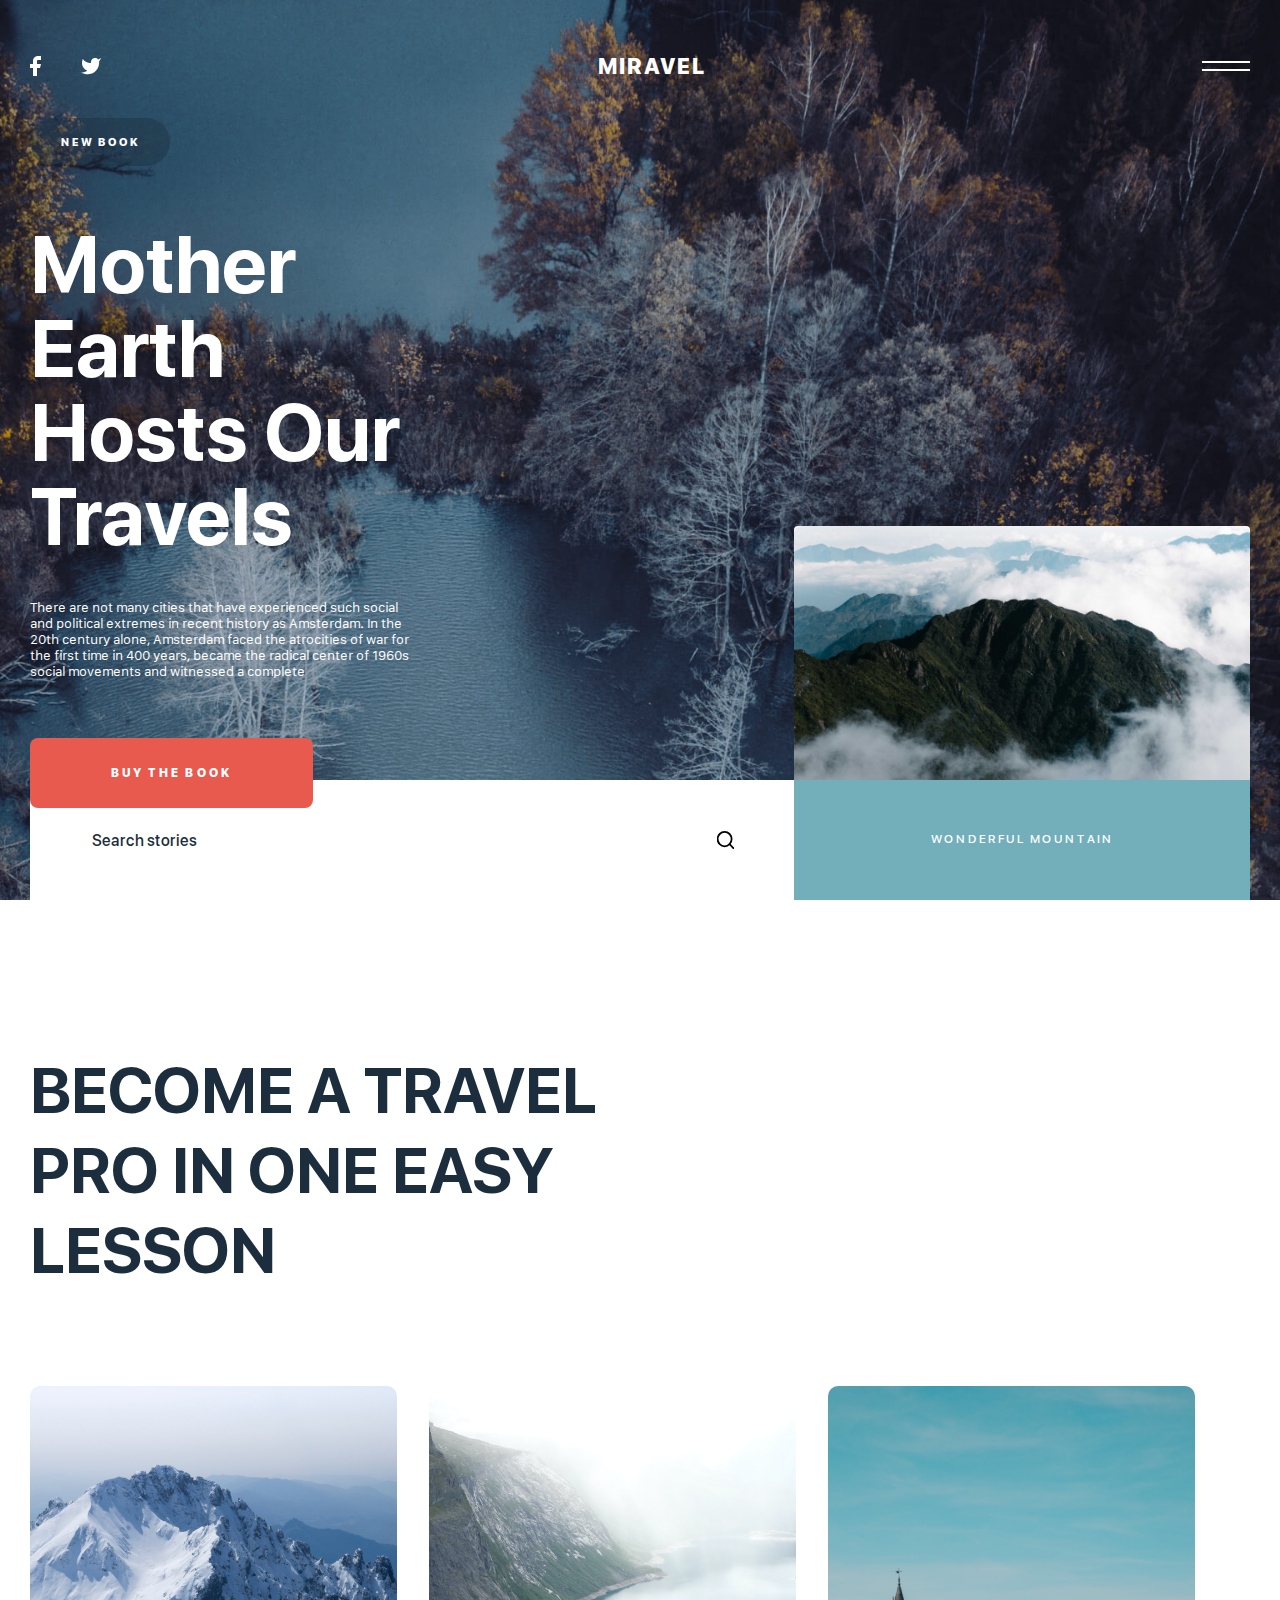
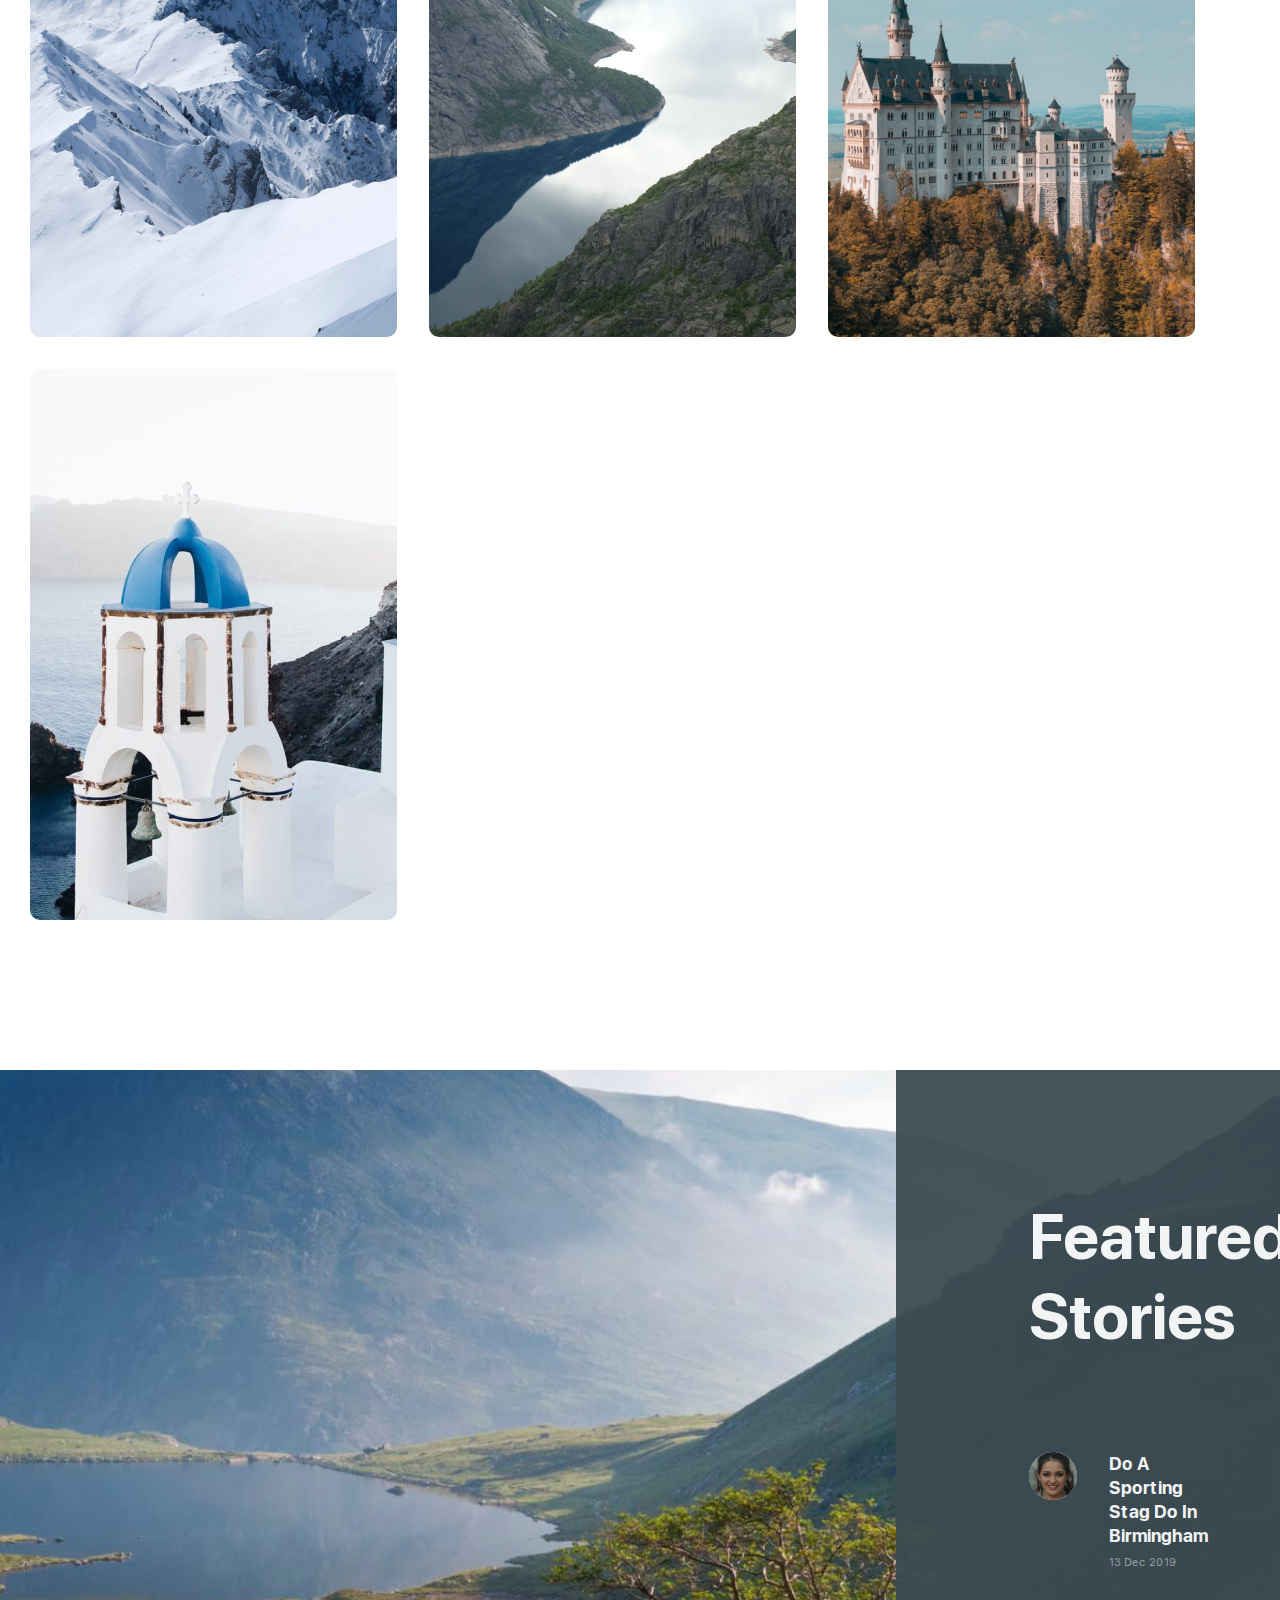
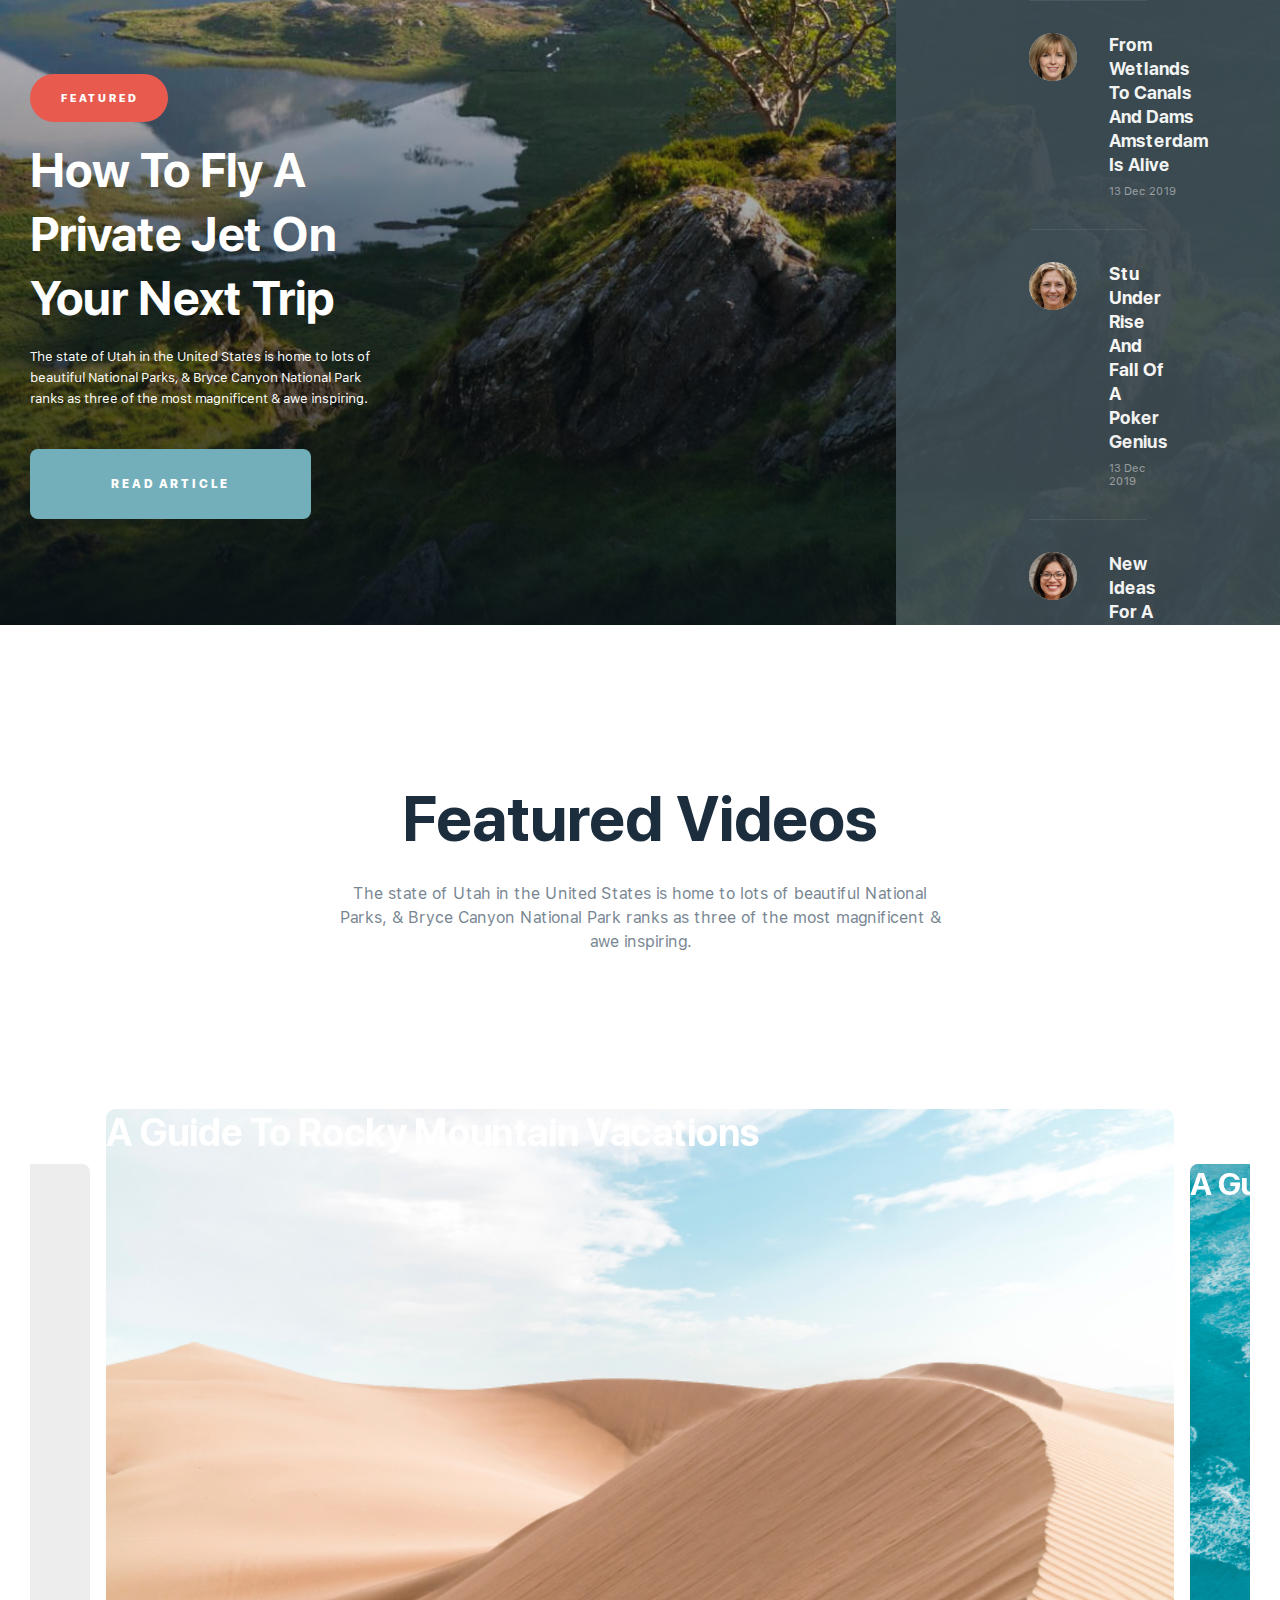
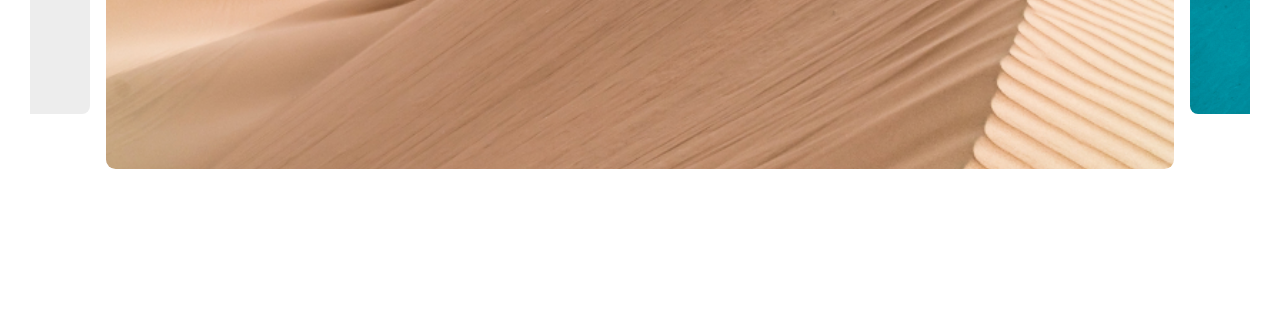
==== index.html @ 0236fd3b "Смена вложенности" ====
<!DOCTYPE html>
<html lang="en">
  <head>
    <meta charset="UTF-8" />
    <meta http-equiv="X-UA-Compatible" content="IE=edge" />
    <meta name="viewport" content="width=device-width, initial-scale=1.0" />
    <title>MiTravel</title>
    <link rel="stylesheet" href="scss/style.css" />
  </head>
  <body>
    <header class="header-section">
      <div class="header-section__container container">
        <div class="header-section__social social">
          <ul class="social">
            <li class="social__item">
              <a
                href="#"
                class="social__link social__link_fb"
                aria-label="to go FaceBook"
              ></a>
            </li>
            <li class="social__item">
              <a
                href="#"
                class="social__link social__link_tw"
                aria-label="to go Twitter"
              ></a>
            </li>
          </ul>
        </div>
        <a href="#" class="header__logo logo">Miravel</a>
        <button class="header_burger burger" aria-label="open menu">
          <span class="burger__line"></span>
          <span class="burger__line"></span>
        </button>
      </div>
    </header>
    <main class="main">
      <section class="section-first">
        <div class="section-first__container container">
          <a href="" class="section-first__upper-link upper-link">New Book</a>
          <h1 class="section-first__title">Mother Earth Hosts Our Travels</h1>
          <p class="section-first__subtitle">
            There are not many cities that have experienced such social and
            political extremes in recent history as Amsterdam. In the 20th
            century alone, Amsterdam faced the atrocities of war for the first
            time in 400 years, became the radical center of 1960s social
            movements and witnessed a complete
          </p>
          <button class="section-first__btn button">Buy the book</button>
          <div class="section-first__bottom">
            <form
              action="/"
              class="section-first__search search"
              aria-label="Search stories"
            >
              <input
                type="search"
                class="search__field"
                placeholder="Search stories"
              />
              <button class="search__btn"></button>
            </form>
            <div class="section-first__slider main-slider">
              <div class="main-slider__slide">
                <div class="main-slider__media">
                  <img src="/src/img/slider-1.jpg" alt="mountain" />
                </div>
                <div class="main-slider__text">wonderful mountain</div>
              </div>
              <div class="main-slider__slide"></div>
              <div class="main-slider__slide"></div>
            </div>
          </div>
        </div>
      </section>
      <section class="section-second">
        <div class="section-second__container container">
          <h2 class="section-second__title title title_up">
            Become A Travel Pro In One Easy Lesson
          </h2>
          <div class="section-second__cart-box">
            <div class="section-second__cart-item">
              <img
                class="section-second__img"
                src="/src/img/become-1.jpg"
                alt=""
              />
              <p class="section-second__text">Vacation Home Rental Success</p>
            </div>
            <div class="section-second__cart-item">
              <img
                class="section-second__img"
                src="/src/img/become-2.jpg"
                alt=""
              />
              <p class="section-second__text">Success Home Rental Vacation</p>
            </div>
            <div class="section-second__cart-item">
              <img
                class="section-second__img"
                src="/src/img/become-3.jpg"
                alt=""
              />
              <p class="section-second__text">Home Vacation Rental Success</p>
            </div>
            <div class="section-second__cart-item">
              <img
                class="section-second__img"
                src="/src/img/become-4.jpg"
                alt=""
              />
              <p class="section-second__text">Rental Home Vacation Success</p>
            </div>
          </div>
        </div>
      </section>
      <section class="section-third">
        <div class="section-third__container container">
          <div class="section-third__wrapper-left">
            <a
              href="#"
              class="section-third__upper-link upper-link upper-link_orange"
              >FEATURED</a
            >
            <h2 class="section-third__title">
              How To Fly A Private Jet On Your Next Trip
            </h2>
            <p class="section-third__subtitle">
              The state of Utah in the United States is home to lots of
              beautiful National Parks, & Bryce Canyon National Park ranks as
              three of the most magnificent & awe inspiring.
            </p>
            <button class="section-third__btn button button_blue">
              READ ARTICLE
            </button>
          </div>
          <div class="section-third__wrapper-right">
            <h2 class="section-third__title-2">Featured Stories</h2>
            <div class="section-third__box-workers worker">
              <div class="worker__item">
                <img src="/src/img/ava-1.jpg" alt="" class="worker__avatar" />
                <div class="worker__text">
                  <h3 class="worker__slogan">
                    Do A Sporting Stag Do In Birmingham
                  </h3>
                  <p class="worker__data">13 Dec 2019</p>
                </div>
              </div>
              <div class="worker__item">
                <img src="/src/img/ava-2.jpg" alt="" class="worker__avatar" />
                <div class="worker__text">
                  <h3 class="worker__slogan">
                    From Wetlands To Canals And Dams Amsterdam Is Alive
                  </h3>
                  <p class="worker__data">13 Dec 2019</p>
                </div>
              </div>
              <div class="worker__item">
                <img src="/src/img/ava-3.jpg" alt="" class="worker__avatar" />
                <div class="worker__text">
                  <h3 class="worker__slogan">
                    Stu Under Rise And Fall Of A Poker Genius
                  </h3>
                  <p class="worker__data">13 Dec 2019</p>
                </div>
              </div>
              <div class="worker__item">
                <img src="/src/img/ava-4.jpg" alt="" class="worker__avatar" />
                <div class="worker__text">
                  <h3 class="worker__slogan">
                    New Ideas For A Low Cost Vacation On Water
                  </h3>
                  <p class="worker__data">13 Dec 2019</p>
                </div>
              </div>
            </div>
          </div>
        </div>
      </section>
      <section class="section-fourth">
        <div class="section-fourth__container container">
          <h2 class="section-fourth__title title">Featured Videos</h2>
          <p class="section-fourth__subtitle subtitle">
            The state of Utah in the United States is home to lots of beautiful
            National Parks, & Bryce Canyon National Park ranks as three of the
            most magnificent & awe inspiring.
          </p>
          <div class="section-fourth__slider-container slide-container">
            <div class="swiper-wrapper">
              <div class="swiper-slide slide-1">
                <p class="slide__text">A Guide To Rocky Mountain Vacations</p>
              </div>
              <div class="swiper-slide slide-2">
                <p class="slide__text">A Guide To Rocky Mountain Vacations</p>
              </div>
              <div class="swiper-slide slide-3">
                <p class="slide__text">A Guide To Rocky Mountain Vacations</p>
              </div>
              <div class="swiper-slide slide-4">
                <p class="slide__text">A Guide To Rocky Mountain Vacations</p>
              </div>
            </div>
          </div>
        </div>
      </section>
    </main>
    <script src="/src/libs/swiper.min.js"></script>
    <script src="/src/js/main.js"></script>
  </body>
</html>
---- scss/style.css ----
@charset "UTF-8";
/*! normalize.css v8.0.1 | MIT License | github.com/necolas/normalize.css */
/* Document
   ========================================================================== */
/**
 * 1. Correct the line height in all browsers.
 * 2. Prevent adjustments of font size after orientation changes in iOS.
 */
@import url("/src/libs/swiper.min.css");
html {
  line-height: 1.15;
  /* 1 */
  -webkit-text-size-adjust: 100%;
  /* 2 */
}

/* Sections
   ========================================================================== */
/**
 * Remove the margin in all browsers.
 */
body {
  margin: 0;
}

/**
 * Render the `main` element consistently in IE.
 */
main {
  display: block;
}

/**
 * Correct the font size and margin on `h1` elements within `section` and
 * `article` contexts in Chrome, Firefox, and Safari.
 */
h1 {
  font-size: 2em;
  margin: 0.67em 0;
}

/* Grouping content
   ========================================================================== */
/**
 * 1. Add the correct box sizing in Firefox.
 * 2. Show the overflow in Edge and IE.
 */
hr {
  box-sizing: content-box;
  /* 1 */
  height: 0;
  /* 1 */
  overflow: visible;
  /* 2 */
}

/**
 * 1. Correct the inheritance and scaling of font size in all browsers.
 * 2. Correct the odd `em` font sizing in all browsers.
 */
pre {
  font-family: monospace, monospace;
  /* 1 */
  font-size: 1em;
  /* 2 */
}

/* Text-level semantics
   ========================================================================== */
/**
 * Remove the gray background on active links in IE 10.
 */
a {
  background-color: transparent;
}

/**
 * 1. Remove the bottom border in Chrome 57-
 * 2. Add the correct text decoration in Chrome, Edge, IE, Opera, and Safari.
 */
abbr[title] {
  border-bottom: none;
  /* 1 */
  text-decoration: underline;
  /* 2 */
  text-decoration: underline dotted;
  /* 2 */
}

/**
 * Add the correct font weight in Chrome, Edge, and Safari.
 */
b,
strong {
  font-weight: bolder;
}

/**
 * 1. Correct the inheritance and scaling of font size in all browsers.
 * 2. Correct the odd `em` font sizing in all browsers.
 */
code,
kbd,
samp {
  font-family: monospace, monospace;
  /* 1 */
  font-size: 1em;
  /* 2 */
}

/**
 * Add the correct font size in all browsers.
 */
small {
  font-size: 80%;
}

/**
 * Prevent `sub` and `sup` elements from affecting the line height in
 * all browsers.
 */
sub,
sup {
  font-size: 75%;
  line-height: 0;
  position: relative;
  vertical-align: baseline;
}

sub {
  bottom: -0.25em;
}

sup {
  top: -0.5em;
}

/* Embedded content
   ========================================================================== */
/**
 * Remove the border on images inside links in IE 10.
 */
img {
  border-style: none;
}

/* Forms
   ========================================================================== */
/**
 * 1. Change the font styles in all browsers.
 * 2. Remove the margin in Firefox and Safari.
 */
button,
input,
optgroup,
select,
textarea {
  font-family: inherit;
  /* 1 */
  font-size: 100%;
  /* 1 */
  line-height: 1.15;
  /* 1 */
  margin: 0;
  /* 2 */
}

/**
 * Show the overflow in IE.
 * 1. Show the overflow in Edge.
 */
button,
input {
  /* 1 */
  overflow: visible;
}

/**
 * Remove the inheritance of text transform in Edge, Firefox, and IE.
 * 1. Remove the inheritance of text transform in Firefox.
 */
button,
select {
  /* 1 */
  text-transform: none;
}

/**
 * Correct the inability to style clickable types in iOS and Safari.
 */
button,
[type=button],
[type=reset],
[type=submit] {
  -webkit-appearance: button;
}

/**
 * Remove the inner border and padding in Firefox.
 */
button::-moz-focus-inner,
[type=button]::-moz-focus-inner,
[type=reset]::-moz-focus-inner,
[type=submit]::-moz-focus-inner {
  border-style: none;
  padding: 0;
}

/**
 * Restore the focus styles unset by the previous rule.
 */
button:-moz-focusring,
[type=button]:-moz-focusring,
[type=reset]:-moz-focusring,
[type=submit]:-moz-focusring {
  outline: 1px dotted ButtonText;
}

/**
 * Correct the padding in Firefox.
 */
fieldset {
  padding: 0.35em 0.75em 0.625em;
}

/**
 * 1. Correct the text wrapping in Edge and IE.
 * 2. Correct the color inheritance from `fieldset` elements in IE.
 * 3. Remove the padding so developers are not caught out when they zero out
 *    `fieldset` elements in all browsers.
 */
legend {
  box-sizing: border-box;
  /* 1 */
  color: inherit;
  /* 2 */
  display: table;
  /* 1 */
  max-width: 100%;
  /* 1 */
  padding: 0;
  /* 3 */
  white-space: normal;
  /* 1 */
}

/**
 * Add the correct vertical alignment in Chrome, Firefox, and Opera.
 */
progress {
  vertical-align: baseline;
}

/**
 * Remove the default vertical scrollbar in IE 10+.
 */
textarea {
  overflow: auto;
}

/**
 * 1. Add the correct box sizing in IE 10.
 * 2. Remove the padding in IE 10.
 */
[type=checkbox],
[type=radio] {
  box-sizing: border-box;
  /* 1 */
  padding: 0;
  /* 2 */
}

/**
 * Correct the cursor style of increment and decrement buttons in Chrome.
 */
[type=number]::-webkit-inner-spin-button,
[type=number]::-webkit-outer-spin-button {
  height: auto;
}

/**
 * 1. Correct the odd appearance in Chrome and Safari.
 * 2. Correct the outline style in Safari.
 */
[type=search] {
  -webkit-appearance: textfield;
  /* 1 */
  outline-offset: -2px;
  /* 2 */
}

/**
 * Remove the inner padding in Chrome and Safari on macOS.
 */
[type=search]::-webkit-search-decoration {
  -webkit-appearance: none;
}

/**
 * 1. Correct the inability to style clickable types in iOS and Safari.
 * 2. Change font properties to `inherit` in Safari.
 */
::-webkit-file-upload-button {
  -webkit-appearance: button;
  /* 1 */
  font: inherit;
  /* 2 */
}

/* Interactive
   ========================================================================== */
/*
 * Add the correct display in Edge, IE 10+, and Firefox.
 */
details {
  display: block;
}

/*
 * Add the correct display in all browsers.
 */
summary {
  display: list-item;
}

/* Misc
   ========================================================================== */
/**
 * Add the correct display in IE 10+.
 */
template {
  display: none;
}

/**
 * Add the correct display in IE 10.
 */
[hidden] {
  display: none;
}

html {
  box-sizing: border-box;
}

*,
*::before,
*::after {
  box-sizing: inherit;
}

body {
  font-family: "SFProDisplay", sans-serif;
  margin: 0;
}

h1,
h2,
h3,
h4,
h5,
h6 {
  margin: 0;
  padding: 0;
}

p {
  margin: 0;
  padding: 0;
}

ul,
ol {
  margin: 0;
  padding: 0;
  list-style: none;
}

a {
  color: inherit;
  text-decoration: none;
}

img {
  max-width: 100%;
}

button {
  border: none;
  background-color: transparent;
  cursor: pointer;
  padding: 0;
}

/* Сброс */
@font-face {
  font-family: "Helvetica";
  src: url("../fonts/HelveticaNeue-Bold.woff2") format("woff2"), url("../fonts/HelveticaNeue-Bold.woff") format("woff");
  font-display: swap;
  font-weight: 700;
  font-style: normal;
}
@font-face {
  font-family: "Playfair";
  src: url("../fonts/PlayfairDisplay-Regular.woff2") format("woff2"), url("../fonts/PlayfairDisplay-Regular.woff") format("woff");
  font-display: swap;
  font-weight: 400;
  font-style: normal;
}
@font-face {
  font-family: "SFCompact";
  src: url("../fonts/SFCompactText-Light.woff2") format("woff2"), url("../fonts/SFCompactText-Light.woff") format("woff");
  font-display: swap;
  font-weight: 300;
  font-style: normal;
}
@font-face {
  font-family: "SFCompact";
  src: url("../fonts/SFCompactText-Regular.woff2") format("woff2"), url("../fonts/SFCompactText-Regular.woff") format("woff");
  font-display: swap;
  font-weight: 400;
  font-style: normal;
}
@font-face {
  font-family: "SFProDisplay";
  src: url("../fonts/SFProDisplay-Bold.woff2") format("woff2"), url("../fonts/SFProDisplay-Bold.woff") format("woff");
  font-display: swap;
  font-weight: 700;
  font-style: normal;
}
@font-face {
  font-family: "SFProDisplay";
  src: url("../fonts/SFProDisplay-Heavy.woff2") format("woff2"), url("../fonts/SFProDisplay-Heavy.woff") format("woff");
  font-display: swap;
  font-weight: 800;
  font-style: normal;
}
@font-face {
  font-family: "SFProDisplay";
  src: url("../fonts/SFProDisplay-Medium.woff2") format("woff2"), url("../fonts/SFProDisplay-Medium.woff") format("woff");
  font-display: swap;
  font-weight: 500;
  font-style: normal;
}
@font-face {
  font-family: "SFProText-Regular";
  src: url("../fonts/SFProText-Regular.woff2") format("woff2"), url("../fonts/SFProText-Regular.woff") format("woff");
  font-display: swap;
  font-weight: 400;
  font-style: normal;
}
/* Шрифты */
/* Переменные */
.container {
  max-width: 1626px;
  margin: 0 auto;
  padding: 0 30px;
}

.social {
  display: flex;
  align-items: center;
}
.social__item {
  margin-right: 40px;
}
.social__item:last-child {
  margin-right: 0;
}
.social__link {
  display: block;
  background-repeat: no-repeat;
  background-size: cover;
  background-position: center;
  transition: scale 0.3s ease-in-out;
}
.social__link:hover {
  transition: scale 0.3s ease-in-out;
  scale: 1.2;
}
.social__link_fb {
  background-image: url(/src/img/fb.svg);
  height: 20px;
  width: 11px;
}
.social__link_tw {
  background-image: url(/src/img/tw.svg);
  height: 17px;
  width: 20px;
}

.logo {
  font-weight: 800;
  font-size: 22px;
  line-height: 1;
  text-align: center;
  letter-spacing: 2px;
  color: #fff;
  text-transform: uppercase;
  transition: all 0.8s ease-in-out;
}
.logo:hover {
  transition: all 0.4s ease-in-out;
  color: #73afba;
  transform: scale(1.2);
}

.burger {
  width: 48px;
  height: 10px;
  position: relative;
}
.burger::before {
  content: "";
  width: 100%;
  height: 2px;
  position: absolute;
  bottom: 0;
  left: 0;
  right: 0;
  top: 50%;
  transform: translateY(-50%);
  background-color: #fff;
  opacity: 0;
  transition: opacity 0.2s ease-in-out;
}
.burger:hover::before {
  opacity: 1;
  transition: opacity 0.2s ease-in-out;
}
.burger__line {
  width: 100%;
  height: 2px;
  background-color: #fff;
  position: absolute;
  top: 0;
  right: 0;
  transition: transform 0.2s ease-in-out;
}
.burger__line:last-child {
  top: auto;
  bottom: 0;
}
.burger:hover .burger__line {
  transition: transform 0.2s ease-in-out;
  transform: translateY(-4px);
}
.burger:hover .burger__line:last-child {
  transition: transform 0.2s ease-in-out;
  transform: translateY(4px);
}

.search {
  display: flex;
  align-items: center;
  padding: 0 60px;
  background-color: #fff;
  border-top-left-radius: 4px;
  width: 68%;
  height: 120px;
}
.search__field {
  width: 100%;
  height: 100%;
  border: none;
  outline: none;
}
.search__field::placeholder {
  font-family: "SFProDisplay";
  font-size: 16px;
  color: #1c2e3d;
}
.search__btn {
  background-image: url(/src/img/search.svg);
  background-position: center;
  background-repeat: no-repeat;
  background-size: cover;
  width: 18px;
  height: 18px;
}

.main-slider__media img {
  display: block;
  border-top-right-radius: 4px;
  border-top-left-radius: 4px;
}
.main-slider__text {
  display: flex;
  justify-content: center;
  align-items: center;
  font-size: 12px;
  letter-spacing: 2.18182px;
  text-transform: uppercase;
  color: #fff;
  width: 100%;
  background-color: #73afba;
  height: 120px;
}

.title {
  font-size: 64px;
  line-height: 80px;
  font-weight: 700;
  color: #1c2e3d;
  text-align: center;
}
.title_up {
  text-transform: uppercase;
  width: 51%;
  text-align: start;
}

.subtitle {
  font-family: "SFProText-Regular";
  font-size: 16px;
  line-height: 24px;
  text-align: center;
  color: #788692;
}

.button {
  font-size: 12px;
  line-height: 14px;
  letter-spacing: 2.18182px;
  font-weight: 800;
  color: #fff;
  text-transform: uppercase;
  background: #e8594e;
  border-radius: 8px;
  padding: 2.35em 6.75em;
  position: relative;
  z-index: 1;
  transition: transform 0.2s ease-in-out;
}
.button:hover {
  transition: transform 0.2s ease-in-out;
  transform: scale(1.1);
}
.button_blue {
  background: #73afba;
}

.upper-link {
  display: inline-block;
  padding: 17.5px 30.5px;
  background: rgba(28, 46, 61, 0.4);
  border-radius: 100px;
  font-size: 11px;
  line-height: 13px;
  letter-spacing: 2px;
  font-weight: 800;
  color: #fff;
  text-transform: uppercase;
}
.upper-link_orange {
  background: #e8594e;
}

.swiper-slide {
  background-color: rgba(160, 160, 160, 0.19);
  border-radius: 8px;
  width: 890px;
  min-height: 550px;
  transition: scale 0.2s ease-in-out;
}
.swiper-slide-active {
  scale: 1.2;
  transition: scale 0.2s ease-in-out;
}

.slide-container {
  position: relative;
  width: 100%;
  overflow: hidden;
  padding: 55px 0 55px 0;
}
.slide-1 {
  background-image: url(/src/img/videos-slider-1.jpg);
  background-position: center;
  background-repeat: no-repeat;
  background-size: cover;
}
.slide-2 {
  background-image: url(/src/img/videos-slider-2.jpg);
  background-position: center;
  background-repeat: no-repeat;
  background-size: cover;
}
.slide-3 {
  background-image: url(/src/img/videos-slider-3.jpg);
  background-position: center;
  background-repeat: no-repeat;
  background-size: cover;
}
.slide__text {
  font-family: "SFProDisplay";
  font-size: 32px;
  line-height: 40px;
  color: #fff;
  font-weight: 700;
}

/* переиспользуемые компоненты */
/* Компоненты */
.header-section {
  position: absolute;
  top: 0px;
  left: 0px;
  z-index: 10;
  width: 100%;
}
.header-section__container {
  display: flex;
  justify-content: space-between;
  align-items: center;
  padding: 55px 30px;
}

.section-first {
  height: 100vh;
  min-height: 680px;
  background-image: url(/src/img/first-bg.jpg);
  background-position: center;
  background-repeat: no-repeat;
  background-size: cover;
  background-color: rgb(13, 40, 61);
}
.section-first__container {
  position: relative;
  height: 100%;
  padding-top: 236px;
  padding-bottom: 276px;
}
.section-first__upper-link {
  margin-bottom: 57px;
  transition: all 0.2s ease-in-out;
}
.section-first__upper-link:hover {
  scale: 1.1;
  transition: all 0.2s ease-in-out;
  background: rgba(28, 46, 61, 0.8);
}
.section-first__title {
  font-size: 80px;
  line-height: 84px;
  color: #fff;
  font-weight: 700;
  max-width: 35%;
  margin-bottom: 40px;
}
.section-first__subtitle {
  font-size: 14px;
  line-height: 16px;
  color: #fff;
  max-width: 32%;
  font-family: "SFCompact";
  font-weight: 400;
  margin-bottom: 59px;
}
.section-first__bottom {
  position: absolute;
  left: 50%;
  transform: translateX(-50%);
  bottom: 0;
  width: calc(100% - 60px);
  display: flex;
  align-items: flex-end;
}

@media (max-height: 1079px) {
  .section-first__container {
    padding-top: 118px;
    padding-bottom: 138px;
  }
}
@media (max-height: 889px) {
  .section-first__container {
    padding-top: 110px;
    padding-bottom: 124px;
  }
  .section-first__upper-link {
    margin-bottom: 30px;
  }
  .section-first__title {
    font-size: 65px;
    line-height: 66px;
    margin-bottom: 30px;
  }
  .section-first__subtitle {
    font-size: 12px;
    line-height: 14px;
    margin-bottom: 30px;
  }
  .search {
    height: 100px;
  }
  .search__field::placeholder {
    font-size: 14px;
  }
  .main-slider__text {
    height: 100px;
  }
  .button {
    font-size: 10px;
    padding: 26px 58px;
  }
}
@media (max-height: 779px) {
  .section-first__container {
    padding-top: 110px;
    padding-bottom: 124px;
  }
  .section-first__upper-link {
    margin-bottom: 30px;
  }
  .section-first__title {
    font-size: 54px;
    line-height: 58px;
    margin-bottom: 30px;
  }
  .section-first__subtitle {
    font-size: 12px;
    line-height: 14px;
    margin-bottom: 30px;
  }
  .search {
    height: 80px;
  }
  .search__field::placeholder {
    font-size: 14px;
  }
  .main-slider__text {
    height: 80px;
  }
  .button {
    font-size: 10px;
    padding: 22px 52px;
  }
}
.section-second {
  background-color: #fff;
  padding: 150px 0;
}
.section-second__title {
  margin-bottom: 96px;
}
.section-second__cart-box {
  display: flex;
  flex-wrap: wrap;
  gap: 32px;
}
.section-second__cart-item {
  overflow: hidden;
  position: relative;
  border-radius: 10px;
  font-size: 0;
}
.section-second__cart-item::before {
  content: "";
  position: absolute;
  bottom: 0;
  left: 0;
  right: 0;
  top: 0;
  background-color: #73afba;
  opacity: 0;
  transition: all 0.3s ease-in-out;
}
.section-second__cart-item:hover::before {
  opacity: 0.9;
  transition: all 0.3s ease-in-out;
}
.section-second__cart-item:hover .section-second__text {
  transform: translateY(0px);
  opacity: 1;
  transition: all 0.3s ease-in-out;
}
.section-second__text {
  display: flex;
  position: absolute;
  bottom: 0;
  left: 0;
  font-size: 24px;
  line-height: 31px;
  font-weight: 700;
  color: #fff;
  padding: 0 78px 61px 53px;
  transform: translateY(200px);
  opacity: 0;
  transition: all 0.3s ease-in-out;
}

.section-third {
  min-height: 1080px;
  min-height: 680px;
  background-image: url(/src/img/featured.jpg);
  background-position: center;
  background-repeat: no-repeat;
  background-size: cover;
  position: relative;
}
.section-third::after {
  content: "";
  position: absolute;
  bottom: 0;
  left: 0;
  width: 70%;
  height: 60%;
  background: linear-gradient(180deg, rgba(28, 46, 59, 0.0001) 0%, #091117 100%);
  opacity: 0.94;
}
@media (min-width: 1921px) {
  .section-third::after {
    width: 70%;
  }
}
.section-third__upper-link {
  margin-bottom: 16px;
  transition: all 0.2s ease-in-out;
}
.section-third__upper-link:hover {
  scale: 1.1;
  transition: all 0.2s ease-in-out;
}
.section-third__title {
  font-family: "SFProDisplay";
  font-weight: 700;
  font-size: 48px;
  line-height: 64px;
  color: #fff;
  margin-bottom: 16px;
}
.section-third__subtitle {
  font-family: "SFCompact";
  font-size: 14px;
  line-height: 21px;
  color: #fff;
  margin-bottom: 40px;
}
.section-third__btn {
  margin-bottom: 106px;
}
.section-third__wrapper-left {
  max-width: 30%;
  padding-top: 604px;
  position: relative;
  z-index: 1;
}
.section-third__wrapper-right {
  position: absolute;
  top: 0;
  right: 0;
  width: 30%;
  height: 100%;
  background: #3c4a51;
  opacity: 0.94;
  padding: 126px 133px;
}
.section-third__title-2 {
  font-size: 64px;
  line-height: 80px;
  color: #fff;
  margin-bottom: 96px;
}

.worker {
  display: flex;
  flex-direction: column;
  gap: 32px;
}
.worker__item {
  display: flex;
  gap: 32px;
  position: relative;
}
.worker__item:not(:last-child)::before {
  content: "";
  position: absolute;
  bottom: 0;
  right: 0;
  left: 0;
  width: 100%;
  height: 1px;
  background: #e3e3e3;
  opacity: 0.1;
}
.worker__avatar {
  border-radius: 100px;
  width: 48px;
  height: 48px;
}
.worker__slogan {
  font-family: "SFProDisplay";
  font-size: 18px;
  line-height: 24px;
  color: #fff;
  margin-bottom: 8px;
}
.worker__data {
  font-family: "SFProText-Regular";
  font-weight: 400;
  font-size: 11px;
  line-height: 13px;
  color: rgba(255, 255, 255, 0.502293);
  margin-bottom: 32px;
}

.section-fourth {
  padding-top: 153px;
}
.section-fourth__title {
  margin-bottom: 24px;
}
.section-fourth__subtitle {
  margin-bottom: 155px;
  padding: 0 25%;
}
.section-fourth__slider-container {
  margin-bottom: 145px;
}

/* Медия запросы */
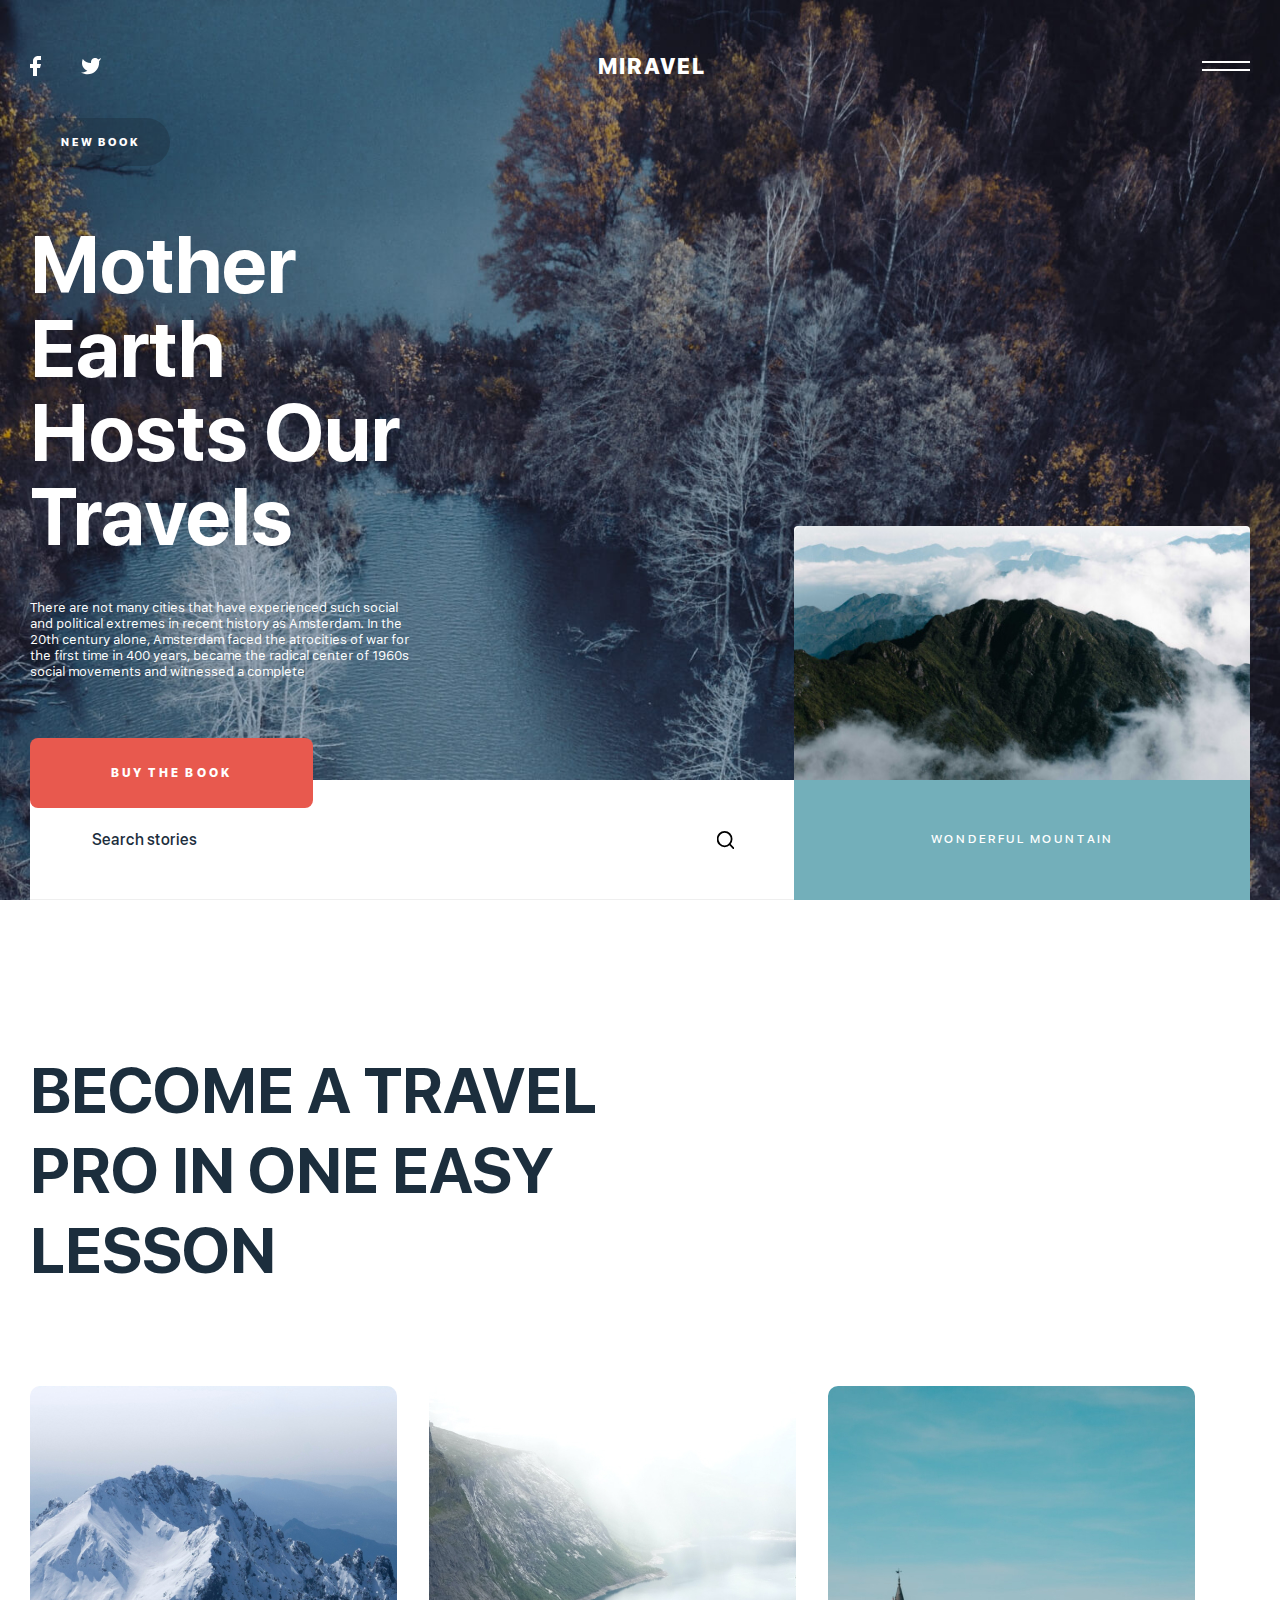
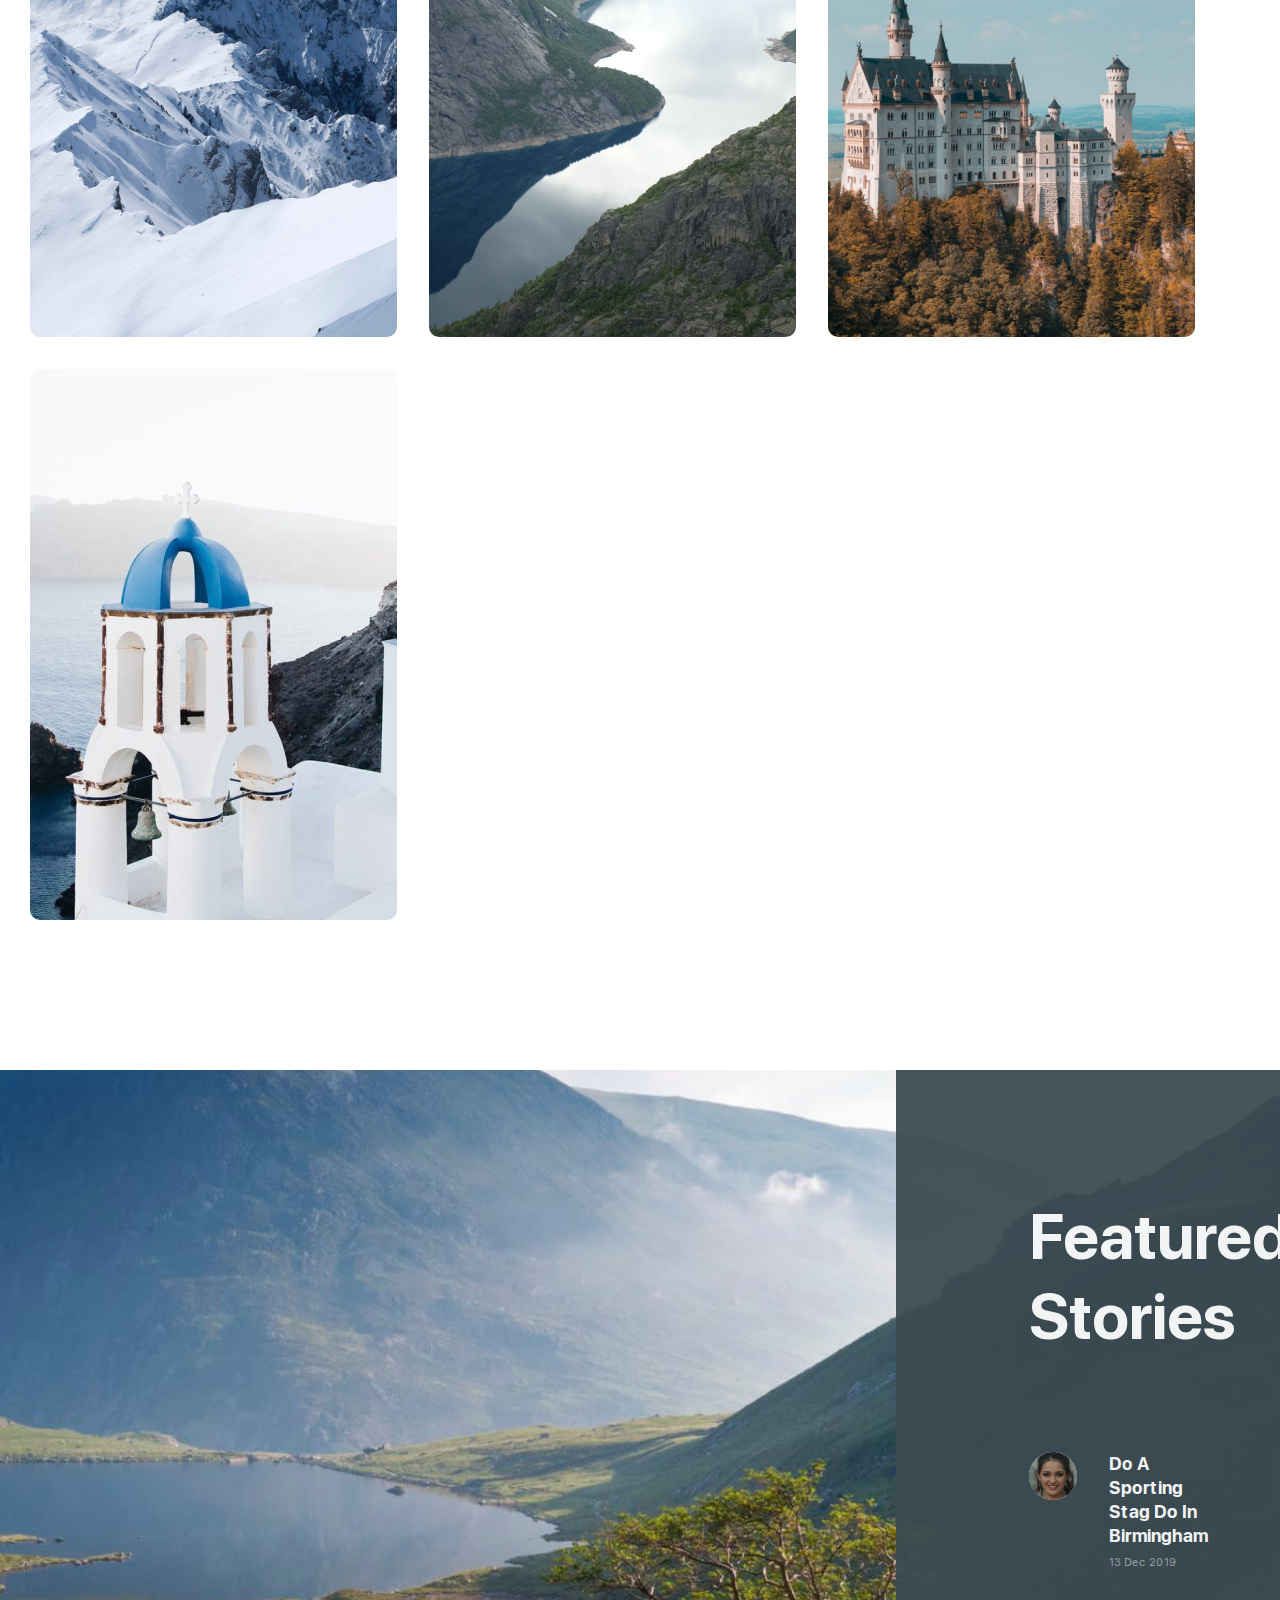
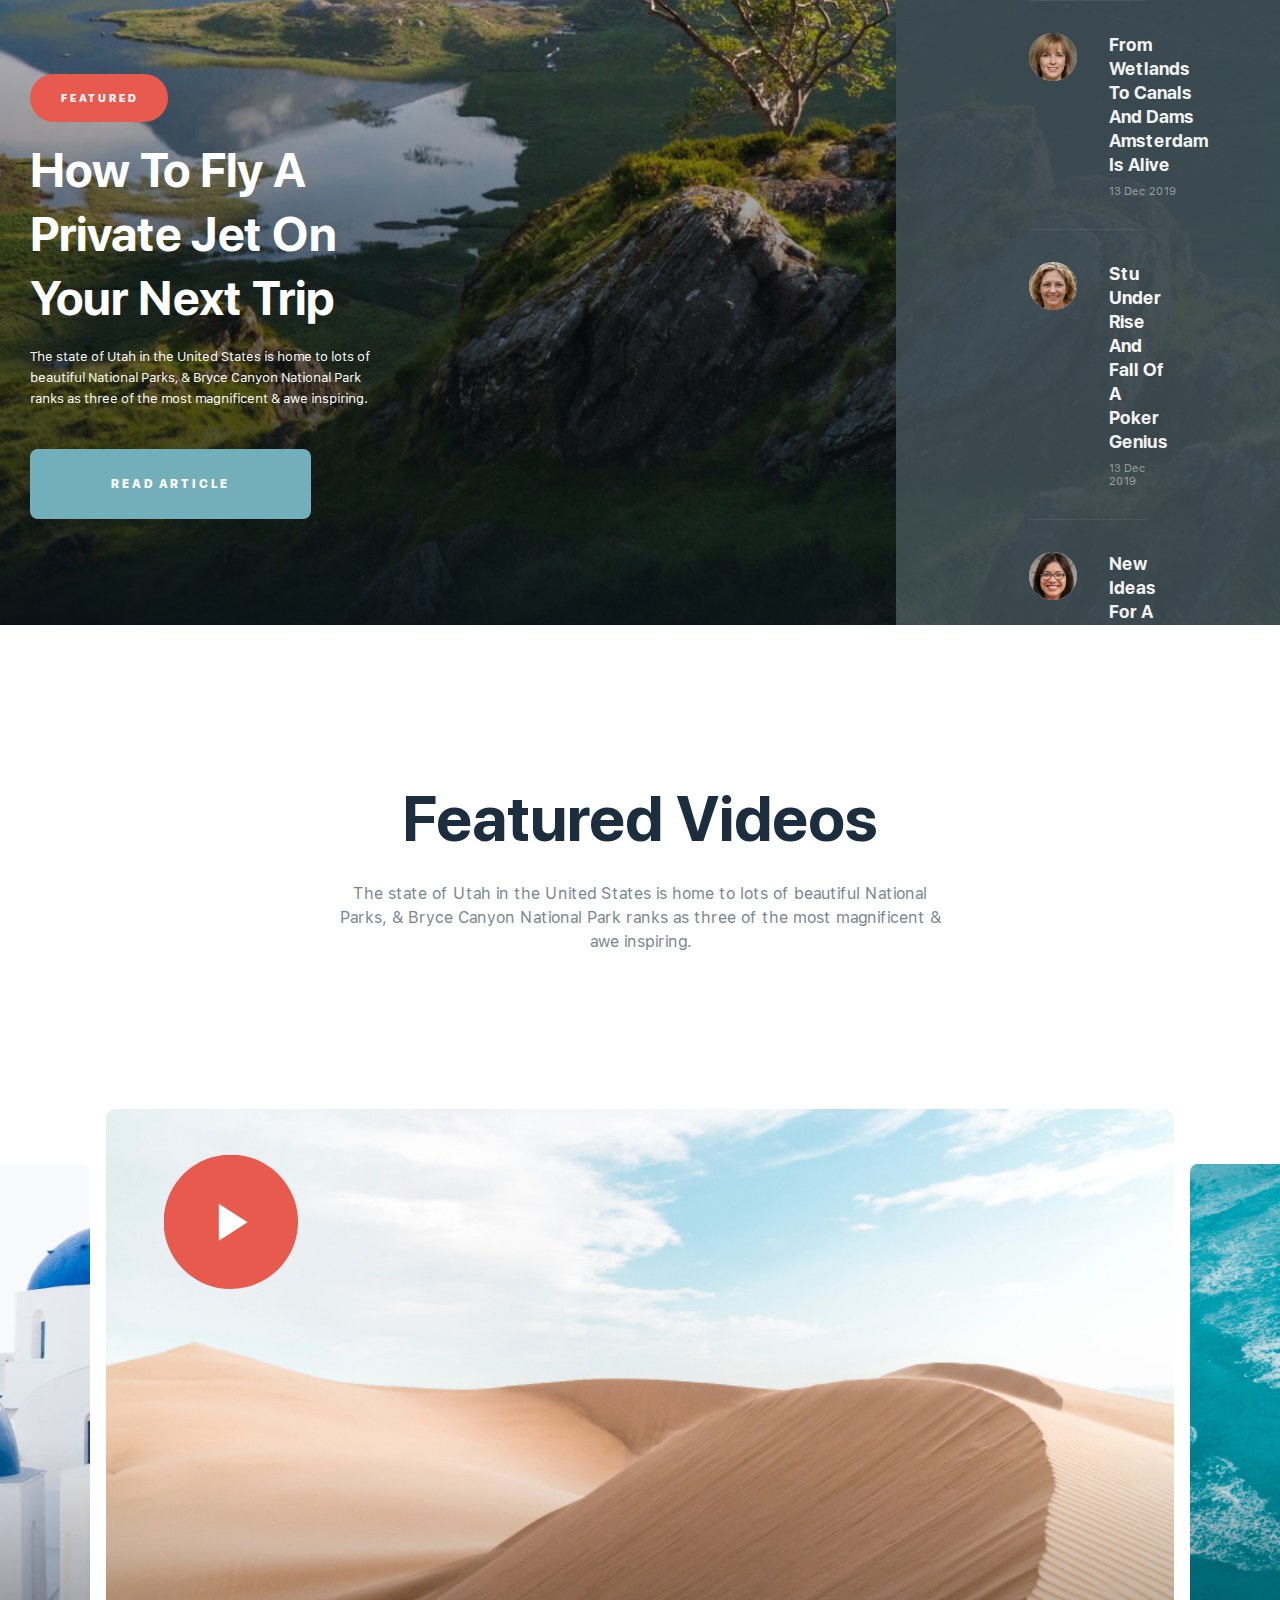
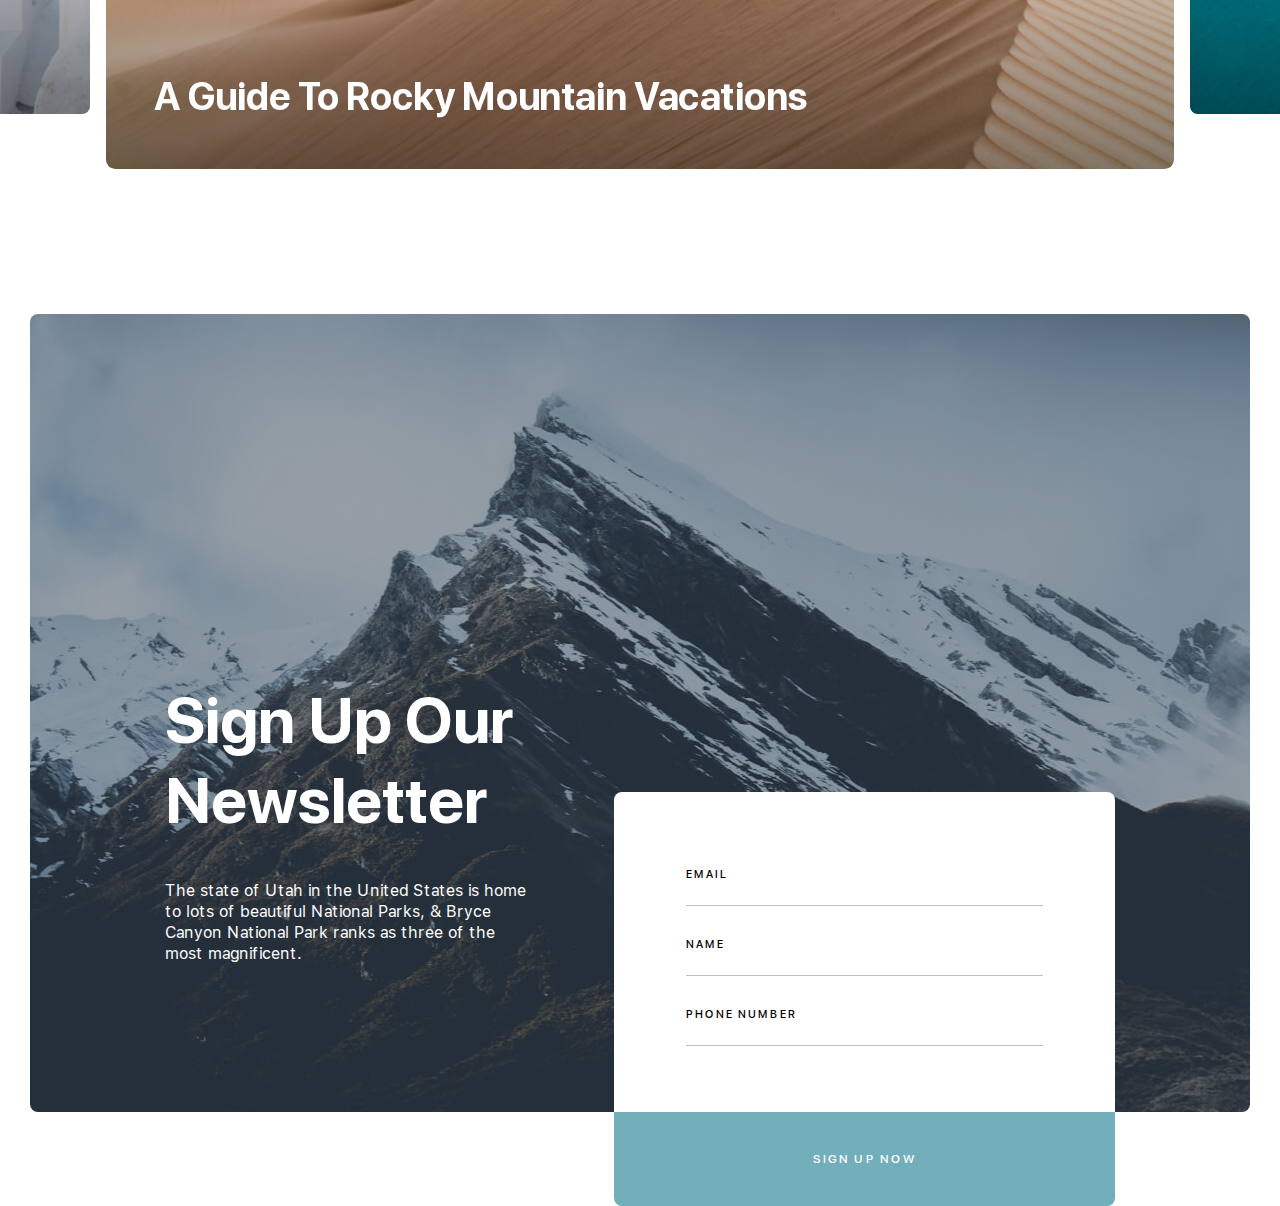
==== commit 0b66828f: "Создание 5 секции и исправление пути файлов" ====
--- a/index.html
+++ b/index.html
@@ -64,7 +64,7 @@
             <div class="section-first__slider main-slider">
               <div class="main-slider__slide">
                 <div class="main-slider__media">
-                  <img src="/src/img/slider-1.jpg" alt="mountain" />
+                  <img src="./img/slider-1.jpg" alt="mountain" />
                 </div>
                 <div class="main-slider__text">wonderful mountain</div>
               </div>
@@ -83,7 +83,7 @@
             <div class="section-second__cart-item">
               <img
                 class="section-second__img"
-                src="/src/img/become-1.jpg"
+                src="./img/become-1.jpg"
                 alt=""
               />
               <p class="section-second__text">Vacation Home Rental Success</p>
@@ -91,7 +91,7 @@
             <div class="section-second__cart-item">
               <img
                 class="section-second__img"
-                src="/src/img/become-2.jpg"
+                src="./img/become-2.jpg"
                 alt=""
               />
               <p class="section-second__text">Success Home Rental Vacation</p>
@@ -99,7 +99,7 @@
             <div class="section-second__cart-item">
               <img
                 class="section-second__img"
-                src="/src/img/become-3.jpg"
+                src="./img/become-3.jpg"
                 alt=""
               />
               <p class="section-second__text">Home Vacation Rental Success</p>
@@ -107,7 +107,7 @@
             <div class="section-second__cart-item">
               <img
                 class="section-second__img"
-                src="/src/img/become-4.jpg"
+                src="./img/become-4.jpg"
                 alt=""
               />
               <p class="section-second__text">Rental Home Vacation Success</p>
@@ -139,7 +139,7 @@
             <h2 class="section-third__title-2">Featured Stories</h2>
             <div class="section-third__box-workers worker">
               <div class="worker__item">
-                <img src="/src/img/ava-1.jpg" alt="" class="worker__avatar" />
+                <img src="./img/ava-1.jpg" alt="" class="worker__avatar" />
                 <div class="worker__text">
                   <h3 class="worker__slogan">
                     Do A Sporting Stag Do In Birmingham
@@ -148,7 +148,7 @@
                 </div>
               </div>
               <div class="worker__item">
-                <img src="/src/img/ava-2.jpg" alt="" class="worker__avatar" />
+                <img src="./img/ava-2.jpg" alt="" class="worker__avatar" />
                 <div class="worker__text">
                   <h3 class="worker__slogan">
                     From Wetlands To Canals And Dams Amsterdam Is Alive
@@ -157,7 +157,7 @@
                 </div>
               </div>
               <div class="worker__item">
-                <img src="/src/img/ava-3.jpg" alt="" class="worker__avatar" />
+                <img src="./img/ava-3.jpg" alt="" class="worker__avatar" />
                 <div class="worker__text">
                   <h3 class="worker__slogan">
                     Stu Under Rise And Fall Of A Poker Genius
@@ -166,7 +166,7 @@
                 </div>
               </div>
               <div class="worker__item">
-                <img src="/src/img/ava-4.jpg" alt="" class="worker__avatar" />
+                <img src="./img/ava-4.jpg" alt="" class="worker__avatar" />
                 <div class="worker__text">
                   <h3 class="worker__slogan">
                     New Ideas For A Low Cost Vacation On Water
@@ -186,26 +186,59 @@
             National Parks, & Bryce Canyon National Park ranks as three of the
             most magnificent & awe inspiring.
           </p>
-          <div class="section-fourth__slider-container slide-container">
-            <div class="swiper-wrapper">
-              <div class="swiper-slide slide-1">
-                <p class="slide__text">A Guide To Rocky Mountain Vacations</p>
-              </div>
-              <div class="swiper-slide slide-2">
-                <p class="slide__text">A Guide To Rocky Mountain Vacations</p>
-              </div>
-              <div class="swiper-slide slide-3">
-                <p class="slide__text">A Guide To Rocky Mountain Vacations</p>
-              </div>
-              <div class="swiper-slide slide-4">
-                <p class="slide__text">A Guide To Rocky Mountain Vacations</p>
-              </div>
-            </div>
-          </div>
+        </div>
+        <div class="section-fourth__slider-container slide-container">
+          <div class="swiper-wrapper">
+            <div class="swiper-slide slide-1">
+              <button class="swiper-slide__play"></button>
+              <p class="slide__text">A Guide To Rocky Mountain Vacations</p>
+            </div>
+            <div class="swiper-slide slide-2">
+              <button class="swiper-slide__play"></button>
+              <p class="slide__text">A Guide To Rocky Mountain Vacations</p>
+            </div>
+            <div class="swiper-slide slide-3">
+              <button class="swiper-slide__play"></button>
+              <p class="slide__text">A Guide To Rocky Mountain Vacations</p>
+            </div>
+          </div>
+        </div>
+      </section>
+      <section class="section-five">
+        <div class="section-five__container container">
+          <div class="section-five__box-text">
+            <h2 class="section-five__title">Sign Up Our Newsletter</h2>
+            <p class="section-five__text">
+              The state of Utah in the United States is home to lots of
+              beautiful National Parks, & Bryce Canyon National Park ranks as
+              three of the most magnificent.
+            </p>
+          </div>
+          <form
+            action=""
+            class="section-five__form form-sign"
+            autocomplete="on"
+          >
+            <div class="form-sign__fields">
+              <label>
+                Email
+                <input type="email" name="Email" required />
+              </label>
+              <label>
+                Name
+                <input type="text" name="Name" required />
+              </label>
+              <label>
+                Phone NUMBER
+                <input type="tel" name="Phone" required />
+              </label>
+            </div>
+            <button type="submit" class="form-sign__btn">SIGN UP NOW</button>
+          </form>
         </div>
       </section>
     </main>
-    <script src="/src/libs/swiper.min.js"></script>
-    <script src="/src/js/main.js"></script>
+    <script src="./libs/swiper.min.js"></script>
+    <script src="./js/main.js"></script>
   </body>
 </html>
--- a/scss/style.css
+++ b/scss/style.css
@@ -6,7 +6,7 @@
  * 1. Correct the line height in all browsers.
  * 2. Prevent adjustments of font size after orientation changes in iOS.
  */
-@import url("/src/libs/swiper.min.css");
+@import url("../libs/swiper.min.css");
 html {
   line-height: 1.15;
   /* 1 */
@@ -479,12 +479,12 @@
   scale: 1.2;
 }
 .social__link_fb {
-  background-image: url(/src/img/fb.svg);
+  background-image: url(../img/fb.svg);
   height: 20px;
   width: 11px;
 }
 .social__link_tw {
-  background-image: url(/src/img/tw.svg);
+  background-image: url(../img/tw.svg);
   height: 17px;
   width: 20px;
 }
@@ -558,6 +558,7 @@
   border-top-left-radius: 4px;
   width: 68%;
   height: 120px;
+  border-bottom: 1px solid rgba(223, 223, 223, 0.5);
 }
 .search__field {
   width: 100%;
@@ -571,7 +572,7 @@
   color: #1c2e3d;
 }
 .search__btn {
-  background-image: url(/src/img/search.svg);
+  background-image: url(../img/search.svg);
   background-position: center;
   background-repeat: no-repeat;
   background-size: cover;
@@ -657,15 +658,51 @@
 }
 
 .swiper-slide {
-  background-color: rgba(160, 160, 160, 0.19);
   border-radius: 8px;
   width: 890px;
   min-height: 550px;
   transition: scale 0.2s ease-in-out;
+  display: flex;
+  align-items: flex-end;
+  overflow: hidden;
+}
+.swiper-slide::before {
+  content: "";
+  position: absolute;
+  bottom: 0;
+  top: 0;
+  right: 0;
+  left: 0;
+  background: linear-gradient(180deg, rgba(0, 0, 0, 0.0001) 50%, rgba(0, 0, 0, 0.461617) 100%);
 }
 .swiper-slide-active {
   scale: 1.2;
   transition: scale 0.2s ease-in-out;
+}
+.swiper-slide-active .slide__text {
+  opacity: 1;
+  transform: translateY(0px);
+  transition: all 0.3s ease-in-out;
+}
+.swiper-slide-active .swiper-slide__play {
+  opacity: 1;
+  scale: 1;
+  transition: all 0.3s ease-in-out;
+  transition-delay: 0.2s;
+}
+.swiper-slide__play {
+  background-image: url(../img/video-play.svg);
+  background-position: center;
+  background-repeat: no-repeat;
+  background-size: cover;
+  height: 112px;
+  width: 112px;
+  position: absolute;
+  top: 38px;
+  left: 48px;
+  opacity: 0;
+  scale: 0;
+  transition: all 0.3s ease-in-out;
 }
 
 .slide-container {
@@ -675,19 +712,19 @@
   padding: 55px 0 55px 0;
 }
 .slide-1 {
-  background-image: url(/src/img/videos-slider-1.jpg);
+  background-image: url(../img/videos-slider-1.jpg);
   background-position: center;
   background-repeat: no-repeat;
   background-size: cover;
 }
 .slide-2 {
-  background-image: url(/src/img/videos-slider-2.jpg);
+  background-image: url(../img/videos-slider-2.jpg);
   background-position: center;
   background-repeat: no-repeat;
   background-size: cover;
 }
 .slide-3 {
-  background-image: url(/src/img/videos-slider-3.jpg);
+  background-image: url(../img/videos-slider-3.jpg);
   background-position: center;
   background-repeat: no-repeat;
   background-size: cover;
@@ -698,6 +735,53 @@
   line-height: 40px;
   color: #fff;
   font-weight: 700;
+  padding: 0 0 40px 40px;
+  opacity: 0;
+  transform: translateY(200px);
+  transition: all 0.3s ease-in-out;
+}
+
+.form-sign {
+  display: flex;
+  flex-direction: column;
+  border-radius: 8px;
+  background-color: #fff;
+  overflow: hidden;
+  width: 501px;
+  flex-shrink: 0;
+  transform: translateY(93.99px);
+}
+.form-sign__fields {
+  padding: 76px 72px 66px;
+}
+.form-sign__fields > label {
+  display: flex;
+  flex-direction: column;
+  font-family: "SFProDisplay";
+  font-weight: 500;
+  text-transform: uppercase;
+  font-size: 11px;
+  line-height: 13px;
+  letter-spacing: 2px;
+}
+.form-sign__fields > label:not(:last-child) {
+  margin-bottom: 32px;
+}
+.form-sign__fields > label > input {
+  font-size: 20px;
+  line-height: 22px;
+  outline: none;
+  border: none;
+  border-bottom: 1px solid rgba(28, 46, 61, 0.3);
+}
+.form-sign__btn {
+  font-family: "SFProDisplay";
+  font-size: 12px;
+  line-height: 14px;
+  letter-spacing: 2.18182px;
+  color: #fff;
+  padding: 40px 72px;
+  background-color: #73afba;
 }
 
 /* переиспользуемые компоненты */
@@ -719,7 +803,7 @@
 .section-first {
   height: 100vh;
   min-height: 680px;
-  background-image: url(/src/img/first-bg.jpg);
+  background-image: url(../../img/first-bg.jpg);
   background-position: center;
   background-repeat: no-repeat;
   background-size: cover;
@@ -891,9 +975,8 @@
 }
 
 .section-third {
-  min-height: 1080px;
   min-height: 680px;
-  background-image: url(/src/img/featured.jpg);
+  background-image: url(../../img/featured.jpg);
   background-position: center;
   background-repeat: no-repeat;
   background-size: cover;
@@ -1019,4 +1102,40 @@
   margin-bottom: 145px;
 }
 
+.section-five {
+  min-height: 680px;
+  height: 798px;
+  padding: 0 30px;
+}
+.section-five__container {
+  background-image: url(../../img/newsletter-cover.jpg);
+  background-position: center;
+  background-repeat: no-repeat;
+  background-size: cover;
+  background-color: #1c2e3d;
+  border-radius: 8px;
+  display: flex;
+  justify-content: space-between;
+  align-items: flex-end;
+  height: 100%;
+  padding: 0 135px;
+}
+.section-five__box-text {
+  max-width: 368px;
+  margin-bottom: 148px;
+}
+.section-five__title {
+  font-size: 64px;
+  line-height: 80px;
+  color: #fff;
+  margin-bottom: 40px;
+}
+.section-five__text {
+  font-family: "SFProText-Regular";
+  font-size: 16px;
+  line-height: 21px;
+  color: #fff;
+  font-weight: 400;
+}
+
 /* Медия запросы */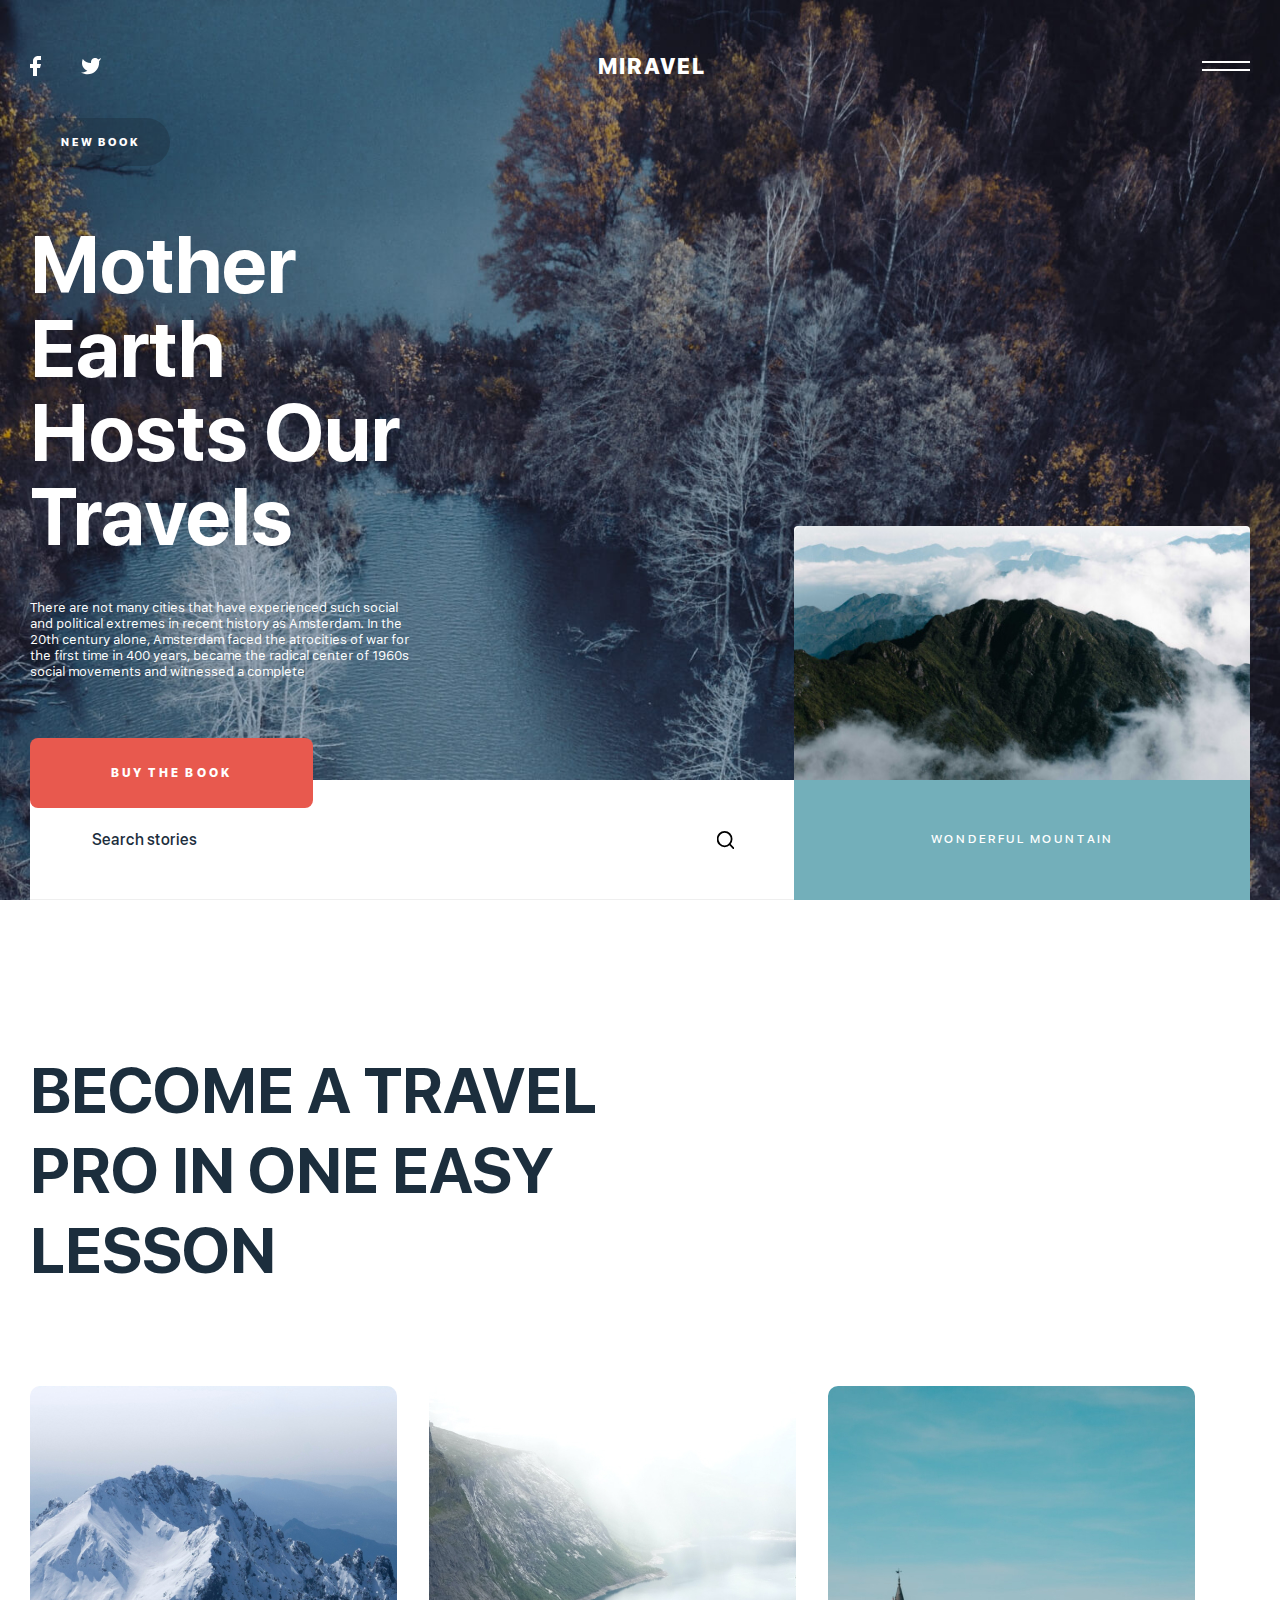
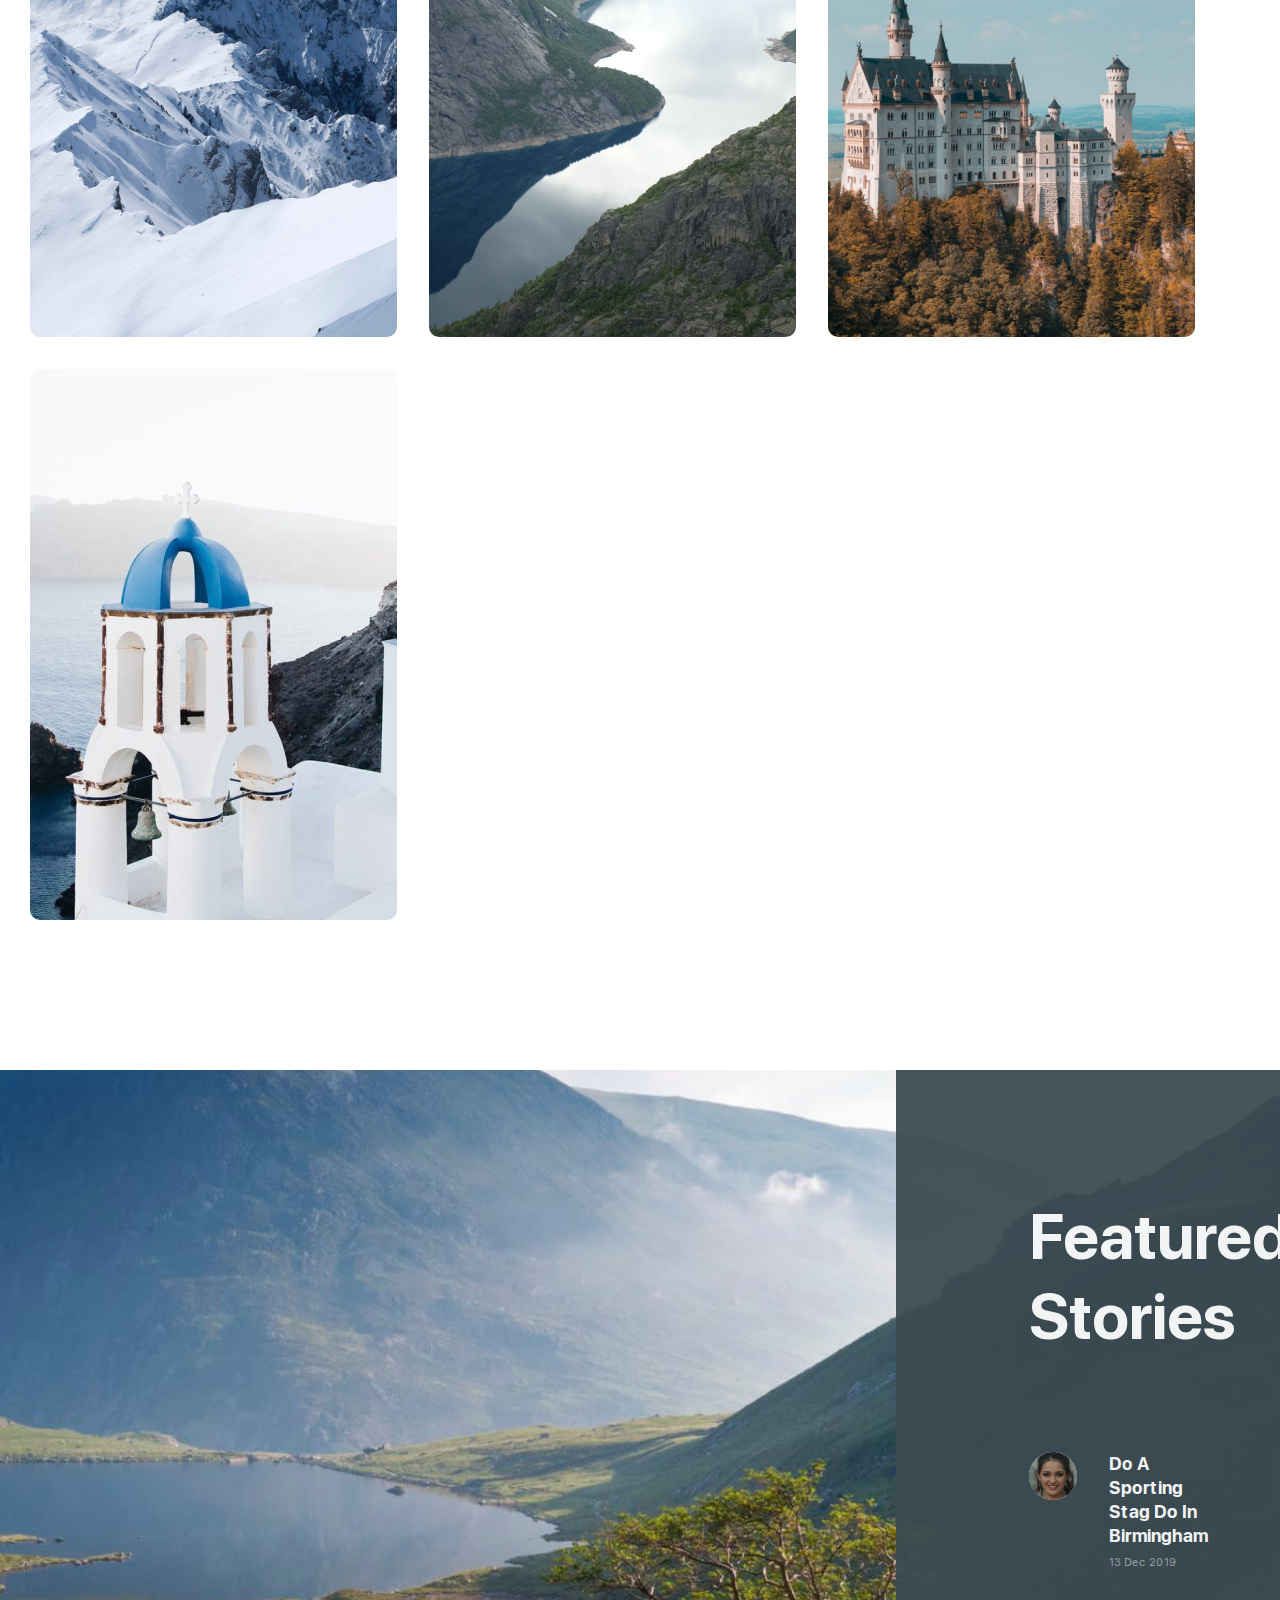
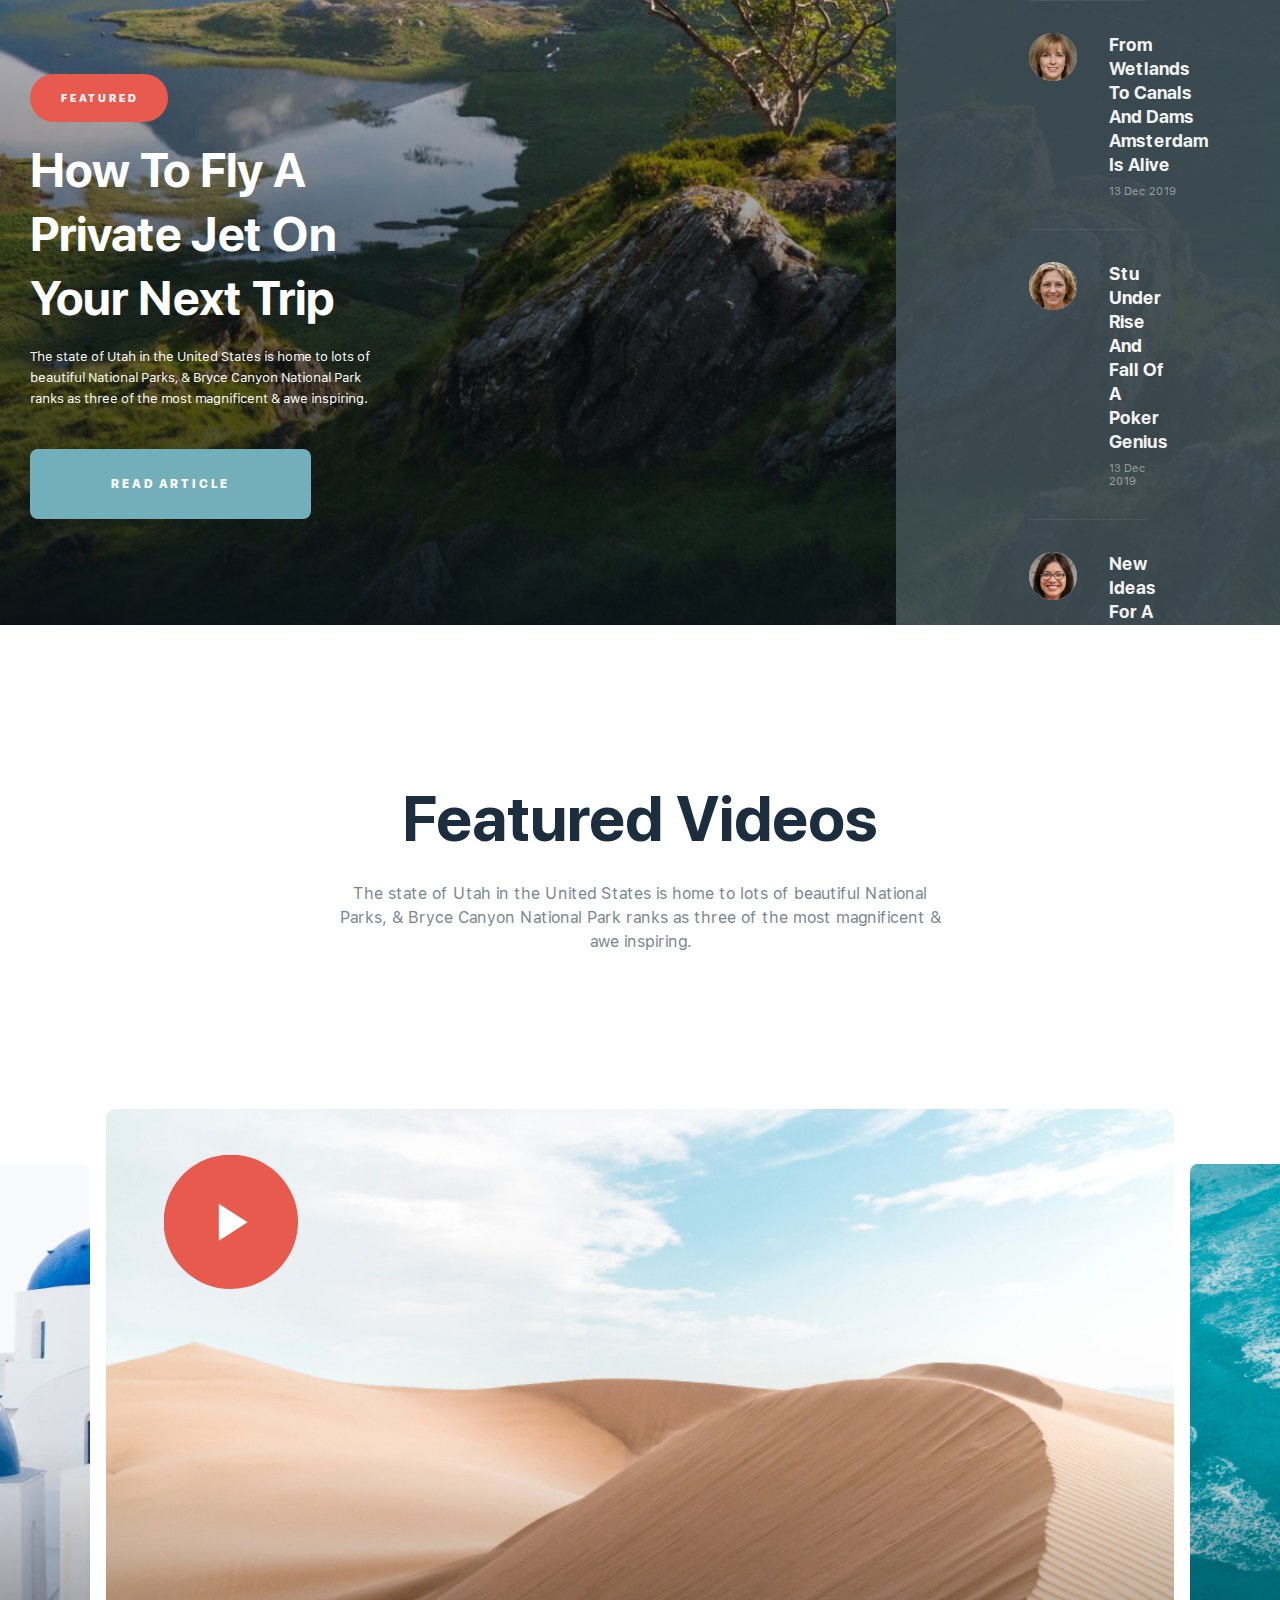
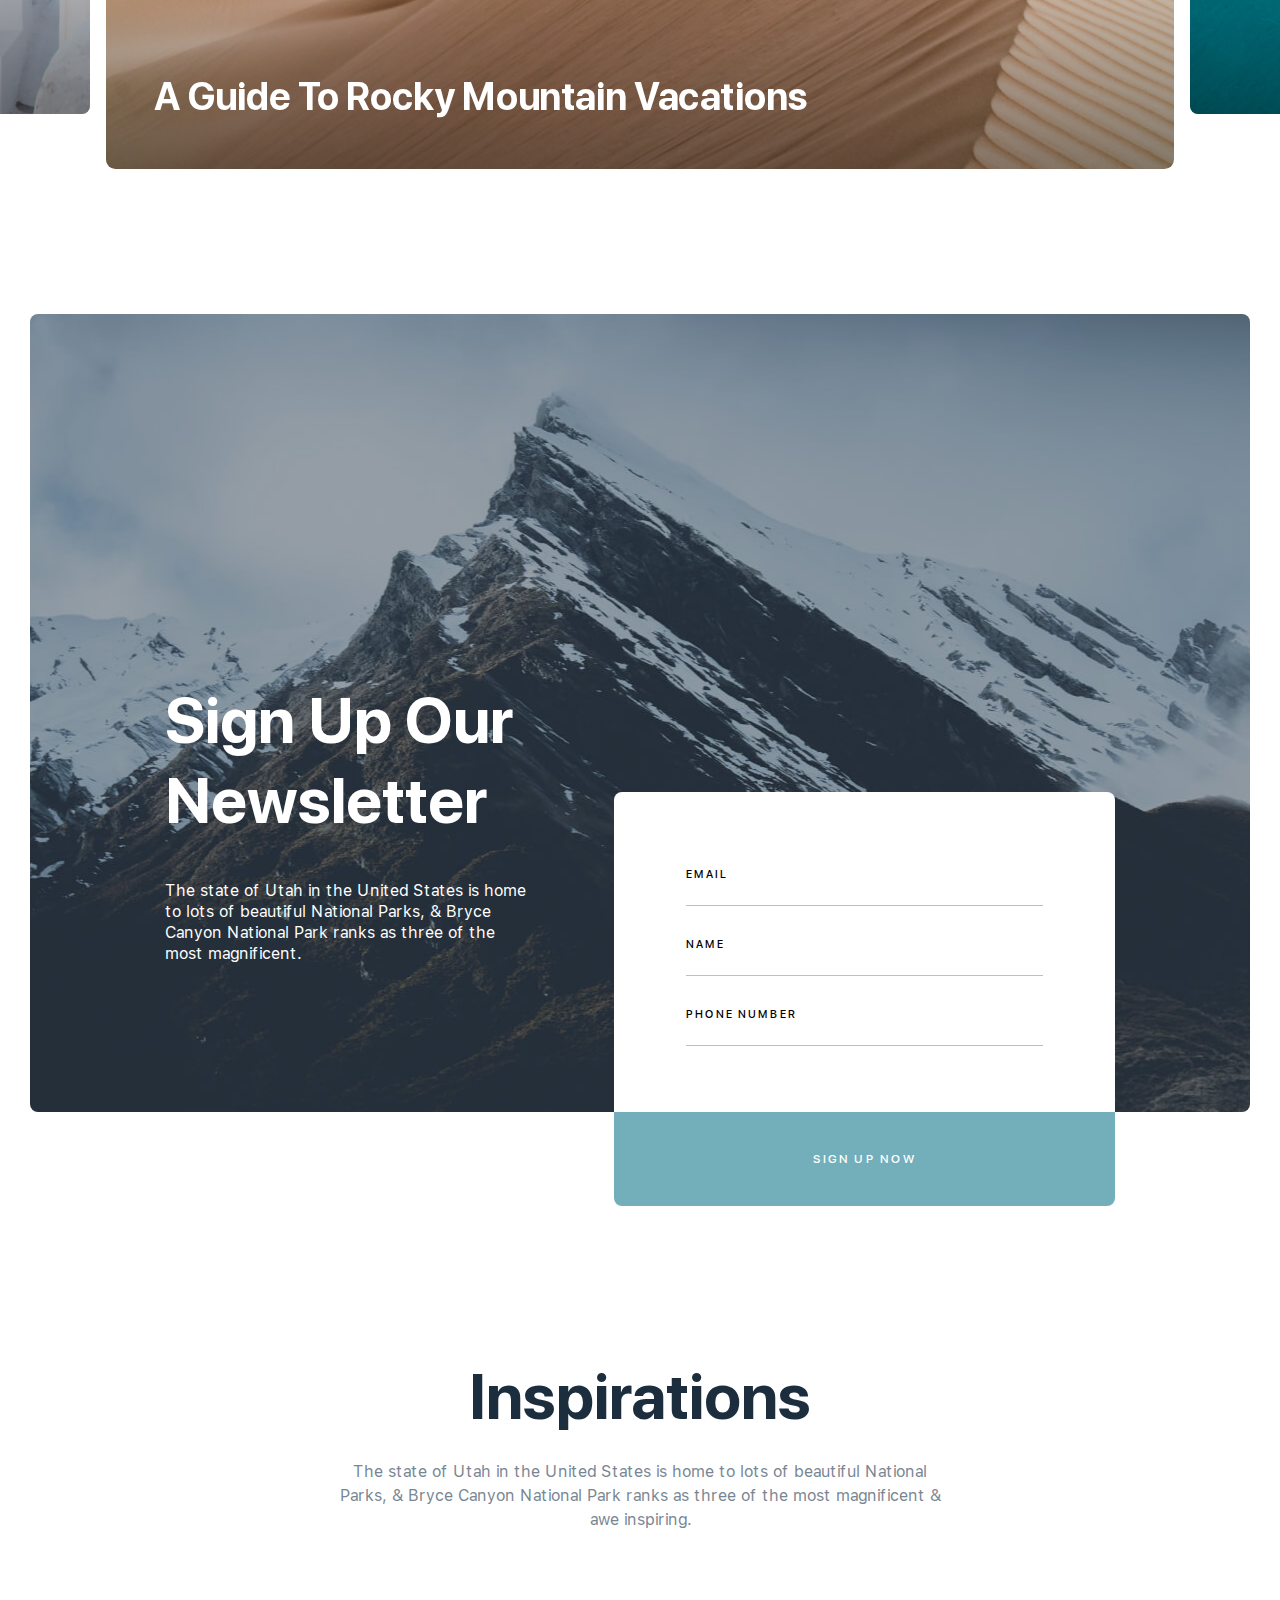
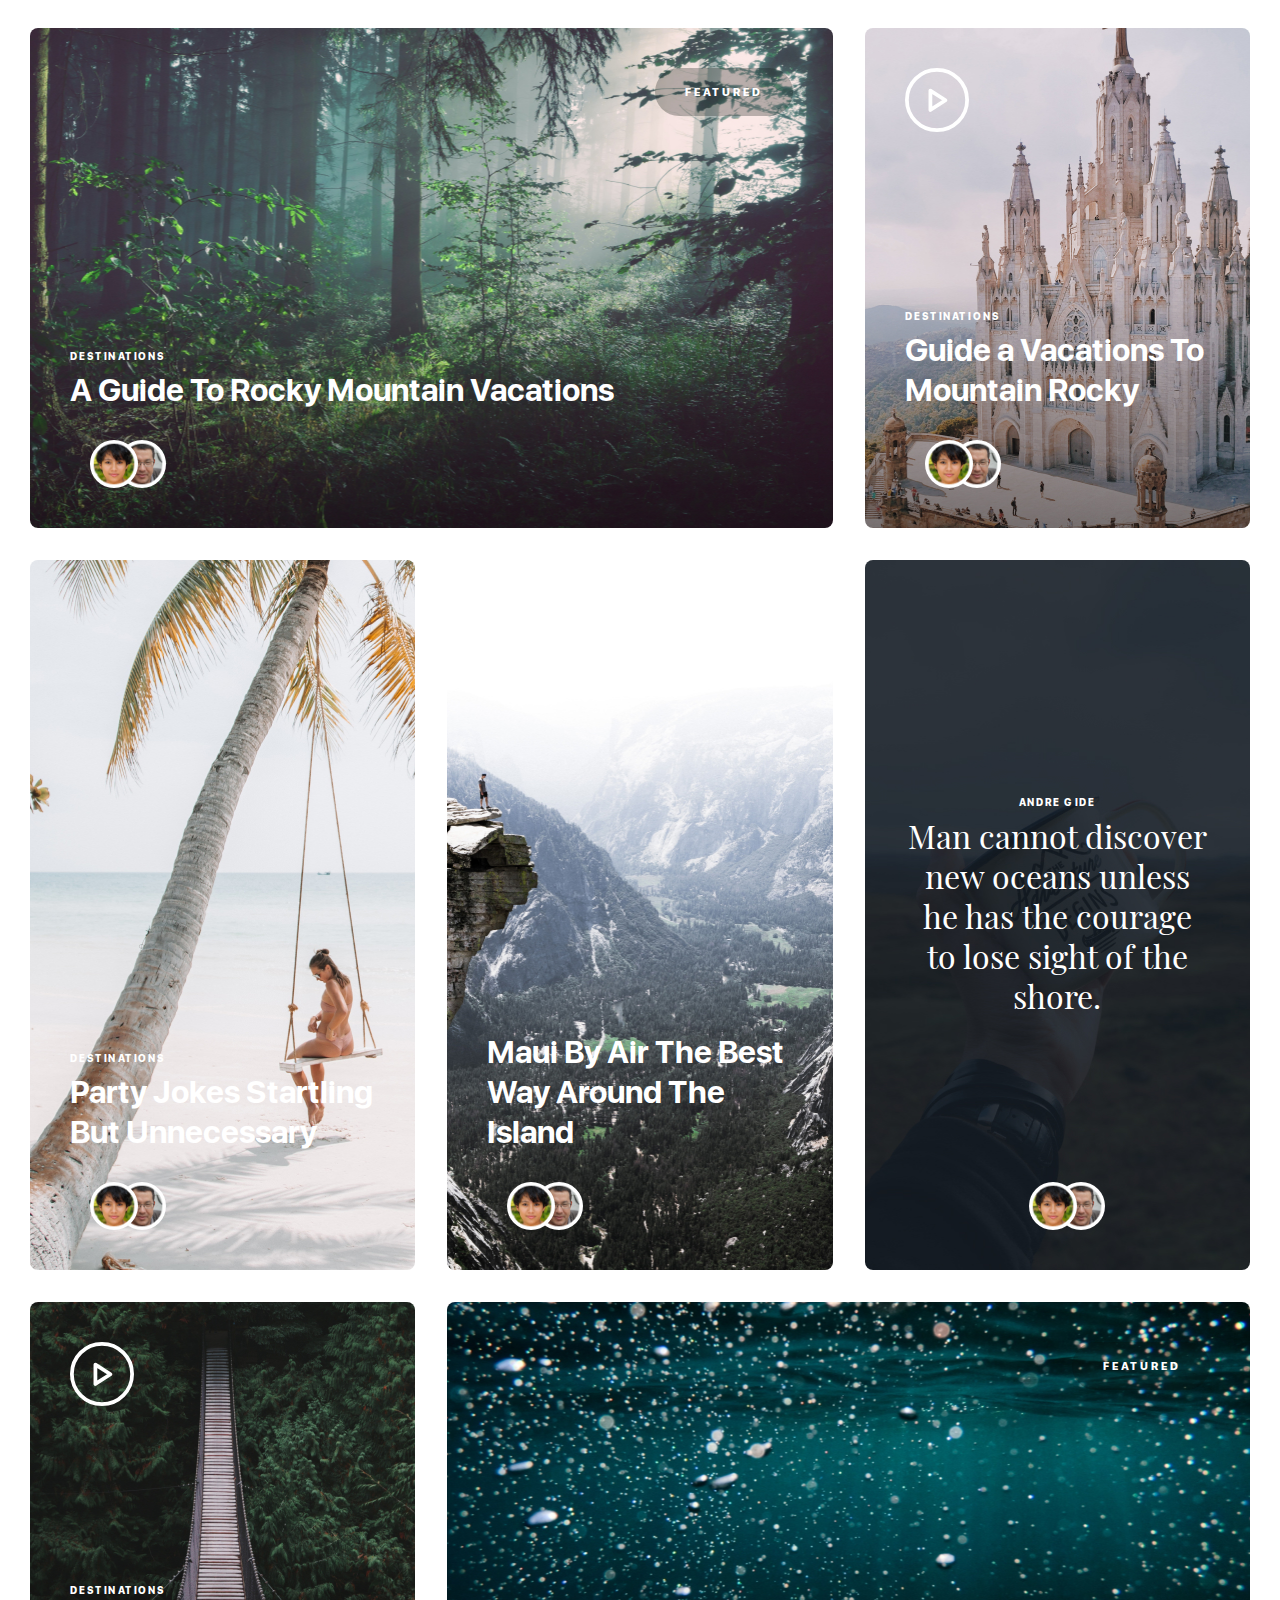
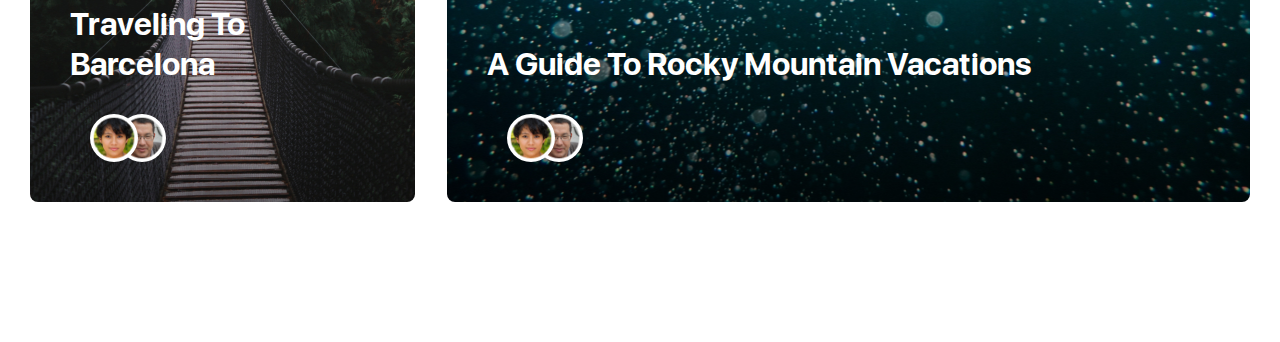
==== commit 9e9f568e: "Создание 6 секции" ====
--- a/index.html
+++ b/index.html
@@ -237,6 +237,89 @@
           </form>
         </div>
       </section>
+      <section class="section-six">
+        <div class="section-six__container container">
+          <h2 class="section-six__title title">Inspirations</h2>
+          <p class="section-six__subtitle subtitle">
+            The state of Utah in the United States is home to lots of beautiful
+            National Parks, & Bryce Canyon National Park ranks as three of the
+            most magnificent & awe inspiring.
+          </p>
+          <div class="section-six__grid grid">
+            <div class="grid__item grid__item_big-row grid__item_img-1">
+              <a
+                href=""
+                class="section-six__upper-link upper-link upper-link_black"
+                >featured</a
+              >
+              <p class="grid__desc">DESTINATIONS</p>
+              <h3 class="grid__title">A Guide To Rocky Mountain Vacations</h3>
+              <div class="grid__box-avatars">
+                <div class="grid__avatar-1"></div>
+                <div class="grid__avatar-2"></div>
+              </div>
+            </div>
+            <div class="grid__item grid__item_img-2">
+              <button class="grid__play"></button>
+              <p class="grid__desc">DESTINATIONS</p>
+              <h3 class="grid__title">Guide a Vacations To Mountain Rocky</h3>
+              <div class="grid__box-avatars">
+                <div class="grid__avatar-1"></div>
+                <div class="grid__avatar-2"></div>
+              </div>
+            </div>
+            <div class="grid__item grid__item_big-column grid__item_img-3">
+              <p class="grid__desc">DESTINATIONS</p>
+              <h3 class="grid__title">Party Jokes Startling But Unnecessary</h3>
+              <div class="grid__box-avatars">
+                <div class="grid__avatar-1"></div>
+                <div class="grid__avatar-2"></div>
+              </div>
+            </div>
+            <div class="grid__item grid__item_big-column grid__item_img-4">
+              <h3 class="grid__title">
+                Maui By Air The Best Way Around The Island
+              </h3>
+              <div class="grid__box-avatars">
+                <div class="grid__avatar-1"></div>
+                <div class="grid__avatar-2"></div>
+              </div>
+            </div>
+            <div class="grid__item grid__item_big-column grid__item_img-5">
+              <p class="grid__desc">Andre Gide</p>
+              <h3 class="grid__quote">
+                Man cannot discover new oceans unless he has the courage to lose
+                sight of the shore.
+              </h3>
+              <div class="grid__box-avatars">
+                <div class="grid__avatar-1"></div>
+                <div class="grid__avatar-2"></div>
+              </div>
+            </div>
+            <div class="grid__item grid__item_img-6">
+              <button class="grid__play"></button>
+              <p class="grid__desc">DESTINATIONS</p>
+              <h3 class="grid__title">Traveling To Barcelona</h3>
+              <div class="grid__box-avatars">
+                <div class="grid__avatar-1"></div>
+                <div class="grid__avatar-2"></div>
+              </div>
+            </div>
+            <div class="grid__item grid__item_big-row grid__item_img-7">
+              <a
+                href=""
+                class="section-six__upper-link upper-link upper-link_black"
+                >featured</a
+              >
+              <h3 class="grid__title">A Guide To Rocky Mountain Vacations</h3>
+              <div class="grid__box-avatars">
+                <div class="grid__avatar-1"></div>
+                <div class="grid__avatar-2"></div>
+              </div>
+            </div>
+          </div>
+        </div>
+      </section>
     </main>
     <script src="./libs/swiper.min.js"></script>
     <script src="./js/main.js"></script>
--- a/scss/style.css
+++ b/scss/style.css
@@ -656,6 +656,9 @@
 .upper-link_orange {
   background: #e8594e;
 }
+.upper-link_black {
+  background: rgba(9, 14, 12, 0.27);
+}
 
 .swiper-slide {
   border-radius: 8px;
@@ -784,6 +787,154 @@
   background-color: #73afba;
 }
 
+.grid {
+  display: grid;
+  gap: 32px;
+  grid-template-columns: 1fr 1fr 1fr;
+}
+.grid__item {
+  background-color: #1c2e3d;
+  min-height: 500px;
+  width: 100%;
+  border-radius: 8px;
+  padding: 40px;
+  position: relative;
+  display: block;
+}
+.grid__item_big-row {
+  grid-column-end: span 2;
+}
+.grid__item_big-column {
+  min-height: 710px;
+}
+.grid__item_img-1 {
+  background-image: url(../img/grid-1.jpg);
+  background-position: center;
+  background-repeat: no-repeat;
+  background-size: cover;
+  display: flex;
+  flex-direction: column;
+  justify-content: flex-end;
+  position: relative;
+}
+.grid__item_img-2 {
+  background-image: url(../img/grid-2.jpg);
+  background-position: center;
+  background-repeat: no-repeat;
+  background-size: cover;
+  display: flex;
+  flex-direction: column;
+  justify-content: flex-end;
+  position: relative;
+}
+.grid__item_img-3 {
+  background-image: url(../img/grid-3.jpg);
+  background-position: center;
+  background-repeat: no-repeat;
+  background-size: cover;
+  display: flex;
+  flex-direction: column;
+  justify-content: flex-end;
+}
+.grid__item_img-4 {
+  background-image: url(../img/grid-4.jpg);
+  background-position: center;
+  background-repeat: no-repeat;
+  background-size: cover;
+  display: flex;
+  flex-direction: column;
+  justify-content: flex-end;
+}
+.grid__item_img-5 {
+  background-image: url(../img/grid-5.jpg);
+  background-position: center;
+  background-repeat: no-repeat;
+  background-size: cover;
+  display: flex;
+  flex-direction: column;
+  align-items: center;
+  justify-content: flex-end;
+}
+.grid__item_img-6 {
+  background-image: url(../img/grid-6.jpg);
+  background-position: center;
+  background-repeat: no-repeat;
+  background-size: cover;
+  display: flex;
+  flex-direction: column;
+  justify-content: flex-end;
+  position: relative;
+}
+.grid__item_img-7 {
+  background-image: url(../img/grid-7.jpg);
+  background-position: center;
+  background-repeat: no-repeat;
+  background-size: cover;
+  display: flex;
+  flex-direction: column;
+  justify-content: flex-end;
+  position: relative;
+}
+.grid__desc {
+  font-size: 10px;
+  line-height: 12px;
+  letter-spacing: 1.1px;
+  text-transform: uppercase;
+  color: #fff;
+  font-weight: 800;
+  margin-bottom: 8px;
+}
+.grid__title {
+  font-family: "SFProDisplay";
+  font-size: 32px;
+  line-height: 40px;
+  font-weight: 700;
+  color: #fff;
+  margin-bottom: 30px;
+}
+.grid__quote {
+  font-family: "Playfair";
+  font-weight: 400;
+  font-size: 32px;
+  line-height: 40px;
+  text-align: center;
+  color: #fff;
+  margin-bottom: 166px;
+}
+.grid__play {
+  background-image: url(../img/play.svg);
+  background-position: center;
+  background-repeat: no-repeat;
+  background-size: cover;
+  width: 64px;
+  height: 64px;
+  position: absolute;
+  top: 40px;
+  left: 40px;
+}
+.grid__box-avatars {
+  display: flex;
+}
+.grid__avatar-1 {
+  background-image: url(../img/avatar-1.jpg);
+  background-position: center;
+  background-repeat: no-repeat;
+  background-size: cover;
+  height: 48px;
+  width: 48px;
+  border-radius: 100px;
+  transform: translateX(20px);
+}
+.grid__avatar-2 {
+  background-image: url(../img/avatar-2.jpg);
+  background-position: center;
+  background-repeat: no-repeat;
+  background-size: cover;
+  height: 48px;
+  width: 48px;
+  border-radius: 100px;
+}
+
 /* переиспользуемые компоненты */
 /* Компоненты */
 .header-section {
@@ -803,7 +954,7 @@
 .section-first {
   height: 100vh;
   min-height: 680px;
-  background-image: url(../../img/first-bg.jpg);
+  background-image: url(../img/first-bg.jpg);
   background-position: center;
   background-repeat: no-repeat;
   background-size: cover;
@@ -976,7 +1127,7 @@
 
 .section-third {
   min-height: 680px;
-  background-image: url(../../img/featured.jpg);
+  background-image: url(../img/featured.jpg);
   background-position: center;
   background-repeat: no-repeat;
   background-size: cover;
@@ -1106,9 +1257,10 @@
   min-height: 680px;
   height: 798px;
   padding: 0 30px;
+  margin-bottom: 94px;
 }
 .section-five__container {
-  background-image: url(../../img/newsletter-cover.jpg);
+  background-image: url(../img/newsletter-cover.jpg);
   background-position: center;
   background-repeat: no-repeat;
   background-size: cover;
@@ -1138,4 +1290,21 @@
   font-weight: 400;
 }
 
+.section-six {
+  padding-top: 150px;
+  margin-bottom: 140px;
+}
+.section-six__title {
+  margin-bottom: 24px;
+}
+.section-six__subtitle {
+  margin-bottom: 96px;
+  padding: 0 25%;
+}
+.section-six__upper-link {
+  position: absolute;
+  top: 40px;
+  right: 40px;
+}
+
 /* Медия запросы */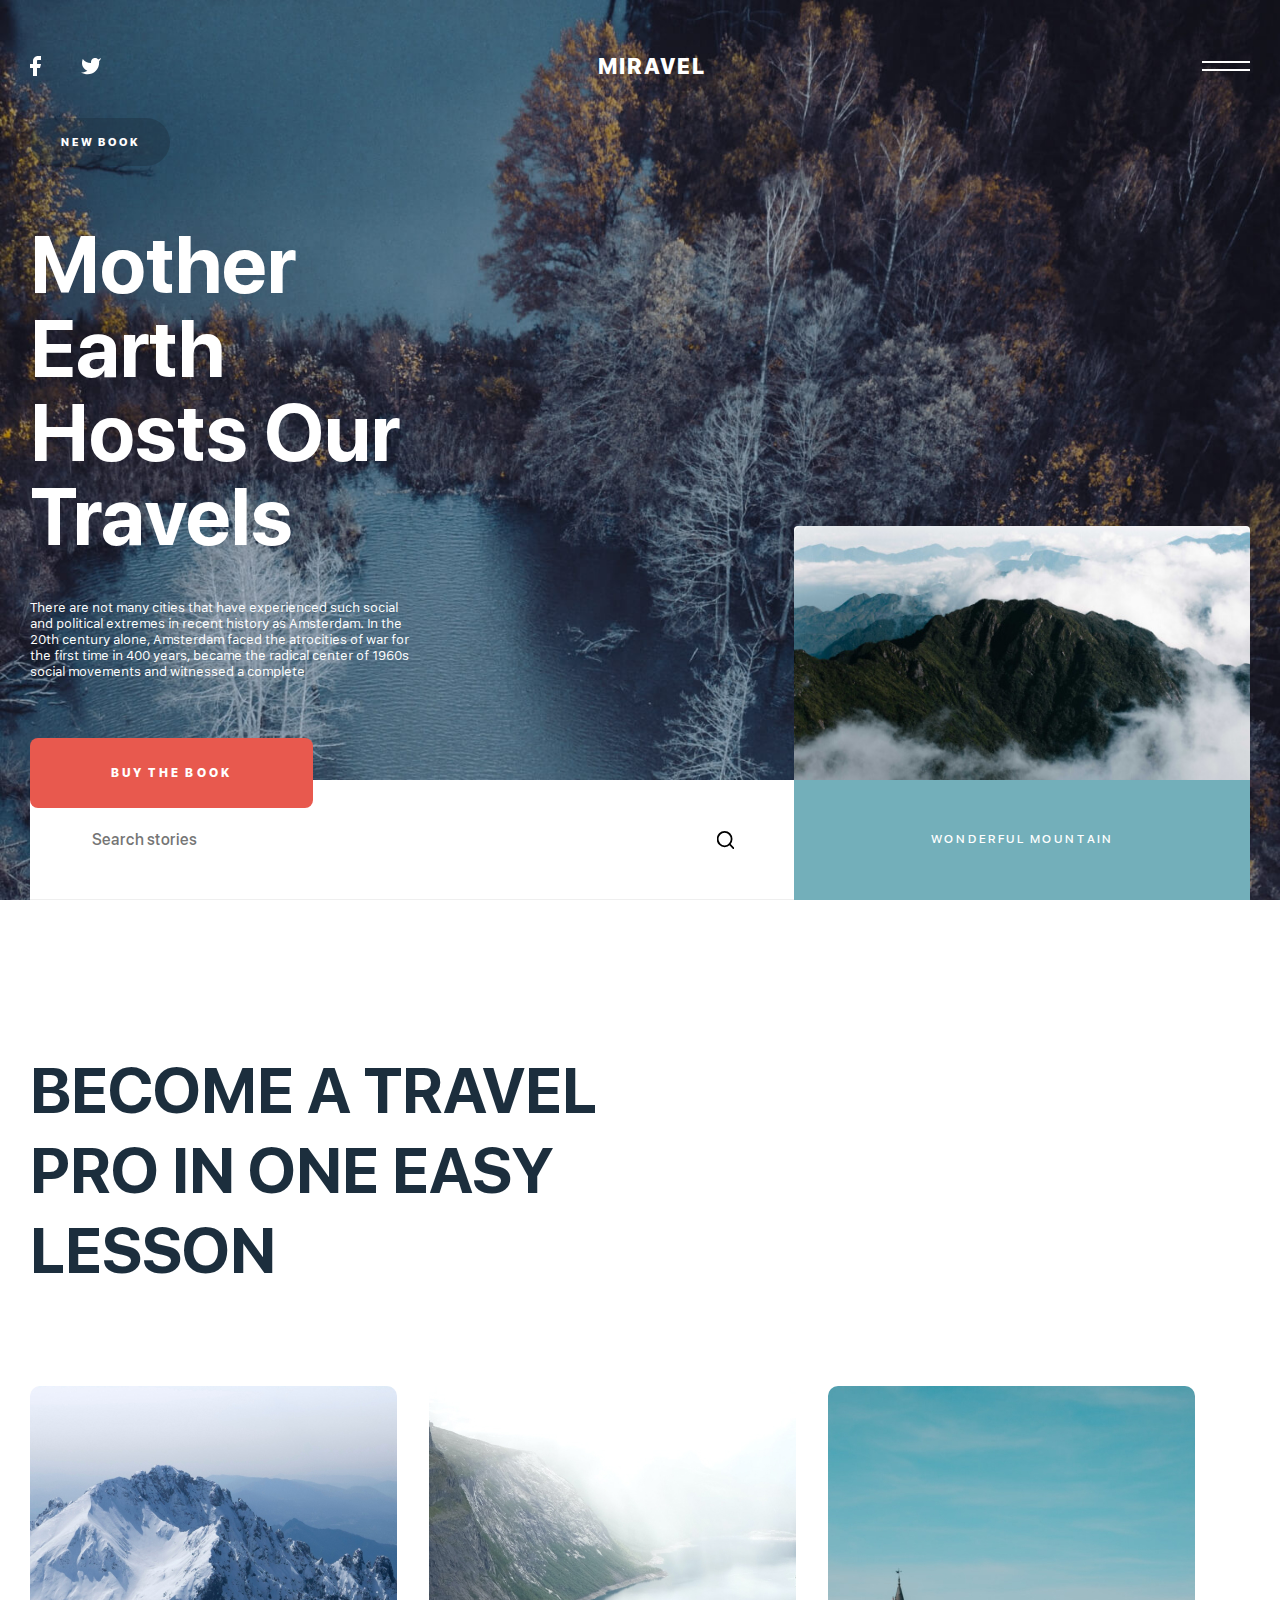
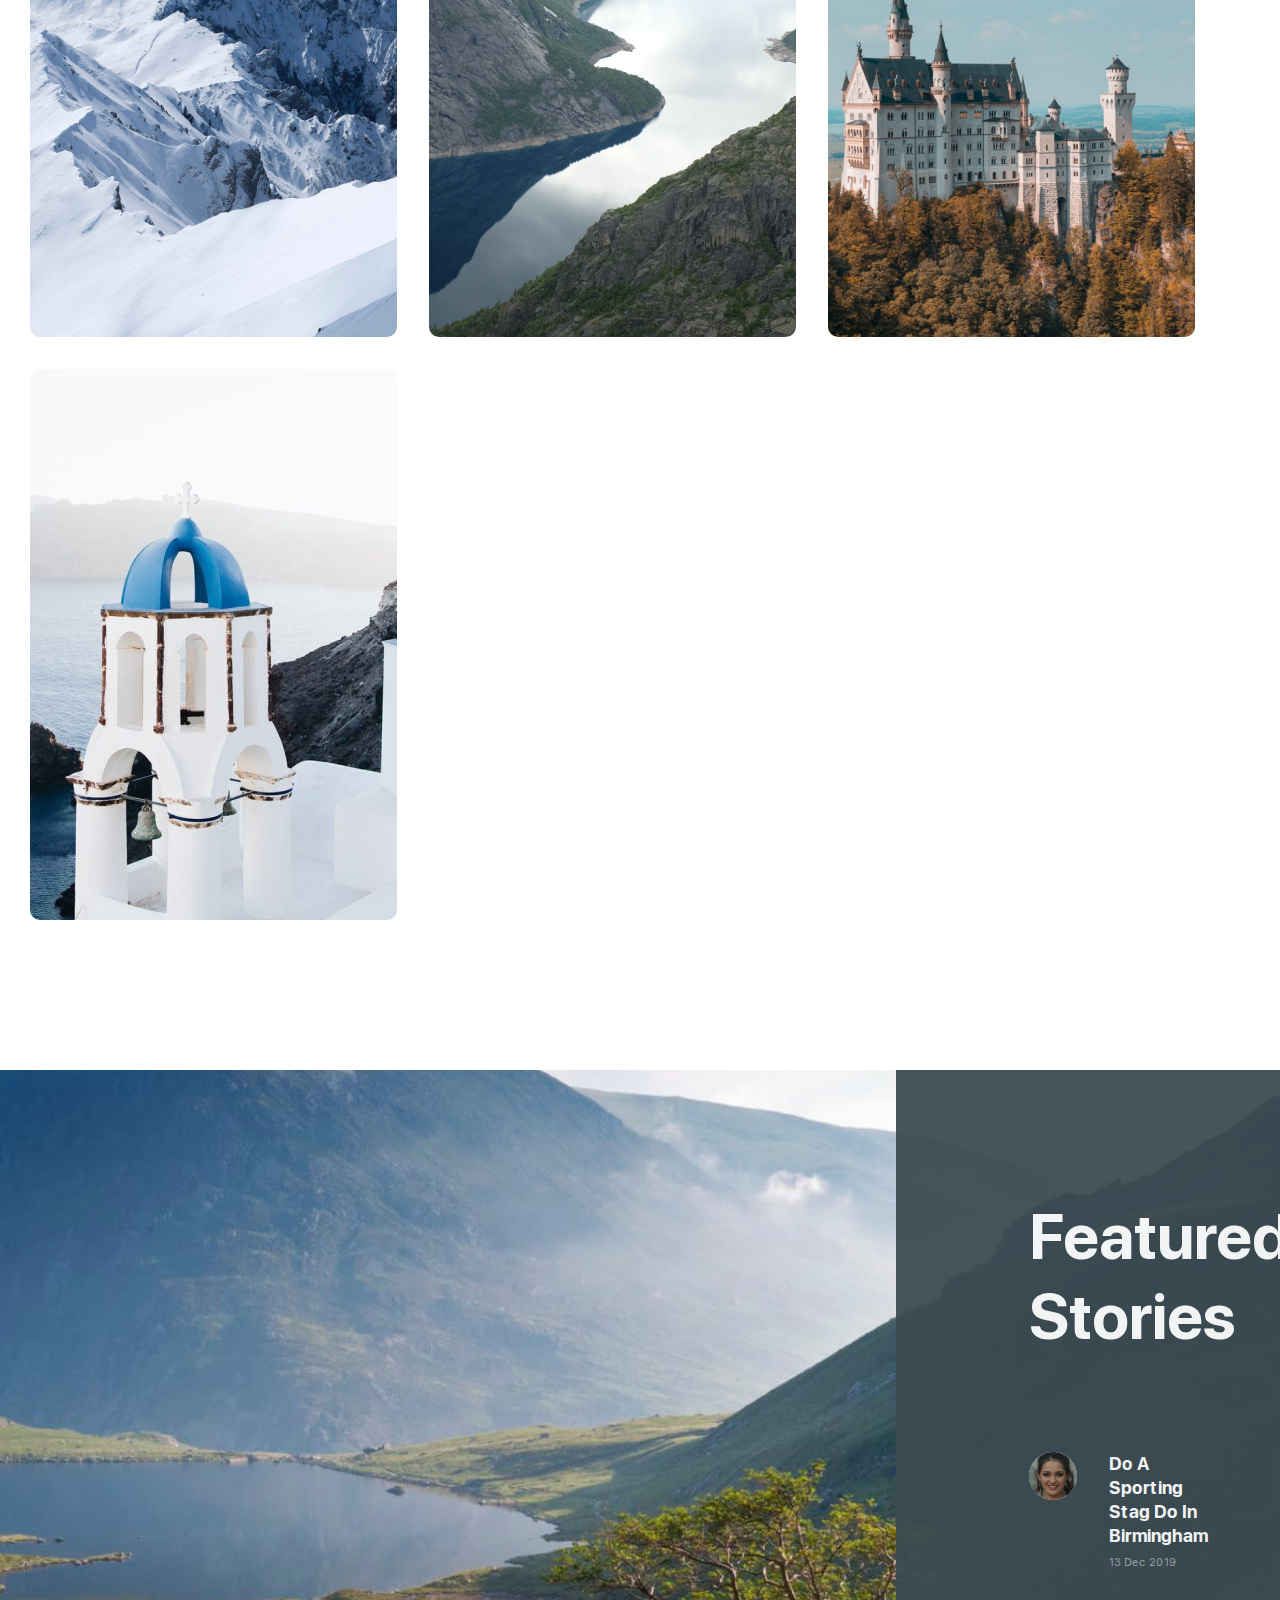
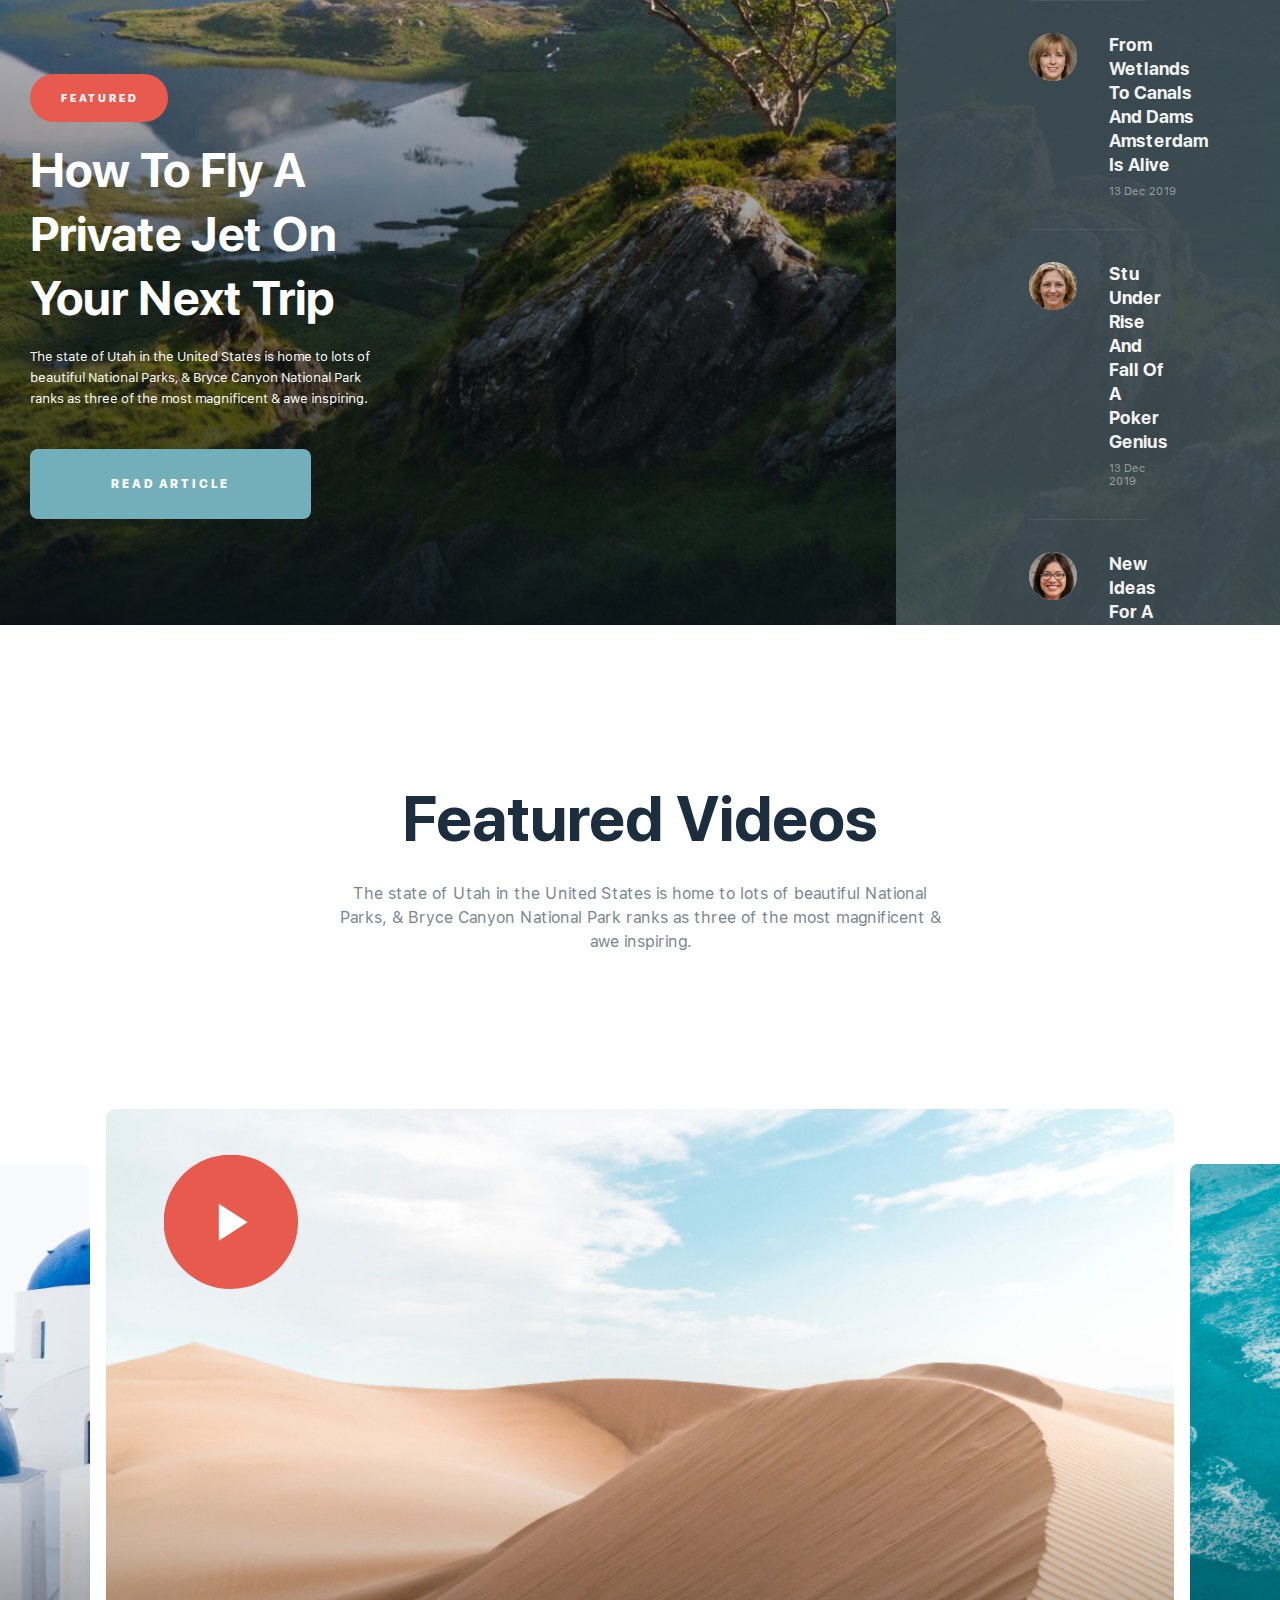
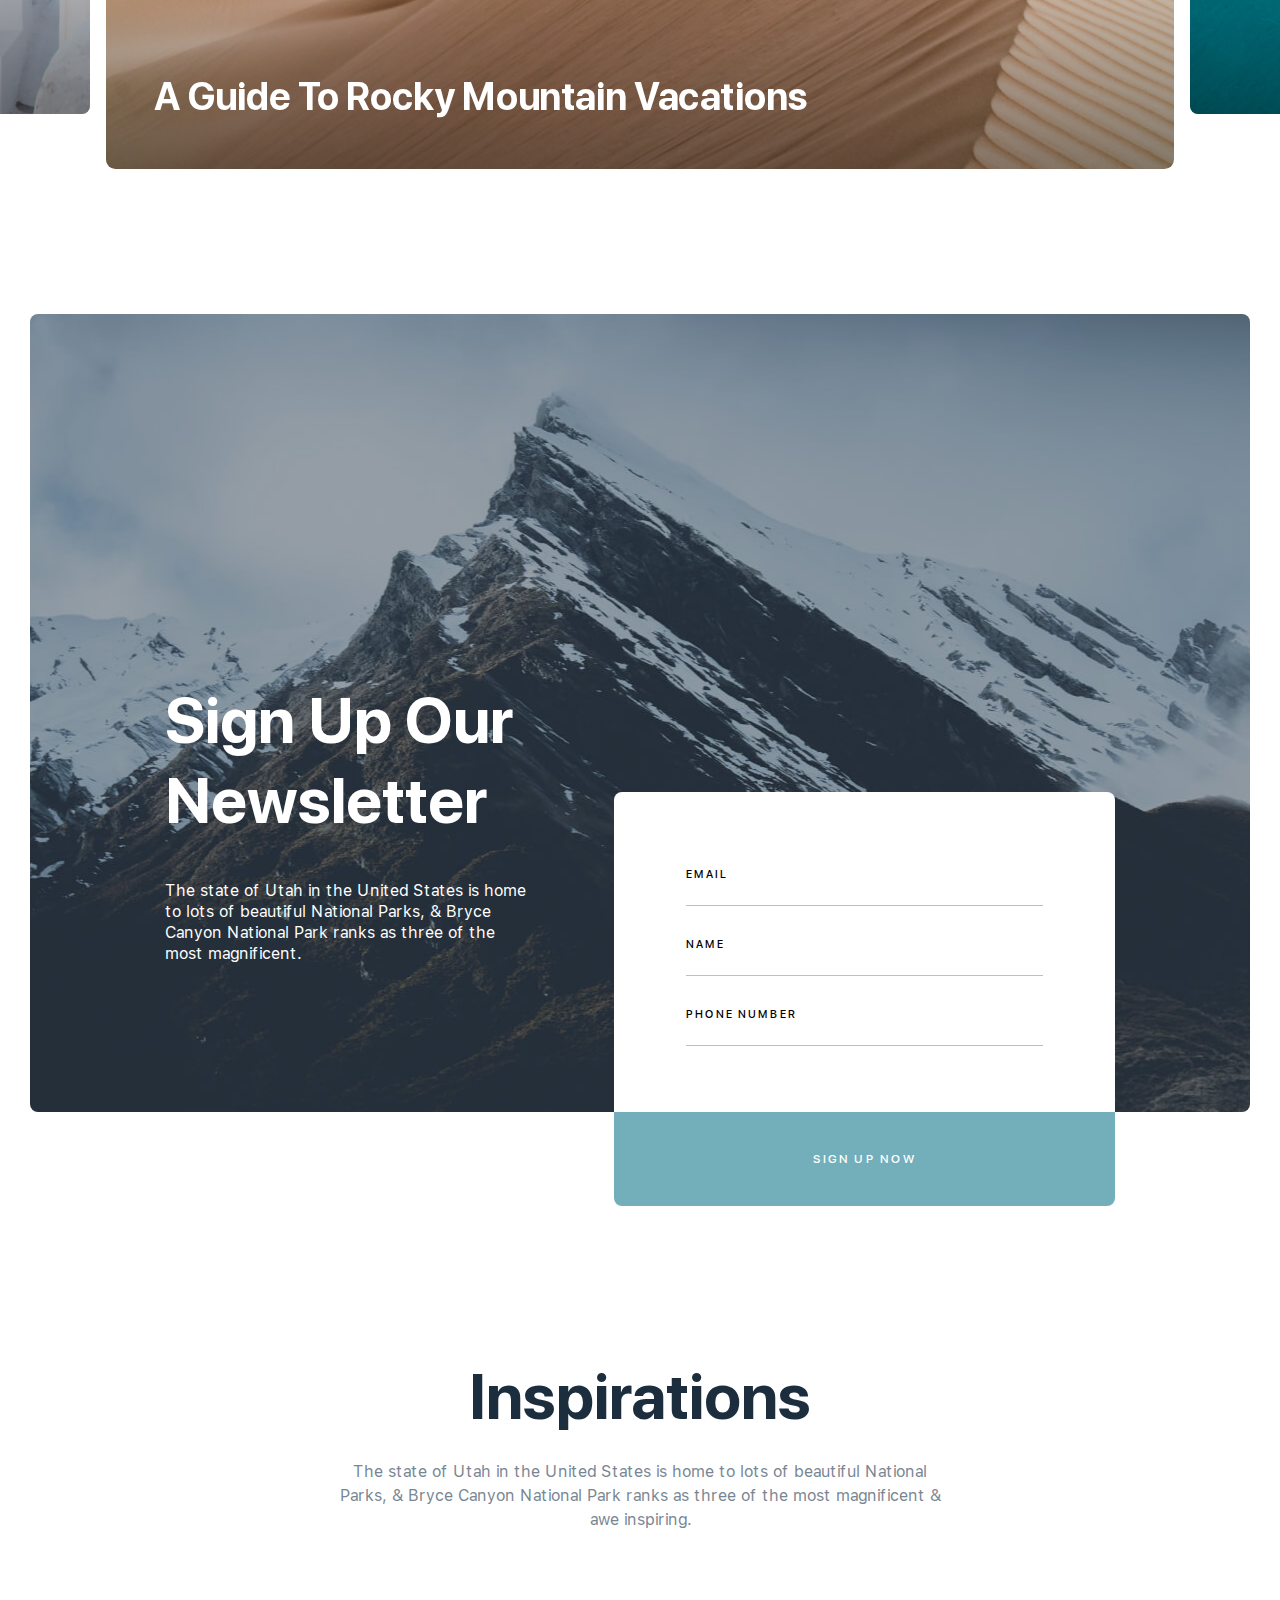
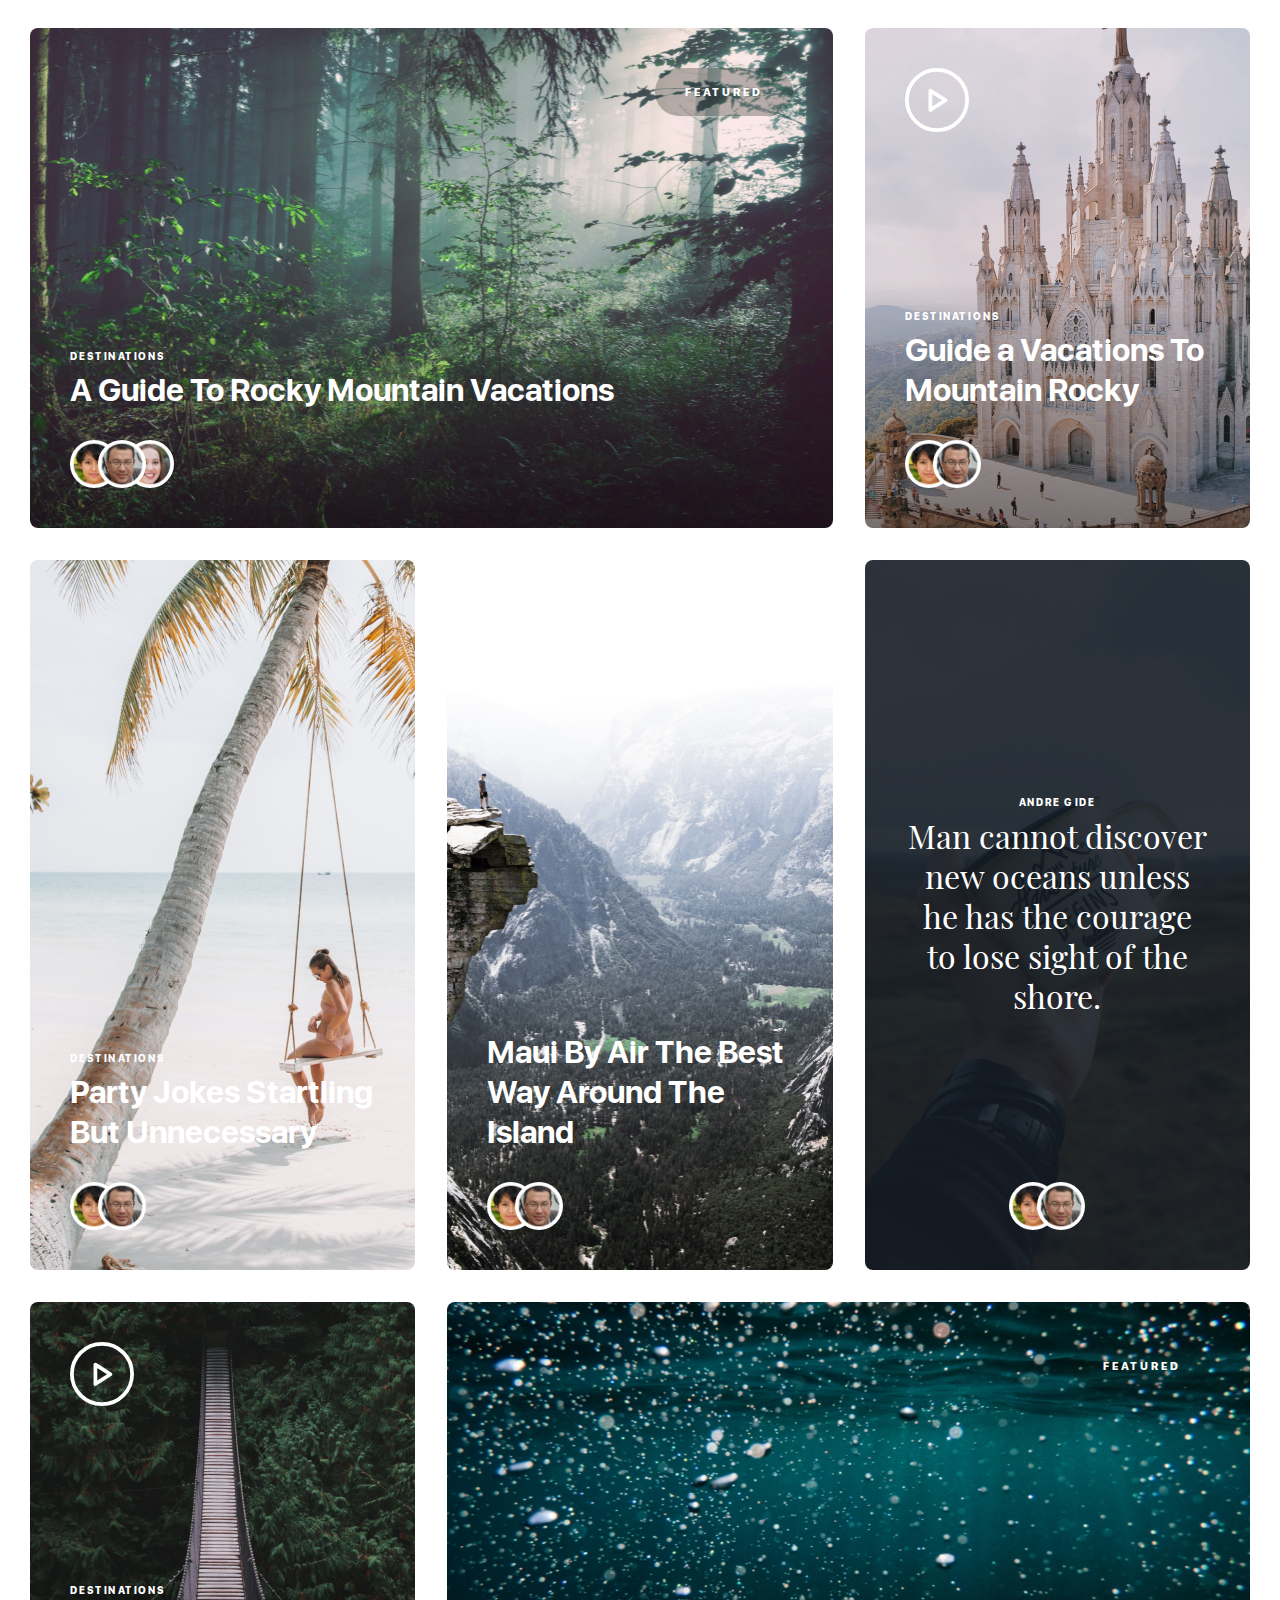
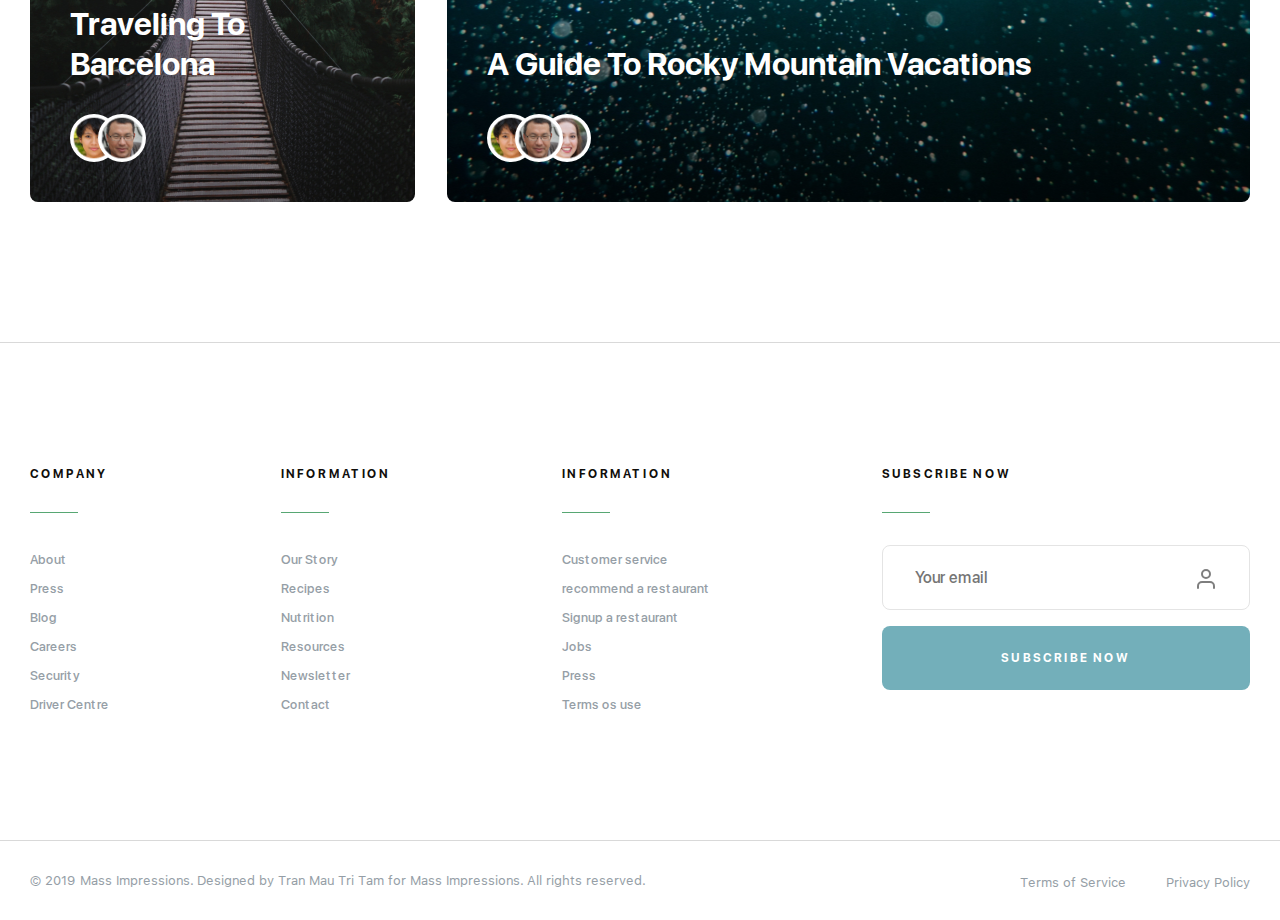
==== commit 9d52be04: "Создание секции Footer" ====
--- a/index.html
+++ b/index.html
@@ -195,11 +195,11 @@
             </div>
             <div class="swiper-slide slide-2">
               <button class="swiper-slide__play"></button>
-              <p class="slide__text">A Guide To Rocky Mountain Vacations</p>
+              <p class="slide__text">Mountain A To Rocky Vacations Guide</p>
             </div>
             <div class="swiper-slide slide-3">
               <button class="swiper-slide__play"></button>
-              <p class="slide__text">A Guide To Rocky Mountain Vacations</p>
+              <p class="slide__text">Vacations Guide A To Rocky Mountain</p>
             </div>
           </div>
         </div>
@@ -215,9 +215,10 @@
             </p>
           </div>
           <form
-            action=""
+            action="/"
             class="section-five__form form-sign"
             autocomplete="on"
+            aria-label="sign fields"
           >
             <div class="form-sign__fields">
               <label>
@@ -247,9 +248,7 @@
           </p>
           <div class="section-six__grid grid">
             <div class="grid__item grid__item_big-row grid__item_img-1">
-              <a
-                href=""
-                class="section-six__upper-link upper-link upper-link_black"
+              <a href="" class="grid__upper-link upper-link upper-link_black"
                 >featured</a
               >
               <p class="grid__desc">DESTINATIONS</p>
@@ -257,6 +256,7 @@
               <div class="grid__box-avatars">
                 <div class="grid__avatar-1"></div>
                 <div class="grid__avatar-2"></div>
+                <div class="grid__avatar-3"></div>
               </div>
             </div>
             <div class="grid__item grid__item_img-2">
@@ -306,21 +306,131 @@
               </div>
             </div>
             <div class="grid__item grid__item_big-row grid__item_img-7">
-              <a
-                href=""
-                class="section-six__upper-link upper-link upper-link_black"
+              <a href="" class="grid__upper-link upper-link upper-link_black"
                 >featured</a
               >
               <h3 class="grid__title">A Guide To Rocky Mountain Vacations</h3>
               <div class="grid__box-avatars">
                 <div class="grid__avatar-1"></div>
                 <div class="grid__avatar-2"></div>
+                <div class="grid__avatar-3"></div>
               </div>
             </div>
           </div>
         </div>
       </section>
     </main>
+    <footer class="section-footer">
+      <div class="section-footer__container container">
+        <nav class="section-footer__column-nav">
+          <h2 class="section-footer__title">Company</h2>
+          <li class="section-footer__list">
+            <ul class="section-footer__item">
+              <a href="#" class="section-footer__link">About</a>
+            </ul>
+            <ul class="section-footer__item">
+              <a href="#" class="section-footer__link">Press</a>
+            </ul>
+            <ul class="section-footer__item">
+              <a href="#" class="section-footer__link">Blog</a>
+            </ul>
+            <ul class="section-footer__item">
+              <a href="#" class="section-footer__link">Careers</a>
+            </ul>
+            <ul class="section-footer__item">
+              <a href="#" class="section-footer__link">Security</a>
+            </ul>
+            <ul class="section-footer__item">
+              <a href="#" class="section-footer__link">Driver Centre</a>
+            </ul>
+          </li>
+        </nav>
+        <nav class="section-footer__column-nav">
+          <h2 class="section-footer__title">Information</h2>
+          <li class="section-footer__list">
+            <ul class="section-footer__item">
+              <a href="#" class="section-footer__link">Our Story</a>
+            </ul>
+            <ul class="section-footer__item">
+              <a href="#" class="section-footer__link">Recipes</a>
+            </ul>
+            <ul class="section-footer__item">
+              <a href="#" class="section-footer__link">Nutrition</a>
+            </ul>
+            <ul class="section-footer__item">
+              <a href="#" class="section-footer__link">Resources</a>
+            </ul>
+            <ul class="section-footer__item">
+              <a href="#" class="section-footer__link">Newsletter</a>
+            </ul>
+            <ul class="section-footer__item">
+              <a href="#" class="section-footer__link">Contact</a>
+            </ul>
+          </li>
+        </nav>
+        <nav class="section-footer__column-nav">
+          <h2 class="section-footer__title">Information</h2>
+          <li class="section-footer__list">
+            <ul class="section-footer__item">
+              <a href="#" class="section-footer__link">Customer service</a>
+            </ul>
+            <ul class="section-footer__item">
+              <a href="#" class="section-footer__link"
+                >recommend a restaurant</a
+              >
+            </ul>
+            <ul class="section-footer__item">
+              <a href="#" class="section-footer__link">Signup a restaurant</a>
+            </ul>
+            <ul class="section-footer__item">
+              <a href="#" class="section-footer__link">Jobs</a>
+            </ul>
+            <ul class="section-footer__item">
+              <a href="#" class="section-footer__link">Press</a>
+            </ul>
+            <ul class="section-footer__item">
+              <a href="#" class="section-footer__link">Terms os use</a>
+            </ul>
+          </li>
+        </nav>
+        <div class="section-footer__subscribe">
+          <h3 class="section-footer__title">Subscribe Now</h3>
+          <form
+            action="/"
+            class="section-footer__form"
+            autocomplete="on"
+            aria-label="Subscribe Now"
+          >
+            <input
+              type="email"
+              name="Email"
+              required
+              placeholder="Your email"
+              class="section-footer__field"
+            />
+            <button type="submit" class="section-footer__btn">
+              Subscribe Now
+            </button>
+          </form>
+        </div>
+      </div>
+      <div class="footer-bottom">
+        <div class="footer-bottom__container container">
+          <p class="footer-bottom__copy">
+            © 2019 Mass Impressions. Designed by Tran Mau Tri Tam for Mass
+            Impressions. All rights reserved.
+          </p>
+          <li class="footer-bottom__list">
+            <ul class="footer-bottom__item">
+              <a href="#" class="footer-bottom__link">Terms of Service</a>
+            </ul>
+            <ul class="footer-bottom__item">
+              <a href="#" class="footer-bottom__link">Privacy Policy</a>
+            </ul>
+          </li>
+        </div>
+      </div>
+    </footer>
     <script src="./libs/swiper.min.js"></script>
     <script src="./js/main.js"></script>
   </body>
--- a/scss/style.css
+++ b/scss/style.css
@@ -392,6 +392,10 @@
   padding: 0;
 }
 
+li {
+  list-style-type: none;
+}
+
 /* Сброс */
 @font-face {
   font-family: "Helvetica";
@@ -565,8 +569,6 @@
   height: 100%;
   border: none;
   outline: none;
-}
-.search__field::placeholder {
   font-family: "SFProDisplay";
   font-size: 16px;
   color: #1c2e3d;
@@ -751,8 +753,6 @@
   background-color: #fff;
   overflow: hidden;
   width: 501px;
-  flex-shrink: 0;
-  transform: translateY(93.99px);
 }
 .form-sign__fields {
   padding: 76px 72px 66px;
@@ -787,6 +787,377 @@
   background-color: #73afba;
 }
 
+/* переиспользуемые компоненты */
+/* Компоненты */
+.header-section {
+  position: absolute;
+  top: 0px;
+  left: 0px;
+  z-index: 10;
+  width: 100%;
+}
+.header-section__container {
+  display: flex;
+  justify-content: space-between;
+  align-items: center;
+  padding: 55px 30px;
+}
+
+.section-first {
+  height: 100vh;
+  min-height: 680px;
+  background-image: url(../img/first-bg.jpg);
+  background-position: center;
+  background-repeat: no-repeat;
+  background-size: cover;
+  background-color: rgb(13, 40, 61);
+}
+.section-first__container {
+  position: relative;
+  height: 100%;
+  padding-top: 236px;
+  padding-bottom: 276px;
+}
+.section-first__upper-link {
+  margin-bottom: 57px;
+  transition: all 0.2s ease-in-out;
+}
+.section-first__upper-link:hover {
+  scale: 1.1;
+  transition: all 0.2s ease-in-out;
+  background: rgba(28, 46, 61, 0.8);
+}
+.section-first__title {
+  font-size: 80px;
+  line-height: 84px;
+  color: #fff;
+  font-weight: 700;
+  max-width: 35%;
+  margin-bottom: 40px;
+}
+.section-first__subtitle {
+  font-size: 14px;
+  line-height: 16px;
+  color: #fff;
+  max-width: 32%;
+  font-family: "SFCompact";
+  font-weight: 400;
+  margin-bottom: 59px;
+}
+.section-first__bottom {
+  position: absolute;
+  left: 50%;
+  transform: translateX(-50%);
+  bottom: 0;
+  width: calc(100% - 60px);
+  display: flex;
+  align-items: flex-end;
+}
+
+@media (max-height: 1079px) {
+  .section-first__container {
+    padding-top: 118px;
+    padding-bottom: 138px;
+  }
+}
+@media (max-height: 889px) {
+  .section-first__container {
+    padding-top: 110px;
+    padding-bottom: 124px;
+  }
+  .section-first__upper-link {
+    margin-bottom: 30px;
+  }
+  .section-first__title {
+    font-size: 65px;
+    line-height: 66px;
+    margin-bottom: 30px;
+  }
+  .section-first__subtitle {
+    font-size: 12px;
+    line-height: 14px;
+    margin-bottom: 30px;
+  }
+  .search {
+    height: 100px;
+  }
+  .search__field::placeholder {
+    font-size: 14px;
+  }
+  .main-slider__text {
+    height: 100px;
+  }
+  .button {
+    font-size: 10px;
+    padding: 26px 58px;
+  }
+}
+@media (max-height: 779px) {
+  .section-first__container {
+    padding-top: 110px;
+    padding-bottom: 124px;
+  }
+  .section-first__upper-link {
+    margin-bottom: 30px;
+  }
+  .section-first__title {
+    font-size: 54px;
+    line-height: 58px;
+    margin-bottom: 30px;
+  }
+  .section-first__subtitle {
+    font-size: 12px;
+    line-height: 14px;
+    margin-bottom: 30px;
+  }
+  .search {
+    height: 80px;
+  }
+  .search__field::placeholder {
+    font-size: 14px;
+  }
+  .main-slider__text {
+    height: 80px;
+  }
+  .button {
+    font-size: 10px;
+    padding: 22px 52px;
+  }
+}
+.section-second {
+  background-color: #fff;
+  padding: 150px 0;
+}
+.section-second__title {
+  margin-bottom: 96px;
+}
+.section-second__cart-box {
+  display: flex;
+  flex-wrap: wrap;
+  gap: 32px;
+}
+.section-second__cart-item {
+  overflow: hidden;
+  position: relative;
+  border-radius: 10px;
+  font-size: 0;
+}
+.section-second__cart-item::before {
+  content: "";
+  position: absolute;
+  bottom: 0;
+  left: 0;
+  right: 0;
+  top: 0;
+  background-color: #73afba;
+  opacity: 0;
+  transition: all 0.3s ease-in-out;
+}
+.section-second__cart-item:hover::before {
+  opacity: 0.9;
+  transition: all 0.3s ease-in-out;
+}
+.section-second__cart-item:hover .section-second__text {
+  transform: translateY(0px);
+  opacity: 1;
+  transition: all 0.3s ease-in-out;
+}
+.section-second__text {
+  display: flex;
+  position: absolute;
+  bottom: 0;
+  left: 0;
+  font-size: 24px;
+  line-height: 31px;
+  font-weight: 700;
+  color: #fff;
+  padding: 0 78px 61px 53px;
+  transform: translateY(200px);
+  opacity: 0;
+  transition: all 0.3s ease-in-out;
+}
+
+.section-third {
+  min-height: 680px;
+  background-image: url(../img/featured.jpg);
+  background-position: center;
+  background-repeat: no-repeat;
+  background-size: cover;
+  position: relative;
+}
+.section-third::after {
+  content: "";
+  position: absolute;
+  bottom: 0;
+  left: 0;
+  width: 70%;
+  height: 60%;
+  background: linear-gradient(180deg, rgba(28, 46, 59, 0.0001) 0%, #091117 100%);
+  opacity: 0.94;
+}
+@media (min-width: 1921px) {
+  .section-third::after {
+    width: 70%;
+  }
+}
+.section-third__upper-link {
+  margin-bottom: 16px;
+  transition: all 0.2s ease-in-out;
+}
+.section-third__upper-link:hover {
+  scale: 1.1;
+  transition: all 0.2s ease-in-out;
+}
+.section-third__title {
+  font-family: "SFProDisplay";
+  font-weight: 700;
+  font-size: 48px;
+  line-height: 64px;
+  color: #fff;
+  margin-bottom: 16px;
+}
+.section-third__subtitle {
+  font-family: "SFCompact";
+  font-size: 14px;
+  line-height: 21px;
+  color: #fff;
+  margin-bottom: 40px;
+}
+.section-third__btn {
+  margin-bottom: 106px;
+}
+.section-third__wrapper-left {
+  max-width: 30%;
+  padding-top: 604px;
+  position: relative;
+  z-index: 1;
+}
+.section-third__wrapper-right {
+  position: absolute;
+  top: 0;
+  right: 0;
+  width: 30%;
+  height: 100%;
+  background: #3c4a51;
+  opacity: 0.94;
+  padding: 126px 133px;
+}
+.section-third__title-2 {
+  font-size: 64px;
+  line-height: 80px;
+  color: #fff;
+  margin-bottom: 96px;
+}
+
+.worker {
+  display: flex;
+  flex-direction: column;
+  gap: 32px;
+}
+.worker__item {
+  display: flex;
+  gap: 32px;
+  position: relative;
+}
+.worker__item:not(:last-child)::before {
+  content: "";
+  position: absolute;
+  bottom: 0;
+  right: 0;
+  left: 0;
+  width: 100%;
+  height: 1px;
+  background: #e3e3e3;
+  opacity: 0.1;
+}
+.worker__avatar {
+  border-radius: 100px;
+  width: 48px;
+  height: 48px;
+}
+.worker__slogan {
+  font-family: "SFProDisplay";
+  font-size: 18px;
+  line-height: 24px;
+  color: #fff;
+  margin-bottom: 8px;
+}
+.worker__data {
+  font-family: "SFProText-Regular";
+  font-weight: 400;
+  font-size: 11px;
+  line-height: 13px;
+  color: rgba(255, 255, 255, 0.502293);
+  margin-bottom: 32px;
+}
+
+.section-fourth {
+  padding-top: 153px;
+}
+.section-fourth__title {
+  margin-bottom: 24px;
+}
+.section-fourth__subtitle {
+  margin-bottom: 155px;
+  padding: 0 25%;
+}
+.section-fourth__slider-container {
+  margin-bottom: 145px;
+}
+
+.section-five {
+  min-height: 680px;
+  height: 798px;
+  padding: 0 30px;
+  margin-bottom: 94px;
+}
+.section-five__container {
+  background-image: url(../img/newsletter-cover.jpg);
+  background-position: center;
+  background-repeat: no-repeat;
+  background-size: cover;
+  background-color: #1c2e3d;
+  border-radius: 8px;
+  display: flex;
+  justify-content: space-between;
+  align-items: flex-end;
+  height: 100%;
+  padding: 0 135px;
+}
+.section-five__box-text {
+  max-width: 368px;
+  margin-bottom: 148px;
+}
+.section-five__title {
+  font-size: 64px;
+  line-height: 80px;
+  color: #fff;
+  margin-bottom: 40px;
+}
+.section-five__text {
+  font-family: "SFProText-Regular";
+  font-size: 16px;
+  line-height: 21px;
+  color: #fff;
+  font-weight: 400;
+}
+.section-five__form {
+  flex-shrink: 0;
+  transform: translateY(93.99px);
+}
+
+.section-six {
+  padding-top: 150px;
+  margin-bottom: 140px;
+}
+.section-six__title {
+  margin-bottom: 24px;
+}
+.section-six__subtitle {
+  margin-bottom: 96px;
+  padding: 0 25%;
+}
+
 .grid {
   display: grid;
   gap: 32px;
@@ -799,7 +1170,12 @@
   border-radius: 8px;
   padding: 40px;
   position: relative;
-  display: block;
+  background-position: center;
+  background-repeat: no-repeat;
+  background-size: cover;
+  display: flex;
+  flex-direction: column;
+  justify-content: flex-end;
 }
 .grid__item_big-row {
   grid-column-end: span 2;
@@ -809,71 +1185,30 @@
 }
 .grid__item_img-1 {
   background-image: url(../img/grid-1.jpg);
-  background-position: center;
-  background-repeat: no-repeat;
-  background-size: cover;
-  display: flex;
-  flex-direction: column;
-  justify-content: flex-end;
-  position: relative;
 }
 .grid__item_img-2 {
   background-image: url(../img/grid-2.jpg);
-  background-position: center;
-  background-repeat: no-repeat;
-  background-size: cover;
-  display: flex;
-  flex-direction: column;
-  justify-content: flex-end;
-  position: relative;
 }
 .grid__item_img-3 {
   background-image: url(../img/grid-3.jpg);
-  background-position: center;
-  background-repeat: no-repeat;
-  background-size: cover;
-  display: flex;
-  flex-direction: column;
-  justify-content: flex-end;
 }
 .grid__item_img-4 {
   background-image: url(../img/grid-4.jpg);
-  background-position: center;
-  background-repeat: no-repeat;
-  background-size: cover;
-  display: flex;
-  flex-direction: column;
-  justify-content: flex-end;
 }
 .grid__item_img-5 {
   background-image: url(../img/grid-5.jpg);
-  background-position: center;
-  background-repeat: no-repeat;
-  background-size: cover;
-  display: flex;
-  flex-direction: column;
   align-items: center;
-  justify-content: flex-end;
 }
 .grid__item_img-6 {
   background-image: url(../img/grid-6.jpg);
-  background-position: center;
-  background-repeat: no-repeat;
-  background-size: cover;
-  display: flex;
-  flex-direction: column;
-  justify-content: flex-end;
-  position: relative;
 }
 .grid__item_img-7 {
   background-image: url(../img/grid-7.jpg);
-  background-position: center;
-  background-repeat: no-repeat;
-  background-size: cover;
-  display: flex;
-  flex-direction: column;
-  justify-content: flex-end;
-  position: relative;
+}
+.grid__upper-link {
+  position: absolute;
+  top: 40px;
+  right: 40px;
 }
 .grid__desc {
   font-size: 10px;
@@ -914,6 +1249,9 @@
 }
 .grid__box-avatars {
   display: flex;
+  background-position: center;
+  background-repeat: no-repeat;
+  background-size: cover;
 }
 .grid__avatar-1 {
   background-image: url(../img/avatar-1.jpg);
@@ -923,7 +1261,6 @@
   height: 48px;
   width: 48px;
   border-radius: 100px;
-  transform: translateX(20px);
 }
 .grid__avatar-2 {
   background-image: url(../img/avatar-2.jpg);
@@ -933,378 +1270,130 @@
   height: 48px;
   width: 48px;
   border-radius: 100px;
-}
-
-/* переиспользуемые компоненты */
-/* Компоненты */
-.header-section {
-  position: absolute;
-  top: 0px;
-  left: 0px;
-  z-index: 10;
-  width: 100%;
-}
-.header-section__container {
+  transform: translateX(-20px);
+  z-index: 1;
+}
+.grid__avatar-3 {
+  background-image: url(../img/avatar-3.jpg);
+  background-position: center;
+  background-repeat: no-repeat;
+  background-size: cover;
+  height: 48px;
+  width: 48px;
+  border-radius: 100px;
+  transform: translateX(-40px);
+}
+
+.section-footer {
+  border-top: 1px solid rgba(179, 179, 179, 0.5);
+  padding-top: 124px;
+}
+.section-footer__container {
   display: flex;
   justify-content: space-between;
-  align-items: center;
-  padding: 55px 30px;
-}
-
-.section-first {
-  height: 100vh;
-  min-height: 680px;
-  background-image: url(../img/first-bg.jpg);
-  background-position: center;
-  background-repeat: no-repeat;
-  background-size: cover;
-  background-color: rgb(13, 40, 61);
-}
-.section-first__container {
+}
+.section-footer__title {
+  font-weight: 700;
+  font-size: 12px;
+  line-height: 14px;
+  letter-spacing: 2.15px;
+  text-transform: uppercase;
+  color: #100e0b;
   position: relative;
-  height: 100%;
-  padding-top: 236px;
-  padding-bottom: 276px;
-}
-.section-first__upper-link {
-  margin-bottom: 57px;
-  transition: all 0.2s ease-in-out;
-}
-.section-first__upper-link:hover {
-  scale: 1.1;
-  transition: all 0.2s ease-in-out;
-  background: rgba(28, 46, 61, 0.8);
-}
-.section-first__title {
-  font-size: 80px;
-  line-height: 84px;
-  color: #fff;
-  font-weight: 700;
-  max-width: 35%;
-  margin-bottom: 40px;
-}
-.section-first__subtitle {
-  font-size: 14px;
-  line-height: 16px;
-  color: #fff;
-  max-width: 32%;
-  font-family: "SFCompact";
-  font-weight: 400;
-  margin-bottom: 59px;
-}
-.section-first__bottom {
-  position: absolute;
-  left: 50%;
-  transform: translateX(-50%);
-  bottom: 0;
-  width: calc(100% - 60px);
-  display: flex;
-  align-items: flex-end;
-}
-
-@media (max-height: 1079px) {
-  .section-first__container {
-    padding-top: 118px;
-    padding-bottom: 138px;
-  }
-}
-@media (max-height: 889px) {
-  .section-first__container {
-    padding-top: 110px;
-    padding-bottom: 124px;
-  }
-  .section-first__upper-link {
-    margin-bottom: 30px;
-  }
-  .section-first__title {
-    font-size: 65px;
-    line-height: 66px;
-    margin-bottom: 30px;
-  }
-  .section-first__subtitle {
-    font-size: 12px;
-    line-height: 14px;
-    margin-bottom: 30px;
-  }
-  .search {
-    height: 100px;
-  }
-  .search__field::placeholder {
-    font-size: 14px;
-  }
-  .main-slider__text {
-    height: 100px;
-  }
-  .button {
-    font-size: 10px;
-    padding: 26px 58px;
-  }
-}
-@media (max-height: 779px) {
-  .section-first__container {
-    padding-top: 110px;
-    padding-bottom: 124px;
-  }
-  .section-first__upper-link {
-    margin-bottom: 30px;
-  }
-  .section-first__title {
-    font-size: 54px;
-    line-height: 58px;
-    margin-bottom: 30px;
-  }
-  .section-first__subtitle {
-    font-size: 12px;
-    line-height: 14px;
-    margin-bottom: 30px;
-  }
-  .search {
-    height: 80px;
-  }
-  .search__field::placeholder {
-    font-size: 14px;
-  }
-  .main-slider__text {
-    height: 80px;
-  }
-  .button {
-    font-size: 10px;
-    padding: 22px 52px;
-  }
-}
-.section-second {
-  background-color: #fff;
-  padding: 150px 0;
-}
-.section-second__title {
-  margin-bottom: 96px;
-}
-.section-second__cart-box {
-  display: flex;
-  flex-wrap: wrap;
-  gap: 32px;
-}
-.section-second__cart-item {
-  overflow: hidden;
-  position: relative;
-  border-radius: 10px;
-  font-size: 0;
-}
-.section-second__cart-item::before {
+  padding-bottom: 32px;
+  margin-bottom: 32px;
+}
+.section-footer__title::before {
   content: "";
-  position: absolute;
   bottom: 0;
   left: 0;
-  right: 0;
-  top: 0;
+  position: absolute;
+  width: 48px;
+  height: 1px;
+  background: #57a773;
+}
+.section-footer__list {
+  margin-bottom: 121px;
+}
+.section-footer__link {
+  font-family: "SFProDisplay";
+  font-weight: 500;
+  font-size: 13px;
+  line-height: 29px;
+  color: #959ea6;
+}
+.section-footer__form {
+  display: flex;
+  flex-direction: column;
+  min-width: 368px;
+  position: relative;
+}
+.section-footer__form::before {
+  content: "";
+  top: 22px;
+  right: 32px;
+  position: absolute;
+  background-image: url(../img/user.svg);
+  background-position: center;
+  background-repeat: no-repeat;
+  background-size: cover;
+  z-index: 1;
+  width: 24px;
+  height: 24px;
+}
+.section-footer__field {
+  padding: 22px 32px;
+  margin-bottom: 16px;
+  border-radius: 8px;
+  border: none;
+  outline: none;
+  border: 1px solid #e4e4e4;
+  font-family: "SFProDisplay";
+  font-weight: 500;
+  font-size: 16px;
+  line-height: 19px;
+  letter-spacing: -0.2px;
+  mix-blend-mode: normal;
+}
+.section-footer__btn {
+  padding: 25px 0;
   background-color: #73afba;
-  opacity: 0;
-  transition: all 0.3s ease-in-out;
-}
-.section-second__cart-item:hover::before {
-  opacity: 0.9;
-  transition: all 0.3s ease-in-out;
-}
-.section-second__cart-item:hover .section-second__text {
-  transform: translateY(0px);
-  opacity: 1;
-  transition: all 0.3s ease-in-out;
-}
-.section-second__text {
-  display: flex;
-  position: absolute;
-  bottom: 0;
-  left: 0;
-  font-size: 24px;
-  line-height: 31px;
-  font-weight: 700;
-  color: #fff;
-  padding: 0 78px 61px 53px;
-  transform: translateY(200px);
-  opacity: 0;
-  transition: all 0.3s ease-in-out;
-}
-
-.section-third {
-  min-height: 680px;
-  background-image: url(../img/featured.jpg);
-  background-position: center;
-  background-repeat: no-repeat;
-  background-size: cover;
-  position: relative;
-}
-.section-third::after {
-  content: "";
-  position: absolute;
-  bottom: 0;
-  left: 0;
-  width: 70%;
-  height: 60%;
-  background: linear-gradient(180deg, rgba(28, 46, 59, 0.0001) 0%, #091117 100%);
-  opacity: 0.94;
-}
-@media (min-width: 1921px) {
-  .section-third::after {
-    width: 70%;
-  }
-}
-.section-third__upper-link {
-  margin-bottom: 16px;
-  transition: all 0.2s ease-in-out;
-}
-.section-third__upper-link:hover {
-  scale: 1.1;
-  transition: all 0.2s ease-in-out;
-}
-.section-third__title {
   font-family: "SFProDisplay";
   font-weight: 700;
-  font-size: 48px;
-  line-height: 64px;
-  color: #fff;
-  margin-bottom: 16px;
-}
-.section-third__subtitle {
-  font-family: "SFCompact";
-  font-size: 14px;
-  line-height: 21px;
-  color: #fff;
-  margin-bottom: 40px;
-}
-.section-third__btn {
-  margin-bottom: 106px;
-}
-.section-third__wrapper-left {
-  max-width: 30%;
-  padding-top: 604px;
-  position: relative;
-  z-index: 1;
-}
-.section-third__wrapper-right {
-  position: absolute;
-  top: 0;
-  right: 0;
-  width: 30%;
-  height: 100%;
-  background: #3c4a51;
-  opacity: 0.94;
-  padding: 126px 133px;
-}
-.section-third__title-2 {
-  font-size: 64px;
-  line-height: 80px;
-  color: #fff;
-  margin-bottom: 96px;
-}
-
-.worker {
-  display: flex;
-  flex-direction: column;
-  gap: 32px;
-}
-.worker__item {
-  display: flex;
-  gap: 32px;
-  position: relative;
-}
-.worker__item:not(:last-child)::before {
-  content: "";
-  position: absolute;
-  bottom: 0;
-  right: 0;
-  left: 0;
-  width: 100%;
-  height: 1px;
-  background: #e3e3e3;
-  opacity: 0.1;
-}
-.worker__avatar {
-  border-radius: 100px;
-  width: 48px;
-  height: 48px;
-}
-.worker__slogan {
-  font-family: "SFProDisplay";
-  font-size: 18px;
-  line-height: 24px;
-  color: #fff;
-  margin-bottom: 8px;
-}
-.worker__data {
+  font-size: 12px;
+  line-height: 14px;
+  letter-spacing: 2.18182px;
+  text-transform: uppercase;
+  color: #fff;
+  border-radius: 8px;
+}
+
+.footer-bottom {
+  border-top: 1px solid rgba(179, 179, 179, 0.5);
+  padding-top: 32px;
+}
+.footer-bottom__container {
+  display: flex;
+  justify-content: space-between;
+}
+.footer-bottom__copy {
   font-family: "SFProText-Regular";
-  font-weight: 400;
-  font-size: 11px;
-  line-height: 13px;
-  color: rgba(255, 255, 255, 0.502293);
+  font-size: 13px;
+  line-height: 15px;
+  color: #959ea6;
   margin-bottom: 32px;
 }
-
-.section-fourth {
-  padding-top: 153px;
-}
-.section-fourth__title {
-  margin-bottom: 24px;
-}
-.section-fourth__subtitle {
-  margin-bottom: 155px;
-  padding: 0 25%;
-}
-.section-fourth__slider-container {
-  margin-bottom: 145px;
-}
-
-.section-five {
-  min-height: 680px;
-  height: 798px;
-  padding: 0 30px;
-  margin-bottom: 94px;
-}
-.section-five__container {
-  background-image: url(../img/newsletter-cover.jpg);
-  background-position: center;
-  background-repeat: no-repeat;
-  background-size: cover;
-  background-color: #1c2e3d;
-  border-radius: 8px;
-  display: flex;
-  justify-content: space-between;
-  align-items: flex-end;
-  height: 100%;
-  padding: 0 135px;
-}
-.section-five__box-text {
-  max-width: 368px;
-  margin-bottom: 148px;
-}
-.section-five__title {
-  font-size: 64px;
-  line-height: 80px;
-  color: #fff;
-  margin-bottom: 40px;
-}
-.section-five__text {
+.footer-bottom__list {
+  display: flex;
+}
+.footer-bottom__item:not(:last-child) {
+  margin-right: 40px;
+}
+.footer-bottom__link {
   font-family: "SFProText-Regular";
-  font-size: 16px;
-  line-height: 21px;
-  color: #fff;
-  font-weight: 400;
-}
-
-.section-six {
-  padding-top: 150px;
-  margin-bottom: 140px;
-}
-.section-six__title {
-  margin-bottom: 24px;
-}
-.section-six__subtitle {
-  margin-bottom: 96px;
-  padding: 0 25%;
-}
-.section-six__upper-link {
-  position: absolute;
-  top: 40px;
-  right: 40px;
+  font-size: 13px;
+  line-height: 15px;
+  color: #959ea6;
 }
 
 /* Медия запросы */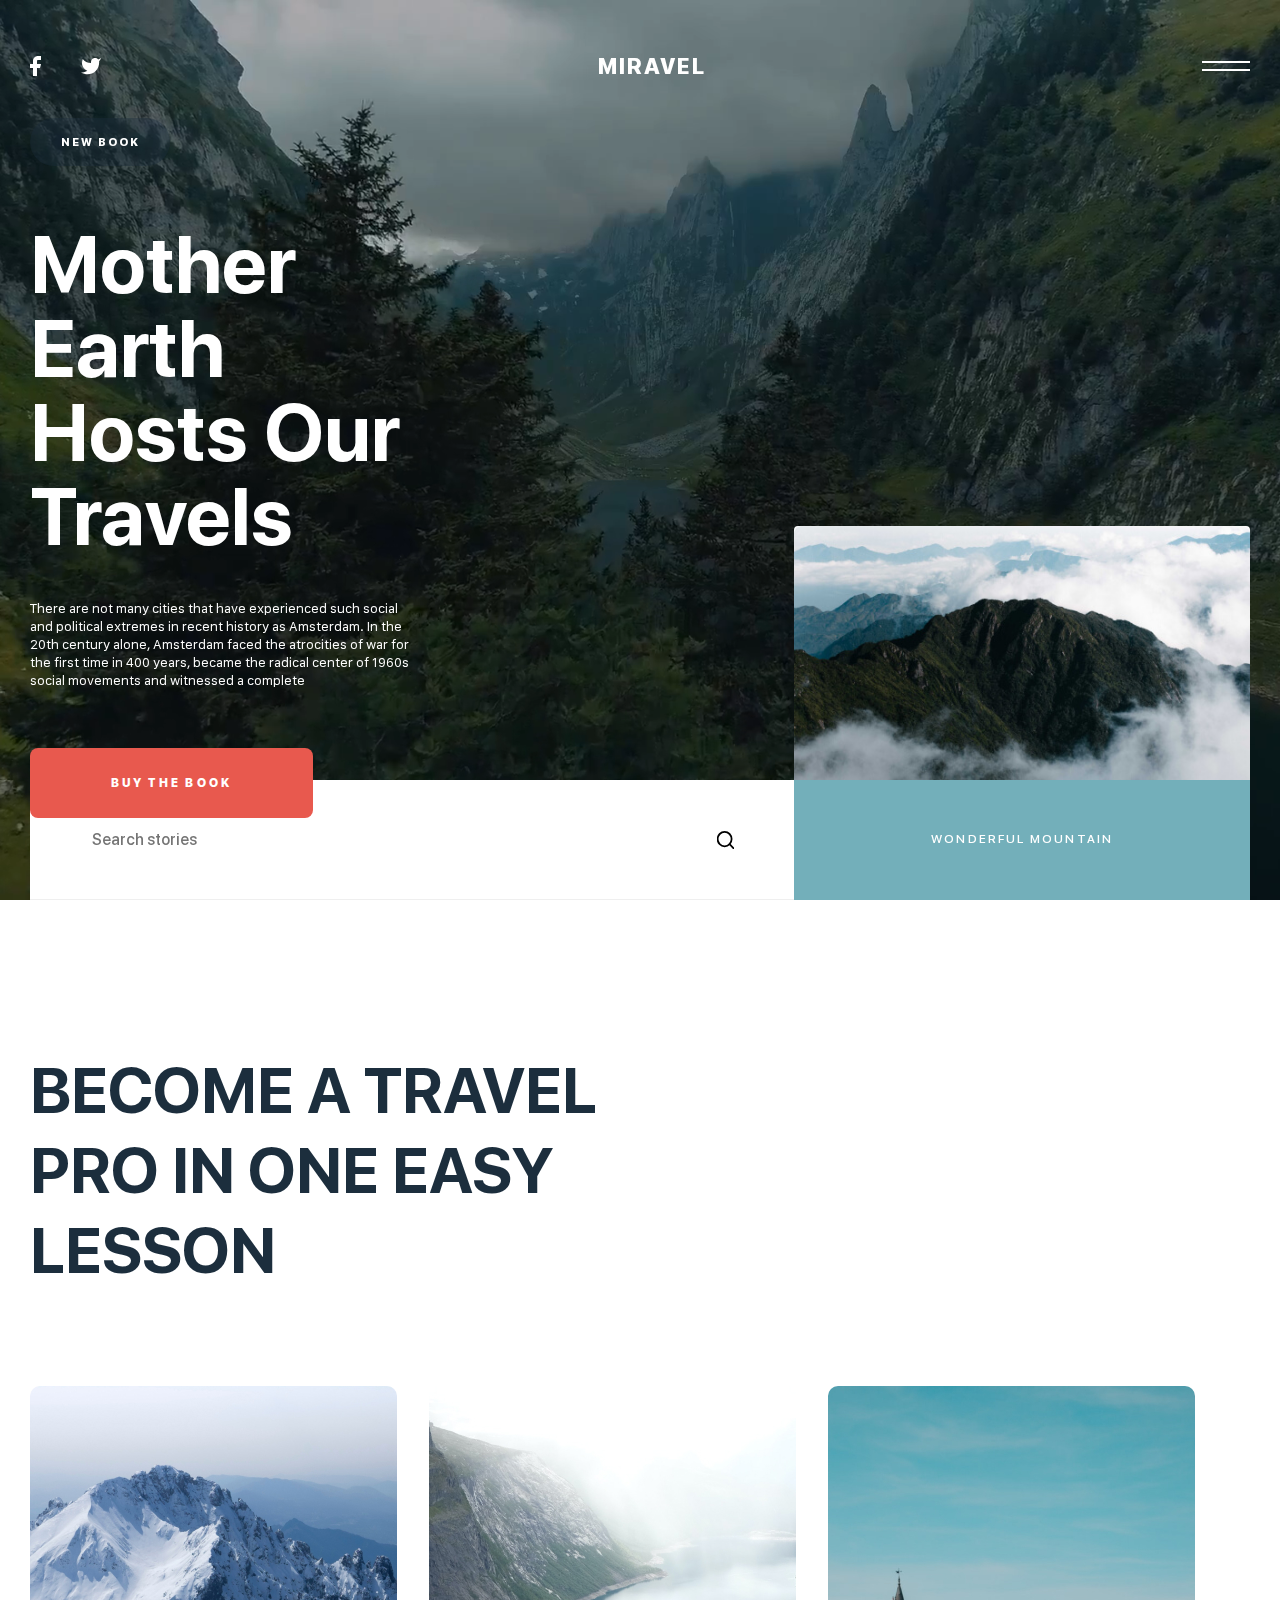
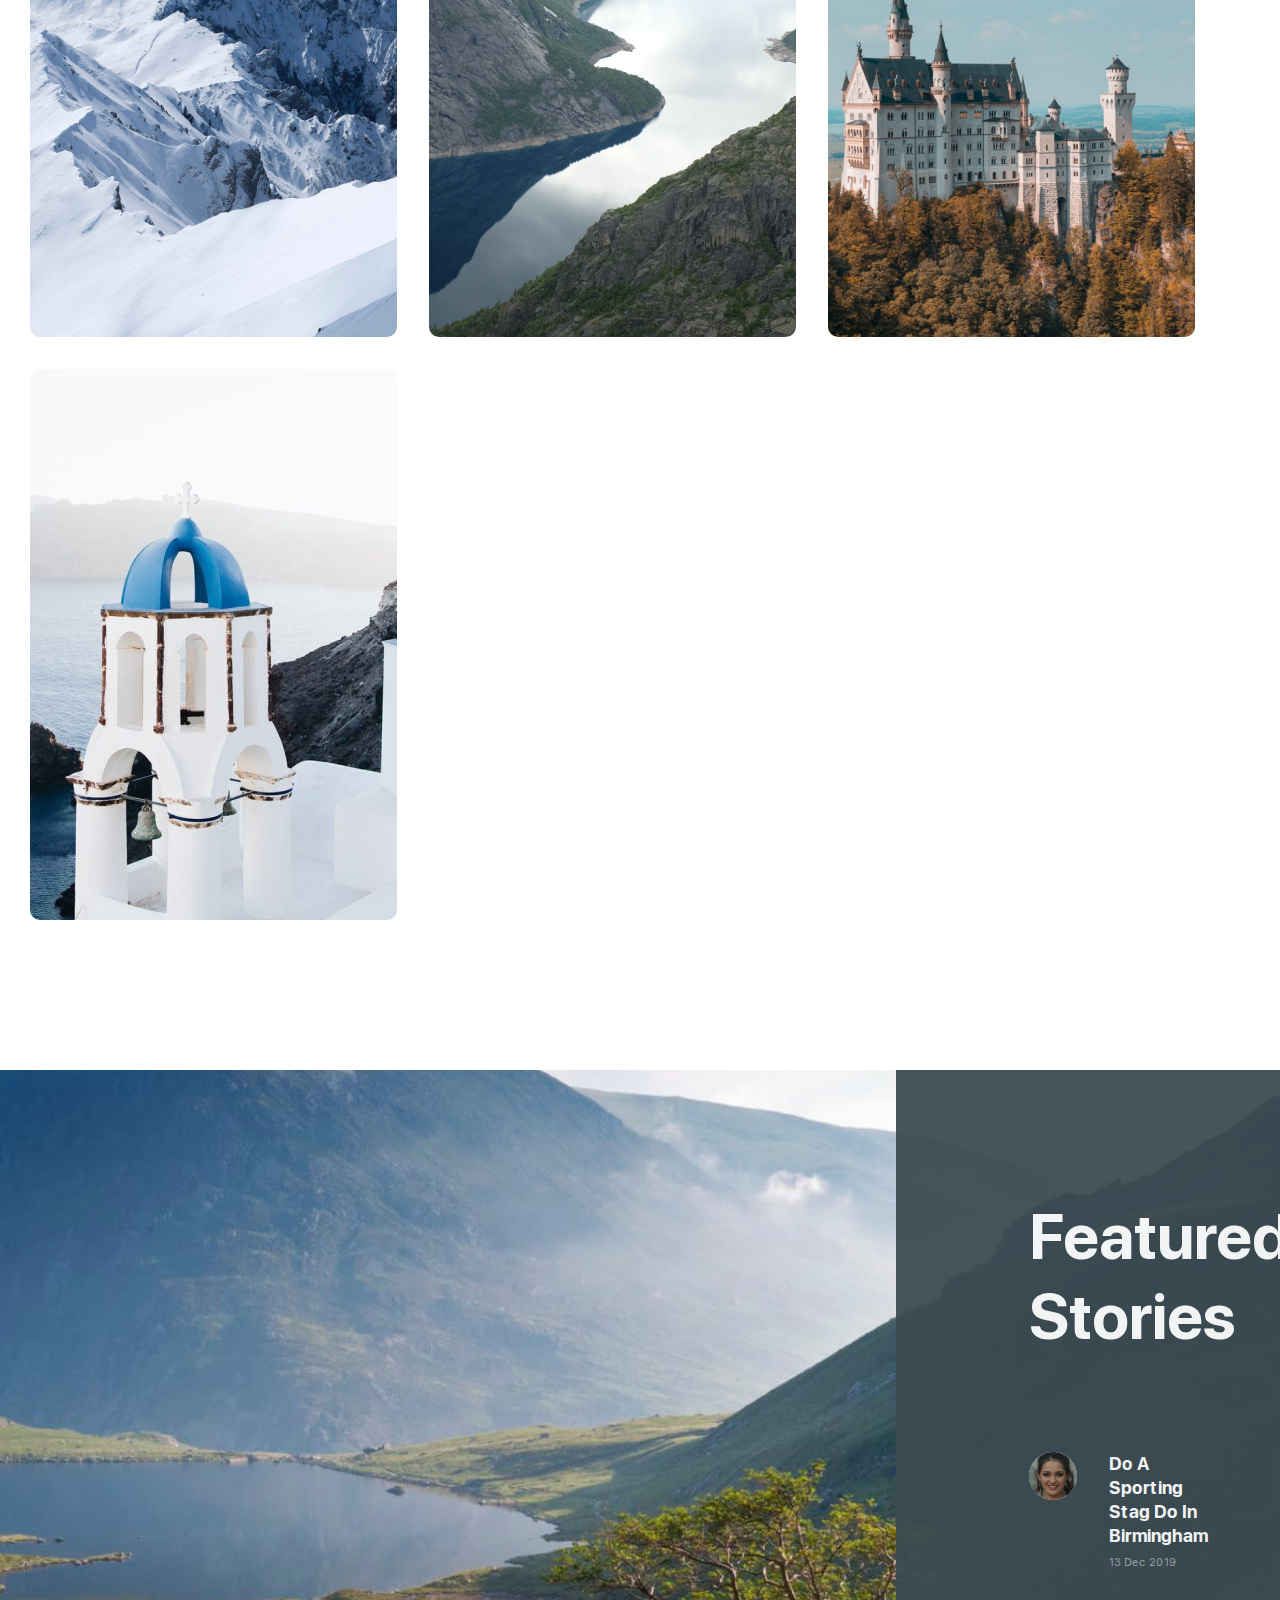
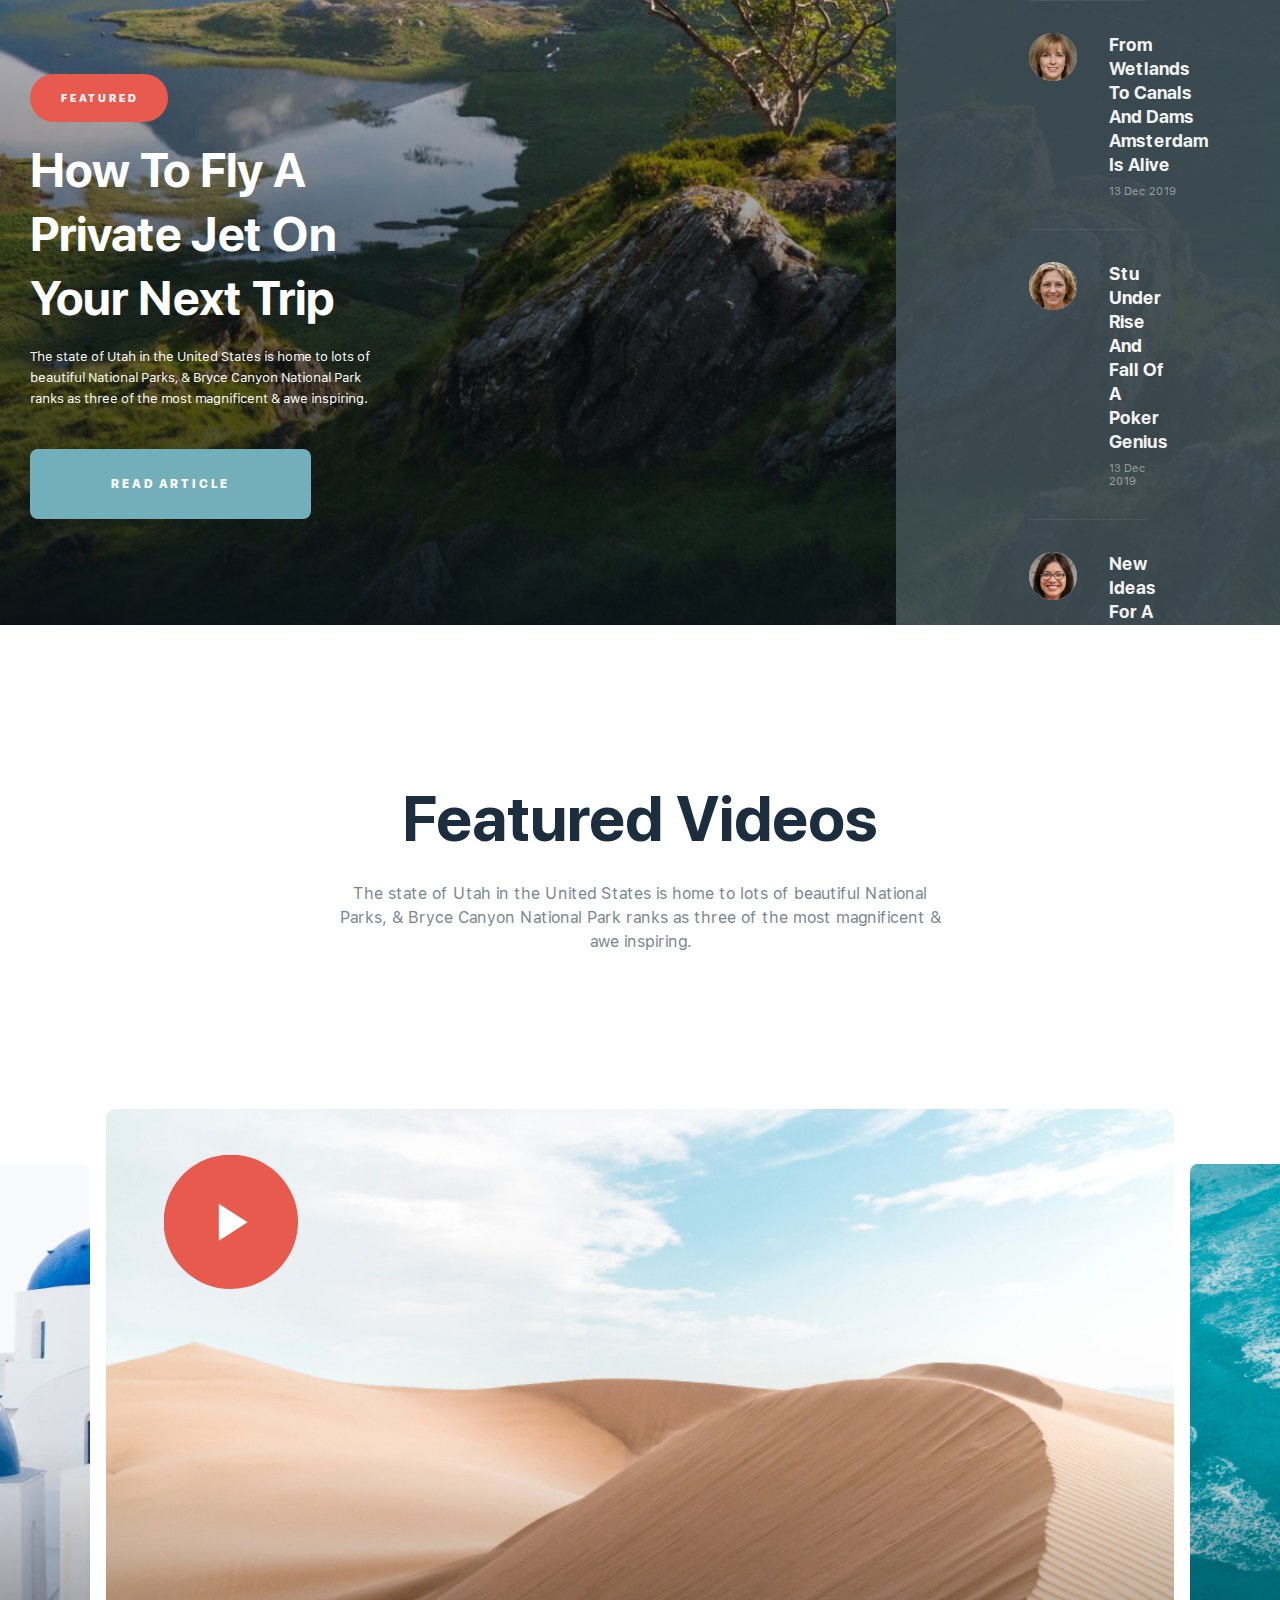
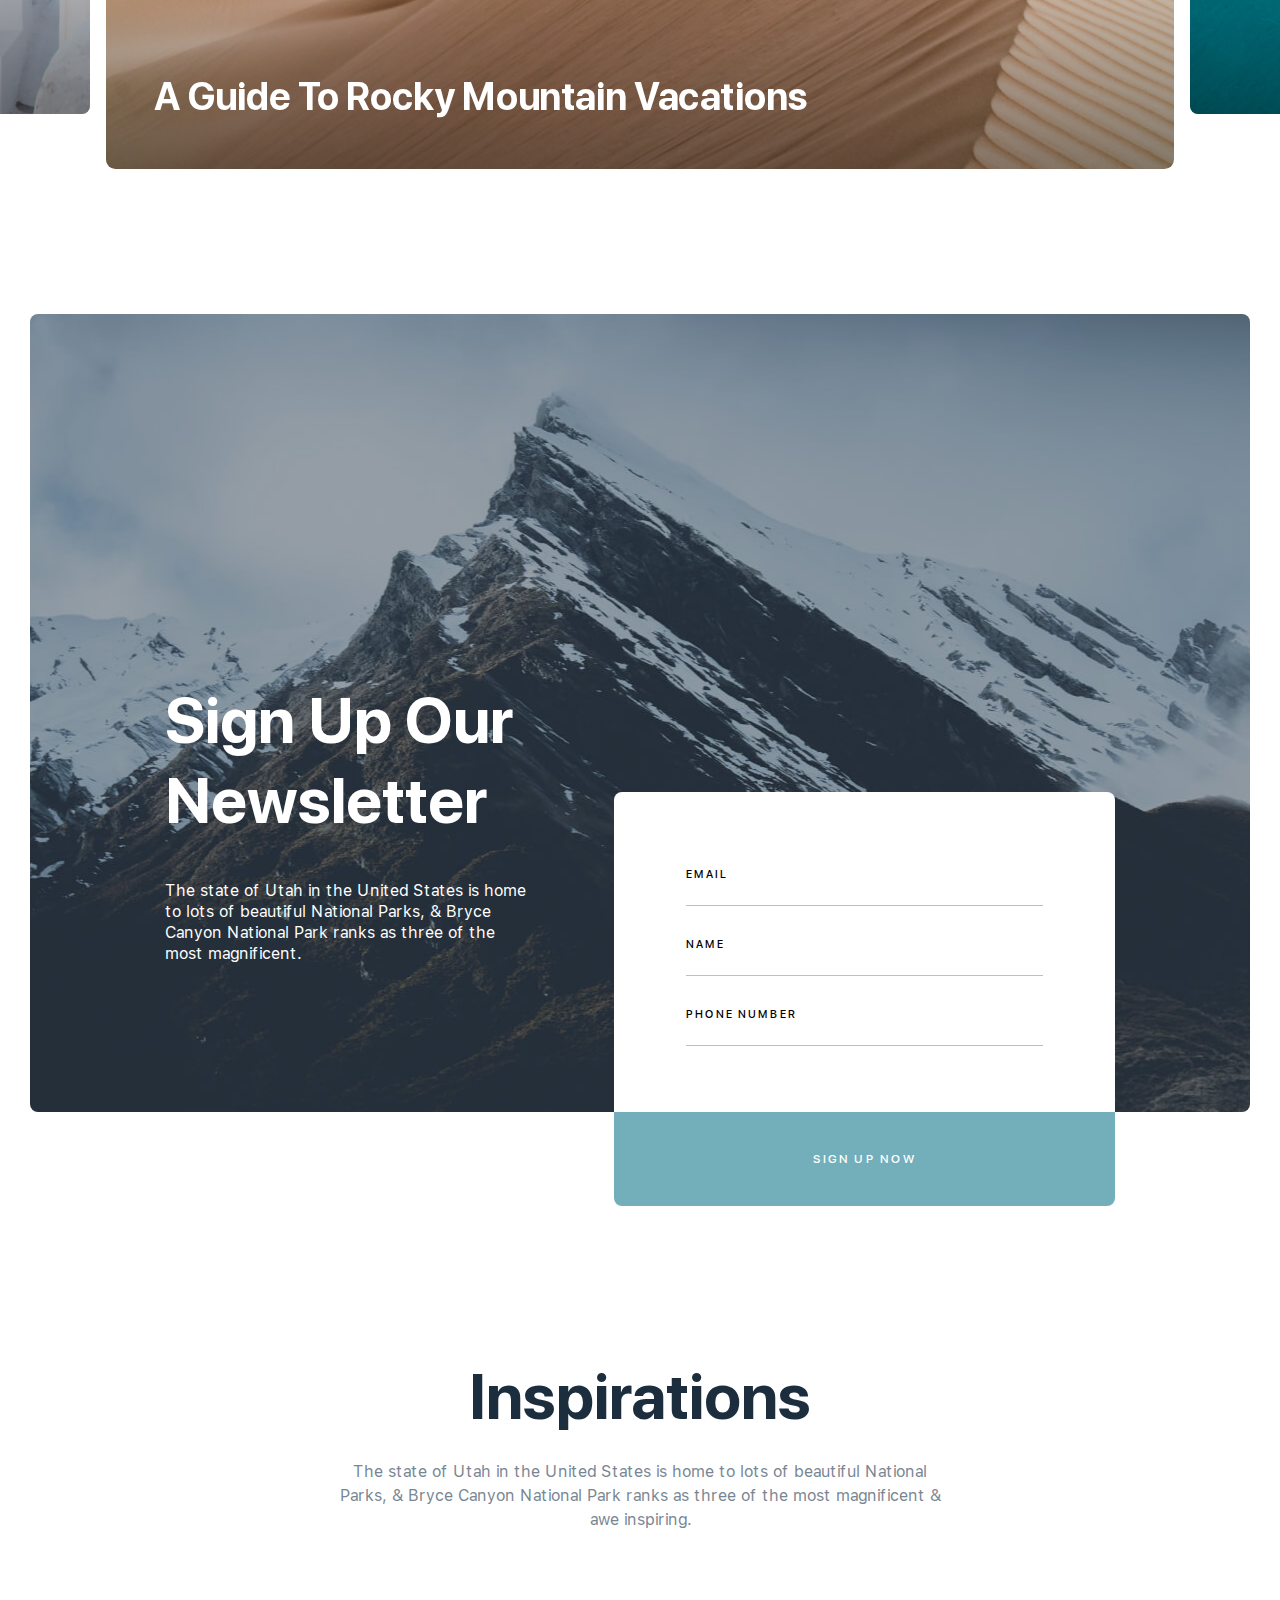
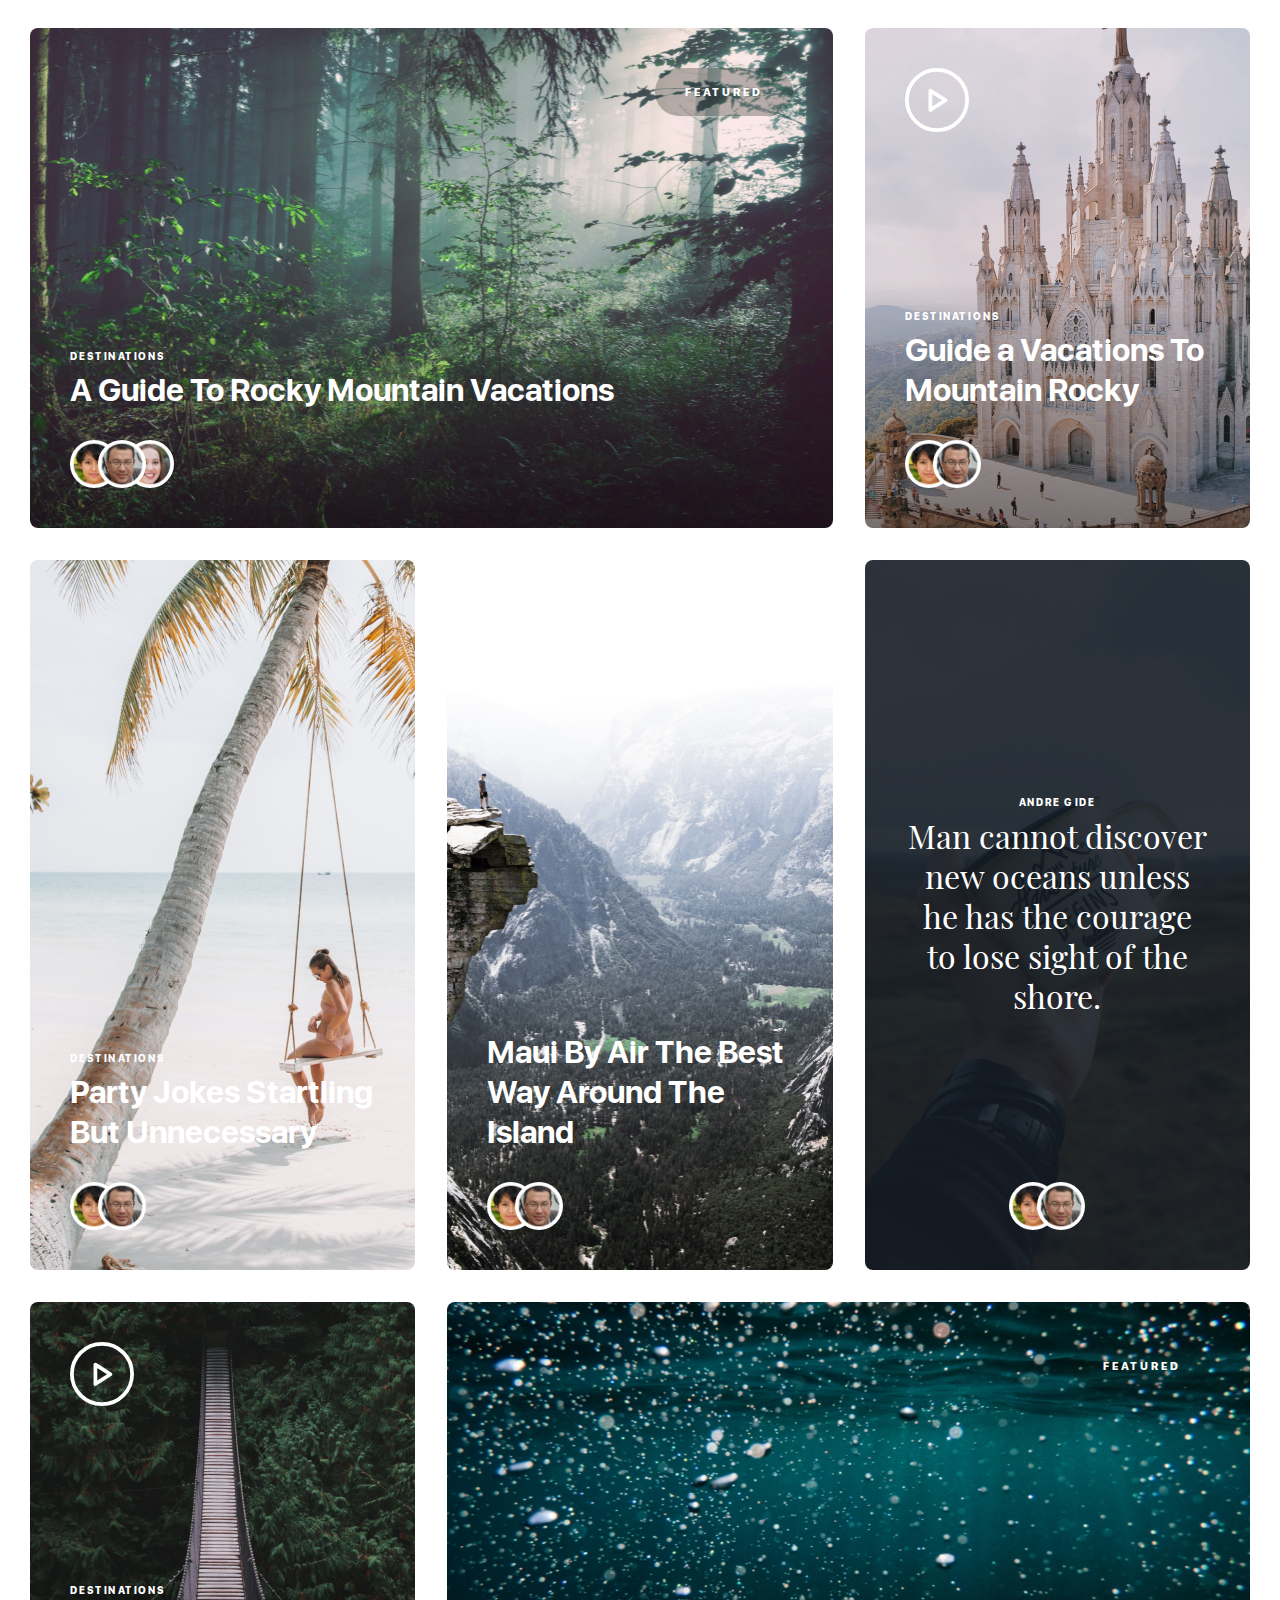
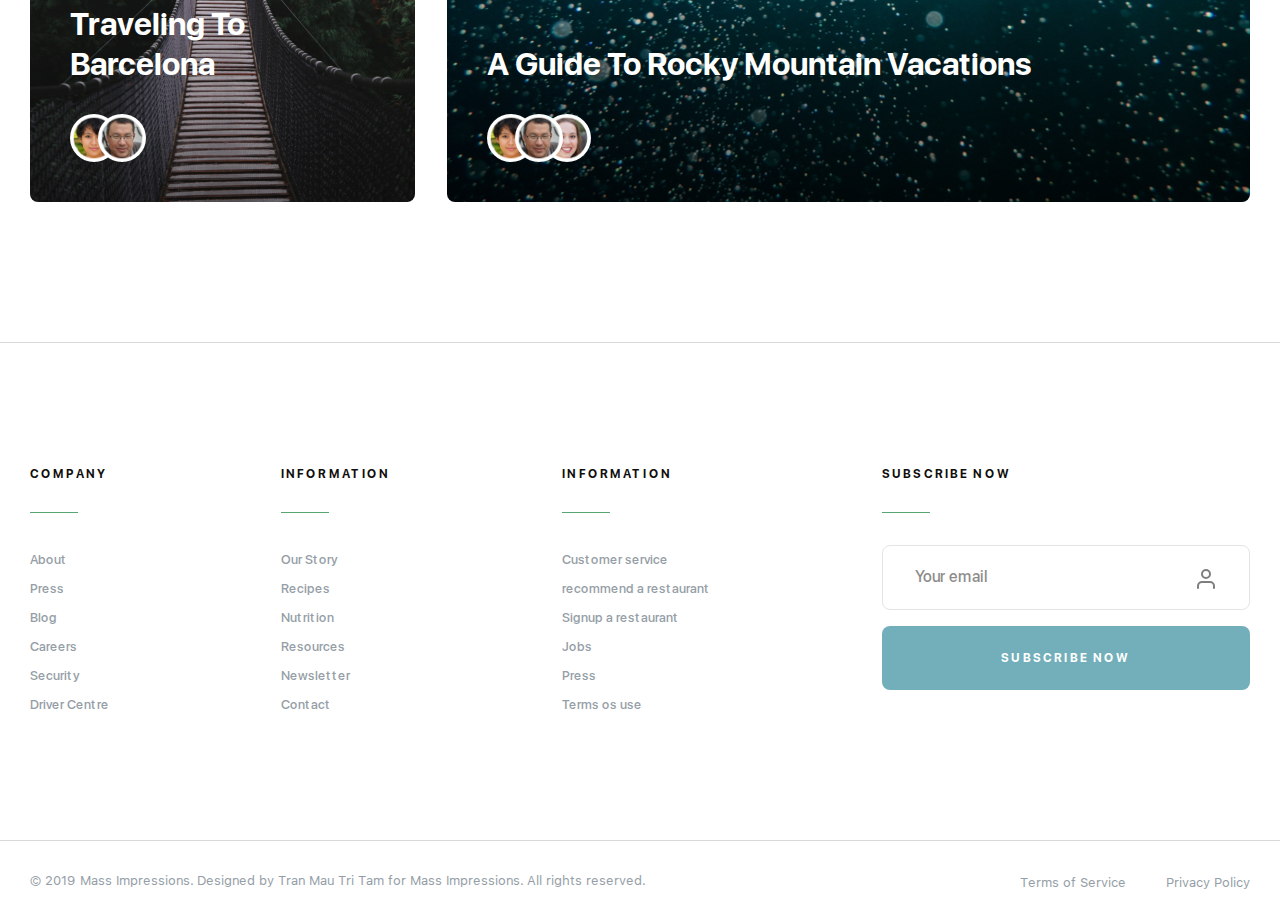
==== commit ed137f48: "Создано Меню, изменён задний фон 1 секции" ====
--- a/index.html
+++ b/index.html
@@ -8,6 +8,30 @@
     <link rel="stylesheet" href="scss/style.css" />
   </head>
   <body>
+    <div class="menu">
+      <div class="menu__nav">
+        <ul class="menu__list">
+          <li class="menu__item">
+            <a href="#Become" class="menu__link">Become A Travel</a>
+          </li>
+          <li class="menu__item">
+            <a href="#Stories" class="menu__link">Featured Stories</a>
+          </li>
+          <li class="menu__item">
+            <a href="#Videos" class="menu__link">Featured Videos</a>
+          </li>
+          <li class="menu__item">
+            <a href="#Newsletter" class="menu__link">Newsletter</a>
+          </li>
+          <li class="menu__item">
+            <a href="#Insp" class="menu__link">Inspirations</a>
+          </li>
+          <li class="menu__item">
+            <a href="#Contacts" class="menu__link">Contacts</a>
+          </li>
+        </ul>
+      </div>
+    </div>
     <header class="header-section">
       <div class="header-section__container container">
         <div class="header-section__social social">
@@ -17,14 +41,42 @@
                 href="#"
                 class="social__link social__link_fb"
                 aria-label="to go FaceBook"
-              ></a>
+                ><svg
+                  width="11"
+                  height="20"
+                  viewBox="0 0 11 20"
+                  xmlns="http://www.w3.org/2000/svg"
+                >
+                  <path
+                    fill-rule="evenodd"
+                    clip-rule="evenodd"
+                    d="M11 0H8C5.23858 0 3 2.23858 3 5V8H0V12H3V20H7V12H10L11 8H7V5C7 4.44772 7.44772 4 8 4H11V0Z"
+                    fill="white"
+                  />
+                </svg>
+              </a>
             </li>
             <li class="social__item">
               <a
                 href="#"
                 class="social__link social__link_tw"
                 aria-label="to go Twitter"
-              ></a>
+              >
+                <svg
+                  width="20"
+                  height="17"
+                  viewBox="0 0 20 17"
+                  fill="none"
+                  xmlns="http://www.w3.org/2000/svg"
+                >
+                  <path
+                    fill-rule="evenodd"
+                    clip-rule="evenodd"
+                    d="M20 0.00932958C19.1294 0.6234 18.1656 1.09307 17.1455 1.40024C16.024 0.110728 14.2167 -0.341476 12.6201 0.267924C11.0234 0.877323 9.97709 2.41869 10 4.12751V5.0366C6.75515 5.12074 3.68366 3.57476 1.81818 0.91842C1.81818 0.91842 -1.81818 9.10024 6.36364 12.7366C4.49139 14.0075 2.26105 14.6447 0 14.5548C8.18182 19.1002 18.1818 14.5548 18.1818 4.10024C18.181 3.84701 18.1566 3.59442 18.1091 3.34569C19.0369 2.43069 19.6917 1.27543 20 0.00932958Z"
+                    fill="white"
+                  />
+                </svg>
+              </a>
             </li>
           </ul>
         </div>
@@ -37,6 +89,9 @@
     </header>
     <main class="main">
       <section class="section-first">
+        <video class="section-first__background-video" autoplay loop muted>
+          <source src="./videos/background-v.mp4" type="video/mp4" />
+        </video>
         <div class="section-first__container container">
           <a href="" class="section-first__upper-link upper-link">New Book</a>
           <h1 class="section-first__title">Mother Earth Hosts Our Travels</h1>
@@ -74,7 +129,7 @@
           </div>
         </div>
       </section>
-      <section class="section-second">
+      <section id="Become" class="section-second">
         <div class="section-second__container container">
           <h2 class="section-second__title title title_up">
             Become A Travel Pro In One Easy Lesson
@@ -115,7 +170,7 @@
           </div>
         </div>
       </section>
-      <section class="section-third">
+      <section id="Stories" class="section-third">
         <div class="section-third__container container">
           <div class="section-third__wrapper-left">
             <a
@@ -178,7 +233,7 @@
           </div>
         </div>
       </section>
-      <section class="section-fourth">
+      <section id="Videos" class="section-fourth">
         <div class="section-fourth__container container">
           <h2 class="section-fourth__title title">Featured Videos</h2>
           <p class="section-fourth__subtitle subtitle">
@@ -204,7 +259,7 @@
           </div>
         </div>
       </section>
-      <section class="section-five">
+      <section id="Newsletter" class="section-five">
         <div class="section-five__container container">
           <div class="section-five__box-text">
             <h2 class="section-five__title">Sign Up Our Newsletter</h2>
@@ -238,7 +293,7 @@
           </form>
         </div>
       </section>
-      <section class="section-six">
+      <section id="Insp" class="section-six">
         <div class="section-six__container container">
           <h2 class="section-six__title title">Inspirations</h2>
           <p class="section-six__subtitle subtitle">
@@ -320,7 +375,7 @@
         </div>
       </section>
     </main>
-    <footer class="section-footer">
+    <footer id="Contacts" class="section-footer">
       <div class="section-footer__container container">
         <nav class="section-footer__column-nav">
           <h2 class="section-footer__title">Company</h2>
--- a/scss/style.css
+++ b/scss/style.css
@@ -341,6 +341,7 @@
 
 html {
   box-sizing: border-box;
+  scroll-behavior: smooth;
 }
 
 *,
@@ -383,6 +384,7 @@
 
 img {
   max-width: 100%;
+  display: block;
 }
 
 button {
@@ -479,18 +481,26 @@
   transition: scale 0.3s ease-in-out;
 }
 .social__link:hover {
+  scale: 1.2;
   transition: scale 0.3s ease-in-out;
-  scale: 1.2;
 }
 .social__link_fb {
-  background-image: url(../img/fb.svg);
   height: 20px;
   width: 11px;
+  transition: fill 0.3s ease-in-out;
+}
+.social__link_fb:hover svg path {
+  fill: #7d99d3;
+  transition: fill 0.3s ease-in-out;
 }
 .social__link_tw {
-  background-image: url(../img/tw.svg);
   height: 17px;
   width: 20px;
+  transition: fill 0.3s ease-in-out;
+}
+.social__link_tw:hover svg path {
+  fill: #00acee;
+  transition: fill 0.3s ease-in-out;
 }
 
 .logo {
@@ -554,6 +564,85 @@
   transform: translateY(4px);
 }
 
+.menu {
+  position: fixed;
+  top: -100%;
+  left: 0;
+  height: 100%;
+  width: 100%;
+  z-index: 10;
+  background-color: rgba(28, 46, 61, 0.8);
+  background-image: linear-gradient(135deg, rgba(25, 41, 52, 0.8) 0%, rgba(0, 0, 0, 0.8) 100%);
+  backdrop-filter: blur(5px);
+  opacity: 0;
+  transition: all 0.5s ease-in-out;
+}
+.menu_active {
+  transition: all 0.5s ease-in-out;
+  top: 0;
+  opacity: 1;
+}
+.menu__nav {
+  height: 100%;
+  width: 100%;
+}
+.menu__list {
+  height: 100%;
+  width: 100%;
+  display: flex;
+  align-items: center;
+  justify-content: center;
+  flex-direction: column;
+  color: #fff;
+}
+.menu__item {
+  margin-bottom: 40px;
+  position: relative;
+  transition: scale 0.2s ease-in-out;
+}
+.menu__item::before {
+  content: url(../img/right-arrow-svgrepo-com.svg);
+  width: 30px;
+  height: 30px;
+  position: absolute;
+  top: 50%;
+  transform: translateY(-50%);
+  left: -75px;
+  opacity: 0;
+  transition: all 0.2s ease-in-out;
+}
+.menu__item::after {
+  content: url(../img/left-arrowhead-svgrepo-com.svg);
+  width: 30px;
+  height: 30px;
+  position: absolute;
+  top: 50%;
+  transform: translateY(-50%);
+  right: -75px;
+  opacity: 0;
+  transition: all 0.2s ease-in-out;
+}
+.menu__item:hover {
+  scale: 1.05;
+  transition: scale 0.2s ease-in-out;
+}
+.menu__item:hover::before {
+  left: -40px;
+  opacity: 1;
+  transition: all 0.2s ease-in-out;
+}
+.menu__item:hover::after {
+  right: -40px;
+  opacity: 1;
+  transition: all 0.2s ease-in-out;
+}
+.menu__link {
+  font-weight: 700;
+  font-size: 40px;
+  letter-spacing: 2px;
+  text-transform: uppercase;
+}
+
 .search {
   display: flex;
   align-items: center;
@@ -583,7 +672,6 @@
 }
 
 .main-slider__media img {
-  display: block;
   border-top-right-radius: 4px;
   border-top-left-radius: 4px;
 }
@@ -785,6 +873,11 @@
   color: #fff;
   padding: 40px 72px;
   background-color: #73afba;
+  transition: background-color 0.2s ease-in-out;
+}
+.form-sign__btn:hover {
+  background-color: #e8594e;
+  transition: background-color 0.2s ease-in-out;
 }
 
 /* переиспользуемые компоненты */
@@ -793,7 +886,7 @@
   position: absolute;
   top: 0px;
   left: 0px;
-  z-index: 10;
+  z-index: 5;
   width: 100%;
 }
 .header-section__container {
@@ -806,11 +899,14 @@
 .section-first {
   height: 100vh;
   min-height: 680px;
-  background-image: url(../img/first-bg.jpg);
-  background-position: center;
-  background-repeat: no-repeat;
-  background-size: cover;
   background-color: rgb(13, 40, 61);
+}
+.section-first__background-video {
+  height: 100%;
+  width: 100%;
+  object-fit: cover;
+  position: absolute;
+  background-position: center bottom;
 }
 .section-first__container {
   position: relative;
@@ -837,7 +933,7 @@
 }
 .section-first__subtitle {
   font-size: 14px;
-  line-height: 16px;
+  line-height: 18px;
   color: #fff;
   max-width: 32%;
   font-family: "SFCompact";
@@ -1209,6 +1305,12 @@
   position: absolute;
   top: 40px;
   right: 40px;
+  transition: all 0.2s ease-in-out;
+}
+.grid__upper-link:hover {
+  scale: 1.1;
+  transition: all 0.2s ease-in-out;
+  background: rgba(9, 14, 12, 0.7);
 }
 .grid__desc {
   font-size: 10px;
@@ -1246,6 +1348,11 @@
   position: absolute;
   top: 40px;
   left: 40px;
+  transition: scale 0.3s ease-in-out;
+}
+.grid__play:hover {
+  transition: scale 0.3s ease-in-out;
+  scale: 1.2;
 }
 .grid__box-avatars {
   display: flex;
@@ -1261,6 +1368,12 @@
   height: 48px;
   width: 48px;
   border-radius: 100px;
+  transition: all 0.2s ease-in-out;
+}
+.grid__avatar-1:hover {
+  z-index: 2;
+  scale: 1.2;
+  transition: all 0.2s ease-in-out;
 }
 .grid__avatar-2 {
   background-image: url(../img/avatar-2.jpg);
@@ -1272,6 +1385,12 @@
   border-radius: 100px;
   transform: translateX(-20px);
   z-index: 1;
+  transition: all 0.2s ease-in-out;
+}
+.grid__avatar-2:hover {
+  z-index: 2;
+  scale: 1.2;
+  transition: all 0.2s ease-in-out;
 }
 .grid__avatar-3 {
   background-image: url(../img/avatar-3.jpg);
@@ -1282,6 +1401,12 @@
   width: 48px;
   border-radius: 100px;
   transform: translateX(-40px);
+  transition: all 0.2s ease-in-out;
+}
+.grid__avatar-3:hover {
+  z-index: 2;
+  scale: 1.2;
+  transition: all 0.2s ease-in-out;
 }
 
 .section-footer {
@@ -1321,6 +1446,11 @@
   font-size: 13px;
   line-height: 29px;
   color: #959ea6;
+  transition: color 0.2s ease-in-out;
+}
+.section-footer__link:hover {
+  transition: color 0.2s ease-in-out;
+  color: #73afba;
 }
 .section-footer__form {
   display: flex;
@@ -1348,12 +1478,16 @@
   border: none;
   outline: none;
   border: 1px solid #e4e4e4;
+}
+.section-footer__field::placeholder {
+  color: #1b1916;
+  mix-blend-mode: normal;
+  opacity: 0.5;
   font-family: "SFProDisplay";
   font-weight: 500;
   font-size: 16px;
   line-height: 19px;
   letter-spacing: -0.2px;
-  mix-blend-mode: normal;
 }
 .section-footer__btn {
   padding: 25px 0;
@@ -1366,6 +1500,11 @@
   text-transform: uppercase;
   color: #fff;
   border-radius: 8px;
+  transition: scale 0.3s ease-in-out;
+}
+.section-footer__btn:hover {
+  transition: scale 0.3s ease-in-out;
+  scale: 1.1;
 }
 
 .footer-bottom {
@@ -1394,6 +1533,11 @@
   font-size: 13px;
   line-height: 15px;
   color: #959ea6;
+  transition: color 0.2s ease-in-out;
+}
+.footer-bottom__link:hover {
+  transition: color 0.2s ease-in-out;
+  color: #73afba;
 }
 
 /* Медия запросы */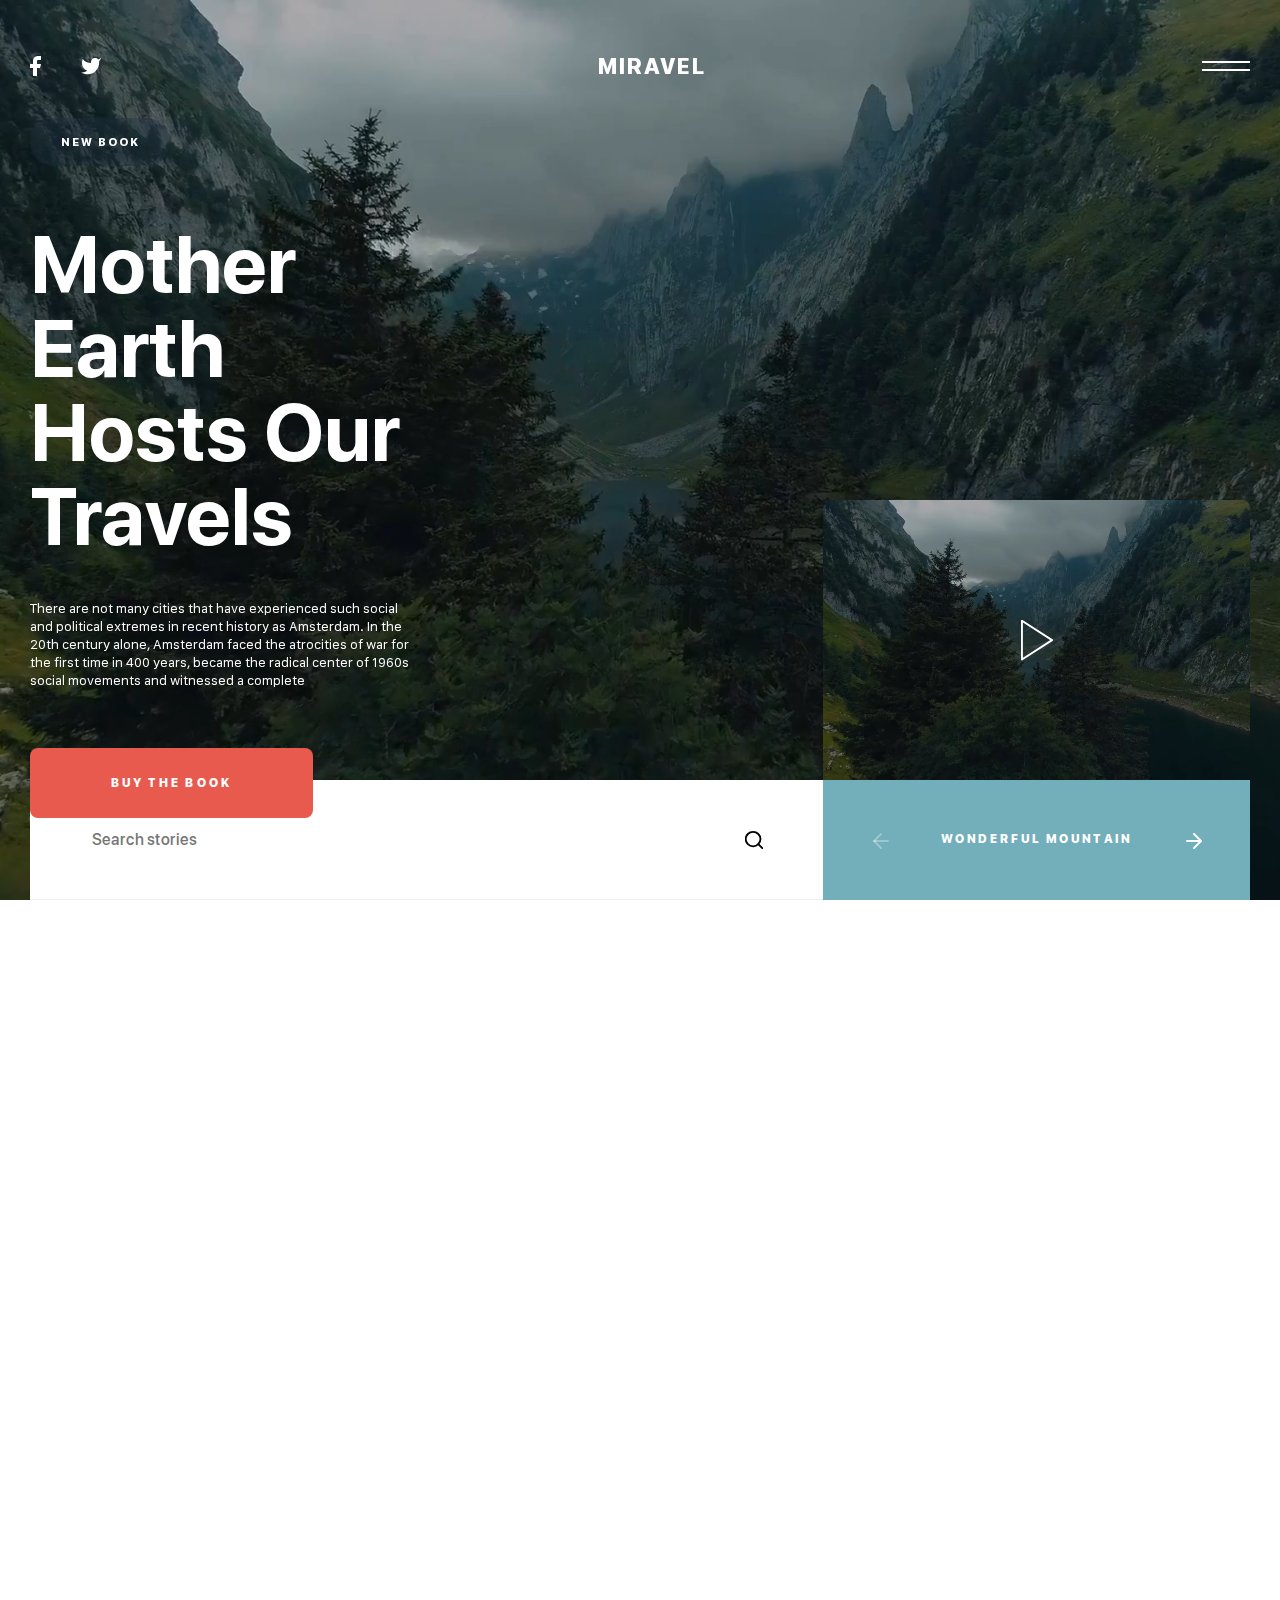
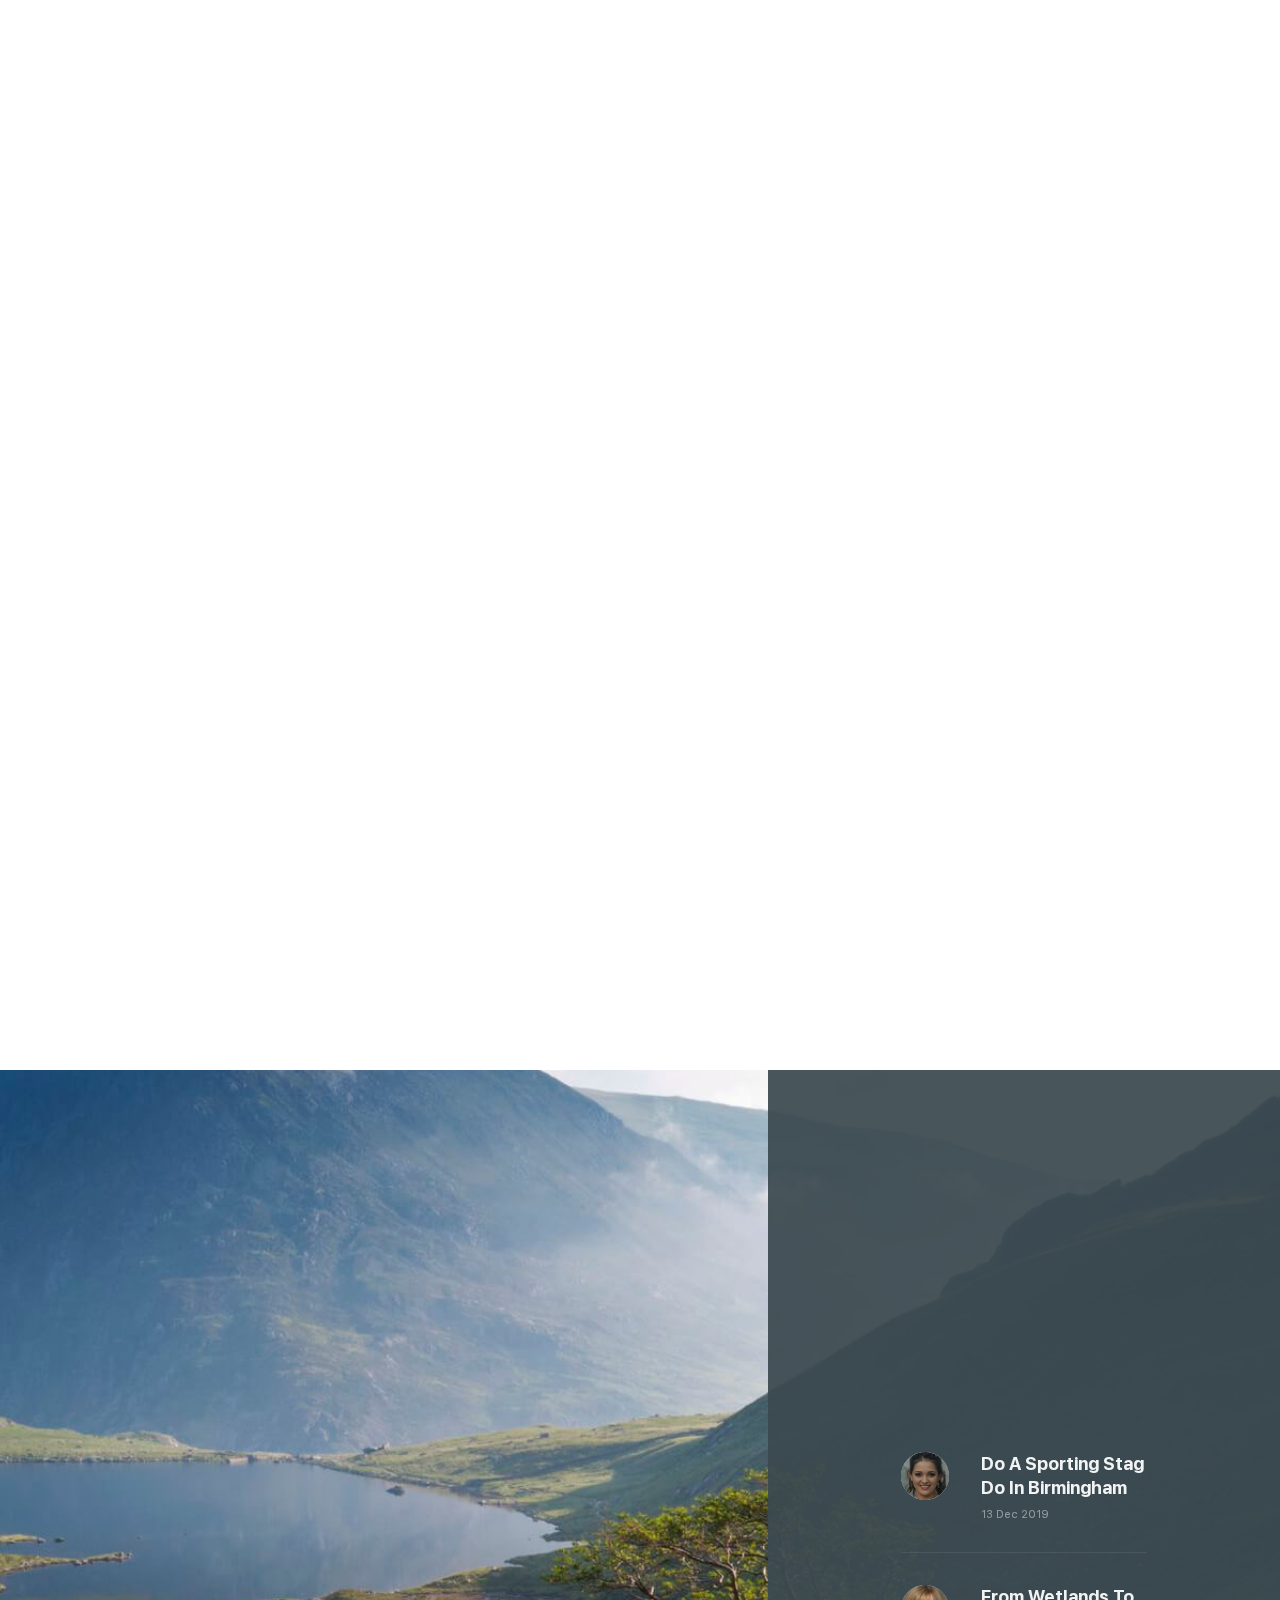
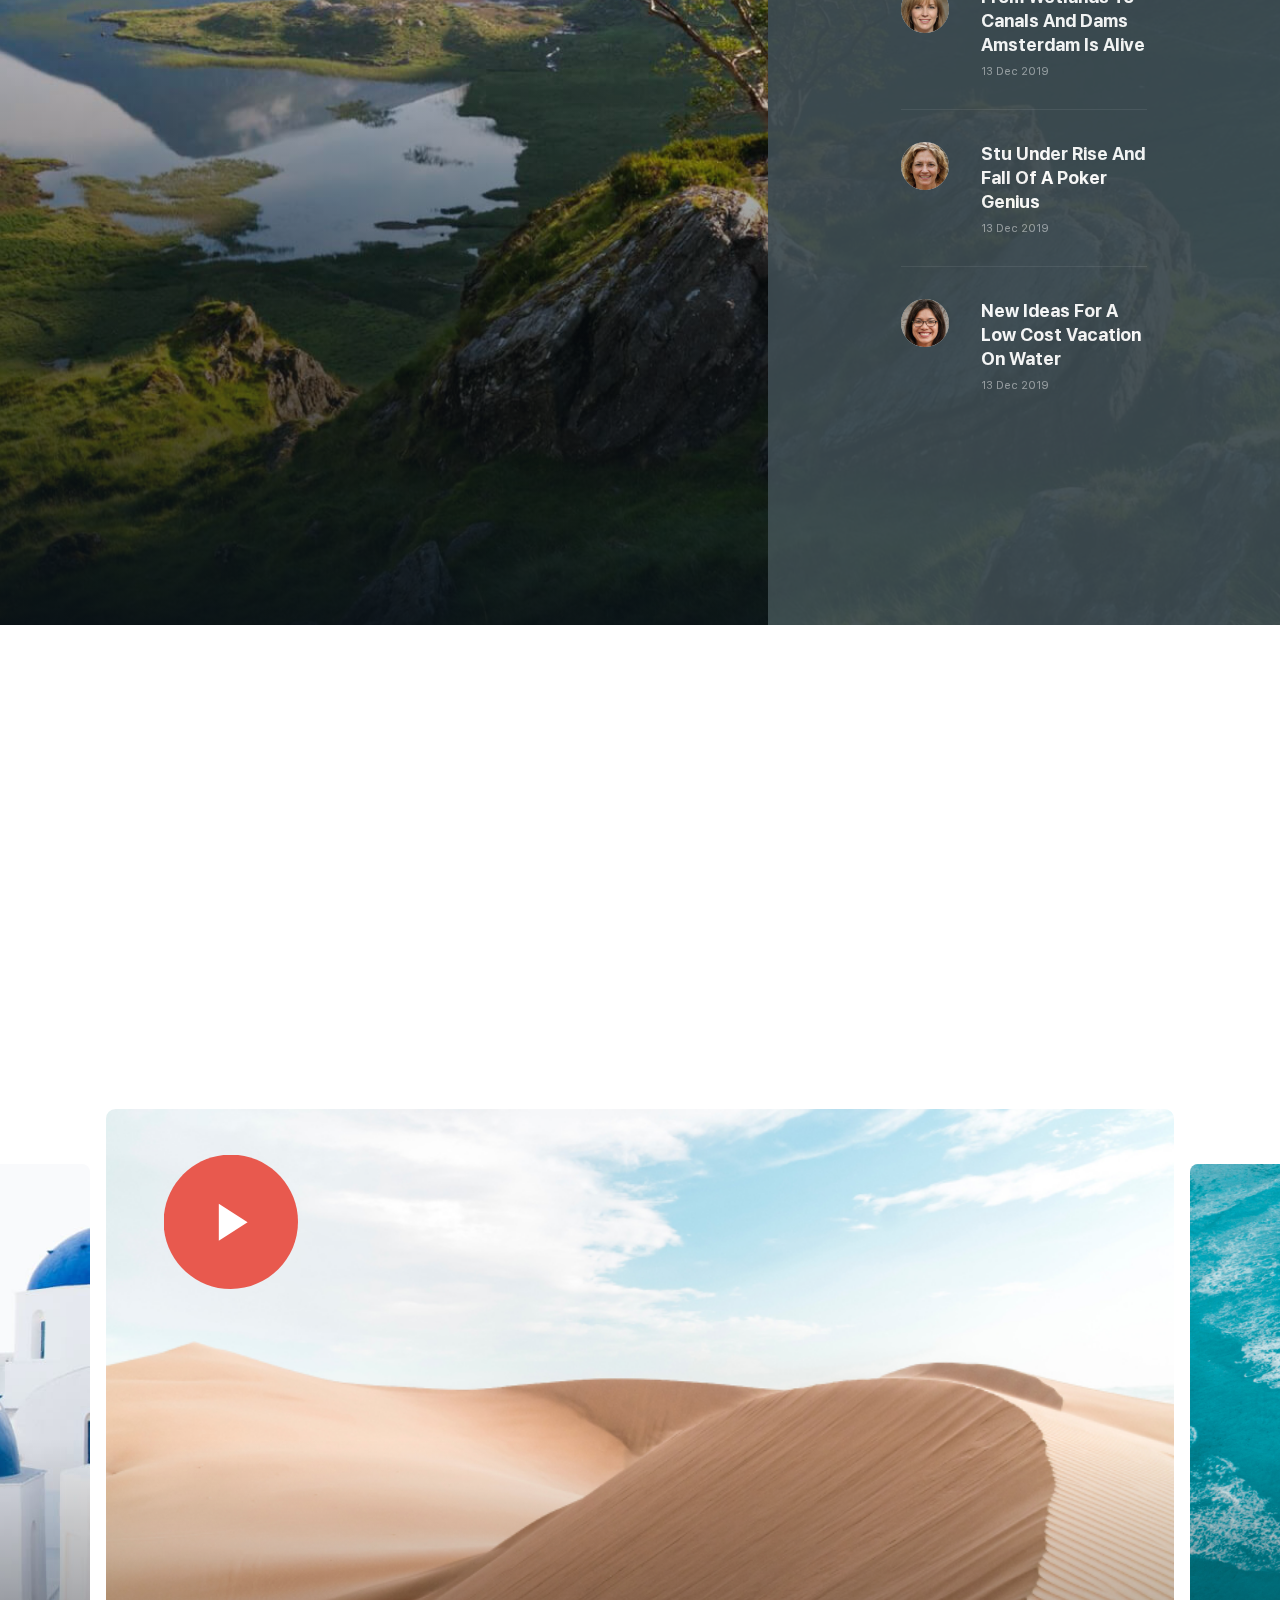
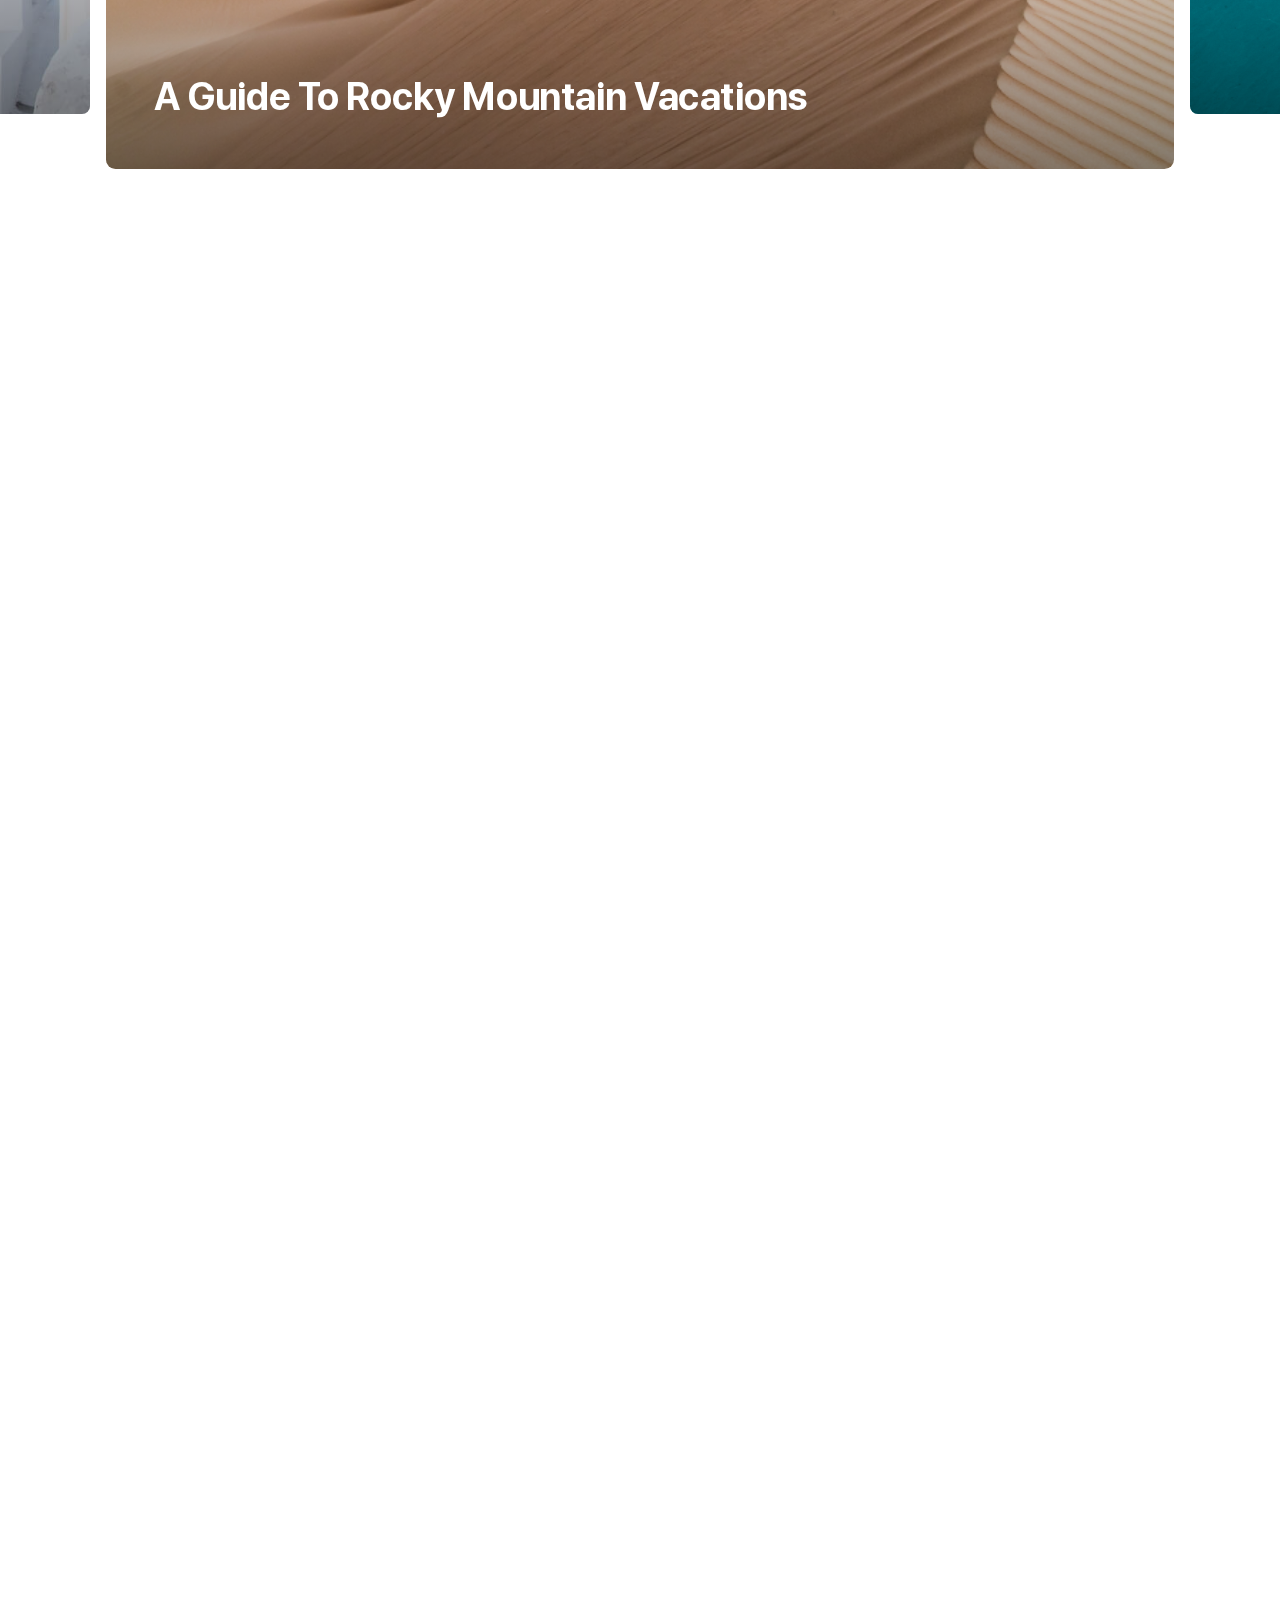
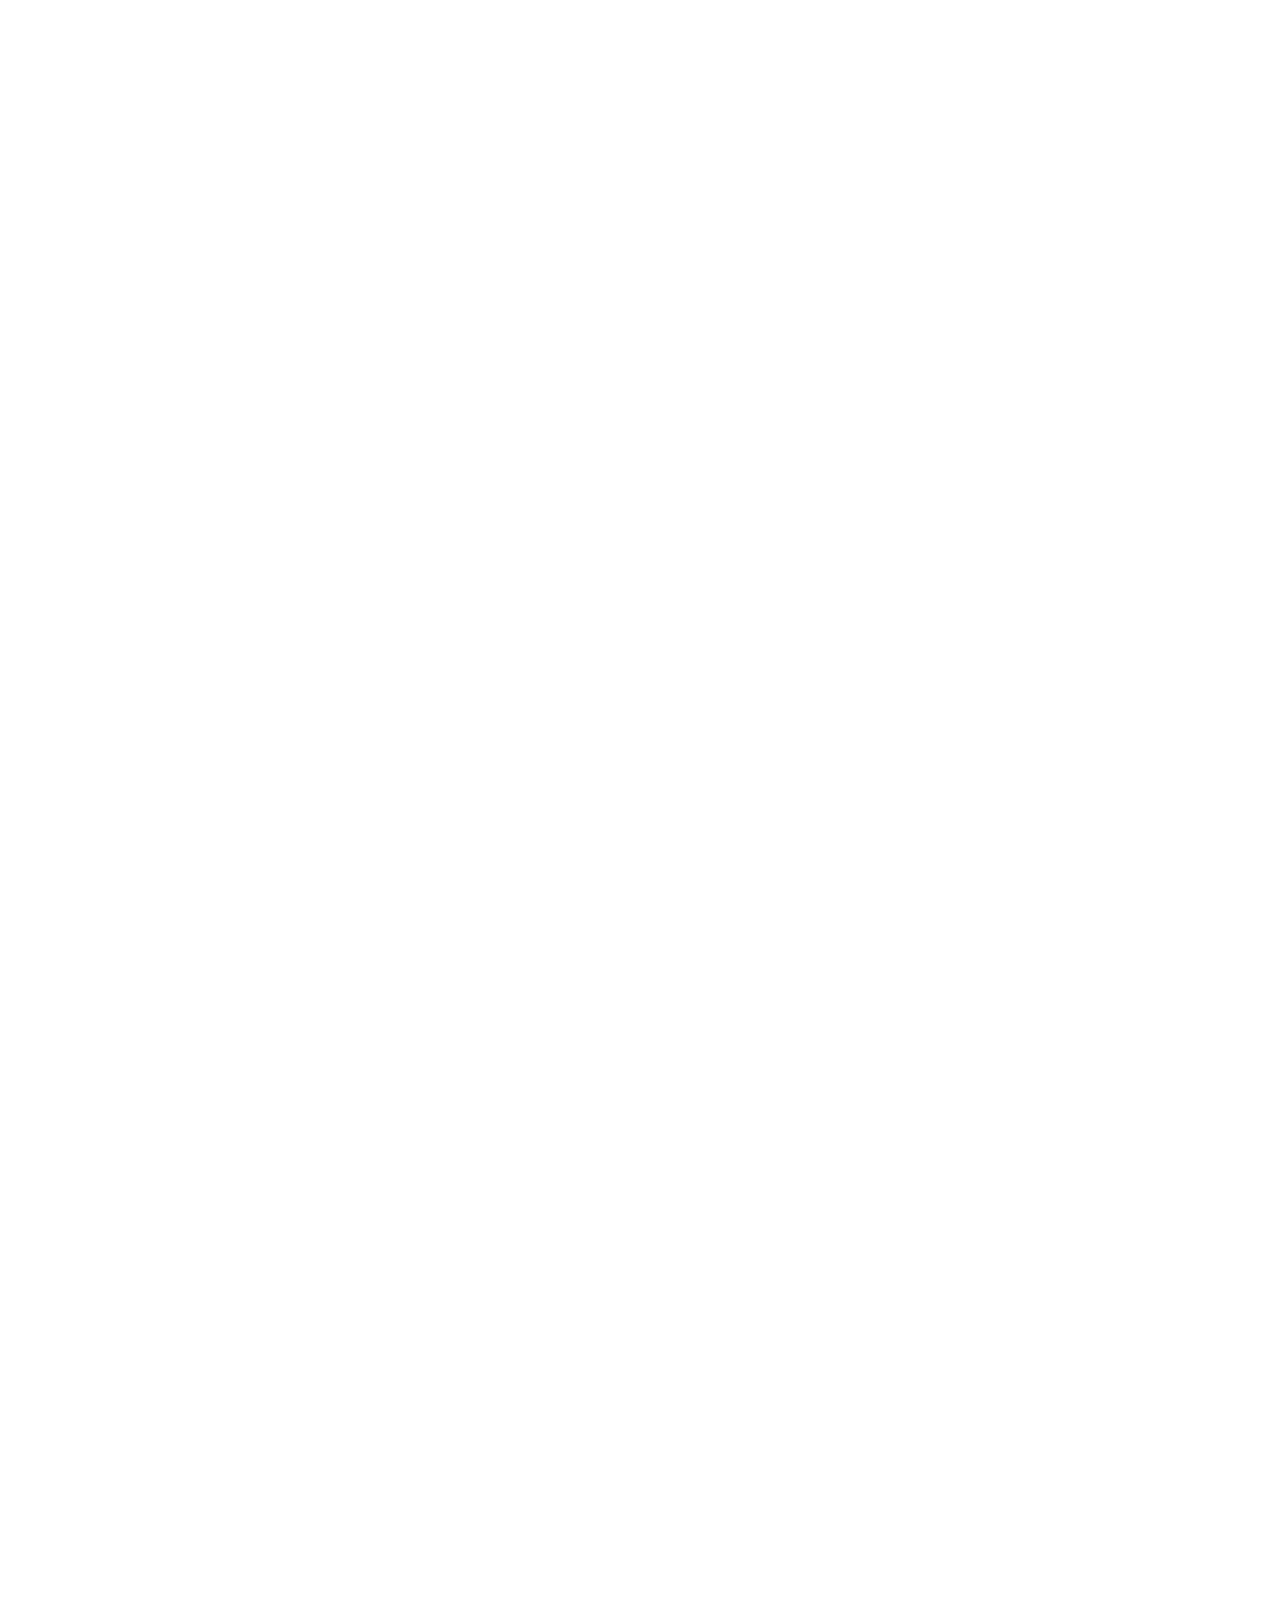
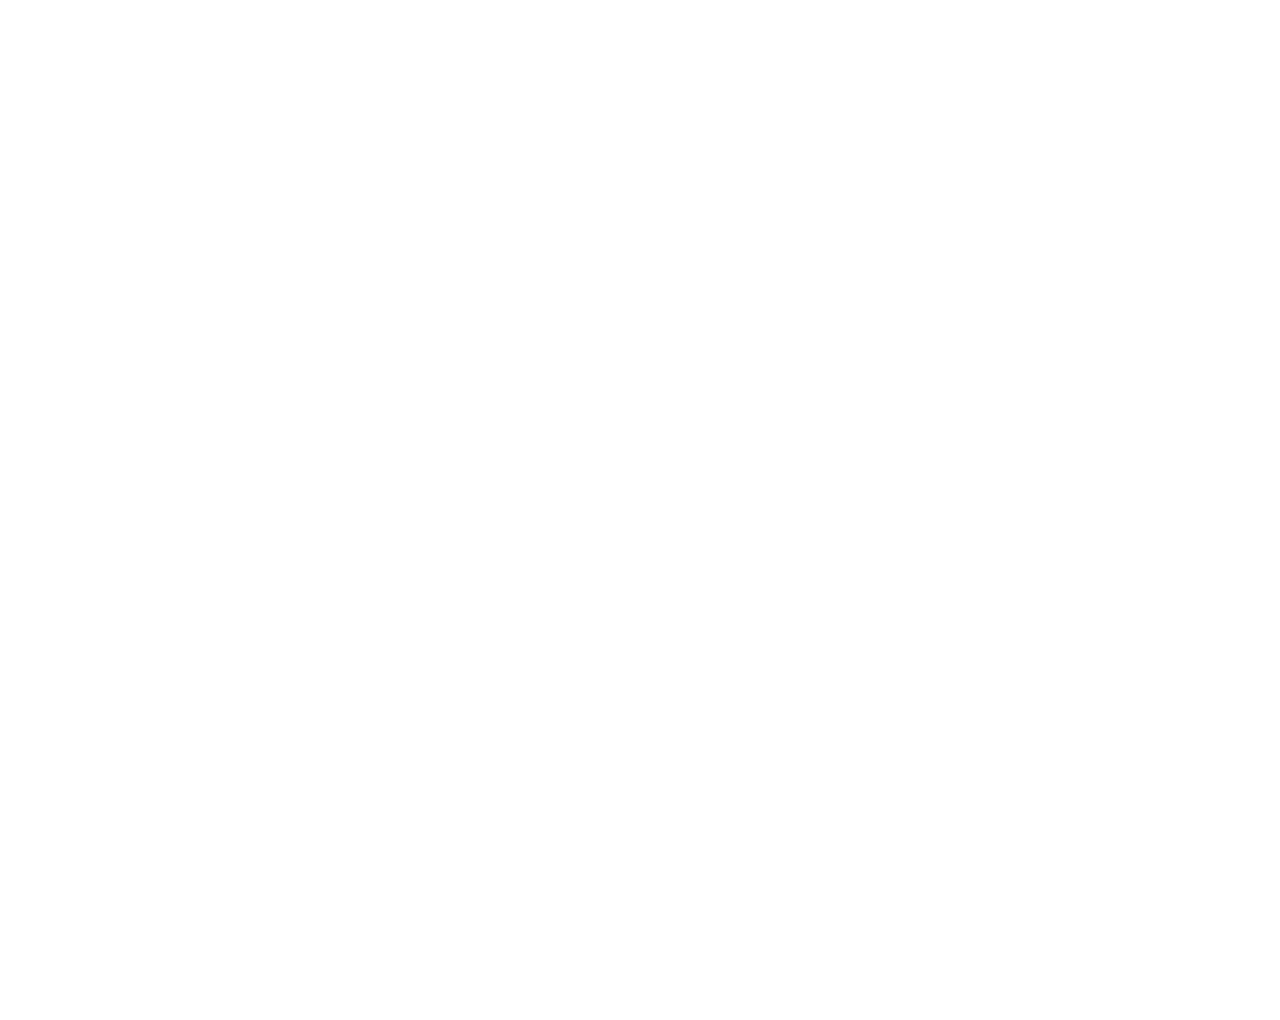
==== commit 8364c54d: "Добавлены анимации, начало адаптив. вёрстки" ====
--- a/index.html
+++ b/index.html
@@ -5,6 +5,7 @@
     <meta http-equiv="X-UA-Compatible" content="IE=edge" />
     <meta name="viewport" content="width=device-width, initial-scale=1.0" />
     <title>MiTravel</title>
+    <link href="https://unpkg.com/aos@2.3.1/dist/aos.css" rel="stylesheet" />
     <link rel="stylesheet" href="scss/style.css" />
   </head>
   <body>
@@ -32,7 +33,11 @@
         </ul>
       </div>
     </div>
-    <header class="header-section">
+    <header
+      class="header-section"
+      data-aos="fade-down"
+      data-aos-duration="2200"
+    >
       <div class="header-section__container container">
         <div class="header-section__social social">
           <ul class="social">
@@ -89,20 +94,51 @@
     </header>
     <main class="main">
       <section class="section-first">
-        <video class="section-first__background-video" autoplay loop muted>
+        <video
+          class="section-first__background-video section-first__background-video_active"
+          autoplay
+          loop
+          muted
+        >
           <source src="./videos/background-v.mp4" type="video/mp4" />
         </video>
+        <video class="section-first__background-video-2" autoplay loop muted>
+          <source src="./videos/background-v2.webm" type="video/webm" />
+        </video>
+
         <div class="section-first__container container">
-          <a href="" class="section-first__upper-link upper-link">New Book</a>
-          <h1 class="section-first__title">Mother Earth Hosts Our Travels</h1>
-          <p class="section-first__subtitle">
+          <a
+            href=""
+            class="section-first__upper-link upper-link"
+            data-aos="fade-up"
+            data-aos-duration="2200"
+            >New Book</a
+          >
+          <h1
+            class="section-first__title"
+            data-aos="fade-up"
+            data-aos-duration="2200"
+          >
+            Mother Earth Hosts Our Travels
+          </h1>
+          <p
+            class="section-first__subtitle"
+            data-aos="fade-up"
+            data-aos-duration="2200"
+          >
             There are not many cities that have experienced such social and
             political extremes in recent history as Amsterdam. In the 20th
             century alone, Amsterdam faced the atrocities of war for the first
             time in 400 years, became the radical center of 1960s social
             movements and witnessed a complete
           </p>
-          <button class="section-first__btn button">Buy the book</button>
+          <button
+            class="section-first__btn button"
+            data-aos="fade-up"
+            data-aos-duration="2200"
+          >
+            Buy the book
+          </button>
           <div class="section-first__bottom">
             <form
               action="/"
@@ -116,26 +152,105 @@
               />
               <button class="search__btn"></button>
             </form>
-            <div class="section-first__slider main-slider">
-              <div class="main-slider__slide">
-                <div class="main-slider__media">
-                  <img src="./img/slider-1.jpg" alt="mountain" />
+            <div class="section-first__main-slider main-slider">
+              <div class="main-slider__slider-container swiper-container-1">
+                <div class="main-slider__wrapper swiper-wrapper">
+                  <div
+                    class="main-slider__slide_1 main-slider__slide swiper-slide"
+                  >
+                    <button
+                      class="main-slider__play main-slider__play_1"
+                    ></button>
+                  </div>
+                  <div
+                    class="main-slider__slide main-slider__slide_2 swiper-slide"
+                  >
+                    <button
+                      class="main-slider__play main-slider__play_2"
+                    ></button>
+                  </div>
                 </div>
-                <div class="main-slider__text">wonderful mountain</div>
-              </div>
-              <div class="main-slider__slide"></div>
-              <div class="main-slider__slide"></div>
+              </div>
+              <div class="main-slider__text-box-sliders">
+                <button class="main-slider__btn-left">
+                  <svg
+                    width="16"
+                    height="16"
+                    viewBox="0 0 16 16"
+                    fill="none"
+                    xmlns="http://www.w3.org/2000/svg"
+                  >
+                    <path
+                      d="M15 8H1"
+                      stroke="white"
+                      stroke-width="2"
+                      stroke-linecap="round"
+                      stroke-linejoin="round"
+                    />
+                    <path
+                      d="M8 15L1 8L8 1"
+                      stroke="white"
+                      stroke-width="2"
+                      stroke-linecap="round"
+                      stroke-linejoin="round"
+                    />
+                  </svg>
+                </button>
+                <button class="main-slider__btn-right">
+                  <svg
+                    width="16"
+                    height="16"
+                    viewBox="0 0 16 16"
+                    fill="none"
+                    xmlns="http://www.w3.org/2000/svg"
+                  >
+                    <path
+                      d="M1 8H15"
+                      stroke="white"
+                      stroke-width="2"
+                      stroke-linecap="round"
+                      stroke-linejoin="round"
+                    />
+                    <path
+                      d="M8 1L15 8L8 15"
+                      stroke="white"
+                      stroke-width="2"
+                      stroke-linecap="round"
+                      stroke-linejoin="round"
+                    />
+                  </svg>
+                </button>
+                <div class="swiper-container-text">
+                  <div class="main-slider__text-sliders swiper-wrapper">
+                    <div class="swiper-slide main-slider__text">
+                      wonderful mountain
+                    </div>
+                    <div class="swiper-slide main-slider__text">
+                      graceful waterfalls
+                    </div>
+                  </div>
+                </div>
+              </div>
             </div>
           </div>
         </div>
       </section>
       <section id="Become" class="section-second">
         <div class="section-second__container container">
-          <h2 class="section-second__title title title_up">
+          <h2
+            class="section-second__title title title_up"
+            data-aos="fade-right"
+            data-aos-duration="2200"
+          >
             Become A Travel Pro In One Easy Lesson
           </h2>
           <div class="section-second__cart-box">
-            <div class="section-second__cart-item">
+            <div
+              class="section-second__cart-item"
+              data-aos="fade-up"
+              data-aos-duration="1000"
+              data-aos-anchor-placement="center-bottom"
+            >
               <img
                 class="section-second__img"
                 src="./img/become-1.jpg"
@@ -143,7 +258,12 @@
               />
               <p class="section-second__text">Vacation Home Rental Success</p>
             </div>
-            <div class="section-second__cart-item">
+            <div
+              class="section-second__cart-item"
+              data-aos="fade-up"
+              data-aos-duration="1500"
+              data-aos-anchor-placement="center-bottom"
+            >
               <img
                 class="section-second__img"
                 src="./img/become-2.jpg"
@@ -151,7 +271,12 @@
               />
               <p class="section-second__text">Success Home Rental Vacation</p>
             </div>
-            <div class="section-second__cart-item">
+            <div
+              class="section-second__cart-item"
+              data-aos="fade-up"
+              data-aos-duration="2000"
+              data-aos-anchor-placement="center-bottom"
+            >
               <img
                 class="section-second__img"
                 src="./img/become-3.jpg"
@@ -159,7 +284,12 @@
               />
               <p class="section-second__text">Home Vacation Rental Success</p>
             </div>
-            <div class="section-second__cart-item">
+            <div
+              class="section-second__cart-item"
+              data-aos="fade-up"
+              data-aos-duration="2500"
+              data-aos-anchor-placement="center-bottom"
+            >
               <img
                 class="section-second__img"
                 src="./img/become-4.jpg"
@@ -172,7 +302,12 @@
       </section>
       <section id="Stories" class="section-third">
         <div class="section-third__container container">
-          <div class="section-third__wrapper-left">
+          <div
+            class="section-third__wrapper-left"
+            data-aos="fade-up"
+            data-aos-duration="2000"
+            data-aos-anchor-placement="center-bottom"
+          >
             <a
               href="#"
               class="section-third__upper-link upper-link upper-link_orange"
@@ -191,7 +326,13 @@
             </button>
           </div>
           <div class="section-third__wrapper-right">
-            <h2 class="section-third__title-2">Featured Stories</h2>
+            <h2
+              class="section-third__title-2"
+              data-aos="fade-up"
+              data-aos-duration="2000"
+            >
+              Featured Stories
+            </h2>
             <div class="section-third__box-workers worker">
               <div class="worker__item">
                 <img src="./img/ava-1.jpg" alt="" class="worker__avatar" />
@@ -235,33 +376,53 @@
       </section>
       <section id="Videos" class="section-fourth">
         <div class="section-fourth__container container">
-          <h2 class="section-fourth__title title">Featured Videos</h2>
-          <p class="section-fourth__subtitle subtitle">
+          <h2
+            class="section-fourth__title title"
+            data-aos="fade-up"
+            data-aos-duration="2200"
+          >
+            Featured Videos
+          </h2>
+          <p
+            class="section-fourth__subtitle subtitle"
+            data-aos="fade-up"
+            data-aos-duration="2200"
+          >
             The state of Utah in the United States is home to lots of beautiful
             National Parks, & Bryce Canyon National Park ranks as three of the
             most magnificent & awe inspiring.
           </p>
         </div>
         <div class="section-fourth__slider-container slide-container">
-          <div class="swiper-wrapper">
-            <div class="swiper-slide slide-1">
-              <button class="swiper-slide__play"></button>
+          <div class="swiper-wrapper section-fourth__wrapper">
+            <div class="swiper-slide slide slide_1">
+              <button class="slide__play"></button>
               <p class="slide__text">A Guide To Rocky Mountain Vacations</p>
             </div>
-            <div class="swiper-slide slide-2">
-              <button class="swiper-slide__play"></button>
+            <div class="swiper-slide slide slide_2">
+              <button class="slide__play"></button>
               <p class="slide__text">Mountain A To Rocky Vacations Guide</p>
             </div>
-            <div class="swiper-slide slide-3">
-              <button class="swiper-slide__play"></button>
+            <div class="swiper-slide slide slide_3">
+              <button class="slide__play"></button>
               <p class="slide__text">Vacations Guide A To Rocky Mountain</p>
             </div>
           </div>
         </div>
       </section>
       <section id="Newsletter" class="section-five">
-        <div class="section-five__container container">
-          <div class="section-five__box-text">
+        <div
+          class="section-five__container container"
+          data-aos="fade-up"
+          data-aos-duration="2200"
+          data-aos-anchor-placement="top-bottom"
+        >
+          <div
+            class="section-five__box-text"
+            data-aos="fade-up"
+            data-aos-duration="2200"
+            data-aos-anchor-placement="center-bottom"
+          >
             <h2 class="section-five__title">Sign Up Our Newsletter</h2>
             <p class="section-five__text">
               The state of Utah in the United States is home to lots of
@@ -295,14 +456,31 @@
       </section>
       <section id="Insp" class="section-six">
         <div class="section-six__container container">
-          <h2 class="section-six__title title">Inspirations</h2>
-          <p class="section-six__subtitle subtitle">
+          <h2
+            class="section-six__title title"
+            data-aos="fade-up"
+            data-aos-duration="2200"
+            data-aos-anchor-placement="center-bottom"
+          >
+            Inspirations
+          </h2>
+          <p
+            class="section-six__subtitle subtitle"
+            data-aos="fade-up"
+            data-aos-duration="2200"
+            data-aos-anchor-placement="center-bottom"
+          >
             The state of Utah in the United States is home to lots of beautiful
             National Parks, & Bryce Canyon National Park ranks as three of the
             most magnificent & awe inspiring.
           </p>
           <div class="section-six__grid grid">
-            <div class="grid__item grid__item_big-row grid__item_img-1">
+            <div
+              class="grid__item grid__item_big-row grid__item_img-1"
+              data-aos="fade-up"
+              data-aos-duration="2200"
+              data-aos-anchor-placement="center-bottom"
+            >
               <a href="" class="grid__upper-link upper-link upper-link_black"
                 >featured</a
               >
@@ -314,7 +492,12 @@
                 <div class="grid__avatar-3"></div>
               </div>
             </div>
-            <div class="grid__item grid__item_img-2">
+            <div
+              class="grid__item grid__item_img-2"
+              data-aos="fade-up"
+              data-aos-duration="2200"
+              data-aos-anchor-placement="center-bottom"
+            >
               <button class="grid__play"></button>
               <p class="grid__desc">DESTINATIONS</p>
               <h3 class="grid__title">Guide a Vacations To Mountain Rocky</h3>
@@ -323,7 +506,12 @@
                 <div class="grid__avatar-2"></div>
               </div>
             </div>
-            <div class="grid__item grid__item_big-column grid__item_img-3">
+            <div
+              class="grid__item grid__item_big-column grid__item_img-3"
+              data-aos="fade-up"
+              data-aos-duration="1000"
+              data-aos-anchor-placement="center-bottom"
+            >
               <p class="grid__desc">DESTINATIONS</p>
               <h3 class="grid__title">Party Jokes Startling But Unnecessary</h3>
               <div class="grid__box-avatars">
@@ -331,7 +519,12 @@
                 <div class="grid__avatar-2"></div>
               </div>
             </div>
-            <div class="grid__item grid__item_big-column grid__item_img-4">
+            <div
+              class="grid__item grid__item_big-column grid__item_img-4"
+              data-aos="fade-up"
+              data-aos-duration="2000"
+              data-aos-anchor-placement="center-bottom"
+            >
               <h3 class="grid__title">
                 Maui By Air The Best Way Around The Island
               </h3>
@@ -340,7 +533,12 @@
                 <div class="grid__avatar-2"></div>
               </div>
             </div>
-            <div class="grid__item grid__item_big-column grid__item_img-5">
+            <div
+              class="grid__item grid__item_big-column grid__item_img-5"
+              data-aos="fade-up"
+              data-aos-duration="3000"
+              data-aos-anchor-placement="center-bottom"
+            >
               <p class="grid__desc">Andre Gide</p>
               <h3 class="grid__quote">
                 Man cannot discover new oceans unless he has the courage to lose
@@ -351,7 +549,12 @@
                 <div class="grid__avatar-2"></div>
               </div>
             </div>
-            <div class="grid__item grid__item_img-6">
+            <div
+              class="grid__item grid__item_img-6"
+              data-aos="fade-up"
+              data-aos-duration="2200"
+              data-aos-anchor-placement="center-bottom"
+            >
               <button class="grid__play"></button>
               <p class="grid__desc">DESTINATIONS</p>
               <h3 class="grid__title">Traveling To Barcelona</h3>
@@ -360,7 +563,12 @@
                 <div class="grid__avatar-2"></div>
               </div>
             </div>
-            <div class="grid__item grid__item_big-row grid__item_img-7">
+            <div
+              class="grid__item grid__item_big-row grid__item_img-7"
+              data-aos="fade-up"
+              data-aos-duration="2200"
+              data-aos-anchor-placement="center-bottom"
+            >
               <a href="" class="grid__upper-link upper-link upper-link_black"
                 >featured</a
               >
@@ -375,7 +583,13 @@
         </div>
       </section>
     </main>
-    <footer id="Contacts" class="section-footer">
+    <footer
+      id="Contacts"
+      class="section-footer"
+      data-aos="fade-up"
+      data-aos-duration="800"
+      data-aos-anchor-placement="center-bottom"
+    >
       <div class="section-footer__container container">
         <nav class="section-footer__column-nav">
           <h2 class="section-footer__title">Company</h2>
@@ -486,6 +700,7 @@
         </div>
       </div>
     </footer>
+    <script src="https://unpkg.com/aos@next/dist/aos.js"></script>
     <script src="./libs/swiper.min.js"></script>
     <script src="./js/main.js"></script>
   </body>
--- a/scss/style.css
+++ b/scss/style.css
@@ -400,13 +400,6 @@
 
 /* Сброс */
 @font-face {
-  font-family: "Helvetica";
-  src: url("../fonts/HelveticaNeue-Bold.woff2") format("woff2"), url("../fonts/HelveticaNeue-Bold.woff") format("woff");
-  font-display: swap;
-  font-weight: 700;
-  font-style: normal;
-}
-@font-face {
   font-family: "Playfair";
   src: url("../fonts/PlayfairDisplay-Regular.woff2") format("woff2"), url("../fonts/PlayfairDisplay-Regular.woff") format("woff");
   font-display: swap;
@@ -671,9 +664,26 @@
   height: 18px;
 }
 
-.main-slider__media img {
-  border-top-right-radius: 4px;
-  border-top-left-radius: 4px;
+.main-slider {
+  width: 32%;
+}
+.main-slider__text-box-sliders {
+  position: relative;
+  width: 100%;
+  height: 120px;
+}
+.main-slider__text-box-sliders .swiper-button-disabled {
+  cursor: not-allowed;
+}
+.main-slider__text-box-sliders .swiper-button-disabled svg > path {
+  stroke: rgba(255, 255, 255, 0.3);
+}
+.main-slider__text-box-sliders .swiper-button-disabled:hover {
+  scale: 1;
+}
+.main-slider__text-box-sliders .swiper-container-text {
+  width: 100%;
+  height: 100%;
 }
 .main-slider__text {
   display: flex;
@@ -683,9 +693,77 @@
   letter-spacing: 2.18182px;
   text-transform: uppercase;
   color: #fff;
+  font-weight: 800;
+  background-color: #73afba;
+}
+.main-slider__btn-right {
+  height: 14px;
+  width: 14px;
+  position: absolute;
+  top: 50%;
+  right: 50px;
+  transform: translateY(-50%);
+  transition: scale 0.2s ease-in-out;
+  z-index: 2;
+}
+.main-slider__btn-right:hover {
+  scale: 1.2;
+  transition: scale 0.2s ease-in-out;
+}
+.main-slider__btn-left {
+  height: 14px;
+  width: 14px;
+  position: absolute;
+  top: 50%;
+  left: 50px;
+  transform: translateY(-50%);
+  transition: scale 0.2s ease-in-out;
+  z-index: 2;
+}
+.main-slider__btn-left:hover {
+  scale: 1.2;
+  transition: scale 0.2s ease-in-out;
+}
+.main-slider__slider-container {
+  height: 280px;
   width: 100%;
-  background-color: #73afba;
-  height: 120px;
+}
+.main-slider .swiper-slide-active .main-slider__play {
+  opacity: 1;
+  scale: 1;
+  transition: all 0.3s ease-in-out;
+}
+.main-slider .swiper-slide-active .main-slider__play:hover {
+  scale: 1.2;
+}
+.main-slider__slide {
+  background-position: center;
+  background-repeat: no-repeat;
+  background-size: cover;
+  border-top-left-radius: 8px;
+  border-top-right-radius: 8px;
+  height: 100%;
+  width: 100%;
+  display: flex;
+  justify-content: center;
+  align-items: center;
+}
+.main-slider__slide_1 {
+  background-image: url(../img/slider-2.jpg);
+}
+.main-slider__slide_2 {
+  background-image: url(../img/slider-1.jpg);
+}
+.main-slider__play {
+  background-image: url(../img/play-2.svg);
+  background-position: center;
+  background-repeat: no-repeat;
+  background-size: cover;
+  width: 32px;
+  height: 41px;
+  opacity: 0;
+  scale: 0;
+  transition: all 0.3s ease-in-out;
 }
 
 .title {
@@ -750,7 +828,7 @@
   background: rgba(9, 14, 12, 0.27);
 }
 
-.swiper-slide {
+.slide {
   border-radius: 8px;
   width: 890px;
   min-height: 550px;
@@ -759,7 +837,7 @@
   align-items: flex-end;
   overflow: hidden;
 }
-.swiper-slide::before {
+.slide::before {
   content: "";
   position: absolute;
   bottom: 0;
@@ -768,22 +846,36 @@
   left: 0;
   background: linear-gradient(180deg, rgba(0, 0, 0, 0.0001) 50%, rgba(0, 0, 0, 0.461617) 100%);
 }
-.swiper-slide-active {
-  scale: 1.2;
-  transition: scale 0.2s ease-in-out;
-}
-.swiper-slide-active .slide__text {
-  opacity: 1;
-  transform: translateY(0px);
+.slide_1 {
+  background-image: url(../img/videos-slider-1.jpg);
+  background-position: center;
+  background-repeat: no-repeat;
+  background-size: cover;
+}
+.slide_2 {
+  background-image: url(../img/videos-slider-2.jpg);
+  background-position: center;
+  background-repeat: no-repeat;
+  background-size: cover;
+}
+.slide_3 {
+  background-image: url(../img/videos-slider-3.jpg);
+  background-position: center;
+  background-repeat: no-repeat;
+  background-size: cover;
+}
+.slide__text {
+  font-family: "SFProDisplay";
+  font-size: 32px;
+  line-height: 40px;
+  color: #fff;
+  font-weight: 700;
+  padding: 0 0 40px 40px;
+  opacity: 0;
+  transform: translateY(200px);
   transition: all 0.3s ease-in-out;
 }
-.swiper-slide-active .swiper-slide__play {
-  opacity: 1;
-  scale: 1;
-  transition: all 0.3s ease-in-out;
-  transition-delay: 0.2s;
-}
-.swiper-slide__play {
+.slide__play {
   background-image: url(../img/video-play.svg);
   background-position: center;
   background-repeat: no-repeat;
@@ -797,41 +889,26 @@
   scale: 0;
   transition: all 0.3s ease-in-out;
 }
-
 .slide-container {
   position: relative;
   width: 100%;
   overflow: hidden;
   padding: 55px 0 55px 0;
 }
-.slide-1 {
-  background-image: url(../img/videos-slider-1.jpg);
-  background-position: center;
-  background-repeat: no-repeat;
-  background-size: cover;
-}
-.slide-2 {
-  background-image: url(../img/videos-slider-2.jpg);
-  background-position: center;
-  background-repeat: no-repeat;
-  background-size: cover;
-}
-.slide-3 {
-  background-image: url(../img/videos-slider-3.jpg);
-  background-position: center;
-  background-repeat: no-repeat;
-  background-size: cover;
-}
-.slide__text {
-  font-family: "SFProDisplay";
-  font-size: 32px;
-  line-height: 40px;
-  color: #fff;
-  font-weight: 700;
-  padding: 0 0 40px 40px;
-  opacity: 0;
-  transform: translateY(200px);
+.slide-container .swiper-slide-active {
+  scale: 1.2;
+  transition: scale 0.2s ease-in-out;
+}
+.slide-container .swiper-slide-active .slide__text {
+  opacity: 1;
+  transform: translateY(0px);
   transition: all 0.3s ease-in-out;
+}
+.slide-container .swiper-slide-active .slide__play {
+  opacity: 1;
+  scale: 1;
+  transition: all 0.3s ease-in-out;
+  transition-delay: 0.2s;
 }
 
 .form-sign {
@@ -907,6 +984,21 @@
   object-fit: cover;
   position: absolute;
   background-position: center bottom;
+  display: none;
+}
+.section-first__background-video_active {
+  display: block;
+}
+.section-first__background-video-2 {
+  height: 100%;
+  width: 100%;
+  object-fit: cover;
+  position: absolute;
+  background-position: center bottom;
+  display: none;
+}
+.section-first__background-video-2_active {
+  display: block;
 }
 .section-first__container {
   position: relative;
@@ -950,76 +1042,6 @@
   align-items: flex-end;
 }
 
-@media (max-height: 1079px) {
-  .section-first__container {
-    padding-top: 118px;
-    padding-bottom: 138px;
-  }
-}
-@media (max-height: 889px) {
-  .section-first__container {
-    padding-top: 110px;
-    padding-bottom: 124px;
-  }
-  .section-first__upper-link {
-    margin-bottom: 30px;
-  }
-  .section-first__title {
-    font-size: 65px;
-    line-height: 66px;
-    margin-bottom: 30px;
-  }
-  .section-first__subtitle {
-    font-size: 12px;
-    line-height: 14px;
-    margin-bottom: 30px;
-  }
-  .search {
-    height: 100px;
-  }
-  .search__field::placeholder {
-    font-size: 14px;
-  }
-  .main-slider__text {
-    height: 100px;
-  }
-  .button {
-    font-size: 10px;
-    padding: 26px 58px;
-  }
-}
-@media (max-height: 779px) {
-  .section-first__container {
-    padding-top: 110px;
-    padding-bottom: 124px;
-  }
-  .section-first__upper-link {
-    margin-bottom: 30px;
-  }
-  .section-first__title {
-    font-size: 54px;
-    line-height: 58px;
-    margin-bottom: 30px;
-  }
-  .section-first__subtitle {
-    font-size: 12px;
-    line-height: 14px;
-    margin-bottom: 30px;
-  }
-  .search {
-    height: 80px;
-  }
-  .search__field::placeholder {
-    font-size: 14px;
-  }
-  .main-slider__text {
-    height: 80px;
-  }
-  .button {
-    font-size: 10px;
-    padding: 22px 52px;
-  }
-}
 .section-second {
   background-color: #fff;
   padding: 150px 0;
@@ -1029,6 +1051,7 @@
 }
 .section-second__cart-box {
   display: flex;
+  justify-content: center;
   flex-wrap: wrap;
   gap: 32px;
 }
@@ -1090,11 +1113,6 @@
   height: 60%;
   background: linear-gradient(180deg, rgba(28, 46, 59, 0.0001) 0%, #091117 100%);
   opacity: 0.94;
-}
-@media (min-width: 1921px) {
-  .section-third::after {
-    width: 70%;
-  }
 }
 .section-third__upper-link {
   margin-bottom: 16px;
@@ -1540,4 +1558,167 @@
   color: #73afba;
 }
 
-/* Медия запросы */+/* Медия запросы */
+@media (max-width: 1679px) {
+  .container {
+    max-width: 1440px;
+  }
+  .search {
+    width: 65%;
+  }
+  .main-slider {
+    width: 35%;
+  }
+  .section-third::after {
+    width: 60%;
+  }
+  .section-third__wrapper-right {
+    width: 40%;
+  }
+  .section-third__wrapper-left {
+    width: 60%;
+  }
+}
+@media (max-width: 1199px) {
+  .container {
+    max-width: 980px;
+  }
+  .section-first__upper-link {
+    margin-bottom: 50px;
+  }
+  .section-first__title {
+    font-size: 76px;
+    line-height: 82px;
+    max-width: 50%;
+  }
+  .section-first__subtitle {
+    font-size: 18px;
+    line-height: 30px;
+    max-width: 50%;
+  }
+  .upper-link {
+    padding: 17.5px 30.5px;
+    font-size: 12px;
+    line-height: 16px;
+  }
+  .search {
+    width: 55%;
+  }
+  .main-slider {
+    width: 45%;
+  }
+  .section-third__wrapper-right {
+    padding: 100px 80px;
+  }
+  .section-third__wrapper-left {
+    padding-top: 480px;
+    max-width: 50%;
+  }
+  .section-fourth {
+    padding-top: 100px;
+  }
+  .section-fourth__subtitle {
+    margin-bottom: 100px;
+  }
+  .section-fourth__wrapper {
+    scale: 0.7;
+  }
+  .section-five__container {
+    display: flex;
+    flex-direction: column;
+    justify-content: flex-end;
+    align-items: center;
+    height: 100%;
+    padding: 0 135px;
+  }
+  .section-five__box-text {
+    margin-bottom: 0px;
+    text-align: center;
+  }
+  .section-six {
+    padding-top: 100px;
+    margin-bottom: 100px;
+  }
+  .section-six__subtitle {
+    margin-bottom: 60px;
+  }
+  .grid {
+    gap: 16px;
+  }
+  .section-footer__link {
+    font-size: 14px;
+    line-height: 42px;
+  }
+  .section-footer__title {
+    font-size: 14px;
+    line-height: 20px;
+  }
+}
+@media (max-height: 1079px) {
+  .section-first__container {
+    padding-top: 118px;
+    padding-bottom: 138px;
+  }
+}
+@media (max-height: 889px) {
+  .section-first__container {
+    padding-top: 110px;
+    padding-bottom: 124px;
+  }
+  .section-first__upper-link {
+    margin-bottom: 30px;
+  }
+  .section-first__title {
+    font-size: 65px;
+    line-height: 66px;
+    margin-bottom: 30px;
+  }
+  .section-first__subtitle {
+    font-size: 12px;
+    line-height: 14px;
+    margin-bottom: 30px;
+  }
+  .search {
+    height: 100px;
+  }
+  .search__field::placeholder {
+    font-size: 14px;
+  }
+  .main-slider__text-box-sliders {
+    height: 100px;
+  }
+  .button {
+    font-size: 10px;
+    padding: 26px 58px;
+  }
+}
+/* ВЫСОТА */
+@media (max-height: 779px) {
+  .section-first__container {
+    padding-top: 110px;
+    padding-bottom: 124px;
+  }
+  .section-first__upper-link {
+    margin-bottom: 30px;
+  }
+  .section-first__title {
+    font-size: 54px;
+    line-height: 58px;
+    margin-bottom: 30px;
+  }
+  .section-first__subtitle {
+    font-size: 12px;
+    line-height: 14px;
+    margin-bottom: 30px;
+  }
+  .search {
+    height: 90px;
+  }
+  .main-slider__text-box-sliders {
+    height: 90px;
+  }
+  .button {
+    font-size: 10px;
+    padding: 22px 52px;
+  }
+}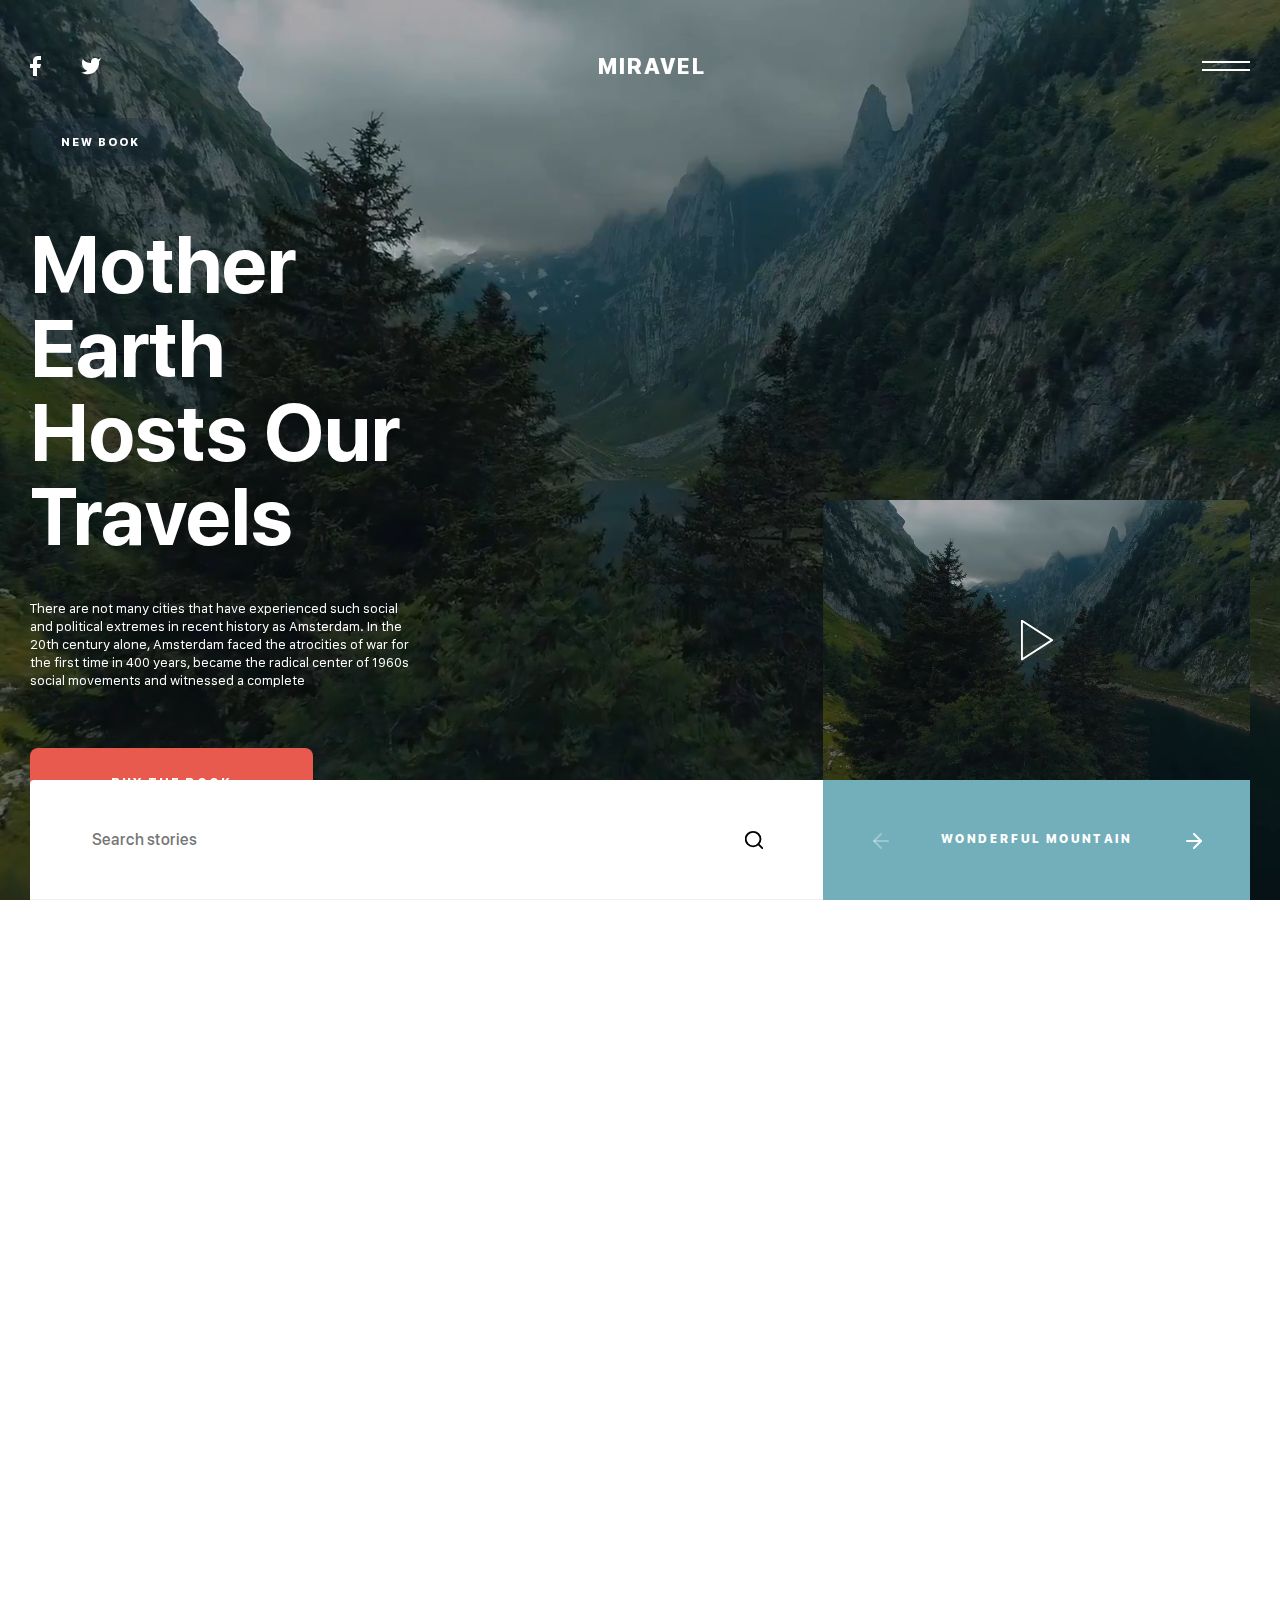
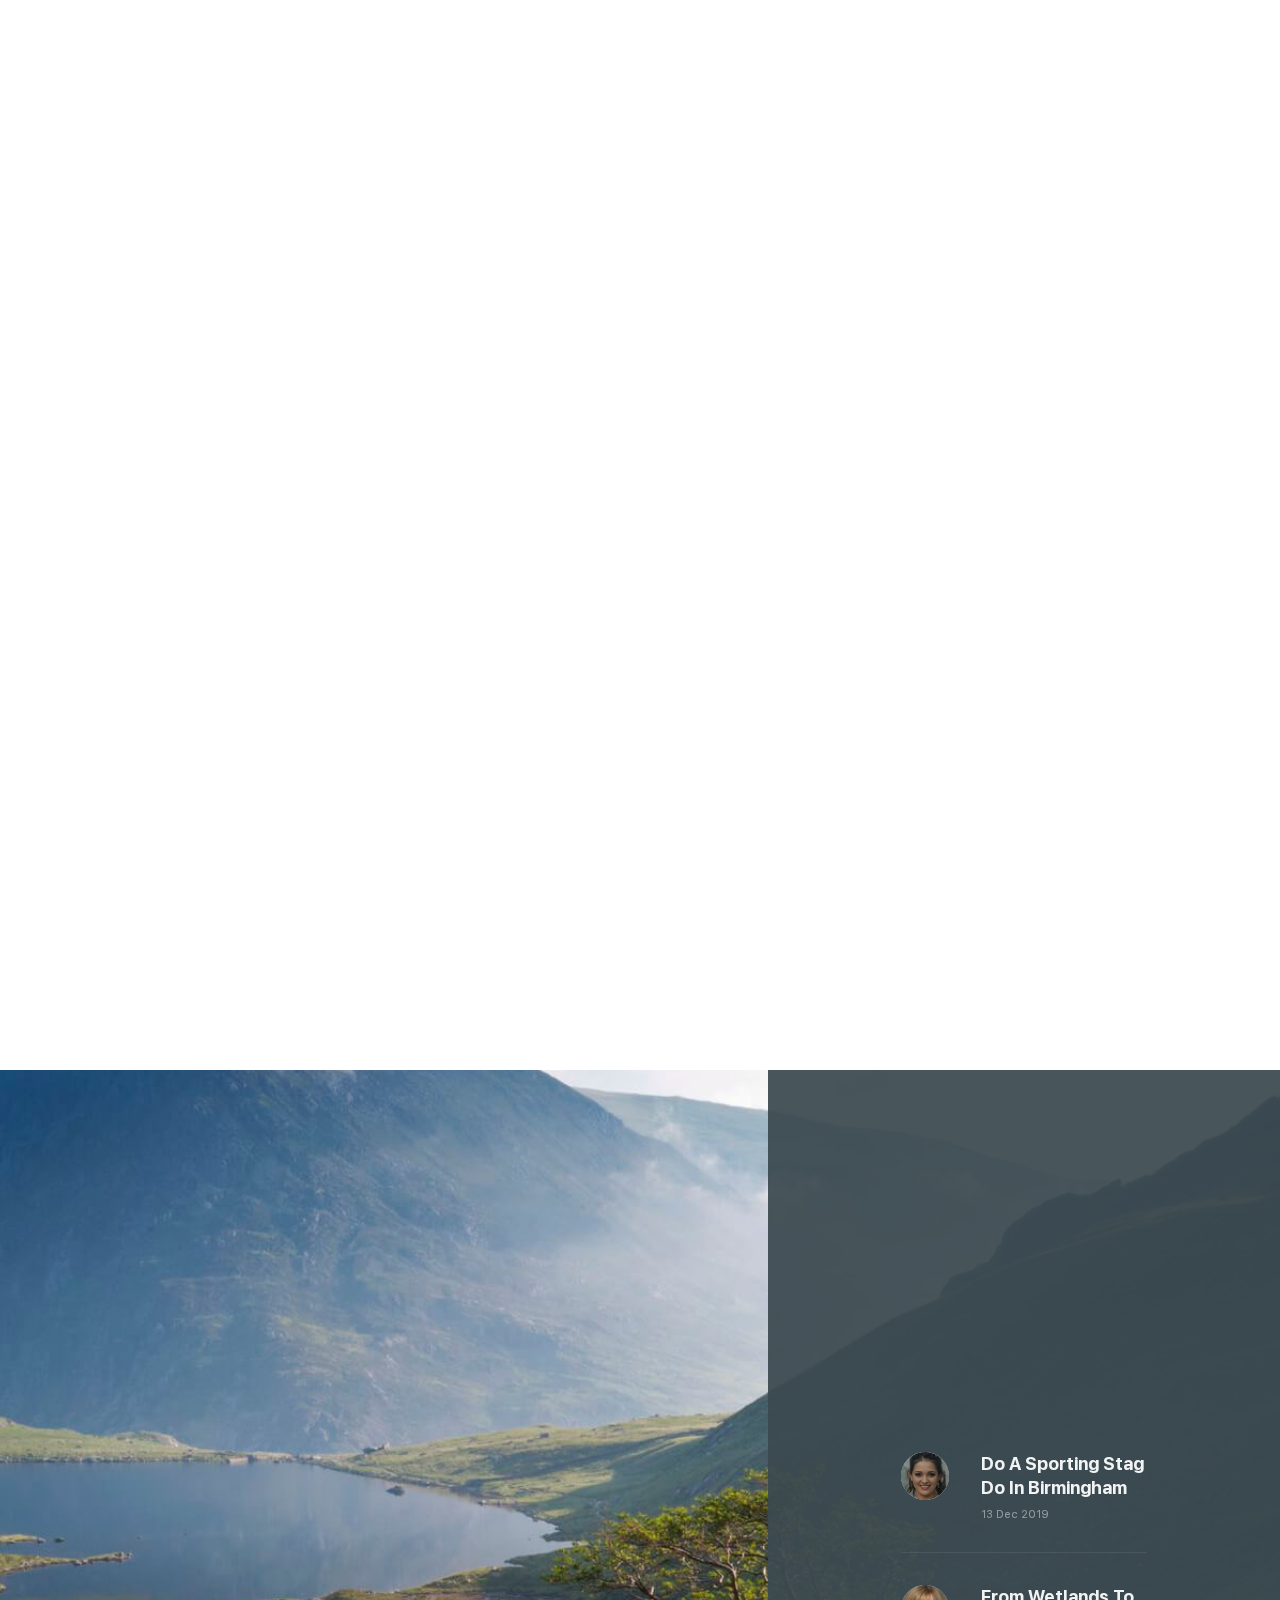
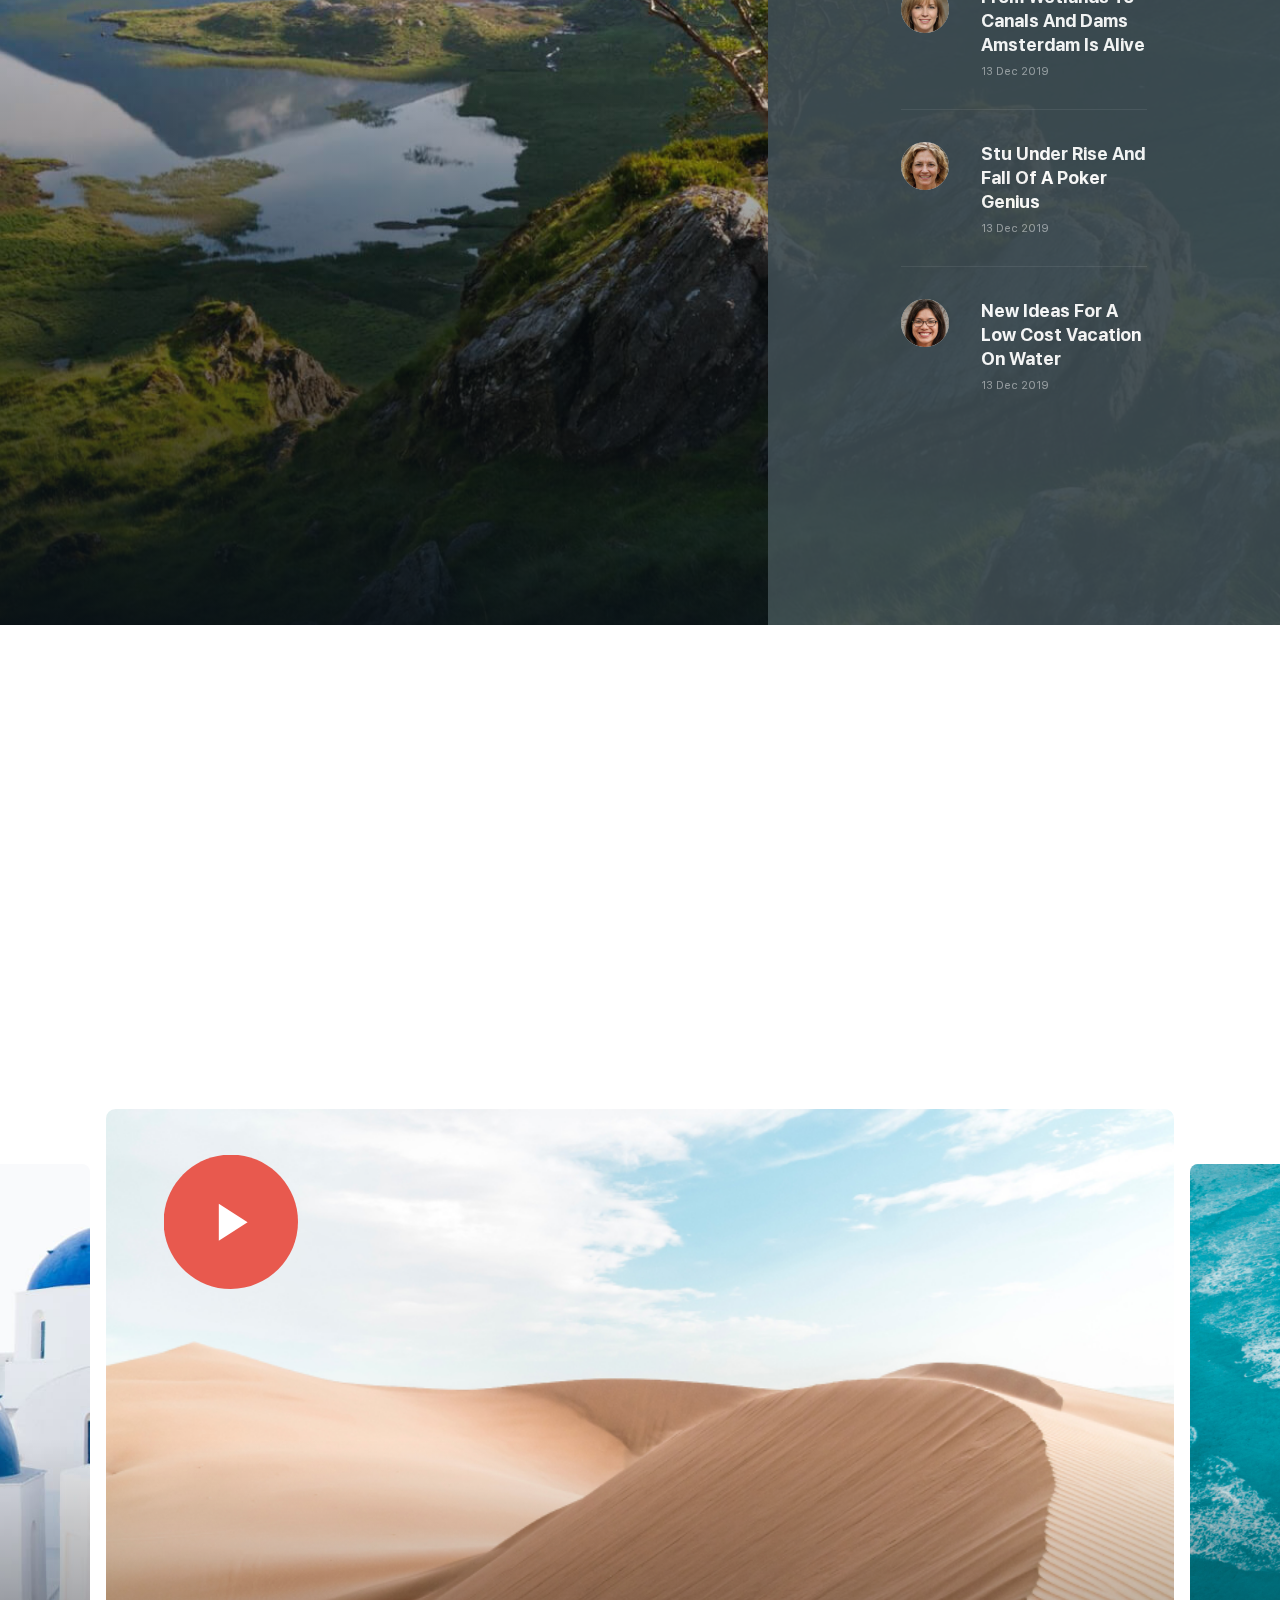
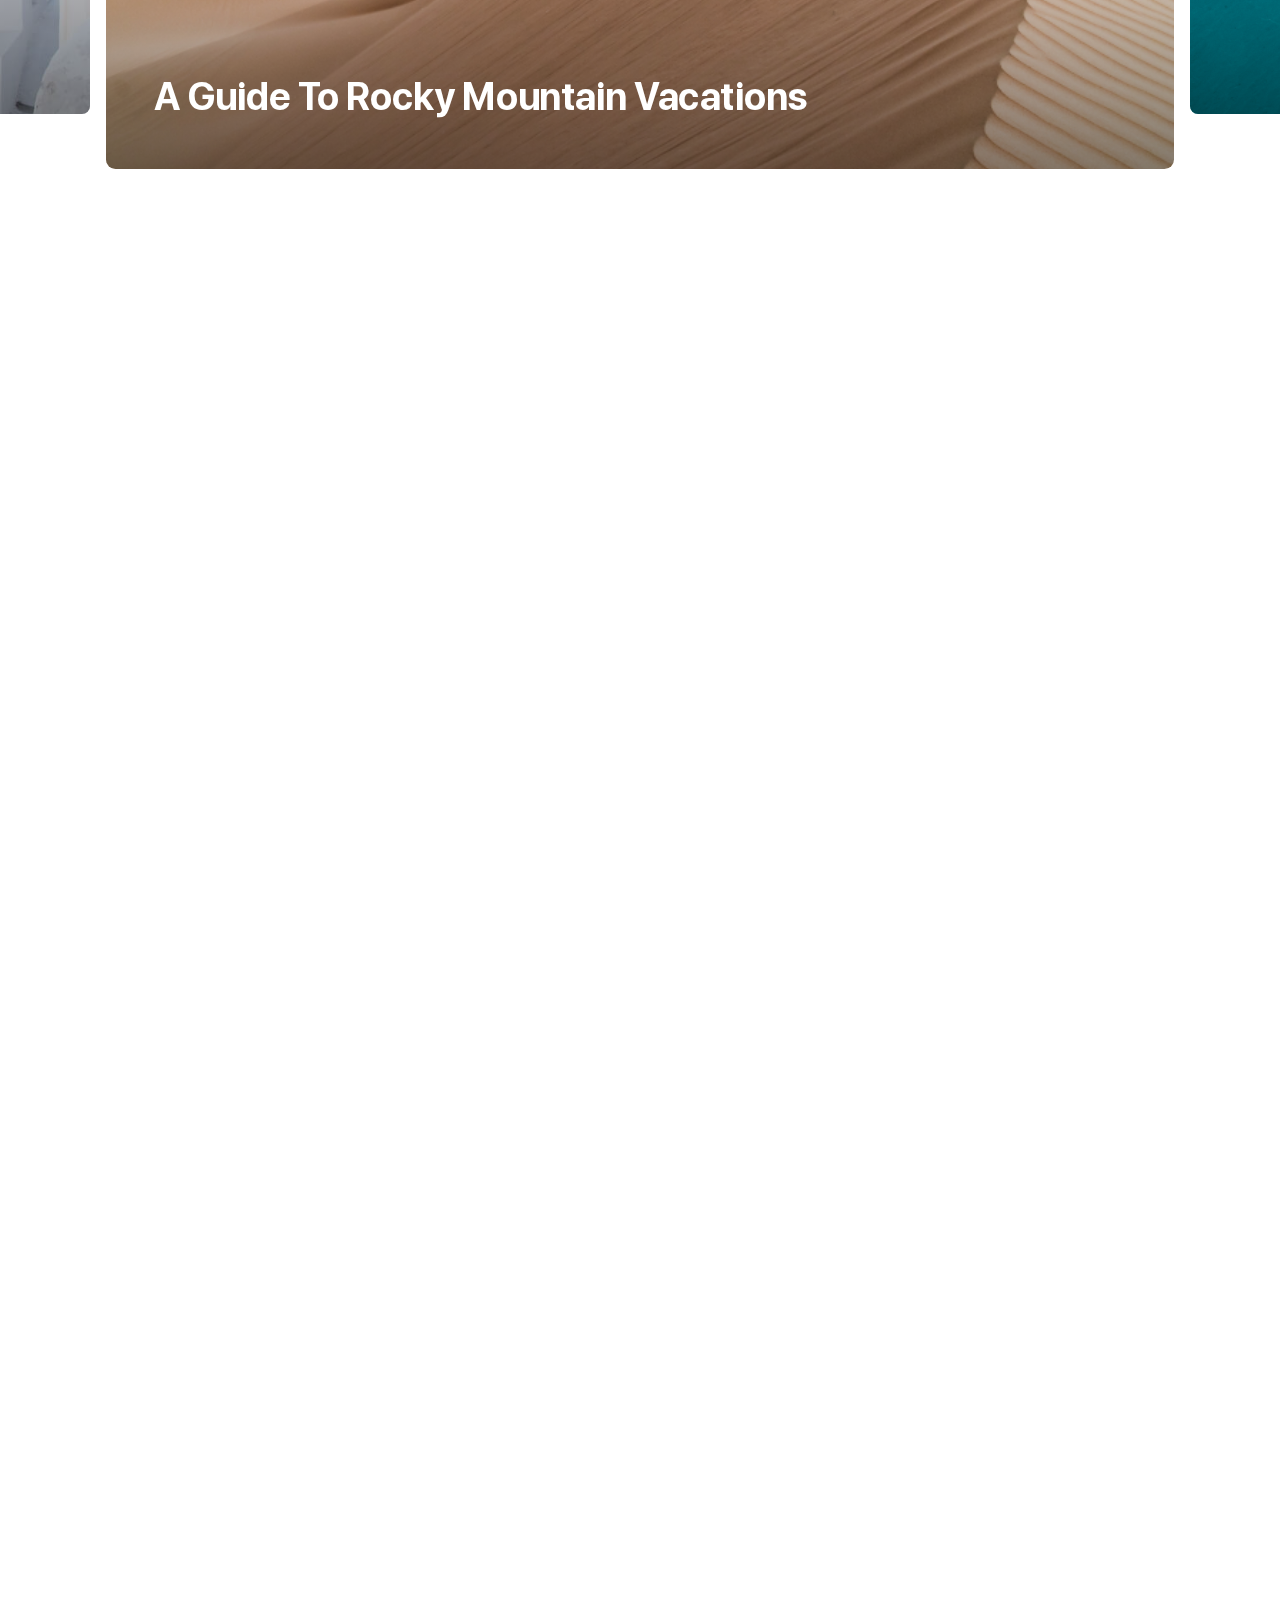
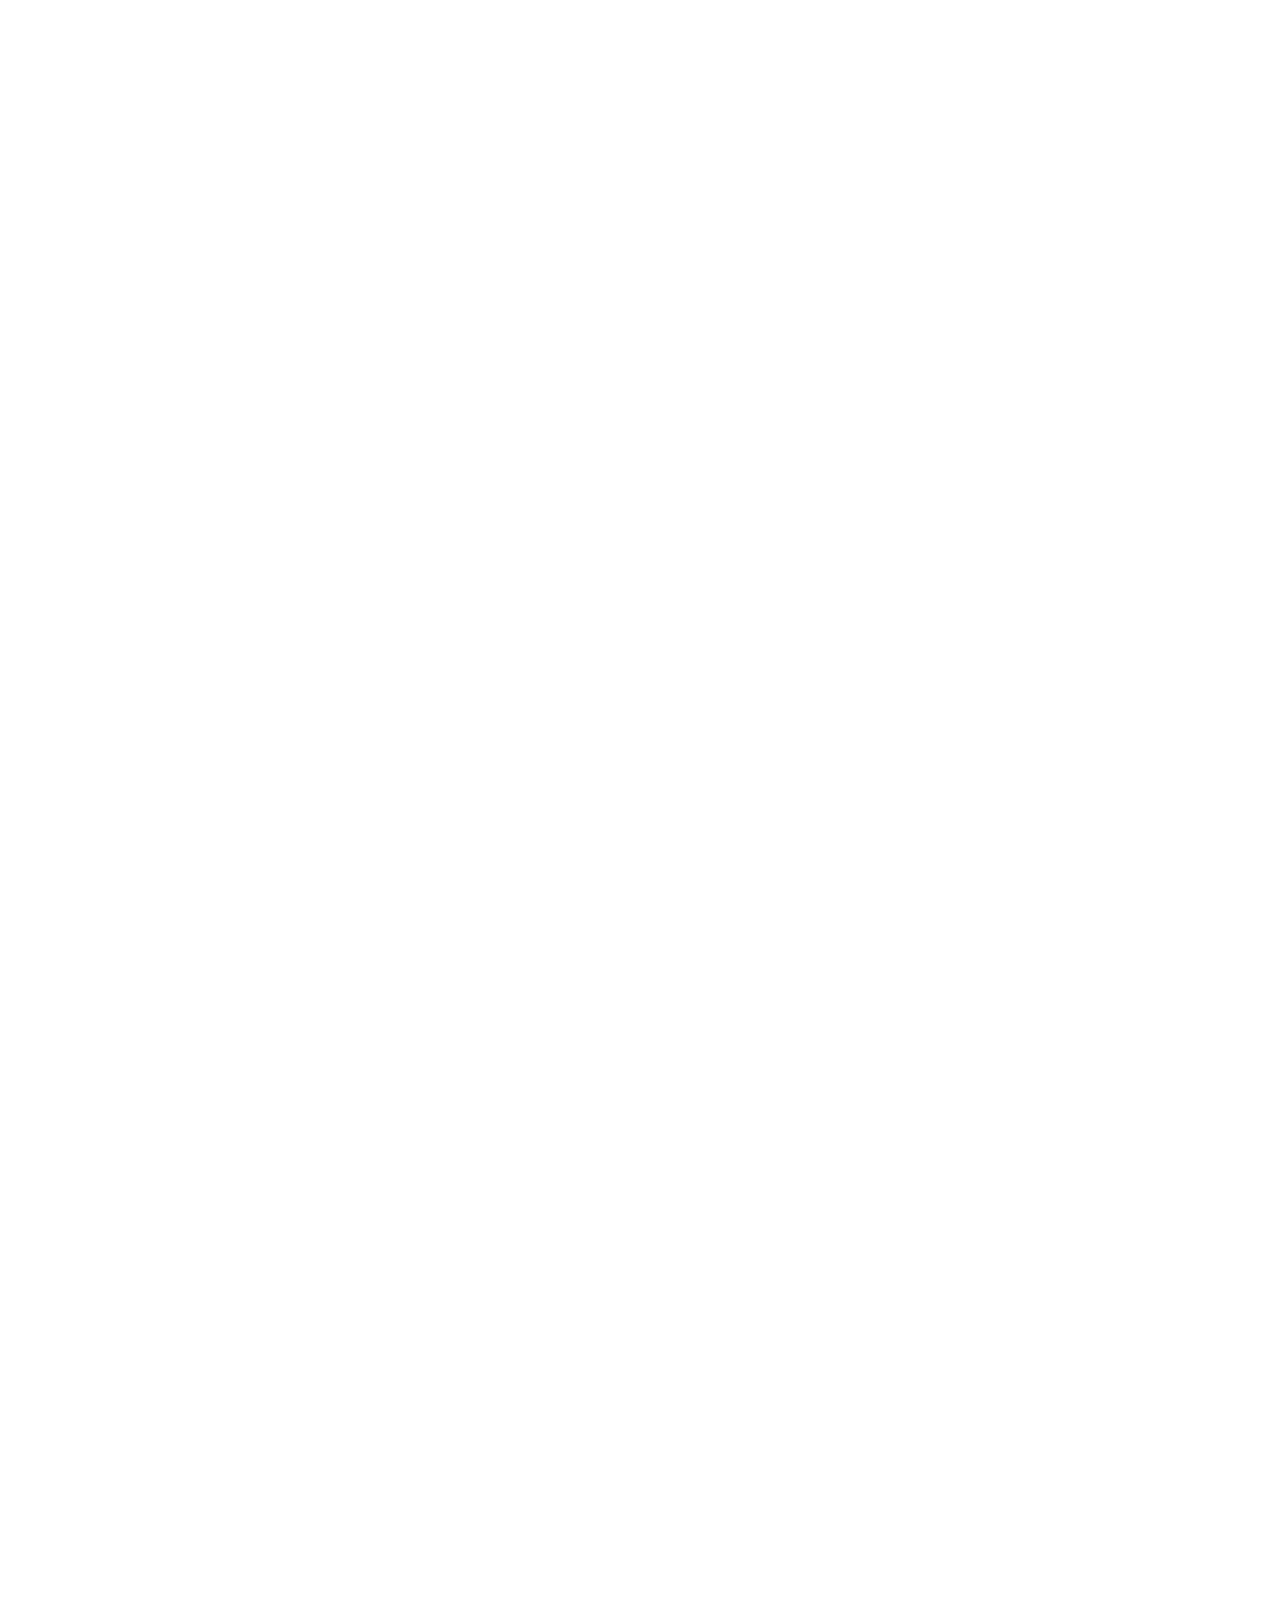
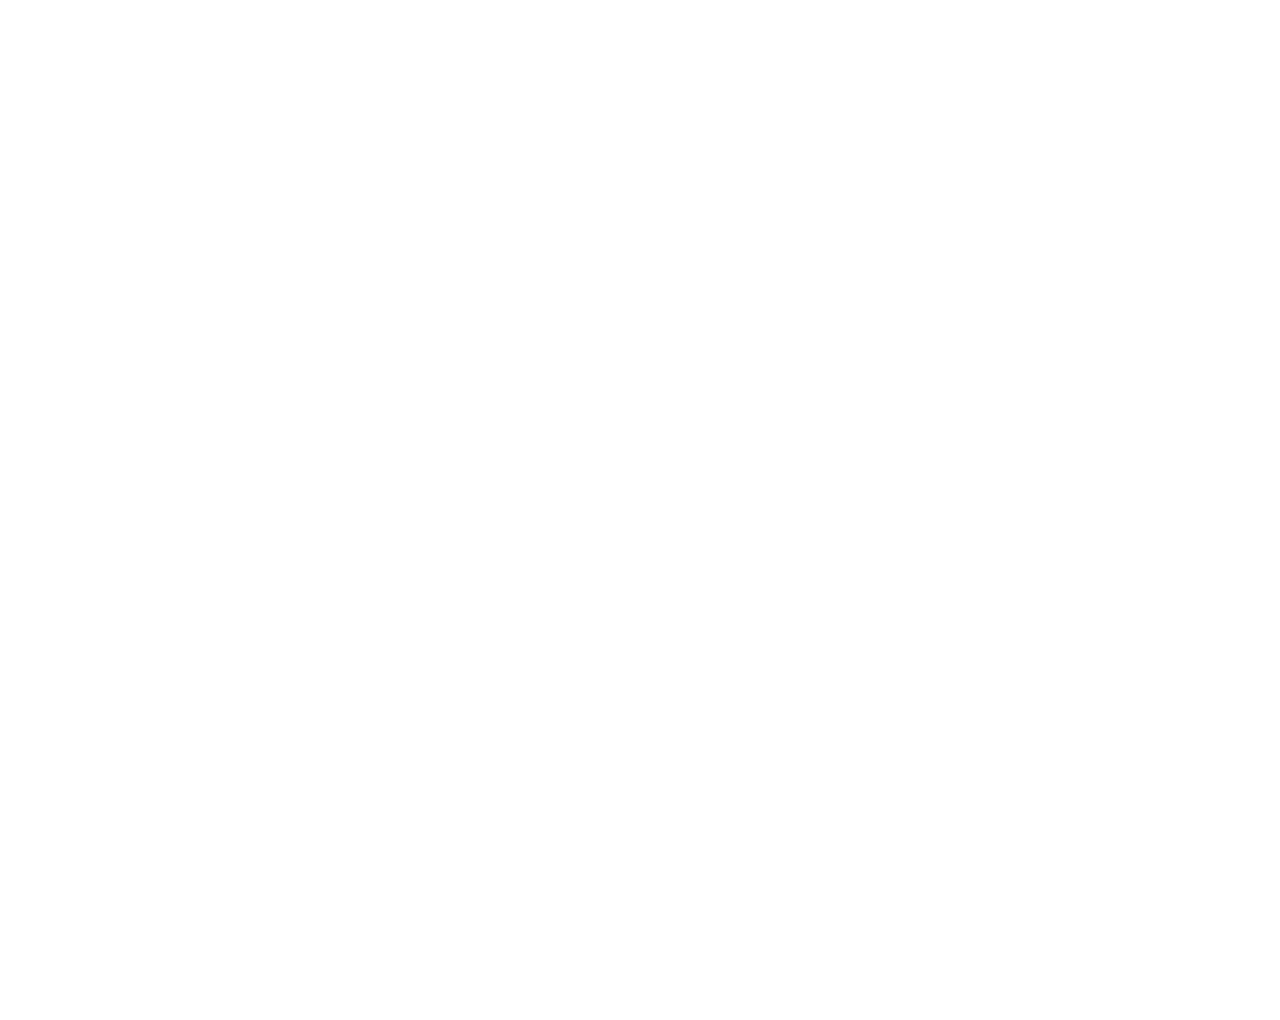
==== commit 89391e76: "Добавлен адаптив для планшетов" ====
--- a/index.html
+++ b/index.html
@@ -107,38 +107,23 @@
         </video>
 
         <div class="section-first__container container">
-          <a
-            href=""
+          <div
+            class="section-first__top"
             class="section-first__upper-link upper-link"
-            data-aos="fade-up"
+            data-aos="fade-right"
             data-aos-duration="2200"
-            >New Book</a
-          >
-          <h1
-            class="section-first__title"
-            data-aos="fade-up"
-            data-aos-duration="2200"
-          >
-            Mother Earth Hosts Our Travels
-          </h1>
-          <p
-            class="section-first__subtitle"
-            data-aos="fade-up"
-            data-aos-duration="2200"
-          >
-            There are not many cities that have experienced such social and
-            political extremes in recent history as Amsterdam. In the 20th
-            century alone, Amsterdam faced the atrocities of war for the first
-            time in 400 years, became the radical center of 1960s social
-            movements and witnessed a complete
-          </p>
-          <button
-            class="section-first__btn button"
-            data-aos="fade-up"
-            data-aos-duration="2200"
-          >
-            Buy the book
-          </button>
+          >
+            <a href="" class="section-first__upper-link upper-link">New Book</a>
+            <h1 class="section-first__title">Mother Earth Hosts Our Travels</h1>
+            <p class="section-first__subtitle">
+              There are not many cities that have experienced such social and
+              political extremes in recent history as Amsterdam. In the 20th
+              century alone, Amsterdam faced the atrocities of war for the first
+              time in 400 years, became the radical center of 1960s social
+              movements and witnessed a complete
+            </p>
+            <button class="section-first__btn button">Buy the book</button>
+          </div>
           <div class="section-first__bottom">
             <form
               action="/"
@@ -686,7 +671,7 @@
       <div class="footer-bottom">
         <div class="footer-bottom__container container">
           <p class="footer-bottom__copy">
-            © 2019 Mass Impressions. Designed by Tran Mau Tri Tam for Mass
+            © 2022 Mass Impressions. Designed by Tran Mau Tri Tam for Mass
             Impressions. All rights reserved.
           </p>
           <li class="footer-bottom__list">
--- a/scss/style.css
+++ b/scss/style.css
@@ -1654,6 +1654,325 @@
     line-height: 20px;
   }
 }
+@media (max-width: 991px) {
+  .container {
+    max-width: 720px;
+  }
+  .header-section__container {
+    padding: 35px 30px;
+  }
+  .section-first__upper-link {
+    margin-bottom: 30px;
+  }
+  .section-first__title {
+    font-size: 76px;
+    line-height: 82px;
+    max-width: 80%;
+  }
+  .section-first__subtitle {
+    font-size: 14px;
+    line-height: 24px;
+    max-width: 60%;
+  }
+  .button {
+    font-size: 10px;
+  }
+  .search {
+    width: 55%;
+    height: 100px;
+    padding: 0 30px;
+  }
+  .main-slider {
+    width: 45%;
+  }
+  .main-slider__slider-container {
+    height: 180px;
+  }
+  .main-slider__text-box-sliders {
+    height: 100px;
+  }
+  .main-slider__btn-left {
+    left: 20px;
+  }
+  .main-slider__btn-right {
+    right: 20px;
+  }
+  .section-second {
+    padding: 80px 0;
+  }
+  .section-second__title {
+    margin-bottom: 40px;
+  }
+  .section-second__cart-item {
+    width: 310px;
+    height: 480px;
+  }
+  .section-second__img {
+    object-fit: cover;
+    width: 100%;
+    height: 100%;
+  }
+  .section-second__text {
+    padding: 0 55px 55px 55px;
+  }
+  .title_up {
+    font-size: 60px;
+    line-height: 70px;
+    width: 90%;
+  }
+  .section-third::after {
+    width: 55%;
+  }
+  .section-third__title-2 {
+    font-size: 54px;
+    line-height: 74px;
+    margin-bottom: 50px;
+  }
+  .section-third__wrapper-right {
+    width: 45%;
+    padding: 50px 50px;
+  }
+  .section-third__wrapper-left {
+    width: 55%;
+    padding-top: 400px;
+    max-width: 55%;
+  }
+  .section-fourth {
+    padding-top: 60px;
+  }
+  .section-fourth__subtitle {
+    margin-bottom: 0px;
+  }
+  .section-fourth__wrapper {
+    scale: 0.8;
+  }
+  .section-fourth__slider-container {
+    margin-bottom: 80px;
+  }
+  .slide {
+    width: 624px;
+    min-height: 385px;
+  }
+  .slide__play {
+    height: 78px;
+    width: 78px;
+  }
+  .slide__text {
+    font-size: 26px;
+    line-height: 36px;
+  }
+  .form-sign {
+    width: 450px;
+  }
+  .section-six {
+    padding-top: 100px;
+    margin-bottom: 100px;
+  }
+  .section-six__subtitle {
+    margin-bottom: 60px;
+  }
+  .grid {
+    grid-template-columns: 1fr 1fr;
+  }
+  .grid__item_big-column {
+    min-height: 610px;
+  }
+  .grid__item_img-6 {
+    grid-column-end: span 2;
+  }
+  .section-footer {
+    padding-top: 60px;
+  }
+  .section-footer__container {
+    display: flex;
+    justify-content: center;
+    gap: 0 100px;
+    flex-wrap: wrap;
+  }
+  .section-footer__list {
+    margin-bottom: 60px;
+  }
+  .section-footer__link {
+    font-size: 14px;
+    line-height: 42px;
+  }
+  .section-footer__title {
+    font-size: 14px;
+    line-height: 20px;
+  }
+  .section-footer__subscribe {
+    margin-bottom: 60px;
+  }
+  .section-footer__subscribe .section-footer__title {
+    text-align: center;
+  }
+  .section-footer__subscribe .section-footer__title::before {
+    left: 50%;
+    transform: translateX(-50%);
+  }
+  .footer-bottom__copy {
+    width: 350px;
+  }
+}
+@media (max-width: 767px) {
+  .container {
+    max-width: 540px;
+  }
+  .header-section__container {
+    padding: 30px 30px;
+  }
+  .section-first__container {
+    padding-top: 120px;
+    padding-bottom: 100px;
+  }
+  .section-first__title {
+    font-size: 58px;
+    line-height: 70px;
+    max-width: 90%;
+  }
+  .section-first__subtitle {
+    line-height: 20px;
+    max-width: 70%;
+  }
+  .search {
+    width: 40%;
+    height: 90px;
+    padding: 0 20px;
+  }
+  .main-slider {
+    width: 60%;
+  }
+  .main-slider__text-box-sliders {
+    height: 90px;
+  }
+  .section-second {
+    padding: 80px 0;
+  }
+  .section-second__cart-item {
+    width: 220px;
+    height: 410px;
+  }
+  .section-second__text {
+    padding: 0 30px 30px 30px;
+  }
+  .title_up {
+    font-size: 50px;
+    line-height: 70px;
+    width: 100%;
+  }
+  .section-third {
+    min-height: 1200px;
+  }
+  .section-third::after {
+    width: 100%;
+    height: 45%;
+    bottom: auto;
+    top: 0;
+  }
+  .section-third__wrapper-right {
+    top: auto;
+    bottom: 0;
+    height: 55%;
+    width: 100%;
+    padding: 50px 50px;
+  }
+  .section-third__wrapper-left {
+    display: flex;
+    flex-direction: column;
+    align-items: center;
+    text-align: center;
+    height: 45%;
+    width: 100%;
+    padding-top: 60px;
+    max-width: 100%;
+  }
+  .section-fourth {
+    padding-top: 60px;
+  }
+  .section-fourth__subtitle {
+    padding: 0;
+    margin-bottom: 0px;
+  }
+  .section-fourth__wrapper {
+    scale: 0.8;
+  }
+  .section-fourth__slider-container {
+    margin-bottom: 80px;
+  }
+  .slide {
+    width: 500px;
+    min-height: 308px;
+  }
+  .slide__play {
+    height: 68px;
+    width: 68px;
+  }
+  .slide__text {
+    font-size: 28px;
+    line-height: 36px;
+  }
+  .section-five__container {
+    padding: 0 30px;
+  }
+  .section-five__title {
+    margin-bottom: 25px;
+  }
+  .form-sign {
+    width: 400px;
+  }
+  .form-sign__fields {
+    padding: 66px 62px 56px;
+  }
+  .section-six {
+    padding-top: 80px;
+    margin-bottom: 80px;
+  }
+  .section-six__subtitle {
+    margin-bottom: 60px;
+    padding: 0 15%;
+  }
+  .grid__item {
+    padding: 15px;
+  }
+  .grid__item_big-column {
+    min-height: 510px;
+  }
+  .grid__quote {
+    font-size: 24px;
+    line-height: 32px;
+    margin-bottom: 100px;
+  }
+  .grid__play {
+    width: 54px;
+    height: 54px;
+    top: 15px;
+    left: 15px;
+  }
+  .grid__title {
+    font-size: 26px;
+    line-height: 36px;
+    margin-bottom: 15px;
+  }
+  .section-footer {
+    padding-top: 60px;
+  }
+  .section-footer__container {
+    gap: 0 50px;
+  }
+  .footer-bottom__container {
+    display: flex;
+    flex-direction: column;
+    align-items: center;
+  }
+  .footer-bottom__copy {
+    width: 100%;
+    text-align: center;
+  }
+  .footer-bottom__list {
+    margin-bottom: 20px;
+  }
+}
+/* ВЫСОТА */
 @media (max-height: 1079px) {
   .section-first__container {
     padding-top: 118px;
@@ -1687,12 +2006,14 @@
   .main-slider__text-box-sliders {
     height: 100px;
   }
+  .main-slider__slider-container {
+    height: 240px;
+  }
   .button {
     font-size: 10px;
     padding: 26px 58px;
   }
 }
-/* ВЫСОТА */
 @media (max-height: 779px) {
   .section-first__container {
     padding-top: 110px;
@@ -1717,6 +2038,9 @@
   .main-slider__text-box-sliders {
     height: 90px;
   }
+  .main-slider__text-box-sliders__slider-container {
+    height: 200px;
+  }
   .button {
     font-size: 10px;
     padding: 22px 52px;
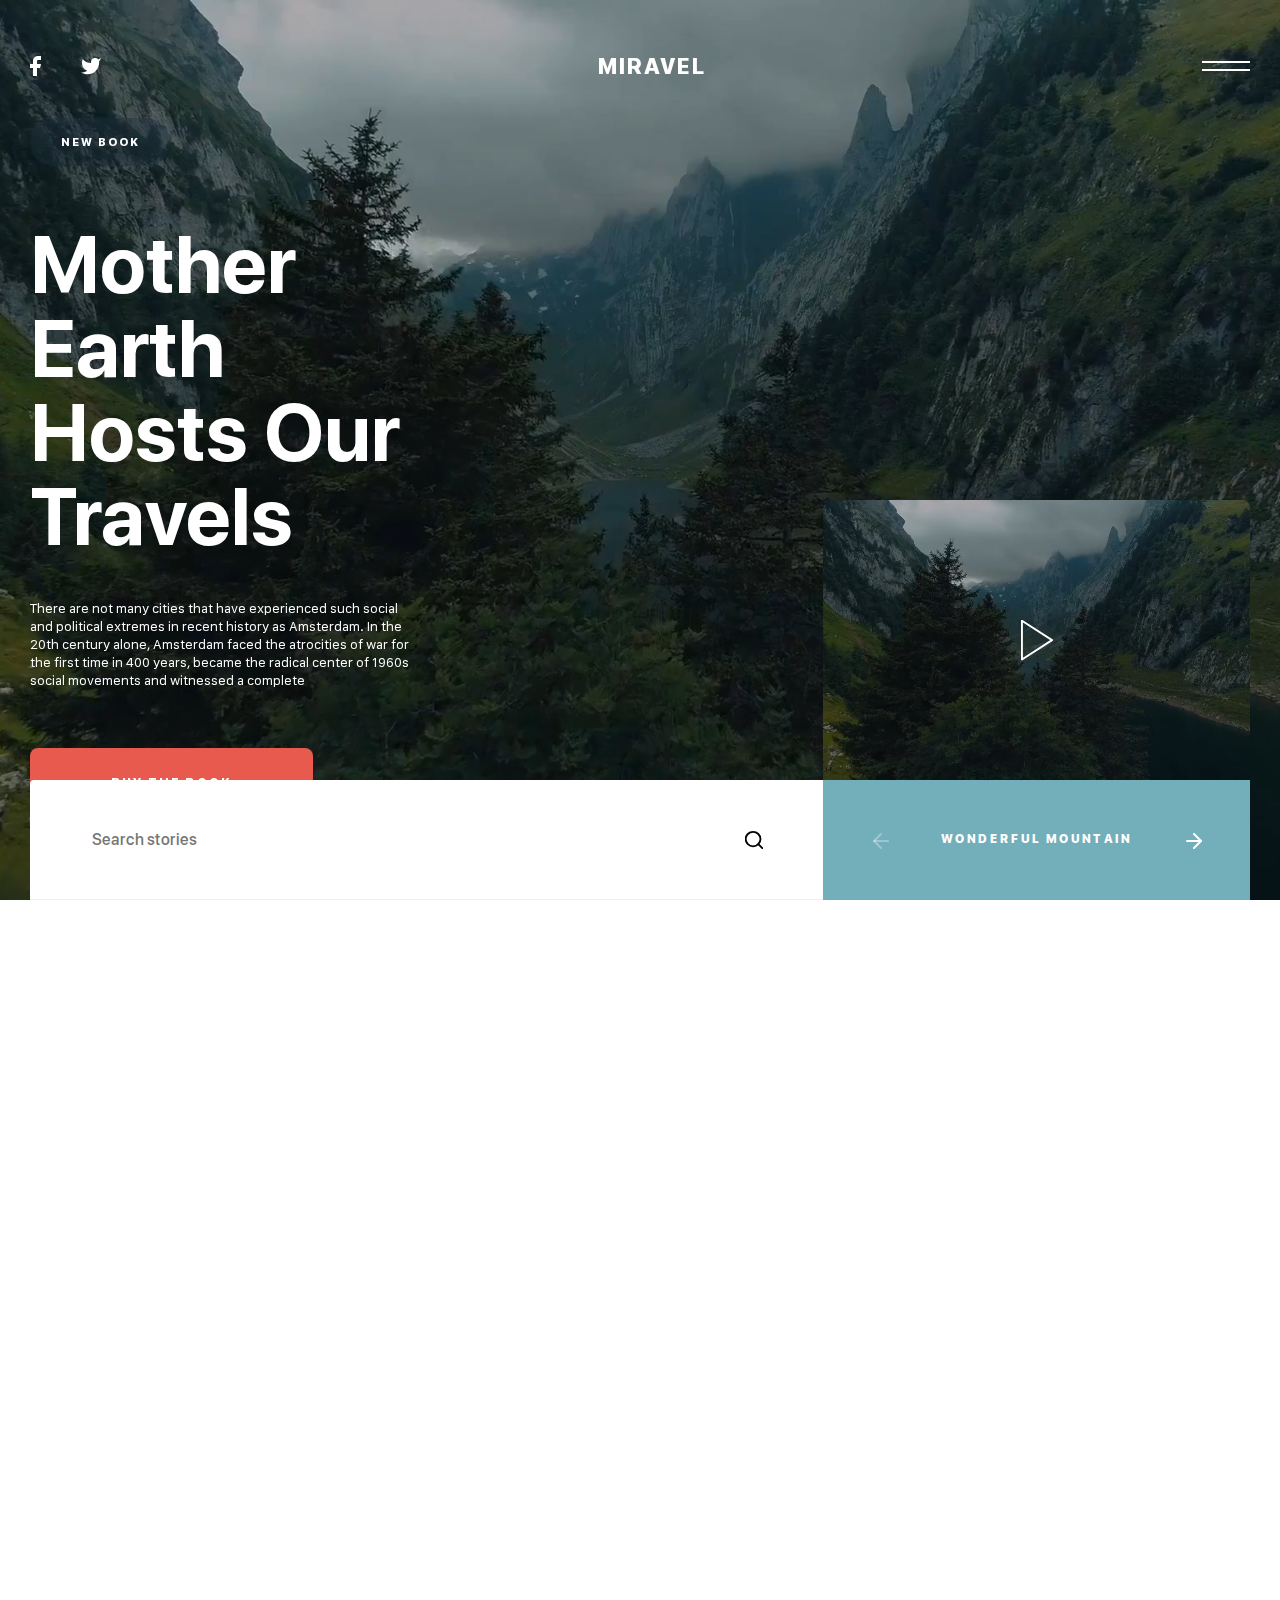
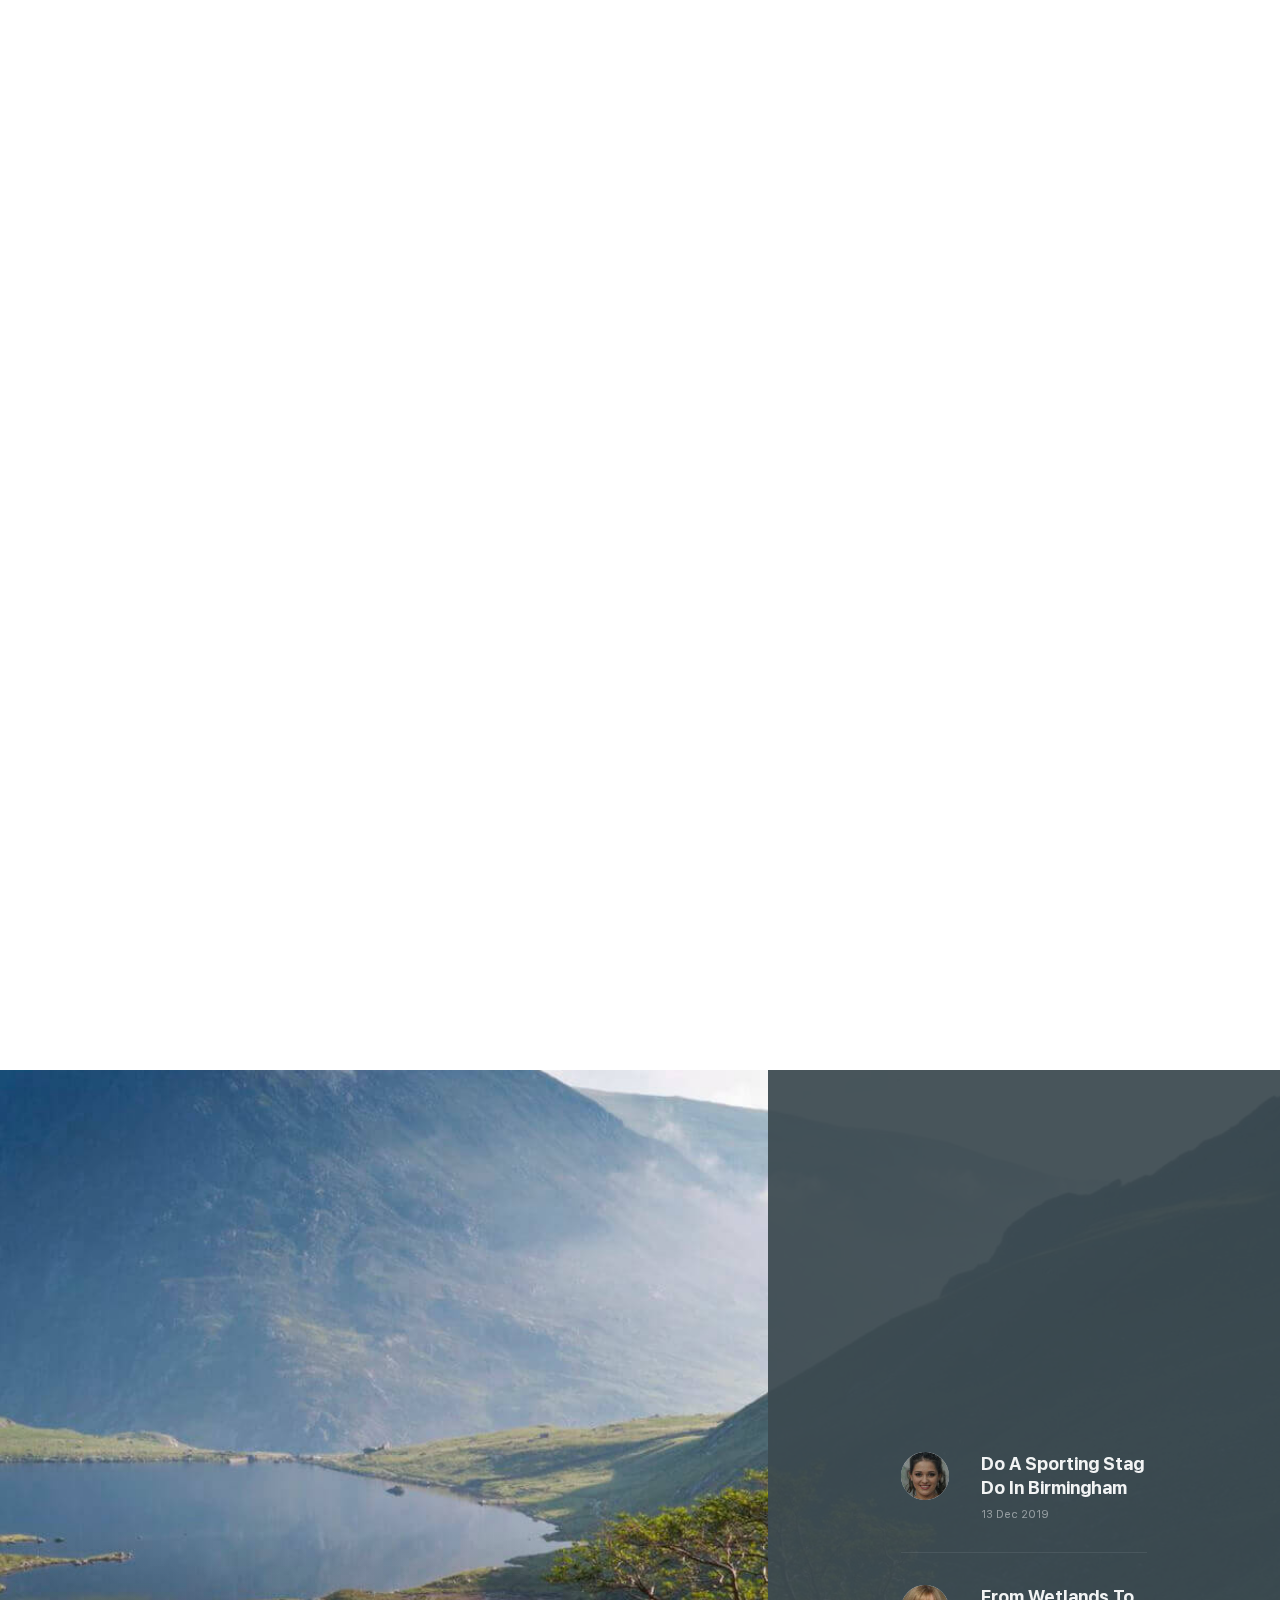
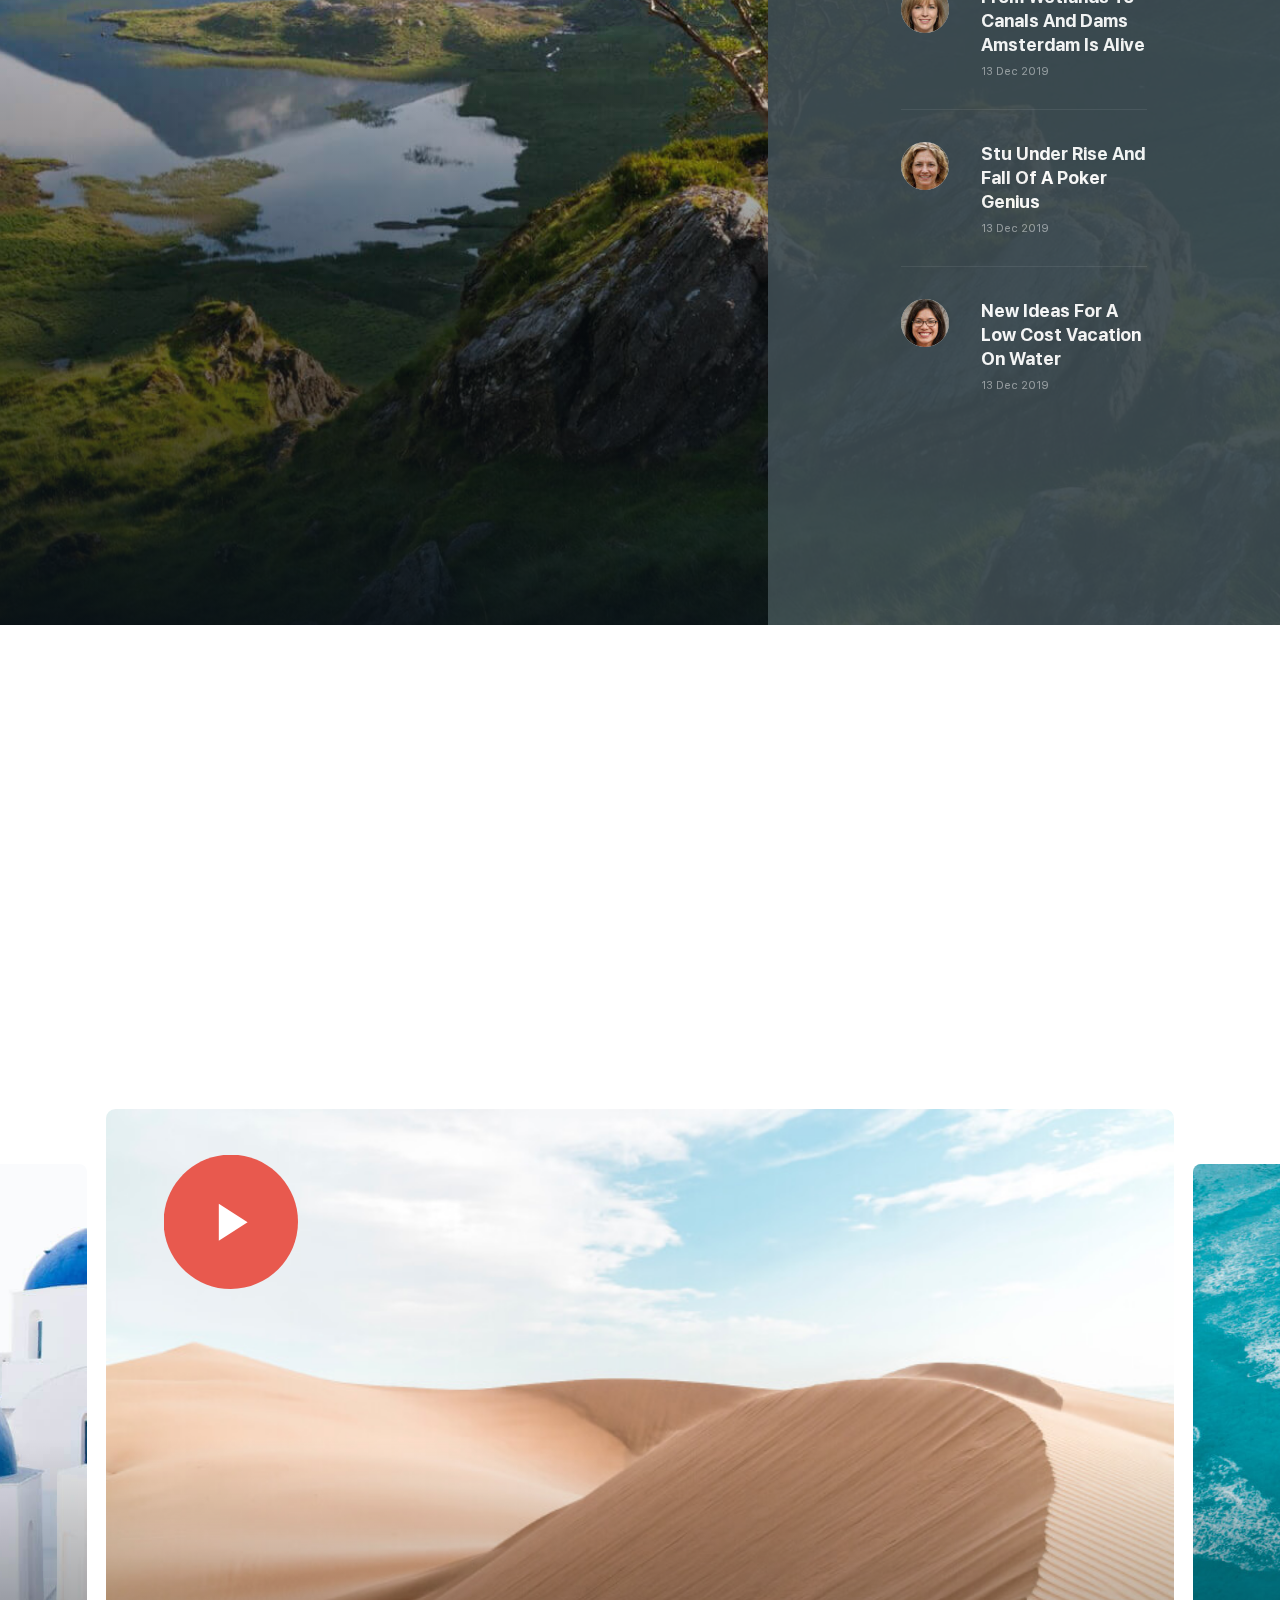
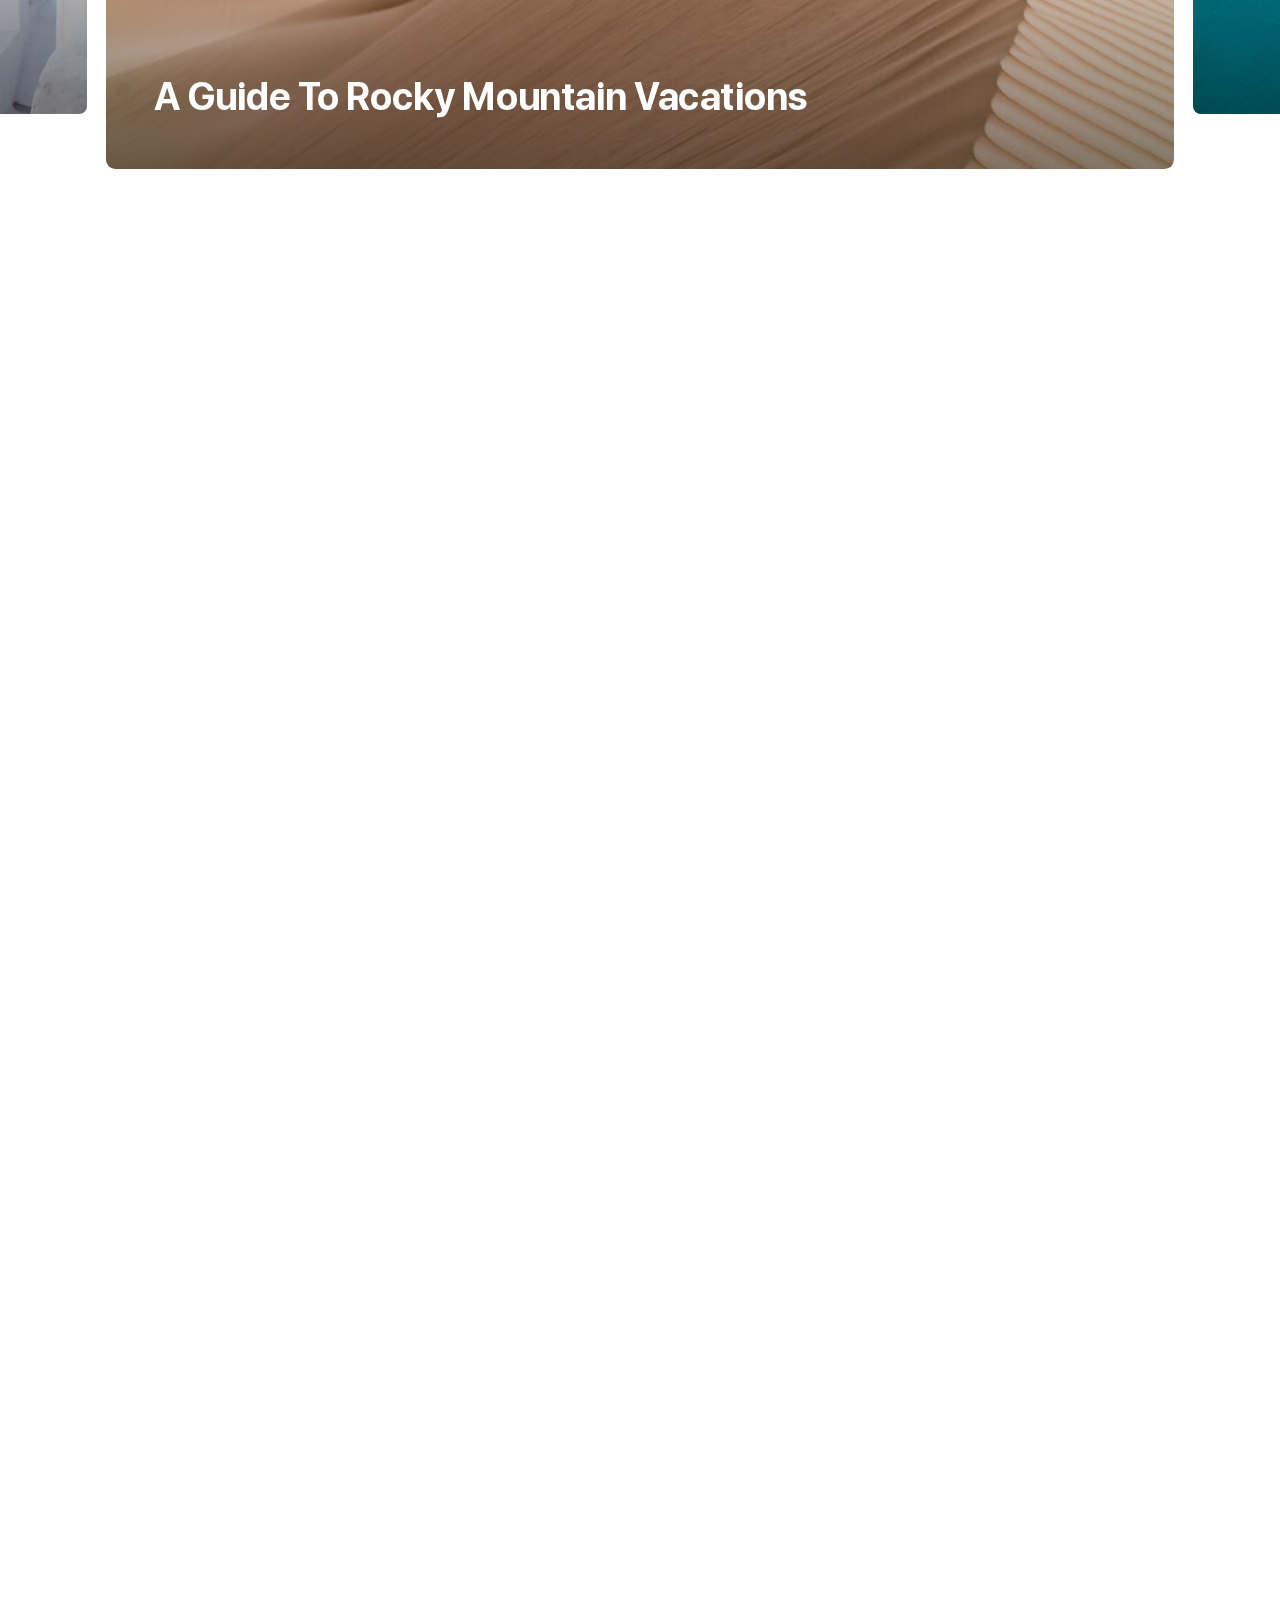
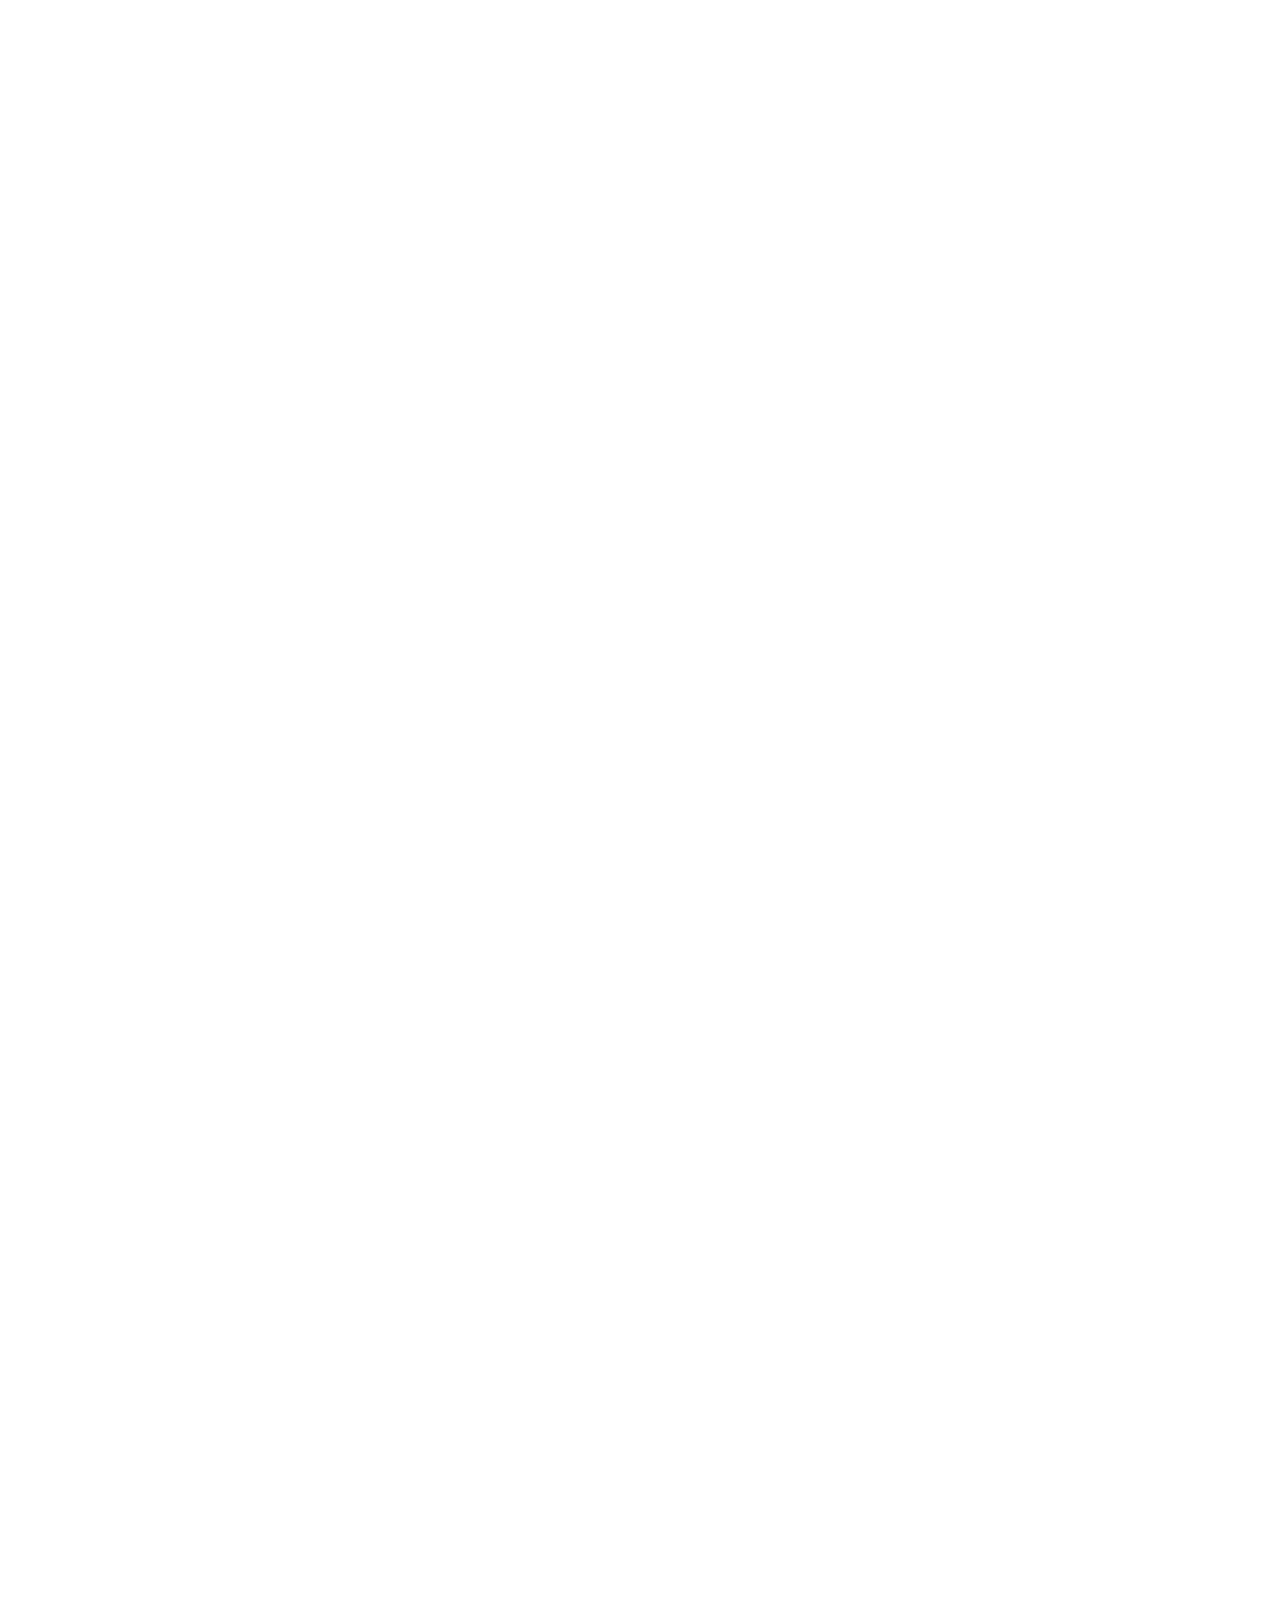
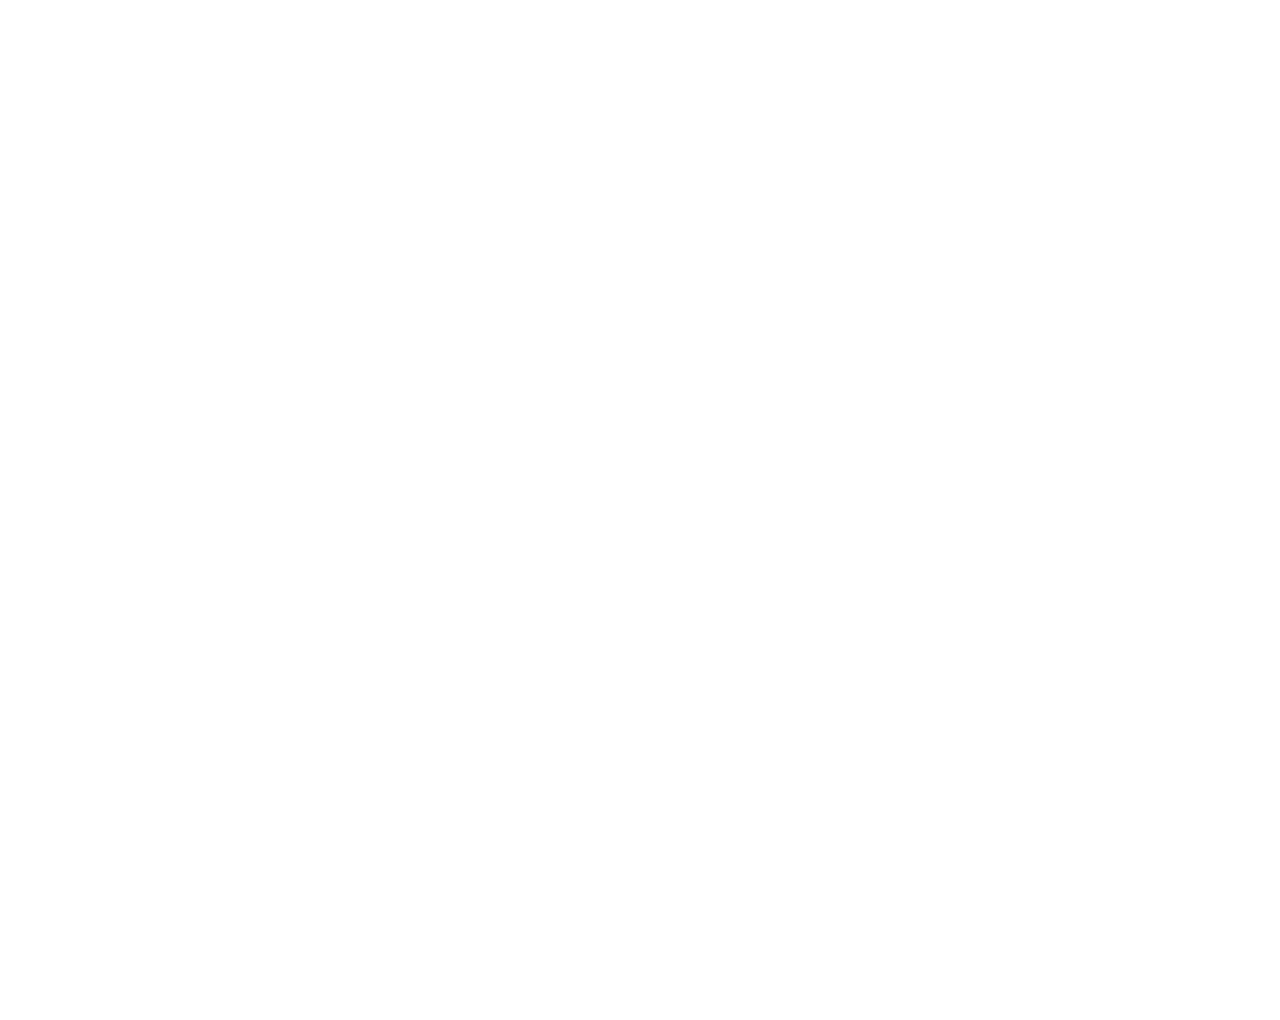
==== commit 2b70a81c: "Закончен адаптивная вёрстка" ====
--- a/index.html
+++ b/index.html
@@ -6,7 +6,7 @@
     <meta name="viewport" content="width=device-width, initial-scale=1.0" />
     <title>MiTravel</title>
     <link href="https://unpkg.com/aos@2.3.1/dist/aos.css" rel="stylesheet" />
-    <link rel="stylesheet" href="scss/style.css" />
+    <link rel="stylesheet" href="css/style.css" />
   </head>
   <body>
     <div class="menu">
@@ -393,6 +393,7 @@
               <p class="slide__text">Vacations Guide A To Rocky Mountain</p>
             </div>
           </div>
+          <div class="swiper-pagination slide__pagination"></div>
         </div>
       </section>
       <section id="Newsletter" class="section-five">
@@ -487,8 +488,8 @@
               <p class="grid__desc">DESTINATIONS</p>
               <h3 class="grid__title">Guide a Vacations To Mountain Rocky</h3>
               <div class="grid__box-avatars">
-                <div class="grid__avatar-1"></div>
-                <div class="grid__avatar-2"></div>
+                <div class="grid__avatar grid__avatar_1"></div>
+                <div class="grid__avatar grid__avatar_2"></div>
               </div>
             </div>
             <div
@@ -500,8 +501,8 @@
               <p class="grid__desc">DESTINATIONS</p>
               <h3 class="grid__title">Party Jokes Startling But Unnecessary</h3>
               <div class="grid__box-avatars">
-                <div class="grid__avatar-1"></div>
-                <div class="grid__avatar-2"></div>
+                <div class="grid__avatar grid__avatar_1"></div>
+                <div class="grid__avatar grid__avatar_2"></div>
               </div>
             </div>
             <div
@@ -514,8 +515,8 @@
                 Maui By Air The Best Way Around The Island
               </h3>
               <div class="grid__box-avatars">
-                <div class="grid__avatar-1"></div>
-                <div class="grid__avatar-2"></div>
+                <div class="grid__avatar grid__avatar_1"></div>
+                <div class="grid__avatar grid__avatar_2"></div>
               </div>
             </div>
             <div
@@ -530,8 +531,8 @@
                 sight of the shore.
               </h3>
               <div class="grid__box-avatars">
-                <div class="grid__avatar-1"></div>
-                <div class="grid__avatar-2"></div>
+                <div class="grid__avatar grid__avatar_1"></div>
+                <div class="grid__avatar grid__avatar_2"></div>
               </div>
             </div>
             <div
@@ -544,8 +545,8 @@
               <p class="grid__desc">DESTINATIONS</p>
               <h3 class="grid__title">Traveling To Barcelona</h3>
               <div class="grid__box-avatars">
-                <div class="grid__avatar-1"></div>
-                <div class="grid__avatar-2"></div>
+                <div class="grid__avatar grid__avatar_1"></div>
+                <div class="grid__avatar grid__avatar_2"></div>
               </div>
             </div>
             <div
@@ -559,9 +560,9 @@
               >
               <h3 class="grid__title">A Guide To Rocky Mountain Vacations</h3>
               <div class="grid__box-avatars">
-                <div class="grid__avatar-1"></div>
-                <div class="grid__avatar-2"></div>
-                <div class="grid__avatar-3"></div>
+                <div class="grid__avatar grid__avatar_1"></div>
+                <div class="grid__avatar grid__avatar_2"></div>
+                <div class="grid__avatar grid__avatar_3"></div>
               </div>
             </div>
           </div>
--- a/css/style.css
+++ b/css/style.css
@@ -0,0 +1,2456 @@
+@charset "UTF-8";
+/*! normalize.css v8.0.1 | MIT License | github.com/necolas/normalize.css */
+/* Document
+   ========================================================================== */
+/**
+ * 1. Correct the line height in all browsers.
+ * 2. Prevent adjustments of font size after orientation changes in iOS.
+ */
+@import url("../libs/swiper.min.css");
+html {
+  line-height: 1.15;
+  /* 1 */
+  -webkit-text-size-adjust: 100%;
+  /* 2 */
+}
+
+/* Sections
+   ========================================================================== */
+/**
+ * Remove the margin in all browsers.
+ */
+body {
+  margin: 0;
+}
+
+/**
+ * Render the `main` element consistently in IE.
+ */
+main {
+  display: block;
+}
+
+/**
+ * Correct the font size and margin on `h1` elements within `section` and
+ * `article` contexts in Chrome, Firefox, and Safari.
+ */
+h1 {
+  font-size: 2em;
+  margin: 0.67em 0;
+}
+
+/* Grouping content
+   ========================================================================== */
+/**
+ * 1. Add the correct box sizing in Firefox.
+ * 2. Show the overflow in Edge and IE.
+ */
+hr {
+  box-sizing: content-box;
+  /* 1 */
+  height: 0;
+  /* 1 */
+  overflow: visible;
+  /* 2 */
+}
+
+/**
+ * 1. Correct the inheritance and scaling of font size in all browsers.
+ * 2. Correct the odd `em` font sizing in all browsers.
+ */
+pre {
+  font-family: monospace, monospace;
+  /* 1 */
+  font-size: 1em;
+  /* 2 */
+}
+
+/* Text-level semantics
+   ========================================================================== */
+/**
+ * Remove the gray background on active links in IE 10.
+ */
+a {
+  background-color: transparent;
+}
+
+/**
+ * 1. Remove the bottom border in Chrome 57-
+ * 2. Add the correct text decoration in Chrome, Edge, IE, Opera, and Safari.
+ */
+abbr[title] {
+  border-bottom: none;
+  /* 1 */
+  text-decoration: underline;
+  /* 2 */
+  text-decoration: underline dotted;
+  /* 2 */
+}
+
+/**
+ * Add the correct font weight in Chrome, Edge, and Safari.
+ */
+b,
+strong {
+  font-weight: bolder;
+}
+
+/**
+ * 1. Correct the inheritance and scaling of font size in all browsers.
+ * 2. Correct the odd `em` font sizing in all browsers.
+ */
+code,
+kbd,
+samp {
+  font-family: monospace, monospace;
+  /* 1 */
+  font-size: 1em;
+  /* 2 */
+}
+
+/**
+ * Add the correct font size in all browsers.
+ */
+small {
+  font-size: 80%;
+}
+
+/**
+ * Prevent `sub` and `sup` elements from affecting the line height in
+ * all browsers.
+ */
+sub,
+sup {
+  font-size: 75%;
+  line-height: 0;
+  position: relative;
+  vertical-align: baseline;
+}
+
+sub {
+  bottom: -0.25em;
+}
+
+sup {
+  top: -0.5em;
+}
+
+/* Embedded content
+   ========================================================================== */
+/**
+ * Remove the border on images inside links in IE 10.
+ */
+img {
+  border-style: none;
+}
+
+/* Forms
+   ========================================================================== */
+/**
+ * 1. Change the font styles in all browsers.
+ * 2. Remove the margin in Firefox and Safari.
+ */
+button,
+input,
+optgroup,
+select,
+textarea {
+  font-family: inherit;
+  /* 1 */
+  font-size: 100%;
+  /* 1 */
+  line-height: 1.15;
+  /* 1 */
+  margin: 0;
+  /* 2 */
+}
+
+/**
+ * Show the overflow in IE.
+ * 1. Show the overflow in Edge.
+ */
+button,
+input {
+  /* 1 */
+  overflow: visible;
+}
+
+/**
+ * Remove the inheritance of text transform in Edge, Firefox, and IE.
+ * 1. Remove the inheritance of text transform in Firefox.
+ */
+button,
+select {
+  /* 1 */
+  text-transform: none;
+}
+
+/**
+ * Correct the inability to style clickable types in iOS and Safari.
+ */
+button,
+[type=button],
+[type=reset],
+[type=submit] {
+  -webkit-appearance: button;
+}
+
+/**
+ * Remove the inner border and padding in Firefox.
+ */
+button::-moz-focus-inner,
+[type=button]::-moz-focus-inner,
+[type=reset]::-moz-focus-inner,
+[type=submit]::-moz-focus-inner {
+  border-style: none;
+  padding: 0;
+}
+
+/**
+ * Restore the focus styles unset by the previous rule.
+ */
+button:-moz-focusring,
+[type=button]:-moz-focusring,
+[type=reset]:-moz-focusring,
+[type=submit]:-moz-focusring {
+  outline: 1px dotted ButtonText;
+}
+
+/**
+ * Correct the padding in Firefox.
+ */
+fieldset {
+  padding: 0.35em 0.75em 0.625em;
+}
+
+/**
+ * 1. Correct the text wrapping in Edge and IE.
+ * 2. Correct the color inheritance from `fieldset` elements in IE.
+ * 3. Remove the padding so developers are not caught out when they zero out
+ *    `fieldset` elements in all browsers.
+ */
+legend {
+  box-sizing: border-box;
+  /* 1 */
+  color: inherit;
+  /* 2 */
+  display: table;
+  /* 1 */
+  max-width: 100%;
+  /* 1 */
+  padding: 0;
+  /* 3 */
+  white-space: normal;
+  /* 1 */
+}
+
+/**
+ * Add the correct vertical alignment in Chrome, Firefox, and Opera.
+ */
+progress {
+  vertical-align: baseline;
+}
+
+/**
+ * Remove the default vertical scrollbar in IE 10+.
+ */
+textarea {
+  overflow: auto;
+}
+
+/**
+ * 1. Add the correct box sizing in IE 10.
+ * 2. Remove the padding in IE 10.
+ */
+[type=checkbox],
+[type=radio] {
+  box-sizing: border-box;
+  /* 1 */
+  padding: 0;
+  /* 2 */
+}
+
+/**
+ * Correct the cursor style of increment and decrement buttons in Chrome.
+ */
+[type=number]::-webkit-inner-spin-button,
+[type=number]::-webkit-outer-spin-button {
+  height: auto;
+}
+
+/**
+ * 1. Correct the odd appearance in Chrome and Safari.
+ * 2. Correct the outline style in Safari.
+ */
+[type=search] {
+  -webkit-appearance: textfield;
+  /* 1 */
+  outline-offset: -2px;
+  /* 2 */
+}
+
+/**
+ * Remove the inner padding in Chrome and Safari on macOS.
+ */
+[type=search]::-webkit-search-decoration {
+  -webkit-appearance: none;
+}
+
+/**
+ * 1. Correct the inability to style clickable types in iOS and Safari.
+ * 2. Change font properties to `inherit` in Safari.
+ */
+::-webkit-file-upload-button {
+  -webkit-appearance: button;
+  /* 1 */
+  font: inherit;
+  /* 2 */
+}
+
+/* Interactive
+   ========================================================================== */
+/*
+ * Add the correct display in Edge, IE 10+, and Firefox.
+ */
+details {
+  display: block;
+}
+
+/*
+ * Add the correct display in all browsers.
+ */
+summary {
+  display: list-item;
+}
+
+/* Misc
+   ========================================================================== */
+/**
+ * Add the correct display in IE 10+.
+ */
+template {
+  display: none;
+}
+
+/**
+ * Add the correct display in IE 10.
+ */
+[hidden] {
+  display: none;
+}
+
+html {
+  box-sizing: border-box;
+  scroll-behavior: smooth;
+}
+
+*,
+*::before,
+*::after {
+  box-sizing: inherit;
+}
+
+body {
+  font-family: "SFProDisplay", sans-serif;
+  margin: 0;
+}
+
+h1,
+h2,
+h3,
+h4,
+h5,
+h6 {
+  margin: 0;
+  padding: 0;
+}
+
+p {
+  margin: 0;
+  padding: 0;
+}
+
+ul,
+ol {
+  margin: 0;
+  padding: 0;
+  list-style: none;
+}
+
+a {
+  color: inherit;
+  text-decoration: none;
+}
+
+img {
+  max-width: 100%;
+  display: block;
+}
+
+button {
+  border: none;
+  background-color: transparent;
+  cursor: pointer;
+  padding: 0;
+}
+
+li {
+  list-style-type: none;
+}
+
+/* Сброс */
+@font-face {
+  font-family: "Playfair";
+  src: url("../fonts/PlayfairDisplay-Regular.woff2") format("woff2"), url("../fonts/PlayfairDisplay-Regular.woff") format("woff");
+  font-display: swap;
+  font-weight: 400;
+  font-style: normal;
+}
+@font-face {
+  font-family: "SFCompact";
+  src: url("../fonts/SFCompactText-Light.woff2") format("woff2"), url("../fonts/SFCompactText-Light.woff") format("woff");
+  font-display: swap;
+  font-weight: 300;
+  font-style: normal;
+}
+@font-face {
+  font-family: "SFCompact";
+  src: url("../fonts/SFCompactText-Regular.woff2") format("woff2"), url("../fonts/SFCompactText-Regular.woff") format("woff");
+  font-display: swap;
+  font-weight: 400;
+  font-style: normal;
+}
+@font-face {
+  font-family: "SFProDisplay";
+  src: url("../fonts/SFProDisplay-Bold.woff2") format("woff2"), url("../fonts/SFProDisplay-Bold.woff") format("woff");
+  font-display: swap;
+  font-weight: 700;
+  font-style: normal;
+}
+@font-face {
+  font-family: "SFProDisplay";
+  src: url("../fonts/SFProDisplay-Heavy.woff2") format("woff2"), url("../fonts/SFProDisplay-Heavy.woff") format("woff");
+  font-display: swap;
+  font-weight: 800;
+  font-style: normal;
+}
+@font-face {
+  font-family: "SFProDisplay";
+  src: url("../fonts/SFProDisplay-Medium.woff2") format("woff2"), url("../fonts/SFProDisplay-Medium.woff") format("woff");
+  font-display: swap;
+  font-weight: 500;
+  font-style: normal;
+}
+@font-face {
+  font-family: "SFProText-Regular";
+  src: url("../fonts/SFProText-Regular.woff2") format("woff2"), url("../fonts/SFProText-Regular.woff") format("woff");
+  font-display: swap;
+  font-weight: 400;
+  font-style: normal;
+}
+/* Шрифты */
+/* Переменные */
+.container {
+  max-width: 1626px;
+  margin: 0 auto;
+  padding: 0 30px;
+}
+
+.social {
+  display: flex;
+  align-items: center;
+}
+.social__item {
+  margin-right: 40px;
+}
+.social__item:last-child {
+  margin-right: 0;
+}
+.social__link {
+  display: block;
+  background-repeat: no-repeat;
+  background-size: cover;
+  background-position: center;
+  transition: scale 0.3s ease-in-out;
+}
+.social__link:hover {
+  scale: 1.2;
+  transition: scale 0.3s ease-in-out;
+}
+.social__link_fb {
+  height: 20px;
+  width: 11px;
+  transition: fill 0.3s ease-in-out;
+}
+.social__link_fb:hover svg path {
+  fill: #7d99d3;
+  transition: fill 0.3s ease-in-out;
+}
+.social__link_tw {
+  height: 17px;
+  width: 20px;
+  transition: fill 0.3s ease-in-out;
+}
+.social__link_tw:hover svg path {
+  fill: #00acee;
+  transition: fill 0.3s ease-in-out;
+}
+
+.logo {
+  font-weight: 800;
+  font-size: 22px;
+  line-height: 1;
+  text-align: center;
+  letter-spacing: 2px;
+  color: #fff;
+  text-transform: uppercase;
+  transition: all 0.8s ease-in-out;
+}
+.logo:hover {
+  transition: all 0.4s ease-in-out;
+  color: #73afba;
+  transform: scale(1.2);
+}
+
+.burger {
+  width: 48px;
+  height: 10px;
+  position: relative;
+}
+.burger::before {
+  content: "";
+  width: 100%;
+  height: 2px;
+  position: absolute;
+  bottom: 0;
+  left: 0;
+  right: 0;
+  top: 50%;
+  transform: translateY(-50%);
+  background-color: #fff;
+  opacity: 0;
+  transition: opacity 0.2s ease-in-out;
+}
+.burger:hover::before {
+  opacity: 1;
+  transition: opacity 0.2s ease-in-out;
+}
+.burger__line {
+  width: 100%;
+  height: 2px;
+  background-color: #fff;
+  position: absolute;
+  top: 0;
+  right: 0;
+  transition: transform 0.2s ease-in-out;
+}
+.burger__line:last-child {
+  top: auto;
+  bottom: 0;
+}
+.burger:hover .burger__line {
+  transition: transform 0.2s ease-in-out;
+  transform: translateY(-4px);
+}
+.burger:hover .burger__line:last-child {
+  transition: transform 0.2s ease-in-out;
+  transform: translateY(4px);
+}
+
+.menu {
+  position: fixed;
+  top: -100%;
+  left: 0;
+  height: 100%;
+  width: 100%;
+  z-index: 10;
+  background-color: rgba(28, 46, 61, 0.8);
+  background-image: linear-gradient(135deg, rgba(25, 41, 52, 0.8) 0%, rgba(0, 0, 0, 0.8) 100%);
+  backdrop-filter: blur(5px);
+  opacity: 0;
+  transition: all 0.5s ease-in-out;
+}
+.menu_active {
+  transition: all 0.5s ease-in-out;
+  top: 0;
+  opacity: 1;
+}
+.menu__nav {
+  height: 100%;
+  width: 100%;
+}
+.menu__list {
+  height: 100%;
+  width: 100%;
+  display: flex;
+  align-items: center;
+  justify-content: center;
+  flex-direction: column;
+  color: #fff;
+}
+.menu__item {
+  margin-bottom: 40px;
+  position: relative;
+  transition: scale 0.2s ease-in-out;
+}
+.menu__item::before {
+  content: url(../img/right-arrow-svgrepo-com.svg);
+  width: 30px;
+  height: 30px;
+  position: absolute;
+  top: 50%;
+  transform: translateY(-50%);
+  left: -75px;
+  opacity: 0;
+  transition: all 0.2s ease-in-out;
+}
+.menu__item::after {
+  content: url(../img/left-arrowhead-svgrepo-com.svg);
+  width: 30px;
+  height: 30px;
+  position: absolute;
+  top: 50%;
+  transform: translateY(-50%);
+  right: -75px;
+  opacity: 0;
+  transition: all 0.2s ease-in-out;
+}
+.menu__item:hover {
+  scale: 1.05;
+  transition: scale 0.2s ease-in-out;
+}
+.menu__item:hover::before {
+  left: -40px;
+  opacity: 1;
+  transition: all 0.2s ease-in-out;
+}
+.menu__item:hover::after {
+  right: -40px;
+  opacity: 1;
+  transition: all 0.2s ease-in-out;
+}
+.menu__link {
+  font-weight: 700;
+  font-size: 40px;
+  letter-spacing: 2px;
+  text-transform: uppercase;
+}
+
+.title {
+  font-size: 64px;
+  line-height: 80px;
+  font-weight: 700;
+  color: #1c2e3d;
+  text-align: center;
+}
+.title_up {
+  text-transform: uppercase;
+  width: 51%;
+  text-align: start;
+}
+
+.subtitle {
+  font-family: "SFProText-Regular";
+  font-size: 16px;
+  line-height: 24px;
+  text-align: center;
+  color: #788692;
+}
+
+.button {
+  font-size: 12px;
+  line-height: 14px;
+  letter-spacing: 2.18182px;
+  font-weight: 800;
+  color: #fff;
+  text-transform: uppercase;
+  background: #e8594e;
+  border-radius: 8px;
+  padding: 2.35em 6.75em;
+  position: relative;
+  z-index: 1;
+  transition: transform 0.2s ease-in-out;
+}
+.button:hover {
+  transition: transform 0.2s ease-in-out;
+  transform: scale(1.1);
+}
+.button_blue {
+  background: #73afba;
+}
+
+.upper-link {
+  display: inline-block;
+  padding: 17.5px 30.5px;
+  background: rgba(28, 46, 61, 0.4);
+  border-radius: 100px;
+  font-size: 11px;
+  line-height: 13px;
+  letter-spacing: 2px;
+  font-weight: 800;
+  color: #fff;
+  text-transform: uppercase;
+}
+.upper-link_orange {
+  background: #e8594e;
+}
+.upper-link_black {
+  background: rgba(9, 14, 12, 0.27);
+}
+
+.slide {
+  border-radius: 8px;
+  width: 890px;
+  min-height: 550px;
+  transition: scale 0.2s ease-in-out;
+  display: flex;
+  align-items: flex-end;
+  overflow: hidden;
+  background-position: center;
+  background-repeat: no-repeat;
+  background-size: cover;
+}
+.slide::before {
+  content: "";
+  position: absolute;
+  bottom: 0;
+  top: 0;
+  right: 0;
+  left: 0;
+  background: linear-gradient(180deg, rgba(0, 0, 0, 0.0001) 50%, rgba(0, 0, 0, 0.461617) 100%);
+}
+.slide_1 {
+  background-image: url(../img/videos-slider-1.jpg);
+}
+.slide_2 {
+  background-image: url(../img/videos-slider-2.jpg);
+}
+.slide_3 {
+  background-image: url(../img/videos-slider-3.jpg);
+}
+.slide__pagination {
+  opacity: 0;
+}
+.slide__text {
+  font-family: "SFProDisplay";
+  font-size: 32px;
+  line-height: 40px;
+  color: #fff;
+  font-weight: 700;
+  padding: 0 0 40px 40px;
+  opacity: 0;
+  transform: translateY(200px);
+  transition: all 0.3s ease-in-out;
+}
+.slide__play {
+  background-image: url(../img/video-play.svg);
+  background-position: center;
+  background-repeat: no-repeat;
+  background-size: cover;
+  height: 112px;
+  width: 112px;
+  position: absolute;
+  top: 38px;
+  left: 48px;
+  opacity: 0;
+  scale: 0;
+  transition: all 0.3s ease-in-out;
+}
+.slide-container {
+  position: relative;
+  width: 100%;
+  overflow: hidden;
+  padding: 55px 0 55px 0;
+}
+.slide-container .swiper-slide-active {
+  scale: 1.2;
+  transition: scale 0.2s ease-in-out;
+}
+.slide-container .swiper-slide-active .slide__text {
+  opacity: 1;
+  transform: translateY(0px);
+  transition: all 0.3s ease-in-out;
+}
+.slide-container .swiper-slide-active .slide__play {
+  opacity: 1;
+  scale: 1;
+  transition: all 0.3s ease-in-out;
+  transition-delay: 0.2s;
+}
+
+.form-sign {
+  display: flex;
+  flex-direction: column;
+  border-radius: 8px;
+  background-color: #fff;
+  overflow: hidden;
+  width: 501px;
+}
+.form-sign__fields {
+  padding: 76px 72px 66px;
+}
+.form-sign__fields > label {
+  display: flex;
+  flex-direction: column;
+  font-family: "SFProDisplay";
+  font-weight: 500;
+  text-transform: uppercase;
+  font-size: 11px;
+  line-height: 13px;
+  letter-spacing: 2px;
+}
+.form-sign__fields > label:not(:last-child) {
+  margin-bottom: 32px;
+}
+.form-sign__fields > label > input {
+  font-size: 20px;
+  line-height: 22px;
+  outline: none;
+  border: none;
+  border-bottom: 1px solid rgba(28, 46, 61, 0.3);
+}
+.form-sign__btn {
+  font-family: "SFProDisplay";
+  font-size: 12px;
+  line-height: 14px;
+  letter-spacing: 2.18182px;
+  color: #fff;
+  padding: 40px 72px;
+  background-color: #73afba;
+  transition: background-color 0.2s ease-in-out;
+}
+.form-sign__btn:hover {
+  background-color: #e8594e;
+  transition: background-color 0.2s ease-in-out;
+}
+
+/* переиспользуемые компоненты */
+/* Компоненты */
+.header-section {
+  position: absolute;
+  top: 0px;
+  left: 0px;
+  z-index: 5;
+  width: 100%;
+}
+.header-section__container {
+  display: flex;
+  justify-content: space-between;
+  align-items: center;
+  padding: 55px 30px;
+}
+
+.section-first {
+  height: 100vh;
+  min-height: 680px;
+  background-color: rgb(13, 40, 61);
+}
+.section-first__background-video {
+  height: 100%;
+  width: 100%;
+  object-fit: cover;
+  position: absolute;
+  background-position: center bottom;
+  display: none;
+}
+.section-first__background-video_active {
+  display: block;
+}
+.section-first__background-video-2 {
+  height: 100%;
+  width: 100%;
+  object-fit: cover;
+  position: absolute;
+  background-position: center bottom;
+  display: none;
+}
+.section-first__background-video-2_active {
+  display: block;
+}
+.section-first__container {
+  position: relative;
+  height: 100%;
+  padding-top: 236px;
+  padding-bottom: 276px;
+}
+.section-first__upper-link {
+  margin-bottom: 57px;
+  transition: all 0.2s ease-in-out;
+}
+.section-first__upper-link:hover {
+  scale: 1.1;
+  transition: all 0.2s ease-in-out;
+  background: rgba(28, 46, 61, 0.8);
+}
+.section-first__title {
+  font-size: 80px;
+  line-height: 84px;
+  color: #fff;
+  font-weight: 700;
+  max-width: 35%;
+  margin-bottom: 40px;
+}
+.section-first__subtitle {
+  font-size: 14px;
+  line-height: 18px;
+  color: #fff;
+  max-width: 32%;
+  font-family: "SFCompact";
+  font-weight: 400;
+  margin-bottom: 59px;
+}
+.section-first__bottom {
+  position: absolute;
+  left: 50%;
+  transform: translateX(-50%);
+  bottom: 0;
+  width: calc(100% - 60px);
+  display: flex;
+  align-items: flex-end;
+}
+
+.search {
+  display: flex;
+  align-items: center;
+  padding: 0 60px;
+  background-color: #fff;
+  border-top-left-radius: 4px;
+  width: 68%;
+  height: 120px;
+  border-bottom: 1px solid rgba(223, 223, 223, 0.5);
+}
+.search__field {
+  width: 100%;
+  height: 100%;
+  border: none;
+  outline: none;
+  font-family: "SFProDisplay";
+  font-size: 16px;
+  color: #1c2e3d;
+}
+.search__btn {
+  background-image: url(../img/search.svg);
+  background-position: center;
+  background-repeat: no-repeat;
+  background-size: cover;
+  width: 18px;
+  height: 18px;
+}
+
+.main-slider {
+  width: 32%;
+}
+.main-slider__text-box-sliders {
+  position: relative;
+  width: 100%;
+  height: 120px;
+}
+.main-slider__text-box-sliders .swiper-button-disabled {
+  cursor: not-allowed;
+}
+.main-slider__text-box-sliders .swiper-button-disabled svg > path {
+  stroke: rgba(255, 255, 255, 0.3);
+}
+.main-slider__text-box-sliders .swiper-button-disabled:hover {
+  scale: 1;
+}
+.main-slider__text-box-sliders .swiper-container-text {
+  width: 100%;
+  height: 100%;
+}
+.main-slider__text {
+  display: flex;
+  justify-content: center;
+  align-items: center;
+  font-size: 12px;
+  letter-spacing: 2.18182px;
+  text-transform: uppercase;
+  color: #fff;
+  font-weight: 800;
+  background-color: #73afba;
+}
+.main-slider__btn-right {
+  height: 14px;
+  width: 14px;
+  position: absolute;
+  top: 50%;
+  right: 50px;
+  transform: translateY(-50%);
+  transition: scale 0.2s ease-in-out;
+  z-index: 2;
+}
+.main-slider__btn-right:hover {
+  scale: 1.2;
+  transition: scale 0.2s ease-in-out;
+}
+.main-slider__btn-left {
+  height: 14px;
+  width: 14px;
+  position: absolute;
+  top: 50%;
+  left: 50px;
+  transform: translateY(-50%);
+  transition: scale 0.2s ease-in-out;
+  z-index: 2;
+}
+.main-slider__btn-left:hover {
+  scale: 1.2;
+  transition: scale 0.2s ease-in-out;
+}
+.main-slider__slider-container {
+  height: 280px;
+  width: 100%;
+}
+.main-slider .swiper-slide-active .main-slider__play {
+  opacity: 1;
+  scale: 1;
+  transition: all 0.3s ease-in-out;
+}
+.main-slider .swiper-slide-active .main-slider__play:hover {
+  scale: 1.2;
+}
+.main-slider__slide {
+  background-position: center;
+  background-repeat: no-repeat;
+  background-size: cover;
+  border-top-left-radius: 8px;
+  border-top-right-radius: 8px;
+  height: 100%;
+  width: 100%;
+  display: flex;
+  justify-content: center;
+  align-items: center;
+}
+.main-slider__slide_1 {
+  background-image: url(../img/slider-2.jpg);
+}
+.main-slider__slide_2 {
+  background-image: url(../img/slider-1.jpg);
+}
+.main-slider__play {
+  background-image: url(../img/play-2.svg);
+  background-position: center;
+  background-repeat: no-repeat;
+  background-size: cover;
+  width: 32px;
+  height: 41px;
+  opacity: 0;
+  scale: 0;
+  transition: all 0.3s ease-in-out;
+}
+
+.section-second {
+  background-color: #fff;
+  padding: 150px 0;
+}
+.section-second__title {
+  margin-bottom: 96px;
+}
+.section-second__cart-box {
+  display: flex;
+  justify-content: center;
+  flex-wrap: wrap;
+  gap: 32px;
+}
+.section-second__cart-item {
+  overflow: hidden;
+  position: relative;
+  border-radius: 10px;
+  font-size: 0;
+}
+.section-second__cart-item::before {
+  content: "";
+  position: absolute;
+  bottom: 0;
+  left: 0;
+  right: 0;
+  top: 0;
+  background-color: #73afba;
+  opacity: 0;
+  transition: all 0.3s ease-in-out;
+}
+.section-second__cart-item:hover::before {
+  opacity: 0.9;
+  transition: all 0.3s ease-in-out;
+}
+.section-second__cart-item:hover .section-second__text {
+  transform: translateY(0px);
+  opacity: 1;
+  transition: all 0.3s ease-in-out;
+}
+.section-second__text {
+  display: flex;
+  position: absolute;
+  bottom: 0;
+  left: 0;
+  font-size: 24px;
+  line-height: 31px;
+  font-weight: 700;
+  color: #fff;
+  padding: 0 78px 61px 53px;
+  transform: translateY(200px);
+  opacity: 0;
+  transition: all 0.3s ease-in-out;
+}
+
+.section-third {
+  min-height: 680px;
+  background-image: url(../img/featured.jpg);
+  background-position: center;
+  background-repeat: no-repeat;
+  background-size: cover;
+  position: relative;
+}
+.section-third::after {
+  content: "";
+  position: absolute;
+  bottom: 0;
+  left: 0;
+  width: 70%;
+  height: 60%;
+  background: linear-gradient(180deg, rgba(28, 46, 59, 0.0001) 0%, #091117 100%);
+  opacity: 0.94;
+}
+.section-third__upper-link {
+  margin-bottom: 16px;
+  transition: all 0.2s ease-in-out;
+}
+.section-third__upper-link:hover {
+  scale: 1.1;
+  transition: all 0.2s ease-in-out;
+}
+.section-third__title {
+  font-family: "SFProDisplay";
+  font-weight: 700;
+  font-size: 48px;
+  line-height: 64px;
+  color: #fff;
+  margin-bottom: 16px;
+}
+.section-third__subtitle {
+  font-family: "SFCompact";
+  font-size: 14px;
+  line-height: 21px;
+  color: #fff;
+  margin-bottom: 40px;
+}
+.section-third__btn {
+  margin-bottom: 106px;
+}
+.section-third__wrapper-left {
+  max-width: 30%;
+  padding-top: 604px;
+  position: relative;
+  z-index: 1;
+}
+.section-third__wrapper-right {
+  position: absolute;
+  top: 0;
+  right: 0;
+  width: 30%;
+  height: 100%;
+  background: #3c4a51;
+  opacity: 0.94;
+  padding: 126px 133px;
+}
+.section-third__title-2 {
+  font-size: 64px;
+  line-height: 80px;
+  color: #fff;
+  margin-bottom: 96px;
+}
+
+.worker {
+  display: flex;
+  flex-direction: column;
+  gap: 32px;
+}
+.worker__item {
+  display: flex;
+  gap: 32px;
+  position: relative;
+}
+.worker__item:not(:last-child)::before {
+  content: "";
+  position: absolute;
+  bottom: 0;
+  right: 0;
+  left: 0;
+  width: 100%;
+  height: 1px;
+  background: #e3e3e3;
+  opacity: 0.1;
+}
+.worker__avatar {
+  border-radius: 100px;
+  width: 48px;
+  height: 48px;
+}
+.worker__slogan {
+  font-family: "SFProDisplay";
+  font-size: 18px;
+  line-height: 24px;
+  color: #fff;
+  margin-bottom: 8px;
+}
+.worker__data {
+  font-family: "SFProText-Regular";
+  font-weight: 400;
+  font-size: 11px;
+  line-height: 13px;
+  color: rgba(255, 255, 255, 0.502293);
+  margin-bottom: 32px;
+}
+
+.section-fourth {
+  padding-top: 153px;
+}
+.section-fourth__title {
+  margin-bottom: 24px;
+}
+.section-fourth__subtitle {
+  margin-bottom: 155px;
+  padding: 0 25%;
+}
+.section-fourth__slider-container {
+  margin-bottom: 145px;
+}
+
+.section-five {
+  min-height: 680px;
+  height: 798px;
+  padding: 0 30px;
+  margin-bottom: 94px;
+}
+.section-five__container {
+  background-image: url(../img/newsletter-cover.jpg);
+  background-position: center;
+  background-repeat: no-repeat;
+  background-size: cover;
+  background-color: #1c2e3d;
+  border-radius: 8px;
+  display: flex;
+  justify-content: space-between;
+  align-items: flex-end;
+  height: 100%;
+  padding: 0 135px;
+}
+.section-five__box-text {
+  max-width: 368px;
+  margin-bottom: 148px;
+}
+.section-five__title {
+  font-size: 64px;
+  line-height: 80px;
+  color: #fff;
+  margin-bottom: 40px;
+}
+.section-five__text {
+  font-family: "SFProText-Regular";
+  font-size: 16px;
+  line-height: 21px;
+  color: #fff;
+  font-weight: 400;
+}
+.section-five__form {
+  flex-shrink: 0;
+  transform: translateY(93.99px);
+}
+
+.section-six {
+  padding-top: 150px;
+  margin-bottom: 140px;
+}
+.section-six__title {
+  margin-bottom: 24px;
+}
+.section-six__subtitle {
+  margin-bottom: 96px;
+  padding: 0 25%;
+}
+
+.grid {
+  display: grid;
+  gap: 32px;
+  grid-template-columns: 1fr 1fr 1fr;
+}
+.grid__item {
+  background-color: #1c2e3d;
+  min-height: 500px;
+  width: 100%;
+  border-radius: 8px;
+  padding: 40px;
+  position: relative;
+  background-position: center;
+  background-repeat: no-repeat;
+  background-size: cover;
+  display: flex;
+  flex-direction: column;
+  justify-content: flex-end;
+}
+.grid__item_big-row {
+  grid-column-end: span 2;
+}
+.grid__item_big-column {
+  min-height: 710px;
+}
+.grid__item_img-1 {
+  background-image: url(../img/grid-1.jpg);
+}
+.grid__item_img-2 {
+  background-image: url(../img/grid-2.jpg);
+}
+.grid__item_img-3 {
+  background-image: url(../img/grid-3.jpg);
+}
+.grid__item_img-4 {
+  background-image: url(../img/grid-4.jpg);
+}
+.grid__item_img-5 {
+  background-image: url(../img/grid-5.jpg);
+  align-items: center;
+}
+.grid__item_img-6 {
+  background-image: url(../img/grid-6.jpg);
+}
+.grid__item_img-7 {
+  background-image: url(../img/grid-7.jpg);
+}
+.grid__upper-link {
+  position: absolute;
+  top: 40px;
+  right: 40px;
+  transition: all 0.2s ease-in-out;
+}
+.grid__upper-link:hover {
+  scale: 1.1;
+  transition: all 0.2s ease-in-out;
+  background: rgba(9, 14, 12, 0.7);
+}
+.grid__desc {
+  font-size: 10px;
+  line-height: 12px;
+  letter-spacing: 1.1px;
+  text-transform: uppercase;
+  color: #fff;
+  font-weight: 800;
+  margin-bottom: 8px;
+}
+.grid__title {
+  font-family: "SFProDisplay";
+  font-size: 32px;
+  line-height: 40px;
+  font-weight: 700;
+  color: #fff;
+  margin-bottom: 30px;
+}
+.grid__quote {
+  font-family: "Playfair";
+  font-weight: 400;
+  font-size: 32px;
+  line-height: 40px;
+  text-align: center;
+  color: #fff;
+  margin-bottom: 166px;
+}
+.grid__play {
+  background-image: url(../img/play.svg);
+  background-position: center;
+  background-repeat: no-repeat;
+  background-size: cover;
+  width: 64px;
+  height: 64px;
+  position: absolute;
+  top: 40px;
+  left: 40px;
+  transition: scale 0.3s ease-in-out;
+}
+.grid__play:hover {
+  transition: scale 0.3s ease-in-out;
+  scale: 1.2;
+}
+.grid__box-avatars {
+  display: flex;
+  background-position: center;
+  background-repeat: no-repeat;
+  background-size: cover;
+}
+.grid__avatar {
+  background-position: center;
+  background-repeat: no-repeat;
+  background-size: cover;
+  height: 48px;
+  width: 48px;
+  border-radius: 100px;
+  transition: all 0.2s ease-in-out;
+}
+.grid__avatar:hover {
+  scale: 1.2;
+  transition: all 0.2s ease-in-out;
+}
+.grid__avatar_1 {
+  background-image: url(../img/avatar-1.jpg);
+}
+.grid__avatar_1:hover {
+  scale: 1.2;
+  z-index: 2;
+}
+.grid__avatar_2 {
+  background-image: url(../img/avatar-2.jpg);
+  transform: translateX(-20px);
+  z-index: 1;
+}
+.grid__avatar_2:hover {
+  z-index: 2;
+}
+.grid__avatar_3 {
+  background-image: url(../img/avatar-3.jpg);
+  transform: translateX(-40px);
+}
+.grid__avatar_3:hover {
+  z-index: 2;
+}
+
+.section-footer {
+  border-top: 1px solid rgba(179, 179, 179, 0.5);
+  padding-top: 124px;
+}
+.section-footer__container {
+  display: flex;
+  justify-content: space-between;
+}
+.section-footer__title {
+  font-weight: 700;
+  font-size: 12px;
+  line-height: 14px;
+  letter-spacing: 2.15px;
+  text-transform: uppercase;
+  color: #100e0b;
+  position: relative;
+  padding-bottom: 32px;
+  margin-bottom: 32px;
+}
+.section-footer__title::before {
+  content: "";
+  bottom: 0;
+  left: 0;
+  position: absolute;
+  width: 48px;
+  height: 1px;
+  background: #57a773;
+}
+.section-footer__list {
+  margin-bottom: 121px;
+}
+.section-footer__link {
+  font-family: "SFProDisplay";
+  font-weight: 500;
+  font-size: 13px;
+  line-height: 29px;
+  color: #959ea6;
+  transition: color 0.2s ease-in-out;
+}
+.section-footer__link:hover {
+  transition: color 0.2s ease-in-out;
+  color: #73afba;
+}
+.section-footer__form {
+  display: flex;
+  flex-direction: column;
+  min-width: 368px;
+  position: relative;
+}
+.section-footer__form::before {
+  content: "";
+  top: 22px;
+  right: 32px;
+  position: absolute;
+  background-image: url(../img/user.svg);
+  background-position: center;
+  background-repeat: no-repeat;
+  background-size: cover;
+  z-index: 1;
+  width: 24px;
+  height: 24px;
+}
+.section-footer__field {
+  padding: 22px 32px;
+  margin-bottom: 16px;
+  border-radius: 8px;
+  border: none;
+  outline: none;
+  border: 1px solid #e4e4e4;
+}
+.section-footer__field::placeholder {
+  color: #1b1916;
+  mix-blend-mode: normal;
+  opacity: 0.5;
+  font-family: "SFProDisplay";
+  font-weight: 500;
+  font-size: 16px;
+  line-height: 19px;
+  letter-spacing: -0.2px;
+}
+.section-footer__btn {
+  padding: 25px 0;
+  background-color: #73afba;
+  font-family: "SFProDisplay";
+  font-weight: 700;
+  font-size: 12px;
+  line-height: 14px;
+  letter-spacing: 2.18182px;
+  text-transform: uppercase;
+  color: #fff;
+  border-radius: 8px;
+  transition: scale 0.3s ease-in-out;
+}
+.section-footer__btn:hover {
+  transition: scale 0.3s ease-in-out;
+  scale: 1.1;
+}
+
+.footer-bottom {
+  border-top: 1px solid rgba(179, 179, 179, 0.5);
+  padding-top: 32px;
+}
+.footer-bottom__container {
+  display: flex;
+  justify-content: space-between;
+}
+.footer-bottom__copy {
+  font-family: "SFProText-Regular";
+  font-size: 13px;
+  line-height: 15px;
+  color: #959ea6;
+  margin-bottom: 32px;
+}
+.footer-bottom__list {
+  display: flex;
+}
+.footer-bottom__item:not(:last-child) {
+  margin-right: 40px;
+}
+.footer-bottom__link {
+  font-family: "SFProText-Regular";
+  font-size: 13px;
+  line-height: 15px;
+  color: #959ea6;
+  transition: color 0.2s ease-in-out;
+}
+.footer-bottom__link:hover {
+  transition: color 0.2s ease-in-out;
+  color: #73afba;
+}
+
+/* Медия запросы */
+@media (max-width: 1679px) {
+  .container {
+    max-width: 1440px;
+  }
+  .search {
+    width: 65%;
+  }
+  .main-slider {
+    width: 35%;
+  }
+  .section-third::after {
+    width: 60%;
+  }
+  .section-third__wrapper-right {
+    width: 40%;
+  }
+  .section-third__wrapper-left {
+    width: 60%;
+  }
+}
+@media (max-width: 1199px) {
+  .container {
+    max-width: 980px;
+  }
+  .section-first__upper-link {
+    margin-bottom: 50px;
+  }
+  .section-first__title {
+    font-size: 76px;
+    line-height: 82px;
+    max-width: 50%;
+  }
+  .section-first__subtitle {
+    font-size: 18px;
+    line-height: 30px;
+    max-width: 50%;
+  }
+  .upper-link {
+    padding: 17.5px 30.5px;
+    font-size: 12px;
+    line-height: 16px;
+  }
+  .search {
+    width: 55%;
+  }
+  .main-slider {
+    width: 45%;
+  }
+  .section-third__wrapper-right {
+    padding: 100px 80px;
+  }
+  .section-third__wrapper-left {
+    padding-top: 480px;
+    max-width: 50%;
+  }
+  .section-fourth {
+    padding-top: 100px;
+  }
+  .section-fourth__subtitle {
+    margin-bottom: 100px;
+  }
+  .section-fourth__wrapper {
+    scale: 0.7;
+  }
+  .section-five__container {
+    display: flex;
+    flex-direction: column;
+    justify-content: flex-end;
+    align-items: center;
+    height: 100%;
+    padding: 0 135px;
+  }
+  .section-five__box-text {
+    margin-bottom: 0px;
+    text-align: center;
+  }
+  .section-six {
+    padding-top: 100px;
+    margin-bottom: 100px;
+  }
+  .section-six__subtitle {
+    margin-bottom: 60px;
+  }
+  .grid {
+    gap: 16px;
+  }
+  .section-footer__link {
+    font-size: 14px;
+    line-height: 42px;
+  }
+  .section-footer__title {
+    font-size: 14px;
+    line-height: 20px;
+  }
+}
+@media (max-width: 991px) {
+  .container {
+    max-width: 720px;
+  }
+  .header-section__container {
+    padding: 35px 30px;
+  }
+  .section-first__upper-link {
+    margin-bottom: 30px;
+  }
+  .section-first__title {
+    font-size: 76px;
+    line-height: 82px;
+    max-width: 80%;
+  }
+  .section-first__subtitle {
+    font-size: 14px;
+    line-height: 24px;
+    max-width: 60%;
+  }
+  .button {
+    font-size: 10px;
+  }
+  .search {
+    width: 55%;
+    height: 100px;
+    padding: 0 30px;
+  }
+  .main-slider {
+    width: 45%;
+  }
+  .main-slider__slider-container {
+    height: 180px;
+  }
+  .main-slider__text-box-sliders {
+    height: 100px;
+  }
+  .main-slider__btn-left {
+    left: 20px;
+  }
+  .main-slider__btn-right {
+    right: 20px;
+  }
+  .section-second {
+    padding: 80px 0;
+  }
+  .section-second__title {
+    margin-bottom: 40px;
+  }
+  .section-second__cart-item {
+    width: 310px;
+    height: 480px;
+  }
+  .section-second__img {
+    object-fit: cover;
+    width: 100%;
+    height: 100%;
+  }
+  .section-second__text {
+    padding: 0 55px 55px 55px;
+  }
+  .title_up {
+    font-size: 60px;
+    line-height: 70px;
+    width: 90%;
+  }
+  .section-third::after {
+    width: 55%;
+  }
+  .section-third__title-2 {
+    font-size: 54px;
+    line-height: 74px;
+    margin-bottom: 50px;
+  }
+  .section-third__wrapper-right {
+    width: 45%;
+    padding: 50px 50px;
+  }
+  .section-third__wrapper-left {
+    width: 55%;
+    padding-top: 400px;
+    max-width: 55%;
+  }
+  .section-fourth {
+    padding-top: 60px;
+  }
+  .section-fourth__subtitle {
+    margin-bottom: 0px;
+  }
+  .section-fourth__wrapper {
+    scale: 0.8;
+  }
+  .section-fourth__slider-container {
+    margin-bottom: 80px;
+  }
+  .slide {
+    width: 624px;
+    min-height: 385px;
+  }
+  .slide__play {
+    height: 78px;
+    width: 78px;
+  }
+  .slide__text {
+    font-size: 26px;
+    line-height: 36px;
+  }
+  .form-sign {
+    width: 450px;
+  }
+  .section-six {
+    padding-top: 100px;
+    margin-bottom: 100px;
+  }
+  .section-six__subtitle {
+    margin-bottom: 60px;
+  }
+  .grid {
+    grid-template-columns: 1fr 1fr;
+  }
+  .grid__item_big-column {
+    min-height: 610px;
+  }
+  .grid__item_img-6 {
+    grid-column-end: span 2;
+  }
+  .section-footer {
+    padding-top: 60px;
+  }
+  .section-footer__container {
+    display: flex;
+    justify-content: center;
+    gap: 0 100px;
+    flex-wrap: wrap;
+  }
+  .section-footer__list {
+    margin-bottom: 60px;
+  }
+  .section-footer__link {
+    font-size: 14px;
+    line-height: 42px;
+  }
+  .section-footer__title {
+    font-size: 14px;
+    line-height: 20px;
+  }
+  .section-footer__subscribe {
+    margin-bottom: 60px;
+  }
+  .section-footer__subscribe .section-footer__title {
+    text-align: center;
+  }
+  .section-footer__subscribe .section-footer__title::before {
+    left: 50%;
+    transform: translateX(-50%);
+  }
+  .footer-bottom__copy {
+    width: 350px;
+  }
+}
+@media (max-width: 767px) {
+  .container {
+    max-width: 540px;
+  }
+  .header-section__container {
+    padding: 30px;
+  }
+  .section-first__container {
+    padding-top: 120px;
+    padding-bottom: 100px;
+  }
+  .section-first__title {
+    font-size: 58px;
+    line-height: 70px;
+    max-width: 90%;
+  }
+  .section-first__subtitle {
+    line-height: 20px;
+    max-width: 70%;
+  }
+  .search {
+    width: 40%;
+    height: 90px;
+    padding: 0 20px;
+  }
+  .main-slider {
+    width: 60%;
+  }
+  .main-slider__text-box-sliders {
+    height: 90px;
+  }
+  .section-second {
+    padding: 80px 0;
+  }
+  .section-second__cart-item {
+    width: 220px;
+    height: 410px;
+  }
+  .section-second__text {
+    padding: 0 30px 30px 30px;
+  }
+  .title_up {
+    font-size: 50px;
+    line-height: 70px;
+    width: 100%;
+  }
+  .section-third {
+    min-height: 1200px;
+  }
+  .section-third::after {
+    width: 100%;
+    height: 45%;
+    bottom: auto;
+    top: 0;
+  }
+  .section-third__wrapper-right {
+    top: auto;
+    bottom: 0;
+    height: 55%;
+    width: 100%;
+    padding: 50px 50px;
+  }
+  .section-third__wrapper-left {
+    display: flex;
+    flex-direction: column;
+    align-items: center;
+    text-align: center;
+    height: 45%;
+    width: 100%;
+    padding-top: 60px;
+    max-width: 100%;
+  }
+  .section-fourth {
+    padding-top: 60px;
+  }
+  .section-fourth__subtitle {
+    padding: 0;
+    margin-bottom: 0px;
+  }
+  .section-fourth__wrapper {
+    scale: 0.8;
+  }
+  .section-fourth__slider-container {
+    margin-bottom: 80px;
+  }
+  .slide {
+    width: 500px;
+    min-height: 308px;
+  }
+  .slide__play {
+    height: 68px;
+    width: 68px;
+  }
+  .slide__text {
+    font-size: 28px;
+    line-height: 36px;
+  }
+  .slide__pagination {
+    opacity: 1;
+  }
+  .section-five__container {
+    padding: 0 30px;
+  }
+  .section-five__title {
+    margin-bottom: 25px;
+  }
+  .form-sign {
+    width: 400px;
+  }
+  .form-sign__fields {
+    padding: 66px 62px 56px;
+  }
+  .section-six {
+    padding-top: 80px;
+    margin-bottom: 80px;
+  }
+  .section-six__subtitle {
+    margin-bottom: 60px;
+    padding: 0 15%;
+  }
+  .grid__item {
+    padding: 15px;
+  }
+  .grid__item_big-column {
+    min-height: 510px;
+  }
+  .grid__quote {
+    font-size: 24px;
+    line-height: 32px;
+    margin-bottom: 100px;
+  }
+  .grid__play {
+    width: 54px;
+    height: 54px;
+    top: 15px;
+    left: 15px;
+  }
+  .grid__title {
+    font-size: 26px;
+    line-height: 36px;
+    margin-bottom: 15px;
+  }
+  .section-footer {
+    padding-top: 60px;
+  }
+  .section-footer__container {
+    gap: 0 50px;
+  }
+  .footer-bottom__container {
+    display: flex;
+    flex-direction: column;
+    align-items: center;
+  }
+  .footer-bottom__copy {
+    width: 100%;
+    text-align: center;
+  }
+  .footer-bottom__list {
+    margin-bottom: 20px;
+  }
+}
+@media (max-height: 1079px) {
+  .section-first__container {
+    padding-top: 118px;
+    padding-bottom: 138px;
+  }
+}
+@media (max-height: 889px) {
+  .section-first__container {
+    padding-top: 110px;
+    padding-bottom: 124px;
+  }
+  .section-first__upper-link {
+    margin-bottom: 30px;
+  }
+  .section-first__title {
+    font-size: 65px;
+    line-height: 66px;
+    margin-bottom: 30px;
+  }
+  .section-first__subtitle {
+    font-size: 12px;
+    line-height: 14px;
+    margin-bottom: 30px;
+  }
+  .search {
+    height: 100px;
+  }
+  .search__field::placeholder {
+    font-size: 14px;
+  }
+  .main-slider__text-box-sliders {
+    height: 100px;
+  }
+  .main-slider__slider-container {
+    height: 240px;
+  }
+  .button {
+    font-size: 10px;
+    padding: 26px 58px;
+  }
+}
+@media (max-height: 779px) {
+  .section-first__upper-link {
+    margin-bottom: 30px;
+  }
+  .section-first__title {
+    font-size: 54px;
+    line-height: 58px;
+    margin-bottom: 30px;
+  }
+  .section-first__subtitle {
+    font-size: 12px;
+    line-height: 14px;
+    margin-bottom: 30px;
+  }
+  .search {
+    height: 90px;
+  }
+  .main-slider__text-box-sliders {
+    height: 90px;
+  }
+  .main-slider__text-box-sliders__slider-container {
+    height: 200px;
+  }
+  .button {
+    font-size: 10px;
+    padding: 22px 52px;
+  }
+}
+@media (max-width: 575px) {
+  .container {
+    max-width: 100%;
+    padding: 0 15px;
+  }
+  .menu__link {
+    font-size: 26px;
+  }
+  .header-section__container {
+    padding: 15px;
+  }
+  .social {
+    display: none;
+  }
+  .burger {
+    width: 36px;
+  }
+  .upper-link {
+    padding: 10px 18px;
+    font-size: 8px;
+    line-height: 16px;
+  }
+  .subtitle {
+    font-size: 12px;
+    line-height: 18px;
+  }
+  .section-first {
+    min-height: 520px;
+  }
+  .section-first__container {
+    padding-top: 80px;
+    padding-bottom: 70px;
+  }
+  .section-first__title {
+    font-size: 32px;
+    line-height: 42px;
+    max-width: 90%;
+    margin-bottom: 15px;
+  }
+  .section-first__subtitle {
+    font-size: 10px;
+    line-height: 16px;
+    margin-bottom: 30px;
+    max-width: 90%;
+  }
+  .section-first__upper-link {
+    margin-bottom: 15px;
+  }
+  .section-first__bottom {
+    left: 50%;
+    transform: translateX(-50%);
+    width: 100%;
+  }
+  .button {
+    font-size: 6px;
+    line-height: 10px;
+    padding: 15px 30px;
+  }
+  .search {
+    border-top-left-radius: 0px;
+    width: 40%;
+    height: 50px;
+    padding: 0 10px;
+  }
+  .search__field::placeholder {
+    font-size: 10px;
+  }
+  .search__btn {
+    width: 12px;
+    height: 12px;
+  }
+  .main-slider {
+    width: 60%;
+  }
+  .main-slider__slide {
+    border-top-right-radius: 0;
+  }
+  .main-slider__slider-container {
+    height: 20vh;
+  }
+  .main-slider__text-box-sliders {
+    height: 50px;
+  }
+  .main-slider__text {
+    font-size: 8px;
+  }
+  .main-slider__btn-right {
+    right: 10px;
+  }
+  .main-slider__btn-left {
+    left: 10px;
+  }
+  .main-slider__play {
+    width: 25px;
+    height: 32px;
+  }
+  .section-second {
+    padding: 30px 0;
+  }
+  .section-second__cart-item {
+    width: 240px;
+    height: 400px;
+  }
+  .section-second__text {
+    padding: 0 15px 15px;
+    font-size: 22px;
+    line-height: 28px;
+  }
+  .title {
+    font-size: 40px;
+    line-height: 45px;
+  }
+  .title_up {
+    font-size: 34px;
+    line-height: 40px;
+  }
+  .section-third {
+    min-height: 1000px;
+  }
+  .section-third::after {
+    height: 45%;
+  }
+  .section-third__title {
+    font-size: 40px;
+    line-height: 45px;
+    margin-bottom: 16px;
+  }
+  .section-third__subtitle {
+    font-size: 10px;
+    line-height: 18px;
+    margin-bottom: 30px;
+  }
+  .section-third__btn {
+    margin-bottom: 60px;
+  }
+  .section-third__title-2 {
+    font-size: 44px;
+    line-height: 52px;
+    margin-bottom: 30px;
+  }
+  .section-third__wrapper-right {
+    height: 55%;
+    width: 100%;
+    padding: 30px 30px;
+  }
+  .section-third__wrapper-left {
+    height: 45%;
+    padding-top: 30px;
+  }
+  .worker__item {
+    gap: 16px;
+  }
+  .worker__avatar {
+    width: 36px;
+    height: 36px;
+  }
+  .worker__slogan {
+    font-size: 14px;
+    line-height: 18px;
+    margin-bottom: 6px;
+  }
+  .worker__data {
+    font-size: 8px;
+    line-height: 12px;
+    margin-bottom: 20px;
+  }
+  .section-fourth {
+    padding-top: 50px;
+  }
+  .section-fourth__wrapper {
+    scale: 1;
+  }
+  .section-fourth__slider-container {
+    margin-bottom: 60px;
+  }
+  .slide {
+    width: 80%;
+    min-height: 220px;
+  }
+  .slide__play {
+    height: 40px;
+    width: 40px;
+    top: 15px;
+    left: 15px;
+  }
+  .slide__text {
+    font-size: 14px;
+    line-height: 22px;
+    padding: 0 0 15px 15px;
+  }
+  .slide__pagination {
+    opacity: 1;
+  }
+  .section-five {
+    min-height: 545px;
+    height: auto;
+    padding: 0 10px;
+    margin-bottom: 0;
+  }
+  .section-five__container {
+    padding-top: 30px;
+  }
+  .section-five__title {
+    font-size: 44px;
+    line-height: 52px;
+    margin-bottom: 15px;
+  }
+  .section-five__text {
+    font-size: 10px;
+    line-height: 16px;
+  }
+  .form-sign {
+    width: 250px;
+    transform: translateY(60px);
+  }
+  .form-sign__fields {
+    padding: 40px 40px 30px;
+  }
+  .form-sign__fields > label {
+    font-size: 8px;
+    line-height: 10px;
+  }
+  .form-sign__fields > label:not(:last-child) {
+    margin-bottom: 16px;
+  }
+  .form-sign__btn {
+    font-family: "SFProDisplay";
+    font-size: 10px;
+    line-height: 12px;
+    padding: 24px 72px;
+  }
+  .section-six {
+    padding-top: 40px;
+    margin-bottom: 40px;
+  }
+  .section-six__title {
+    margin-bottom: 12px;
+  }
+  .section-six__subtitle {
+    margin-bottom: 40px;
+    padding: 0;
+  }
+  .grid {
+    display: flex;
+    align-items: center;
+    flex-direction: column;
+  }
+  .grid__item {
+    min-width: 290px;
+    min-height: 390px;
+  }
+  .grid__item_big-column {
+    min-height: 390px;
+  }
+  .grid__quote {
+    margin-bottom: 80px;
+  }
+  .grid__title {
+    font-size: 20px;
+    line-height: 30px;
+    margin-bottom: 10px;
+  }
+  .grid__upper-link {
+    top: 20px;
+    right: 20px;
+  }
+  .grid__avatar {
+    height: 34px;
+    width: 34px;
+  }
+  .section-footer {
+    padding-top: 40px;
+  }
+  .section-footer__container {
+    gap: 0 20px;
+  }
+  .section-footer__form {
+    min-width: 290px;
+  }
+  .section-footer__title {
+    font-size: 10px;
+    line-height: 12px;
+    padding-bottom: 20px;
+    margin-bottom: 16px;
+  }
+  .section-footer__link {
+    font-size: 9px;
+    line-height: 26px;
+  }
+  .section-footer__list {
+    margin-bottom: 40px;
+  }
+  .section-footer__field {
+    padding: 12px 16px;
+    margin-bottom: 10px;
+  }
+  .section-footer__field::placeholder {
+    font-size: 12px;
+  }
+  .section-footer__form::before {
+    top: 12px;
+    right: 15px;
+    width: 20px;
+    height: 20px;
+  }
+  .section-footer__btn {
+    padding: 20px 0;
+    font-size: 10px;
+    line-height: 12px;
+  }
+  .footer-bottom {
+    padding-top: 16px;
+  }
+  .footer-bottom__container {
+    display: flex;
+    flex-direction: column;
+    align-items: center;
+  }
+  .footer-bottom__copy {
+    font-size: 10px;
+    line-height: 12px;
+    width: 100%;
+    text-align: center;
+    margin-bottom: 16px;
+  }
+  .footer-bottom__list {
+    margin-bottom: 16px;
+  }
+  .footer-bottom__link {
+    font-size: 10px;
+    line-height: 12px;
+  }
+}
+@media (max-height: 460px) {
+  .social {
+    display: none;
+  }
+  .upper-link {
+    padding: 10px 18px;
+    font-size: 8px;
+    line-height: 16px;
+  }
+  .subtitle {
+    font-size: 12px;
+    line-height: 18px;
+  }
+  .section-first {
+    min-height: 320px;
+  }
+  .section-first__container {
+    padding-top: 80px;
+    padding-bottom: 70px;
+  }
+  .section-first__title {
+    font-size: 32px;
+    line-height: 42px;
+    max-width: 90%;
+    margin-bottom: 15px;
+  }
+  .section-first__subtitle {
+    font-size: 10px;
+    line-height: 16px;
+    margin-bottom: 30px;
+    max-width: 60%;
+  }
+  .section-first__upper-link {
+    margin-bottom: 15px;
+  }
+  .section-first__bottom {
+    left: 50%;
+    transform: translateX(-50%);
+    width: 100%;
+  }
+  .button {
+    font-size: 6px;
+    line-height: 10px;
+    padding: 15px 30px;
+  }
+  .search {
+    border-top-left-radius: 4px;
+    width: 60%;
+    height: 50px;
+    padding: 0 10px;
+  }
+  .search__field::placeholder {
+    font-size: 10px;
+  }
+  .search__btn {
+    width: 12px;
+    height: 12px;
+  }
+  .main-slider {
+    width: 40%;
+  }
+  .main-slider__slide {
+    border-top-right-radius: 8;
+  }
+  .main-slider__slider-container {
+    height: 35vh;
+  }
+  .main-slider__text-box-sliders {
+    height: 50px;
+  }
+  .main-slider__text {
+    font-size: 8px;
+  }
+  .main-slider__btn-right {
+    right: 10px;
+  }
+  .main-slider__btn-left {
+    left: 10px;
+  }
+  .main-slider__play {
+    width: 25px;
+    height: 32px;
+  }
+}
+@media (max-height: 360px) {
+  .section-first__btn {
+    display: none;
+  }
+  .section-first__container {
+    padding-top: 60px;
+    padding-bottom: 60px;
+  }
+}